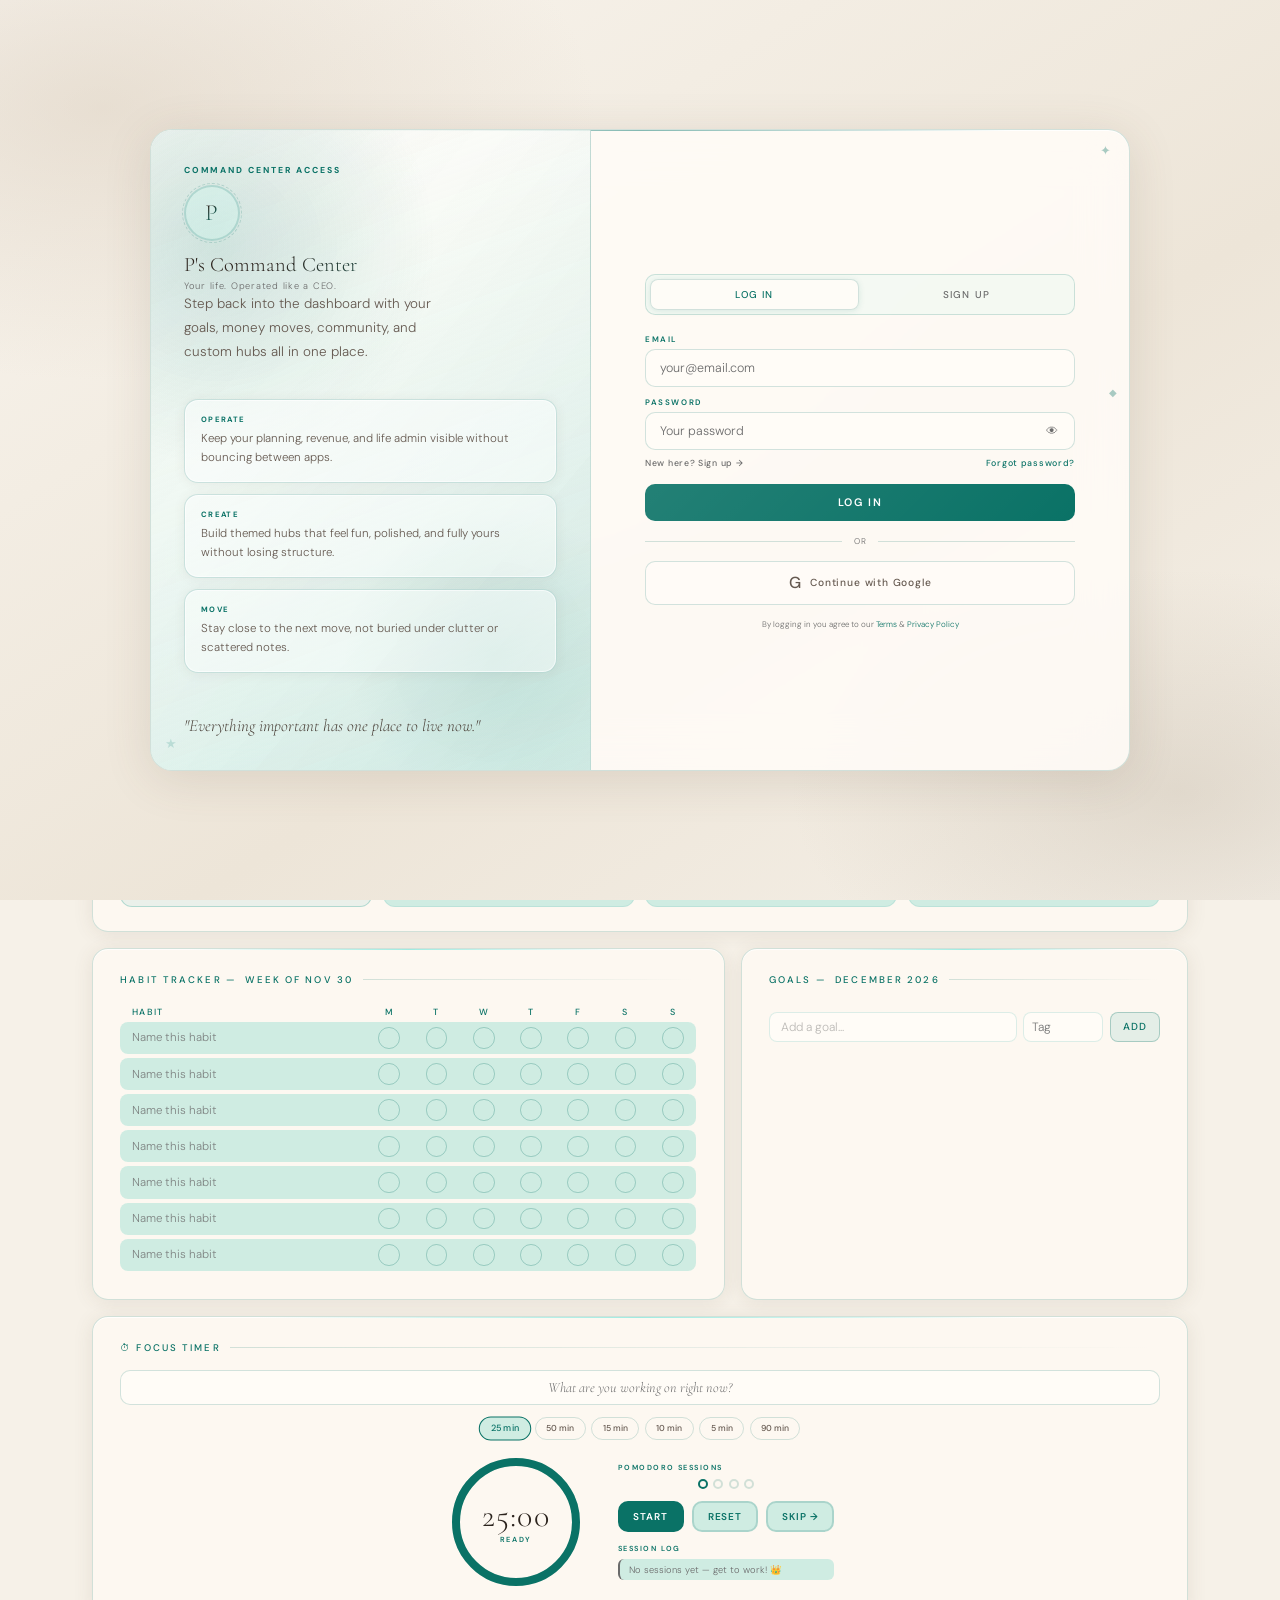
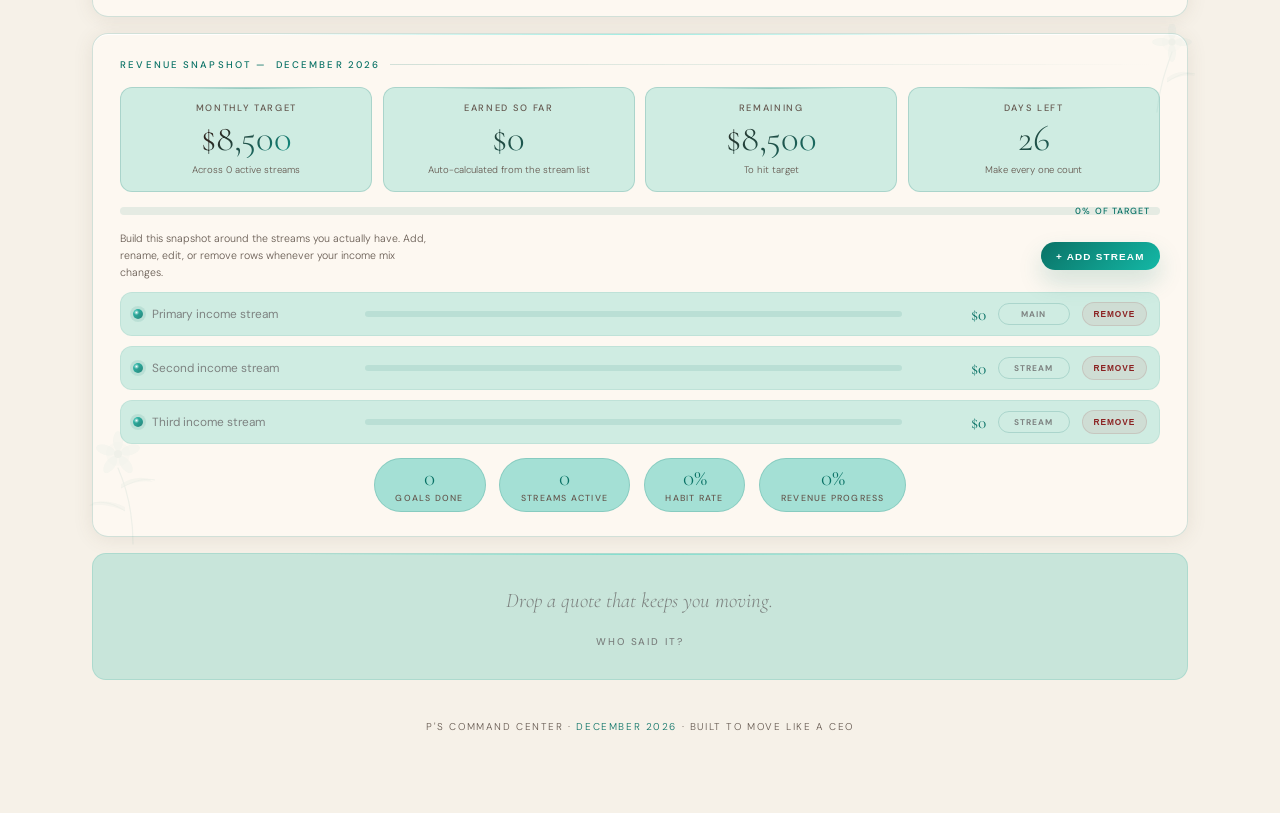
==== index.html @ 84379e9f "Lazy-load hub pages and heavy assets" ====
<!DOCTYPE html>
<html lang="en">
<head>
<meta charset="UTF-8">
<meta name="viewport" content="width=device-width, initial-scale=1.0">
<title>P's Command Center</title>

<link href="https://fonts.googleapis.com/css2?family=Cormorant+Garamond:ital,wght@0,300;0,400;0,500;1,300;1,400&family=DM+Sans:wght@300;400;500&display=swap" rel="stylesheet">
<style>
/* ── LIGHT MODE (default) ── */
:root {
  --teal:        #0A7266;
  --teal-mid:    #0D9488;
  --teal-light:  #14B8A6;
  --teal-border: rgba(10,114,102,0.18);
  --teal-rgb:    10,114,102;
  --bg:          #F7F3EE;
  --nav-bg:      rgba(247,243,238,0.9);
  --surface:     rgba(252,249,245,0.84);
  --surface2:    rgba(255,253,250,0.92);
  --ink:         #2C2420;
  --ink-mid:     #3D3530;
  --charcoal:    #3C3C3C;
  --muted:       #6B6B6B;
  --input-bg:    rgba(255,253,250,0.6);
  --pill-bg:     rgba(204,251,241,0.38);
  --tint:        rgba(204,251,241,0.20);
  --tint-hover:  rgba(204,251,241,0.45);
  --shadow:      0 2px 20px rgba(100,80,60,0.10), 0 1px 0 rgba(255,255,255,0.85) inset;
  --shadow-lg:   0 8px 40px rgba(100,80,60,0.15), 0 1px 0 rgba(255,255,255,0.9) inset;
  --shadow-sm:   0 1px 12px rgba(100,80,60,0.08), 0 0 0 1px rgba(255,255,255,0.6) inset;
  --orb-1:       rgba(13,148,136,0.08);
  --orb-2:       rgba(45,212,191,0.07);
  --orb-3:       rgba(204,251,241,0.18);
  --bbl-border:  rgba(13,148,136,0.11);
  --bbl-bg:      rgba(204,251,241,0.14);
  --overlay-bg:  rgba(237,229,216,0.78);
  --modal-bg:    rgba(255,253,250,0.97);
  --marble-grad: linear-gradient(148deg,#F9F5EF 0%,#F3EDE3 30%,#EDE5D8 60%,#F5F0E8 100%);
  --marble-1:    rgba(210,195,175,0.42);
  --marble-2:    rgba(190,178,160,0.35);
  --marble-3:    rgba(240,235,225,0.48);
  --vein-a:      0.26;
  --vein-b:      0.16;
  --vein-c:      0.10;
  --vein-col-a:  rgba(160,140,118,0.6);
  --vein-col-b:  rgba(130,115,95,0.7);
  --vein-col-t:  rgba(13,148,136,0.8);
  --vein-col-t2: rgba(45,212,191,0.6);
}

/* ── DARK MODE ── */
[data-theme="dark"] {
  --bg:          #000000;
  --nav-bg:      rgba(0,0,0,0.94);
  --surface:     rgba(255,255,255,0.045);
  --surface2:    rgba(255,255,255,0.075);
  --ink:         rgba(255,255,255,0.92);
  --ink-mid:     rgba(255,255,255,0.74);
  --charcoal:    rgba(255,255,255,0.64);
  --muted:       rgba(255,255,255,0.40);
  --input-bg:    rgba(255,255,255,0.06);
  --pill-bg:     rgba(var(--teal-rgb),0.14);
  --tint:        rgba(var(--teal-rgb),0.10);
  --tint-hover:  rgba(var(--teal-rgb),0.18);
  --teal-border: rgba(var(--teal-rgb),0.28);
  --marble-grad: linear-gradient(148deg,#000000 0%,#040404 35%,#090909 65%,#000000 100%);
  --page-texture: linear-gradient(rgba(0,0,0,0.95), rgba(0,0,0,0.95));
  --shadow:      0 4px 28px rgba(0,0,0,0.62), 0 1px 0 rgba(255,255,255,0.03) inset;
  --shadow-lg:   0 12px 50px rgba(0,0,0,0.74), 0 1px 0 rgba(255,255,255,0.04) inset;
  --shadow-sm:   0 2px 16px rgba(0,0,0,0.46), 0 0 0 1px rgba(255,255,255,0.03) inset;
  --overlay-bg:  rgba(0,0,0,0.86);
  --modal-bg:    rgba(10,10,10,0.98);
  --orb-1:       rgba(var(--teal-rgb),0.18);
  --orb-2:       rgba(45,212,191,0.13);
  --orb-3:       rgba(13,148,136,0.08);
  --bbl-border:  rgba(45,212,191,0.12);
  --bbl-bg:      rgba(45,212,191,0.04);
  --marble-1:    var(--tint);
  --marble-2:    rgba(6,50,45,0.22);
  --marble-3:    rgba(20,184,166,0.05);
  --vein-a:      0.14;
  --vein-b:      0.09;
  --vein-c:      0.12;
  --vein-col-a:  rgba(45,212,191,0.5);
  --vein-col-b:  rgba(20,184,166,0.4);
  --vein-col-t:  rgba(45,212,191,0.6);
  --vein-col-t2: rgba(13,148,136,0.4);
}
*,*::before,*::after{margin:0;padding:0;box-sizing:border-box;}
html,body{transition:background .4s ease,color .35s ease;}
body{font-family:'DM Sans',sans-serif;font-weight:300;background:var(--bg);color:var(--ink);min-height:100vh;overflow-x:hidden;-webkit-font-smoothing:antialiased;}

/* ═══ MARBLE BACKGROUND ═══ */
/* Static background layer only */
.marble-bg {
  position: fixed;
  inset: 0;
  z-index: 0;
  pointer-events: none;
  overflow: hidden;
}

.marble-bg::before {
  content: '';
  position: absolute;
  inset: 0;
  background: var(--page-texture, var(--marble-grad));
  background-size: cover;
  background-position: center;
  background-repeat: no-repeat;
  transition: background .4s ease;
}

.marble-bg svg,
.m-orb,
.mo1,
.mo2,
.mo3,
.bbl,
.anime-char,
.speed-lines,
[class*="anime"],
[class*="speed-line"] {
  display: none !important;
}


/* ═══ NAV ═══ */
.nav{
  position:fixed;top:0;left:0;right:0;z-index:100;
  background:var(--nav-bg);backdrop-filter:blur(20px);
  border-bottom:1px solid var(--tint);
  display:flex;flex-direction:column;
  padding:0;min-height:52px;
}
/* Top row: brand + controls */
.nav-top-row{
  display:flex;align-items:center;justify-content:space-between;
  padding:0 1.5rem;height:52px;width:100%;flex-shrink:0;
  position:relative;z-index:150;
}
/* Tab row scrollable */
.nav-tabs{
  display:flex;gap:.15rem;
  overflow-x:auto;-webkit-overflow-scrolling:touch;
  scrollbar-width:none;scroll-behavior:smooth;
  padding:0 1rem .5rem;
  width:100%;justify-content:flex-start !important;
  position:static !important;left:auto !important;
  transform:none !important;
}
.nav-tabs::-webkit-scrollbar{display:none;}
.nav-brand{font-family:'Cormorant Garamond',serif;font-size:1.25rem;font-weight:300;letter-spacing:.06em;background:linear-gradient(135deg,var(--ink) 30%,var(--teal-mid));-webkit-background-clip:text;-webkit-text-fill-color:transparent;background-clip:text;}
.nav-tab{background:transparent;border:none;font-family:'DM Sans',sans-serif;font-size:.58rem;font-weight:500;letter-spacing:.12em;text-transform:uppercase;color:var(--muted);padding:.42rem .8rem;border-radius:6px;cursor:pointer;transition:all .2s;border-bottom:2px solid transparent;white-space:nowrap;flex-shrink:0;}
.nav-tab:hover{color:var(--ink);background:rgba(13,148,136,0.06);}
.nav-tab.on{color:var(--teal);background:rgba(13,148,136,0.08);border-bottom-color:var(--teal);}
.nav-right{display:flex;align-items:center;gap:1rem;margin-left:auto;position:relative;z-index:101;}
.nav-date{font-size:.62rem;font-weight:400;letter-spacing:.15em;text-transform:uppercase;color:var(--teal);}
.nav-month-ctrl{display:flex;align-items:center;gap:.4rem;}
.nav-month-btn{background:var(--tint-hover);border:1px solid rgba(13,148,136,0.2);border-radius:4px;width:1.6rem;height:1.6rem;display:flex;align-items:center;justify-content:center;cursor:pointer;color:var(--teal);font-size:.75rem;font-family:'DM Sans',sans-serif;transition:all .18s;}
.nav-month-btn:hover{background:rgba(13,148,136,0.14);}
.nav-month-label{font-size:.7rem;font-weight:500;letter-spacing:.15em;text-transform:uppercase;color:var(--charcoal);min-width:100px;text-align:center;}

/* ═══ PAGES ═══ */
.page{display:none;position:relative;z-index:10;max-width:1160px;margin:0 auto;padding:7.65rem 2rem 5rem;}
.page.active{display:block;animation:fadeIn .35s ease both;}
.page-shell-loading{min-height:48vh;display:none;}
.page-shell-loading.active{display:block;}
.page-shell-card{
  max-width:620px;
  margin:5.4rem auto 0;
  padding:2rem 2.1rem;
  border-radius:28px;
  border:1px solid rgba(var(--teal-rgb),0.14);
  background:
    linear-gradient(145deg, rgba(255,255,255,0.82), rgba(255,255,255,0.6)),
    radial-gradient(circle at top right, rgba(var(--teal-rgb),0.12), transparent 48%);
  box-shadow:0 30px 70px rgba(44,36,32,0.12), inset 0 1px 0 rgba(255,255,255,0.75);
  backdrop-filter:blur(16px);
  text-align:left;
}
.page-shell-kicker{
  font-size:.62rem;
  letter-spacing:.24em;
  text-transform:uppercase;
  color:var(--teal);
  font-weight:600;
  margin-bottom:.75rem;
}
.page-shell-title{
  font-family:var(--font-display, 'Cormorant Garamond', serif);
  font-size:2.05rem;
  line-height:1.05;
  color:var(--ink);
  margin-bottom:.55rem;
}
.page-shell-copy{
  font-size:.85rem;
  line-height:1.7;
  color:var(--charcoal);
  max-width:48ch;
}
[data-theme="dark"] .page-shell-card{
  background:
    linear-gradient(145deg, rgba(28,28,30,0.86), rgba(22,22,24,0.72)),
    radial-gradient(circle at top right, rgba(var(--teal-rgb),0.16), transparent 48%);
  border-color:rgba(var(--teal-rgb),0.22);
  box-shadow:0 28px 60px rgba(0,0,0,0.34), inset 0 1px 0 rgba(255,255,255,0.04);
}
@keyframes fadeIn{from{opacity:0;transform:translateY(8px);}to{opacity:1;transform:translateY(0);}}

/* ═══ GLASS ═══ */
.g{background:var(--surface);backdrop-filter:blur(16px) saturate(110%);-webkit-backdrop-filter:blur(16px) saturate(110%);border:1px solid var(--teal-border);border-radius:16px;box-shadow:var(--shadow);position:relative;overflow:hidden;transition:transform .28s cubic-bezier(.22,.68,0,1.1),box-shadow .28s,border-color .28s;}
.g:hover{transform:translateY(-3px);box-shadow:var(--shadow-lg);border-color:color-mix(in srgb, var(--teal) 28%, transparent);}
.g::after{content:'';position:absolute;top:0;left:15%;right:15%;height:1px;background:linear-gradient(90deg,transparent,rgba(45,212,191,0.45),transparent);pointer-events:none;}

/* ═══ PAGE HEADER ═══ */
.pg-header{display:flex;align-items:flex-end;justify-content:space-between;margin-bottom:1.8rem;animation:up .7s cubic-bezier(.22,.68,0,1.1) both;overflow:visible;}
.pg-header .eyebrow{font-size:.65rem;font-weight:500;letter-spacing:.25em;text-transform:uppercase;color:var(--teal);margin-bottom:.4rem;}
.pg-header h1{font-family:'Cormorant Garamond',serif;font-size:clamp(2.7rem,6.8vw,4.85rem);font-weight:300;line-height:1.02;padding-top:.08em;letter-spacing:.05em;text-transform:uppercase;background:linear-gradient(135deg,var(--ink) 25%,var(--teal-mid) 75%,var(--teal));-webkit-background-clip:text;-webkit-text-fill-color:transparent;background-clip:text;}
.pg-header .sub{font-size:.58rem;font-weight:400;letter-spacing:.2em;text-transform:uppercase;color:var(--teal);}
.pg-header .mantra{font-family:'Cormorant Garamond',serif;font-size:.9rem;font-weight:300;font-style:italic;color:var(--muted);margin-top:.3rem;}

/* Affirmation */
.aff-bar{padding:.85rem 1.5rem;margin-bottom:1.4rem;border-radius:10px;border:1px solid rgba(13,148,136,0.14);background:var(--tint);display:flex;align-items:center;gap:.85rem;animation:up .7s cubic-bezier(.22,.68,0,1.1) .06s both;position:relative;}
.aff-bar::before{content:'';position:absolute;left:0;top:15%;bottom:15%;width:2px;background:linear-gradient(180deg,var(--teal-light),var(--teal));border-radius:2px;}
.aff-mark{font-size:.7rem;color:var(--teal);flex-shrink:0;}
.aff-text{font-family:'Cormorant Garamond',serif;font-size:1.05rem;font-weight:300;font-style:italic;color:var(--ink-mid);line-height:1.5;transition:opacity .45s;}

/* ═══ BENTO ═══ */
.bento{display:grid;grid-template-columns:repeat(12,1fr);gap:1rem;}
.c4{grid-column:span 4;}.c5{grid-column:span 5;}.c6{grid-column:span 6;}.c7{grid-column:span 7;}.c8{grid-column:span 8;}.c12{grid-column:span 12;}
.card{padding:1.5rem 1.7rem;}
.card:nth-child(1){animation:up .5s cubic-bezier(.22,.68,0,1.1) .10s both;}
.card:nth-child(2){animation:up .5s cubic-bezier(.22,.68,0,1.1) .16s both;}
.card:nth-child(3){animation:up .5s cubic-bezier(.22,.68,0,1.1) .22s both;}
.card:nth-child(4){animation:up .5s cubic-bezier(.22,.68,0,1.1) .28s both;}
.card:nth-child(5){animation:up .5s cubic-bezier(.22,.68,0,1.1) .34s both;}
.card:nth-child(6){animation:up .5s cubic-bezier(.22,.68,0,1.1) .40s both;}
.card:nth-child(7){animation:up .5s cubic-bezier(.22,.68,0,1.1) .46s both;}

.sec-label{font-size:.6rem;font-weight:500;letter-spacing:.22em;text-transform:uppercase;color:var(--teal);margin-bottom:1rem;display:flex;align-items:center;gap:.6rem;}
.sec-label::after{content:'';flex:1;height:1px;background:linear-gradient(90deg,var(--teal-border),transparent);}

/* Focus */
.focus-word{font-family:'Cormorant Garamond',serif;font-size:3rem;font-weight:300;line-height:1;background:linear-gradient(135deg,var(--ink) 20%,var(--teal-mid));-webkit-background-clip:text;-webkit-text-fill-color:transparent;background-clip:text;margin-bottom:.7rem;}
.focus-body{font-size:.88rem;font-weight:300;color:var(--charcoal);line-height:1.8;}

/* Month focus editable */
.focus-edit-wrap{margin-top:.85rem;}
.focus-edit-label{font-size:.44rem;font-weight:500;letter-spacing:.22em;text-transform:uppercase;color:var(--teal);margin-bottom:.4rem;}
.focus-edit-input{width:100%;background:var(--input-bg);border:1px solid rgba(13,148,136,0.14);border-radius:8px;color:var(--charcoal);font-family:'Cormorant Garamond',serif;font-size:1rem;font-weight:300;font-style:italic;padding:.65rem .9rem;resize:none;outline:none;height:3.2rem;transition:border-color .2s;}
.focus-edit-input:focus{border-color:rgba(13,148,136,0.38);}
.focus-edit-input::placeholder{color:rgba(28,25,23,0.28);}

/* Pillars */
.pillars{display:flex;flex-direction:column;gap:.5rem;}
.pillar{display:flex;align-items:center;gap:.75rem;padding:.52rem .8rem;border-radius:10px;background:var(--tint);border:1px solid rgba(13,148,136,0.1);cursor:pointer;transition:all .2s;}
.pillar:hover{background:var(--tint-hover);border-color:rgba(13,148,136,0.25);}
.p-name{font-size:.76rem;font-weight:400;color:var(--ink);flex:1;}
.p-status{font-size:.62rem;font-weight:300;color:var(--teal);margin-top:1px;}
.p-pips{display:flex;gap:3px;}
.pip{width:22px;height:2px;border-radius:2px;background:rgba(13,148,136,0.15);transition:background .3s;}
.pip.on{background:linear-gradient(90deg,var(--teal),var(--teal-light));}

/* Check-in */
.mood-row{display:grid;grid-template-columns:repeat(4,1fr);gap:.4rem;margin-bottom:.85rem;}
.mood-btn{background:var(--tint);border:1px solid var(--tint);border-radius:10px;padding:.55rem .2rem;font-family:'DM Sans',sans-serif;font-size:.62rem;font-weight:400;letter-spacing:.08em;text-transform:uppercase;color:var(--charcoal);cursor:pointer;display:flex;flex-direction:column;align-items:center;gap:.28rem;transition:all .2s;}
.mood-icon{font-size:1.15rem;}
.mood-btn:hover{background:var(--tint-hover);border-color:color-mix(in srgb, var(--teal) 28%, transparent);color:var(--ink);}
.mood-btn.on{background:rgba(13,148,136,0.1);border-color:rgba(13,148,136,0.42);color:var(--teal);}
.intention{width:100%;background:var(--input-bg);border:1px solid rgba(13,148,136,0.14);border-radius:10px;color:var(--ink);font-family:'Cormorant Garamond',serif;font-size:1rem;font-weight:300;font-style:italic;padding:.68rem 1rem;resize:none;outline:none;height:3.6rem;transition:border-color .2s;}
.intention::placeholder{color:rgba(60,60,60,0.3);}
.intention:focus{border-color:rgba(13,148,136,0.38);}

/* Weeks */
.weeks{display:grid;grid-template-columns:repeat(4,1fr);gap:.65rem;}
.wk{padding:.85rem .9rem;border-radius:12px;background:var(--tint);border:1px solid rgba(13,148,136,0.1);cursor:pointer;transition:all .2s;position:relative;overflow:hidden;}
.wk::before{content:'';position:absolute;top:0;left:0;right:0;height:1px;background:transparent;transition:background .25s;}
.wk:hover{background:var(--tint-hover);border-color:rgba(13,148,136,0.22);}
.wk:hover::before,.wk.now::before{background:linear-gradient(90deg,transparent,var(--teal-light),transparent);}
.wk.now{background:rgba(13,148,136,0.08);border-color:rgba(13,148,136,0.26);}
.wk-n{font-size:.58rem;font-weight:500;letter-spacing:.18em;text-transform:uppercase;color:var(--teal);margin-bottom:.22rem;}
.wk-d{font-size:.62rem;font-weight:300;color:var(--charcoal);margin-bottom:.5rem;}
.wk-t{font-size:.82rem;font-weight:300;color:var(--ink-mid);line-height:1.5;}

/* Habit tracker */
.tracker-wrap{overflow-x:auto;}
.tracker{width:100%;border-collapse:separate;border-spacing:0 .28rem;}
.tracker thead th{font-size:.56rem;font-weight:500;letter-spacing:.14em;text-transform:uppercase;color:var(--teal);padding:0 .22rem;text-align:center;}
.tracker thead th:first-child{text-align:left;padding-left:.75rem;min-width:135px;}
.tracker tbody tr{background:var(--tint);transition:background .2s;}
.tracker tbody tr:hover{background:var(--tint-hover);}
.tracker tbody td{padding:.33rem .2rem;vertical-align:middle;}
.tracker tbody td:first-child{font-size:.72rem;font-weight:300;color:var(--charcoal);padding-left:.75rem;border-radius:8px 0 0 8px;white-space:nowrap;}
.tracker tbody td:last-child{border-radius:0 8px 8px 0;}
.chk{width:1.35rem;height:1.35rem;border-radius:50%;border:1px solid color-mix(in srgb, var(--teal) 28%, transparent);background:transparent;cursor:pointer;display:flex;align-items:center;justify-content:center;margin:0 auto;font-size:.52rem;color:var(--teal);transition:all .18s cubic-bezier(.34,1.56,.64,1);}
.chk:hover{border-color:var(--teal);background:rgba(13,148,136,0.1);transform:scale(1.12);}
.chk.on{background:linear-gradient(135deg,var(--teal),var(--teal-light));border-color:transparent;color:#fff;box-shadow:0 0 8px rgba(13,148,136,0.22);transform:scale(1.08);}

/* Goals */
.goals{display:flex;flex-direction:column;gap:.42rem;}
.goal{display:flex;align-items:center;gap:.68rem;padding:.58rem .82rem;border-radius:10px;background:var(--tint);border:1px solid rgba(13,148,136,0.08);cursor:pointer;transition:all .2s;}
.goal:hover{background:var(--tint-hover);border-color:rgba(13,148,136,0.22);}
.goal.done{opacity:.42;}
.g-circle{width:1.15rem;height:1.15rem;border-radius:50%;border:1px solid rgba(13,148,136,0.4);flex-shrink:0;display:flex;align-items:center;justify-content:center;font-size:.5rem;color:var(--teal);transition:all .2s;}
.goal.done .g-circle{background:linear-gradient(135deg,var(--teal),var(--teal-light));border-color:transparent;color:#fff;}
.g-text{font-size:.78rem;font-weight:300;color:var(--charcoal);flex:1;}
.goal.done .g-text{text-decoration:line-through;color:var(--muted);}
.g-tag{font-size:.52rem;font-weight:500;letter-spacing:.1em;text-transform:uppercase;color:var(--teal);border:1px solid rgba(13,148,136,0.25);padding:.18rem .55rem;border-radius:4px;white-space:nowrap;}
/* Add goal */
.goal-add-row{display:flex;gap:.4rem;margin-top:.6rem;}
.goal-add-input{flex:1;background:var(--input-bg);border:1px solid rgba(13,148,136,0.14);border-radius:8px;color:var(--charcoal);font-family:'DM Sans',sans-serif;font-size:.75rem;font-weight:300;padding:.4rem .7rem;outline:none;transition:border-color .2s;}
.goal-add-input:focus{border-color:rgba(13,148,136,0.38);}
.goal-add-input::placeholder{color:rgba(60,60,60,0.35);}
.goal-add-tag{width:80px;background:var(--input-bg);border:1px solid rgba(13,148,136,0.14);border-radius:8px;color:var(--charcoal);font-family:'DM Sans',sans-serif;font-size:.75rem;font-weight:300;padding:.4rem .5rem;outline:none;transition:border-color .2s;}
.goal-add-tag:focus{border-color:rgba(13,148,136,0.38);}
.goal-add-btn{background:rgba(13,148,136,0.1);border:1px solid color-mix(in srgb, var(--teal) 28%, transparent);border-radius:8px;padding:.45rem .75rem;font-family:'DM Sans',sans-serif;font-size:.64rem;font-weight:500;letter-spacing:.1em;text-transform:uppercase;color:var(--teal);cursor:pointer;transition:all .18s;white-space:nowrap;}
.goal-add-btn:hover{background:var(--teal-border);}

/* Revenue */
.rev-row{display:grid;grid-template-columns:repeat(3,1fr);gap:.65rem;margin-bottom:.85rem;}
.rev-cell{background:var(--tint);border:1px solid var(--tint);border-radius:12px;padding:.95rem;text-align:center;position:relative;overflow:hidden;transition:all .2s;}
.rev-cell::before{content:'';position:absolute;top:0;left:20%;right:20%;height:1px;background:linear-gradient(90deg,transparent,color-mix(in srgb, var(--teal) 28%, transparent),transparent);}
.rev-cell:hover{background:var(--tint-hover);border-color:rgba(13,148,136,0.25);}
.rev-label{font-size:.58rem;font-weight:500;letter-spacing:.18em;text-transform:uppercase;color:var(--charcoal);margin-bottom:.45rem;}
.rev-num{font-family:'Cormorant Garamond',serif;font-size:2.3rem;font-weight:300;background:linear-gradient(135deg,var(--ink) 20%,var(--teal-mid));-webkit-background-clip:text;-webkit-text-fill-color:transparent;background-clip:text;display:block;line-height:1;margin-bottom:.22rem;}
.rev-sub{font-size:.6rem;font-weight:300;color:var(--charcoal);line-height:1.6;}
.stats-row{display:flex;justify-content:center;gap:.85rem;}
.stat-pill{background:var(--pill-bg);border:1px solid var(--teal-border);border-radius:50px;padding:.48rem 1.3rem;text-align:center;}
.s-n{font-family:'Cormorant Garamond',serif;font-size:1.45rem;font-weight:300;color:var(--teal);display:block;line-height:1;}
.s-l{font-size:.55rem;font-weight:500;letter-spacing:.14em;text-transform:uppercase;color:var(--charcoal);margin-top:.12rem;}

/* ═══ LIFE BOARD ═══ */
.board-head{grid-column:span 12;display:flex;align-items:center;gap:1.2rem;margin:1.8rem 0 .75rem;}
.board-head h2{font-family:'Cormorant Garamond',serif;font-size:1.65rem;font-weight:300;background:linear-gradient(135deg,var(--ink) 30%,var(--teal-mid));-webkit-background-clip:text;-webkit-text-fill-color:transparent;background-clip:text;white-space:nowrap;}
.board-head .bline{flex:1;height:1px;background:linear-gradient(90deg,var(--teal-border),transparent);}
.board-head .bsub{font-size:.6rem;font-weight:400;letter-spacing:.2em;text-transform:uppercase;color:var(--teal);white-space:nowrap;}
.filters{grid-column:span 12;display:flex;gap:.38rem;flex-wrap:wrap;margin-bottom:.5rem;}
.f-btn{background:transparent;border:1px solid rgba(13,148,136,0.16);border-radius:4px;padding:.38rem .95rem;font-family:'DM Sans',sans-serif;font-size:.62rem;font-weight:400;letter-spacing:.12em;text-transform:uppercase;color:var(--charcoal);cursor:pointer;transition:all .18s;}
.f-btn:hover{border-color:rgba(13,148,136,0.38);color:var(--ink);background:var(--tint);}
.f-btn.on{border-color:rgba(13,148,136,0.48);color:var(--teal);background:var(--tint-hover);}
.board{grid-column:span 12;display:grid;grid-template-columns:repeat(3,1fr);gap:.85rem;}
.listing{background:var(--surface2);backdrop-filter:blur(16px) saturate(110%);-webkit-backdrop-filter:blur(16px) saturate(110%);border:1px solid rgba(13,148,136,0.14);border-radius:14px;padding:1.35rem 1.45rem 1.15rem;box-shadow:var(--shadow-sm);cursor:pointer;transition:transform .28s cubic-bezier(.22,.68,0,1.1),box-shadow .28s,border-color .28s;position:relative;overflow:hidden;animation:up .5s cubic-bezier(.22,.68,0,1.1) both;}
.listing::after{content:'';position:absolute;top:0;left:12%;right:12%;height:1px;background:linear-gradient(90deg,transparent,rgba(45,212,191,0.42),transparent);}
.listing:hover{transform:translateY(-4px);box-shadow:var(--shadow-lg);border-color:color-mix(in srgb, var(--teal) 28%, transparent);}
.listing.dim{opacity:.22;pointer-events:none;}
.l-status{display:inline-flex;align-items:center;gap:.32rem;font-size:.42rem;font-weight:500;letter-spacing:.18em;text-transform:uppercase;padding:.22rem .65rem;border-radius:4px;margin-bottom:.85rem;}
.s-dot{width:4px;height:4px;border-radius:50%;flex-shrink:0;animation:pulse 2.2s ease infinite;}
.s-open{background:rgba(13,148,136,0.08);color:var(--teal);border:1px solid rgba(13,148,136,0.25);}
.s-open .s-dot{background:var(--teal);}
.s-build{background:rgba(161,121,0,0.07);color:#8A6800;border:1px solid rgba(161,121,0,0.2);}
.s-build .s-dot{background:#B38A00;}
.s-active{background:rgba(22,163,74,0.07);color:#15622D;border:1px solid rgba(22,163,74,0.2);}
.s-active .s-dot{background:#22C55E;}
.s-paused{background:rgba(60,60,60,0.04);color:var(--charcoal);border:1px solid rgba(60,60,60,0.12);}
.s-paused .s-dot{background:var(--charcoal);animation:none;}
@keyframes pulse{0%,100%{opacity:1;}50%{opacity:.3;}}
.l-cat{font-size:.56rem;font-weight:400;letter-spacing:.2em;text-transform:uppercase;color:var(--charcoal);margin-bottom:.25rem;}
.l-title{font-family:'Cormorant Garamond',serif;font-size:1.45rem;font-weight:400;color:var(--ink);line-height:1.1;margin-bottom:.16rem;}
.l-sub{font-size:.72rem;font-weight:300;color:var(--teal);margin-bottom:.82rem;}
.l-rule{height:1px;background:linear-gradient(90deg,rgba(13,148,136,0.16),transparent);margin-bottom:.82rem;}
.l-perks{display:flex;flex-direction:column;gap:.35rem;margin-bottom:.82rem;}
.perk{display:flex;align-items:flex-start;gap:.42rem;font-size:.72rem;font-weight:300;color:var(--charcoal);line-height:1.5;}
.perk-line{width:7px;height:1px;background:var(--teal);flex-shrink:0;margin-top:.55rem;}
.l-tags{display:flex;flex-wrap:wrap;gap:.28rem;margin-bottom:.82rem;}
.ltag{font-size:.52rem;font-weight:400;letter-spacing:.08em;text-transform:uppercase;border:1px solid rgba(13,148,136,0.2);color:var(--teal);padding:.16rem .5rem;border-radius:3px;}
.l-foot{display:flex;align-items:center;justify-content:space-between;}
.l-posted{font-size:.56rem;font-weight:300;color:var(--charcoal);}
.l-cta{font-size:.58rem;font-weight:500;letter-spacing:.12em;text-transform:uppercase;color:var(--teal);border:1px solid color-mix(in srgb, var(--teal) 28%, transparent);border-radius:4px;padding:.3rem .75rem;cursor:pointer;background:var(--tint);font-family:'DM Sans',sans-serif;transition:all .18s;}
.l-cta:hover{background:var(--tint);border-color:rgba(13,148,136,0.48);}

/* ═══ NOTES ═══ */
.quick-row{display:grid;grid-template-columns:repeat(3,1fr);gap:.75rem;margin-bottom:1.2rem;}
.quick-card{background:var(--surface2);border:1px solid rgba(13,148,136,0.13);border-radius:12px;padding:1.1rem 1.2rem;box-shadow:var(--shadow-sm);position:relative;overflow:hidden;}
.quick-card::after{content:'';position:absolute;top:0;left:15%;right:15%;height:1px;background:linear-gradient(90deg,transparent,rgba(45,212,191,0.38),transparent);}
.quick-label{font-size:.58rem;font-weight:500;letter-spacing:.18em;text-transform:uppercase;color:var(--teal);margin-bottom:.7rem;}
.quick-input{width:100%;background:transparent;border:none;outline:none;resize:none;font-family:'Cormorant Garamond',serif;font-size:1rem;font-weight:300;font-style:italic;color:var(--ink-mid);line-height:1.7;min-height:80px;}
.quick-input::placeholder{color:rgba(60,60,60,0.3);}
.notes-layout{display:grid;grid-template-columns:240px 1fr;gap:1.2rem;min-height:calc(100vh - 300px);}
.notes-sidebar{background:var(--surface);border:1px solid rgba(13,148,136,0.14);border-radius:16px;box-shadow:var(--shadow);padding:1rem .75rem;overflow:hidden;position:relative;}
.notes-sidebar::after{content:'';position:absolute;top:0;left:15%;right:15%;height:1px;background:linear-gradient(90deg,transparent,rgba(45,212,191,0.4),transparent);}
.notes-sidebar-label{font-size:.6rem;font-weight:500;letter-spacing:.2em;text-transform:uppercase;color:var(--teal);padding:0 .25rem .6rem;}
.notes-scroll{overflow-y:auto;max-height:calc(100vh - 340px);display:flex;flex-direction:column;gap:.45rem;margin-bottom:.75rem;}
.note-item{padding:.72rem .9rem;border-radius:10px;background:var(--tint);border:1px solid rgba(13,148,136,0.1);cursor:pointer;transition:all .2s;}
.note-item:hover{background:var(--tint-hover);border-color:rgba(13,148,136,0.25);}
.note-item.active{background:rgba(13,148,136,0.10);border-color:rgba(13,148,136,0.32);}
.note-item-title{font-size:.78rem;font-weight:500;color:var(--ink);margin-bottom:.18rem;}
.note-item-preview{font-size:.67rem;font-weight:300;color:var(--charcoal);line-height:1.4;overflow:hidden;display:-webkit-box;-webkit-line-clamp:2;-webkit-box-orient:vertical;}
.note-item-date{font-size:.55rem;font-weight:400;letter-spacing:.08em;color:var(--teal);margin-top:.3rem;text-transform:uppercase;}
.note-new-btn{padding:.68rem 1rem;border-radius:10px;background:rgba(13,148,136,0.09);border:1px dashed rgba(13,148,136,0.3);cursor:pointer;text-align:center;font-size:.66rem;font-weight:500;letter-spacing:.14em;text-transform:uppercase;color:var(--teal);font-family:'DM Sans',sans-serif;transition:all .2s;width:100%;}
.note-new-btn:hover{background:rgba(13,148,136,0.14);border-color:rgba(13,148,136,0.5);}
.note-editor-card{background:var(--surface2);border:1px solid rgba(13,148,136,0.15);border-radius:16px;box-shadow:var(--shadow);padding:1.8rem 2rem;display:flex;flex-direction:column;gap:1rem;position:relative;}
.note-editor-card::after{content:'';position:absolute;top:0;left:15%;right:15%;height:1px;background:linear-gradient(90deg,transparent,rgba(45,212,191,0.4),transparent);}
.note-title-input{background:transparent;border:none;outline:none;font-family:'Cormorant Garamond',serif;font-size:1.6rem;font-weight:300;color:var(--ink);width:100%;letter-spacing:.01em;}
.note-title-input::placeholder{color:rgba(60,60,60,0.28);}
.note-divider{height:1px;background:linear-gradient(90deg,var(--teal-border),transparent);}
.note-body-input{background:transparent;border:none;outline:none;resize:none;font-family:'Cormorant Garamond',serif;font-size:1.1rem;font-weight:300;font-style:italic;color:var(--charcoal);line-height:1.85;width:100%;min-height:300px;flex:1;}
.note-body-input::placeholder{color:rgba(60,60,60,0.25);}
.note-toolbar{display:flex;align-items:center;justify-content:space-between;padding-top:.3rem;}
.note-tags-input{background:transparent;border:none;outline:none;font-family:'DM Sans',sans-serif;font-size:.65rem;font-weight:400;letter-spacing:.12em;text-transform:uppercase;color:var(--teal);width:200px;}
.note-tags-input::placeholder{color:rgba(13,148,136,0.4);}
.note-actions{display:flex;gap:.4rem;}
.note-save-btn{font-size:.65rem;font-weight:600;letter-spacing:.14em;text-transform:uppercase;color:var(--teal);border:1px solid rgba(13,148,136,0.3);border-radius:6px;padding:.35rem .9rem;cursor:pointer;background:var(--tint-hover);font-family:'DM Sans',sans-serif;transition:all .2s;}
.note-save-btn:hover{background:var(--tint);border-color:rgba(13,148,136,0.5);}
.note-delete-btn{font-size:.62rem;font-weight:500;letter-spacing:.14em;text-transform:uppercase;color:var(--charcoal);border:1px solid rgba(60,60,60,0.2);border-radius:6px;padding:.35rem .9rem;cursor:pointer;background:rgba(60,60,60,0.04);font-family:'DM Sans',sans-serif;transition:all .2s;}
.note-delete-btn:hover{background:rgba(200,60,60,0.08);border-color:rgba(200,60,60,0.3);color:#8B2020;}

/* ═══ VISION ═══ */
.vision-intro{margin-bottom:1.2rem;font-family:'Cormorant Garamond',serif;font-size:.95rem;font-weight:300;font-style:italic;color:var(--charcoal);line-height:1.7;}
.vision-grid{display:grid;grid-template-columns:repeat(3,1fr);gap:1rem;}
.vision-card{background:var(--surface2);border:1px solid rgba(13,148,136,0.14);border-radius:14px;box-shadow:var(--shadow-sm);overflow:hidden;transition:transform .28s cubic-bezier(.22,.68,0,1.1),box-shadow .28s;}
.vision-card:hover{transform:translateY(-4px);box-shadow:var(--shadow-lg);}
.vision-color-bar{height:4px;}
.vc-teal{background:linear-gradient(90deg,var(--teal),var(--teal-light));}
.vc-amber{background:linear-gradient(90deg,#B08800,#DFB000);}
.vc-rose{background:linear-gradient(90deg,#9F3366,#D4609A);}
.vc-slate{background:linear-gradient(90deg,#3D5A6E,#6B93AE);}
.vc-sage{background:linear-gradient(90deg,#4A7C59,#7EBF8E);}
.vc-warm{background:linear-gradient(90deg,#8B5E3C,#C4956A);}
.vision-body{padding:1.2rem 1.3rem;}
.vision-category{font-size:.58rem;font-weight:500;letter-spacing:.18em;text-transform:uppercase;color:var(--charcoal);margin-bottom:.3rem;}
.vision-title{font-family:'Cormorant Garamond',serif;font-size:1.3rem;font-weight:400;color:var(--ink);margin-bottom:.5rem;line-height:1.2;}
.vision-desc{font-size:.76rem;font-weight:300;color:var(--charcoal);line-height:1.65;margin-bottom:.85rem;}
.vision-items{display:flex;flex-direction:column;gap:.28rem;margin-bottom:.85rem;}
.vi{display:flex;align-items:center;gap:.4rem;font-size:.72rem;font-weight:300;color:var(--ink-mid);}
.vi::before{content:'';width:5px;height:5px;border-radius:50%;background:var(--teal);flex-shrink:0;}
.vp-label{display:flex;justify-content:space-between;margin-bottom:.3rem;}
.vp-name{font-size:.42rem;font-weight:400;letter-spacing:.12em;text-transform:uppercase;color:var(--charcoal);}
.vp-pct{font-size:.42rem;font-weight:500;color:var(--teal);}
.vp-bar{height:3px;background:var(--tint);border-radius:3px;overflow:hidden;}
.vp-fill{height:100%;background:linear-gradient(90deg,var(--teal),var(--teal-light));border-radius:3px;transition:width 1s ease;}
.vision-board-shell{
  position:relative;
  margin:1.35rem 0 1.6rem;
  padding:1.1rem 1.15rem 1.2rem;
  background:var(--surface);
  border:1px solid var(--teal-border);
  border-radius:22px;
  box-shadow:var(--shadow);
  overflow:hidden;
}
.vision-board-shell::after{
  content:'';
  position:absolute;
  top:0;left:14%;right:14%;
  height:1px;
  background:linear-gradient(90deg,transparent,rgba(45,212,191,0.45),transparent);
}
.vision-board-top{
  display:flex;
  justify-content:space-between;
  gap:1rem;
  align-items:flex-start;
  margin-bottom:.7rem;
}
.vision-board-kicker{
  font-size:.56rem;
  font-weight:600;
  letter-spacing:.2em;
  text-transform:uppercase;
  color:var(--teal);
  margin-bottom:.3rem;
}
.vision-board-title{
  font-family:'Cormorant Garamond',serif;
  font-size:1.85rem;
  font-weight:400;
  line-height:1;
  color:var(--ink);
  margin-bottom:.2rem;
}
.vision-board-copy{
  font-size:.74rem;
  line-height:1.65;
  color:var(--charcoal);
  max-width:62ch;
}
.vision-board-actions{
  display:flex;
  flex-wrap:wrap;
  gap:.45rem;
  justify-content:flex-end;
}
.vision-board-btn{
  background:var(--tint);
  border:1px solid var(--teal-border);
  border-radius:999px;
  color:var(--teal);
  cursor:pointer;
  font-family:'DM Sans',sans-serif;
  font-size:.58rem;
  font-weight:600;
  letter-spacing:.14em;
  text-transform:uppercase;
  padding:.58rem .9rem;
  transition:all .18s;
}
.vision-board-btn:hover{
  background:var(--tint-hover);
  border-color:rgba(var(--teal-rgb),0.35);
  transform:translateY(-1px);
}
.vision-board-btn.primary{
  background:linear-gradient(135deg,var(--teal),var(--teal-light));
  color:#fff;
  border-color:transparent;
}
.vision-board-btn.danger{
  color:#8B2020;
  border-color:rgba(139,32,32,0.18);
  background:rgba(200,60,60,0.06);
}
.vision-board-hidden-input{
  position:absolute;
  width:1px;
  height:1px;
  opacity:0;
  pointer-events:none;
  left:-9999px;
  top:auto;
}
.vision-board-helper{
  display:flex;
  justify-content:space-between;
  gap:1rem;
  flex-wrap:wrap;
  font-size:.64rem;
  color:var(--muted);
  margin-bottom:.8rem;
}
.vision-board-helper strong{
  color:var(--charcoal);
  font-weight:600;
}
.vision-board-workspace{
  display:grid;
  grid-template-columns:220px minmax(0,1fr);
  gap:1rem;
  align-items:start;
}
.vision-board-library{
  min-height:540px;
  padding:.9rem;
  border-radius:24px;
  border:1px solid var(--teal-border);
  background:linear-gradient(180deg, rgba(255,255,255,0.66), rgba(255,255,255,0.34));
  display:flex;
  flex-direction:column;
  gap:.75rem;
}
[data-theme="dark"] .vision-board-library{
  background:linear-gradient(180deg, rgba(255,255,255,0.05), rgba(255,255,255,0.02));
}
.vision-board-library-head{
  padding:.2rem .2rem .1rem;
}
.vision-board-library-kicker{
  font-size:.5rem;
  font-weight:700;
  letter-spacing:.18em;
  text-transform:uppercase;
  color:var(--teal);
  margin-bottom:.3rem;
}
.vision-board-library-copy{
  font-size:.66rem;
  line-height:1.6;
  color:var(--charcoal);
}
.vision-board-library-grid{
  display:grid;
  gap:.6rem;
}
.vision-board-library-section{
  display:grid;
  gap:.45rem;
}
.vision-board-library-label{
  font-size:.5rem;
  font-weight:700;
  letter-spacing:.18em;
  text-transform:uppercase;
  color:var(--teal);
  opacity:.9;
  padding:.1rem .2rem;
}
.vision-board-asset-grid-2{
  display:grid;
  grid-template-columns:repeat(2,minmax(0,1fr));
  gap:.55rem;
}
.vision-board-stock-grid{
  display:grid;
  grid-template-columns:1fr;
  gap:.6rem;
}
.vision-board-asset{
  width:100%;
  text-align:left;
  border:none;
  background:var(--surface2);
  border:1px solid var(--teal-border);
  border-radius:18px;
  padding:.75rem;
  cursor:pointer;
  display:grid;
  grid-template-columns:50px minmax(0,1fr);
  gap:.7rem;
  align-items:center;
  transition:transform .18s ease, border-color .18s ease, background .18s ease;
}
.vision-board-asset:hover{
  transform:translateY(-2px);
  background:var(--tint-hover);
  border-color:rgba(var(--teal-rgb),0.35);
}
.vision-board-asset-preview{
  height:50px;
  border-radius:14px;
  display:flex;
  align-items:center;
  justify-content:center;
  font-family:'Cormorant Garamond',serif;
  font-size:1.1rem;
  color:var(--ink);
  border:1px solid rgba(var(--teal-rgb),0.12);
  background:linear-gradient(135deg, rgba(var(--teal-rgb),0.12), rgba(255,255,255,0.88));
  overflow:hidden;
}
.vision-board-asset.note .vision-board-asset-preview{
  background:linear-gradient(180deg, rgba(255,249,212,0.98), rgba(255,244,184,0.9));
}
.vision-board-asset.quote .vision-board-asset-preview{
  font-size:1.45rem;
  font-style:italic;
}
.vision-board-asset.mantra .vision-board-asset-preview{
  background:linear-gradient(145deg, rgba(var(--teal-rgb),0.18), rgba(255,255,255,0.92));
}
.vision-board-asset.goal .vision-board-asset-preview{
  background:linear-gradient(180deg, rgba(255,255,255,0.96), rgba(250,240,255,0.92));
  font-family:'DM Sans',sans-serif;
  font-size:.95rem;
  font-weight:700;
}
.vision-board-asset.sticker .vision-board-asset-preview{
  border-radius:999px;
  font-family:'DM Sans',sans-serif;
  font-size:.74rem;
  font-weight:700;
  letter-spacing:.08em;
  text-transform:uppercase;
}
.vision-board-asset.crown .vision-board-asset-preview{
  background:linear-gradient(135deg, rgba(245,158,11,0.18), rgba(255,247,214,0.96));
  font-size:1.55rem;
}
.vision-board-asset.spark .vision-board-asset-preview{
  background:linear-gradient(135deg, rgba(var(--teal-rgb),0.22), rgba(255,255,255,0.92));
  font-size:1.45rem;
}
.vision-board-asset.clipart{
  grid-template-columns:1fr;
  padding:.62rem;
  text-align:center;
  gap:.45rem;
}
.vision-board-asset.photo{
  grid-template-columns:1fr;
  padding:.58rem;
  gap:.5rem;
}
.vision-board-asset.photo .vision-board-asset-preview{
  height:108px;
  border-radius:18px;
  padding:0;
  background:rgba(255,255,255,0.68);
  box-shadow:
    inset 0 1px 0 rgba(255,255,255,0.72),
    0 8px 18px rgba(44,36,32,0.05);
}
.vision-board-asset-thumb{
  width:100%;
  height:100%;
  display:block;
  object-fit:cover;
  border-radius:inherit;
}
.vision-board-asset-meta{
  display:flex;
  align-items:center;
  justify-content:space-between;
  gap:.5rem;
}
.vision-board-asset-kind{
  font-size:.52rem;
  font-weight:700;
  letter-spacing:.16em;
  text-transform:uppercase;
  color:var(--teal);
}
.vision-board-asset-source{
  font-size:.5rem;
  font-weight:600;
  letter-spacing:.12em;
  text-transform:uppercase;
  color:var(--muted);
}
.vision-board-asset.clipart .vision-board-asset-preview{
  height:86px;
  border-radius:22px;
  background:
    radial-gradient(circle at 16% 18%, rgba(var(--teal-rgb),0.18), transparent 34%),
    radial-gradient(circle at 84% 18%, rgba(255,255,255,0.9), transparent 22%),
    linear-gradient(160deg, rgba(255,255,255,0.98), rgba(var(--teal-rgb),0.05));
  box-shadow:
    inset 0 1px 0 rgba(255,255,255,0.82),
    0 10px 18px rgba(44,36,32,0.05);
}
.vision-board-asset.clipart .vision-board-asset-label{
  margin-bottom:0;
  text-align:center;
  font-size:.64rem;
}
.vision-board-clipart{
  width:100%;
  height:100%;
  display:flex;
  align-items:center;
  justify-content:center;
  color:var(--teal);
}
.vision-board-clipart svg{
  width:100%;
  height:100%;
  display:block;
}
.vision-board-clipart.ribbon{color:#d36c98;}
.vision-board-clipart.bow{color:#d36c98;}
.vision-board-clipart.butterfly{color:#7d73e6;}
.vision-board-clipart.blossom{color:#ef8eb1;}
.vision-board-clipart.crescent{color:#6f7be7;}
.vision-board-clipart.cloud{color:#7eb9da;}
.vision-board-clipart.heart{color:#ec6b88;}
.vision-board-clipart.gem{color:#5d9bd6;}
.vision-board-clipart.starburst{color:#f0a54a;}
.vision-board-clipart.crown{color:#d99a25;}
.vision-board-clipart.spark{color:var(--teal);}
.vision-board-asset-label{
  display:block;
  font-size:.72rem;
  font-weight:700;
  letter-spacing:.06em;
  color:var(--ink);
  margin-bottom:.18rem;
}
.vision-board-asset-copy{
  display:block;
  font-size:.62rem;
  line-height:1.55;
  color:var(--muted);
}
.vision-board-stage{
  min-width:0;
}
.vision-board-art-wrap{
  padding:.35rem .7rem .8rem;
}
.vision-board-art-frame{
  min-height:96px;
  border-radius:20px;
  display:flex;
  align-items:center;
  justify-content:center;
  background:
    radial-gradient(circle at 22% 20%, rgba(var(--teal-rgb),0.16), transparent 34%),
    linear-gradient(165deg, rgba(255,255,255,0.88), rgba(255,255,255,0.42));
}
[data-theme="dark"] .vision-board-art-frame{
  background:
    radial-gradient(circle at 22% 20%, rgba(var(--teal-rgb),0.24), transparent 34%),
    linear-gradient(165deg, rgba(255,255,255,0.08), rgba(255,255,255,0.02));
}
.vision-board-art-frame .vision-board-clipart{
  width:84%;
  height:84%;
}
.vision-board-canvas{
  position:relative;
  min-height:540px;
  border-radius:26px;
  overflow:hidden;
  border:1px dashed rgba(var(--teal-rgb),0.24);
  background:
    radial-gradient(circle at 18% 22%, rgba(var(--teal-rgb),0.12), transparent 23%),
    radial-gradient(circle at 82% 18%, rgba(var(--teal-rgb),0.09), transparent 20%),
    radial-gradient(circle at 72% 72%, rgba(var(--teal-rgb),0.10), transparent 18%),
    linear-gradient(180deg, rgba(255,255,255,0.28), rgba(255,255,255,0.04)),
    repeating-linear-gradient(90deg, rgba(var(--teal-rgb),0.035) 0 1px, transparent 1px 74px),
    repeating-linear-gradient(0deg, rgba(var(--teal-rgb),0.03) 0 1px, transparent 1px 74px);
}
[data-theme="dark"] .vision-board-canvas{
  background:
    radial-gradient(circle at 18% 22%, rgba(var(--teal-rgb),0.18), transparent 23%),
    radial-gradient(circle at 82% 18%, rgba(var(--teal-rgb),0.13), transparent 20%),
    radial-gradient(circle at 72% 72%, rgba(var(--teal-rgb),0.14), transparent 18%),
    linear-gradient(180deg, rgba(255,255,255,0.04), rgba(255,255,255,0.01)),
    repeating-linear-gradient(90deg, rgba(var(--teal-rgb),0.06) 0 1px, transparent 1px 74px),
    repeating-linear-gradient(0deg, rgba(var(--teal-rgb),0.05) 0 1px, transparent 1px 74px);
}
.vision-board-empty{
  position:absolute;
  inset:0;
  display:flex;
  flex-direction:column;
  align-items:center;
  justify-content:center;
  gap:.45rem;
  text-align:center;
  color:var(--charcoal);
  pointer-events:none;
}
.vision-board-empty-mark{
  width:4rem;
  height:4rem;
  border-radius:50%;
  display:flex;
  align-items:center;
  justify-content:center;
  font-size:1.5rem;
  color:var(--teal);
  border:1px solid rgba(var(--teal-rgb),0.18);
  background:rgba(var(--teal-rgb),0.08);
}
.vision-board-empty-title{
  font-family:'Cormorant Garamond',serif;
  font-size:1.35rem;
  color:var(--ink);
}
.vision-board-empty-copy{
  font-size:.74rem;
  color:var(--muted);
  max-width:38ch;
  line-height:1.65;
}
.vision-board-item{
  position:absolute;
  top:0;left:0;
  border-radius:22px;
  box-shadow:0 16px 32px rgba(20,18,16,0.12);
  border:1px solid rgba(var(--teal-rgb),0.12);
  backdrop-filter:blur(10px);
  user-select:none;
  touch-action:none;
  cursor:grab;
  overflow:hidden;
}
.vision-board-item.dragging{
  cursor:grabbing;
  box-shadow:0 20px 44px rgba(20,18,16,0.18);
}
.vision-board-item.note{
  width:250px;
  background:linear-gradient(180deg, rgba(255,249,212,0.96), rgba(255,244,184,0.92));
}
.vision-board-item.quote{
  width:290px;
  background:linear-gradient(160deg, rgba(255,255,255,0.92), rgba(232,248,245,0.86));
}
.vision-board-item.sticker{
  width:172px;
  border-radius:999px;
  background:linear-gradient(135deg, rgba(var(--teal-rgb),0.16), rgba(var(--teal-rgb),0.08));
}
.vision-board-item.mantra{
  width:300px;
  background:linear-gradient(145deg, rgba(var(--teal-rgb),0.18), rgba(255,255,255,0.92));
}
.vision-board-item.goal{
  width:250px;
  background:linear-gradient(180deg, rgba(255,255,255,0.96), rgba(250,240,255,0.92));
}
.vision-board-item.ribbon,
.vision-board-item.crown,
.vision-board-item.spark{
  width:152px;
  border-radius:28px;
}
.vision-board-item.blossom,
.vision-board-item.crescent,
.vision-board-item.cloud,
.vision-board-item.bow,
.vision-board-item.butterfly,
.vision-board-item.heart,
.vision-board-item.gem,
.vision-board-item.starburst{
  width:176px;
  border-radius:28px;
  background:linear-gradient(165deg, rgba(255,255,255,0.88), rgba(255,255,255,0.48));
}
.vision-board-item.crown{
  background:linear-gradient(135deg, rgba(245,158,11,0.18), rgba(255,247,214,0.96));
}
.vision-board-item.spark{
  background:linear-gradient(135deg, rgba(var(--teal-rgb),0.22), rgba(255,255,255,0.92));
}
.vision-board-item.image{
  width:230px;
  background:rgba(255,255,255,0.92);
}
[data-theme="dark"] .vision-board-item.image{
  background:rgba(15,15,15,0.92);
}
[data-theme="dark"] .vision-board-item.crown,
[data-theme="dark"] .vision-board-item.spark,
[data-theme="dark"] .vision-board-item.ribbon,
[data-theme="dark"] .vision-board-item.bow,
[data-theme="dark"] .vision-board-item.butterfly,
[data-theme="dark"] .vision-board-item.blossom,
[data-theme="dark"] .vision-board-item.crescent,
[data-theme="dark"] .vision-board-item.cloud,
[data-theme="dark"] .vision-board-item.heart,
[data-theme="dark"] .vision-board-item.gem,
[data-theme="dark"] .vision-board-item.starburst{
  background:linear-gradient(165deg, rgba(255,255,255,0.08), rgba(255,255,255,0.02));
}
.vision-board-item-bar{
  display:flex;
  align-items:center;
  justify-content:space-between;
  gap:.5rem;
  padding:.55rem .7rem .35rem;
}
.vision-board-grip{
  font-size:.48rem;
  font-weight:700;
  letter-spacing:.16em;
  text-transform:uppercase;
  color:var(--teal);
}
.vision-board-delete{
  width:1.6rem;
  height:1.6rem;
  border-radius:50%;
  border:1px solid rgba(var(--teal-rgb),0.16);
  background:rgba(255,255,255,0.56);
  color:var(--charcoal);
  cursor:pointer;
  font-size:.78rem;
  line-height:1;
}
[data-theme="dark"] .vision-board-delete{
  background:rgba(0,0,0,0.35);
  color:var(--ink);
}
.vision-board-textarea,
.vision-board-input{
  width:calc(100% - 1.2rem);
  margin:0 .6rem .7rem;
  border:none;
  background:transparent;
  color:var(--ink);
  outline:none;
  resize:none;
}
.vision-board-textarea{
  min-height:120px;
  font-family:'Cormorant Garamond',serif;
  font-size:1rem;
  line-height:1.65;
}
.vision-board-item.quote .vision-board-textarea{
  min-height:134px;
  font-style:italic;
}
.vision-board-item.mantra .vision-board-textarea{
  min-height:140px;
  text-align:center;
  font-style:italic;
  font-size:1.08rem;
}
.vision-board-item.goal .vision-board-textarea{
  min-height:112px;
  font-family:'DM Sans',sans-serif;
  font-size:.9rem;
  font-weight:500;
  line-height:1.7;
}
.vision-board-item.sticker .vision-board-input{
  margin:0 .85rem .85rem;
  text-align:center;
  font-family:'DM Sans',sans-serif;
  font-size:.84rem;
  font-weight:700;
  letter-spacing:.08em;
  text-transform:uppercase;
}
.vision-board-item.crown .vision-board-input,
.vision-board-item.spark .vision-board-input{
  margin:0 .85rem .95rem;
  text-align:center;
  font-family:'DM Sans',sans-serif;
  font-size:1.4rem;
  font-weight:700;
  letter-spacing:.04em;
}
.vision-board-item.ribbon .vision-board-art-frame{box-shadow:inset 0 0 0 1px rgba(211,108,152,0.12);}
.vision-board-item.bow .vision-board-art-frame{box-shadow:inset 0 0 0 1px rgba(211,108,152,0.12);}
.vision-board-item.butterfly .vision-board-art-frame{box-shadow:inset 0 0 0 1px rgba(125,115,230,0.14);}
.vision-board-item.blossom .vision-board-art-frame{box-shadow:inset 0 0 0 1px rgba(239,142,177,0.12);}
.vision-board-item.crescent .vision-board-art-frame{box-shadow:inset 0 0 0 1px rgba(111,123,231,0.14);}
.vision-board-item.cloud .vision-board-art-frame{box-shadow:inset 0 0 0 1px rgba(126,185,218,0.14);}
.vision-board-item.heart .vision-board-art-frame{box-shadow:inset 0 0 0 1px rgba(236,107,136,0.12);}
.vision-board-item.gem .vision-board-art-frame{box-shadow:inset 0 0 0 1px rgba(93,155,214,0.14);}
.vision-board-item.starburst .vision-board-art-frame{box-shadow:inset 0 0 0 1px rgba(240,165,74,0.14);}
.vision-board-image-wrap{
  padding:0 .55rem .6rem;
}
.vision-board-image-wrap img{
  width:100%;
  display:block;
  border-radius:18px;
  object-fit:cover;
}
.vision-board-image-note{
  margin:.45rem .2rem 0;
  font-size:.5rem;
  font-weight:700;
  letter-spacing:.12em;
  text-transform:uppercase;
  color:var(--muted);
  text-align:center;
}
.vision-board-credit{
  font-size:.46rem;
  font-weight:700;
  letter-spacing:.16em;
  text-transform:uppercase;
  color:var(--muted);
}

/* ═══ CALENDAR ═══ */
.cal-layout{display:grid;grid-template-columns:1fr 340px;gap:1.2rem;}
.cal-grid-wrap{background:var(--surface2);border:1px solid rgba(13,148,136,0.14);border-radius:16px;padding:1.5rem;box-shadow:var(--shadow);position:relative;overflow:hidden;}
.cal-grid-wrap::after{content:'';position:absolute;top:0;left:15%;right:15%;height:1px;background:linear-gradient(90deg,transparent,rgba(45,212,191,0.4),transparent);}
.cal-month-nav{display:flex;align-items:center;justify-content:space-between;margin-bottom:1.2rem;}
.cal-month-title{font-family:'Cormorant Garamond',serif;font-size:1.4rem;font-weight:300;color:var(--ink);}
.cal-nav-btn{background:rgba(204,251,241,0.3);border:1px solid var(--teal-border);border-radius:6px;width:1.8rem;height:1.8rem;display:flex;align-items:center;justify-content:center;cursor:pointer;color:var(--teal);font-size:.8rem;transition:all .18s;font-family:'DM Sans',sans-serif;}
.cal-nav-btn:hover{background:var(--tint);border-color:rgba(13,148,136,0.38);}
.cal-days-header{display:grid;grid-template-columns:repeat(7,1fr);gap:.3rem;margin-bottom:.4rem;}
.cal-day-name{text-align:center;font-size:.6rem;font-weight:500;letter-spacing:.14em;text-transform:uppercase;color:var(--charcoal);padding:.3rem 0;}
.cal-days{display:grid;grid-template-columns:repeat(7,1fr);gap:.3rem;}
.cal-day{aspect-ratio:1;display:flex;flex-direction:column;align-items:center;justify-content:center;border-radius:8px;font-size:.78rem;font-weight:300;color:var(--charcoal);cursor:pointer;transition:all .18s;position:relative;border:1px solid transparent;}
.cal-day:hover{background:rgba(204,251,241,0.45);border-color:rgba(13,148,136,0.2);}
.cal-day.today{background:rgba(13,148,136,0.1);border-color:rgba(13,148,136,0.35);color:var(--teal);font-weight:500;}
.cal-day.has-event::after{content:'';position:absolute;bottom:3px;left:50%;transform:translateX(-50%);width:4px;height:4px;border-radius:50%;background:var(--teal);}
.cal-day.other-month{color:rgba(60,60,60,0.3);}
.cal-sidebar-col{display:flex;flex-direction:column;gap:.75rem;}
.events-card{background:var(--surface2);border:1px solid rgba(13,148,136,0.14);border-radius:14px;padding:1.3rem 1.4rem;box-shadow:var(--shadow-sm);position:relative;overflow:hidden;}
.events-card::after{content:'';position:absolute;top:0;left:15%;right:15%;height:1px;background:linear-gradient(90deg,transparent,rgba(45,212,191,0.38),transparent);}
.event-list{display:flex;flex-direction:column;gap:.5rem;margin-top:.75rem;max-height:320px;overflow-y:auto;}
/* Event item with edit/delete */
.event-item{display:flex;gap:.65rem;align-items:flex-start;padding:.6rem .75rem;border-radius:10px;background:var(--tint);border:1px solid rgba(13,148,136,0.1);position:relative;}
.event-item:hover .event-actions{opacity:1;}
.event-date-block{text-align:center;flex-shrink:0;width:2.2rem;}
.event-month{font-size:.36rem;font-weight:500;letter-spacing:.14em;text-transform:uppercase;color:var(--teal);}
.event-day{font-family:'Cormorant Garamond',serif;font-size:1.2rem;font-weight:300;color:var(--ink);line-height:1;}
.event-info{flex:1;min-width:0;}
.event-title-text{font-size:.76rem;font-weight:400;color:var(--ink);margin-bottom:.14rem;}
.event-tag-badge{font-size:.52rem;font-weight:500;letter-spacing:.1em;text-transform:uppercase;color:var(--teal);border:1px solid rgba(13,148,136,0.22);padding:.14rem .5rem;border-radius:3px;display:inline-block;}
.event-actions{display:flex;gap:.28rem;opacity:0;transition:opacity .2s;flex-shrink:0;margin-top:.15rem;}
.event-act-btn{background:transparent;border:1px solid rgba(13,148,136,0.2);border-radius:4px;padding:.22rem .55rem;font-family:'DM Sans',sans-serif;font-size:.52rem;font-weight:500;letter-spacing:.1em;text-transform:uppercase;color:var(--teal);cursor:pointer;transition:all .18s;white-space:nowrap;}
.event-act-btn:hover{background:rgba(13,148,136,0.1);}
.event-act-btn.del{color:#8B2020;border-color:rgba(139,32,32,0.2);}
.event-act-btn.del:hover{background:rgba(200,60,60,0.08);}
/* Edit inline form */
.event-edit-form{display:none;flex-direction:column;gap:.4rem;padding:.6rem .75rem;border-radius:10px;background:var(--tint);border:1px solid rgba(13,148,136,0.2);}
.event-edit-form.open{display:flex;}
/* Add event form */
.add-event-card{background:var(--surface2);border:1px solid rgba(13,148,136,0.14);border-radius:14px;padding:1.2rem 1.4rem;box-shadow:var(--shadow-sm);position:relative;overflow:hidden;}
.add-event-card::after{content:'';position:absolute;top:0;left:15%;right:15%;height:1px;background:linear-gradient(90deg,transparent,rgba(45,212,191,0.38),transparent);}
.add-event-form{display:flex;flex-direction:column;gap:.55rem;margin-top:.75rem;}
.add-input{background:var(--input-bg);border:1px solid rgba(13,148,136,0.16);border-radius:8px;color:var(--charcoal);font-family:'DM Sans',sans-serif;font-size:.78rem;font-weight:300;padding:.55rem .8rem;outline:none;transition:border-color .2s;width:100%;}
.add-input:focus{border-color:rgba(13,148,136,0.38);}
.add-input::placeholder{color:rgba(60,60,60,0.35);}
.add-row{display:grid;grid-template-columns:1fr 1fr;gap:.5rem;}
.add-btn{background:rgba(13,148,136,0.1);border:1px solid rgba(13,148,136,0.32);border-radius:8px;padding:.55rem;font-family:'DM Sans',sans-serif;font-size:.65rem;font-weight:500;letter-spacing:.14em;text-transform:uppercase;color:var(--teal);cursor:pointer;transition:all .2s;width:100%;}
.add-btn:hover{background:var(--teal-border);border-color:rgba(13,148,136,0.5);}

/* ═══ QUOTE ═══ */
.quote-card{grid-column:span 12;padding:1.8rem 2.5rem;text-align:center;border-radius:14px;background:var(--tint);border:1px solid rgba(13,148,136,0.14);position:relative;overflow:hidden;}
.quote-card::after{content:'';position:absolute;top:0;left:18%;right:18%;height:1px;background:linear-gradient(90deg,transparent,rgba(45,212,191,0.45),transparent);}
.q-body{font-family:'Cormorant Garamond',serif;font-size:clamp(1.05rem,2vw,1.3rem);font-weight:300;font-style:italic;color:var(--charcoal);line-height:1.75;max-width:640px;margin:0 auto .6rem;}
.q-attr{font-size:.62rem;font-weight:500;letter-spacing:.2em;text-transform:uppercase;color:var(--teal);}

/* ═══ MODAL ═══ */
.overlay{position:fixed;inset:0;background:var(--overlay-bg);backdrop-filter:blur(16px);z-index:300;display:flex;align-items:center;justify-content:center;padding:1.5rem;opacity:0;pointer-events:none;transition:opacity .28s;}
.overlay.open{opacity:1;pointer-events:all;}
.modal{background:var(--modal-bg);border:1px solid rgba(13,148,136,0.2);border-radius:18px;padding:2.2rem 2.4rem;max-width:560px;width:100%;box-shadow:0 24px 64px rgba(100,80,60,0.16);transform:translateY(18px);transition:transform .32s cubic-bezier(.22,.68,0,1.1);position:relative;max-height:88vh;overflow-y:auto;}
.overlay.open .modal{transform:translateY(0);}
.modal::before{content:'';position:absolute;top:0;left:14%;right:14%;height:1px;background:linear-gradient(90deg,transparent,rgba(45,212,191,0.5),transparent);}
.m-close{position:absolute;top:1.1rem;right:1.3rem;background:rgba(204,251,241,0.4);border:1px solid var(--teal-border);border-radius:50%;width:1.85rem;height:1.85rem;font-size:.72rem;color:var(--charcoal);cursor:pointer;display:flex;align-items:center;justify-content:center;transition:all .18s;font-family:'DM Sans',sans-serif;}
.m-close:hover{background:var(--tint);color:var(--teal);}
.m-eyebrow{font-size:.6rem;font-weight:500;letter-spacing:.2em;text-transform:uppercase;color:var(--teal);margin-bottom:.45rem;}
.m-title{font-family:'Cormorant Garamond',serif;font-size:1.95rem;font-weight:300;color:var(--ink);margin-bottom:.2rem;line-height:1.1;}
.m-sub{font-size:.78rem;font-weight:300;color:var(--teal);margin-bottom:1.15rem;}
.m-sec{margin-bottom:.95rem;}
.m-sec-label{font-size:.58rem;font-weight:500;letter-spacing:.18em;text-transform:uppercase;color:var(--charcoal);margin-bottom:.44rem;}
.m-body{font-size:.86rem;font-weight:300;color:var(--charcoal);line-height:1.78;}
.m-list{display:flex;flex-direction:column;gap:.35rem;}
.m-list li{display:flex;align-items:flex-start;gap:.48rem;font-size:.82rem;font-weight:300;color:var(--charcoal);line-height:1.55;list-style:none;}
.m-list li::before{content:'—';color:var(--teal);flex-shrink:0;font-size:.62rem;}
.m-aff{margin-top:1.1rem;padding:.85rem 1rem;background:var(--tint);border:1px solid rgba(13,148,136,0.16);border-radius:10px;font-family:'Cormorant Garamond',serif;font-size:1.05rem;font-weight:300;font-style:italic;color:var(--charcoal);line-height:1.65;text-align:center;}

/* ═══ FOOTER ═══ */
.footer{text-align:center;margin-top:2.5rem;font-size:.62rem;font-weight:300;letter-spacing:.16em;text-transform:uppercase;color:var(--charcoal);}
.footer span{color:var(--teal);}

@keyframes up{from{opacity:0;transform:translateY(16px);}to{opacity:1;transform:translateY(0);}}

/* ═══ RESPONSIVE ═══ */
@media(max-width:960px){
  .board{grid-template-columns:repeat(2,1fr);}
  .c4,.c5,.c7,.c8{grid-column:span 12;}.c6{grid-column:span 12;}
  .weeks{grid-template-columns:repeat(2,1fr);}.rev-row{grid-template-columns:1fr;}
  .notes-layout{grid-template-columns:1fr;}
  .cal-layout{grid-template-columns:1fr;}
  .vision-grid{grid-template-columns:repeat(2,1fr);}
  .vision-board-top{flex-direction:column;}
  .vision-board-actions{justify-content:flex-start;}
  .vision-board-workspace{grid-template-columns:1fr;}
  .vision-board-library{min-height:auto;}
  .vision-board-canvas{min-height:470px;}
  .stream-row{grid-template-columns:minmax(0,1fr) auto auto auto;}
  .stream-bar-wrap{grid-column:1 / -1;}
  .quick-row{grid-template-columns:1fr;}
}
@media(max-width:580px){
  .board{grid-template-columns:1fr;}.weeks{grid-template-columns:1fr;}
  .vision-grid{grid-template-columns:1fr;}
  .vision-board-title{font-size:1.45rem;}
  .vision-board-asset{grid-template-columns:42px minmax(0,1fr);padding:.65rem;}
  .vision-board-asset-preview{height:42px;}
  .vision-board-asset.photo{grid-template-columns:1fr;padding:.55rem;}
  .vision-board-asset.photo .vision-board-asset-preview{height:92px;}
  .vision-board-asset.clipart{grid-template-columns:1fr;padding:.55rem;}
  .vision-board-asset.clipart .vision-board-asset-preview{height:70px;}
  .vision-board-canvas{min-height:410px;}
  .vision-board-item{max-width:calc(100% - 24px);}
  .stream-tools{align-items:flex-start;}
  .stream-action-btn{width:100%;justify-content:center;}
  .stream-row{grid-template-columns:1fr auto;gap:.6rem;}
  .stream-name{grid-column:1 / -1;}
  .stream-bar-wrap{grid-column:1 / -1;}
  .stream-tag{justify-self:start;}
  .pg-header{flex-direction:column;gap:.65rem;}
  .mood-row{grid-template-columns:repeat(2,1fr);}
  .nav-tabs .nav-tab:nth-child(n+5){display:none;}
}

/* ═══ THEME TOGGLE ═══ */
.theme-toggle{
  display:flex;align-items:center;gap:.5rem;cursor:pointer;
  background:var(--tint);border:1px solid var(--teal-border);
  border-radius:50px;padding:.3rem .7rem .3rem .5rem;
  transition:all .2s;user-select:none;
}
.theme-toggle:hover{background:var(--tint-hover);border-color:rgba(13,148,136,0.35);}
.toggle-track{
  width:2.2rem;height:1.1rem;border-radius:50px;
  background:var(--teal-border);border:1px solid rgba(13,148,136,0.3);
  position:relative;transition:background .3s;flex-shrink:0;
}
[data-theme="dark"] .toggle-track{background:rgba(45,212,191,0.25);border-color:rgba(45,212,191,0.4);}
.toggle-thumb{
  position:absolute;top:50%;left:2px;
  transform:translateY(-50%);
  width:.8rem;height:.8rem;border-radius:50%;
  background:var(--teal);transition:left .25s cubic-bezier(.34,1.56,.64,1),background .3s;
  box-shadow:0 1px 4px rgba(0,0,0,0.2);
}
[data-theme="dark"] .toggle-thumb{left:calc(100% - .85rem);}
.toggle-label{font-size:.6rem;font-weight:500;letter-spacing:.12em;text-transform:uppercase;color:var(--teal);white-space:nowrap;}


/* ── LISTING NOTE PREVIEW ── */
.l-note-preview{
  font-size:.52rem;font-weight:300;font-style:italic;
  color:var(--teal);line-height:1.45;
  padding:.4rem .6rem;margin-bottom:.6rem;
  border-left:2px solid rgba(13,148,136,0.3);
  background:var(--tint);border-radius:0 6px 6px 0;
}
/* ── MODAL NOTES TEXTAREA ── */
.m-notes-input{
  width:100%;background:var(--input-bg);
  border:1px solid var(--teal-border);border-radius:10px;
  color:var(--ink);font-family:'Cormorant Garamond',serif;
  font-size:.88rem;font-weight:300;font-style:italic;
  padding:.75rem 1rem;resize:vertical;outline:none;
  min-height:100px;line-height:1.7;
  transition:border-color .2s;
}
.m-notes-input:focus{border-color:rgba(13,148,136,0.42);}
.m-notes-input::placeholder{color:var(--muted);}


/* ═══ BOTANICAL ILLUSTRATIONS ═══ */
.botanical {
  position: fixed;
  pointer-events: none;
  z-index: 1;
  opacity: 0;
  animation: botanicalFade 1.8s ease forwards;
}
@keyframes botanicalFade {
  from { opacity: 0; transform: var(--bt-from, scale(0.92) rotate(-3deg)); }
  to   { opacity: var(--bt-op, 0.18); transform: var(--bt-to, scale(1) rotate(0deg)); }
}
.botanical svg { display: block; }

/* Individual placements */
.bt-1 { bottom: 12%; left: -40px;  width: 220px; --bt-op: 0.15; animation-delay: 0.3s; --bt-from: scale(0.9) rotate(-6deg); --bt-to: scale(1) rotate(-4deg); }
.bt-2 { top: 8%;    right: -30px;  width: 180px; --bt-op: 0.13; animation-delay: 0.6s; --bt-from: scale(0.9) rotate(8deg);  --bt-to: scale(1) rotate(6deg); }
.bt-3 { top: 42%;  left: -20px;   width: 140px; --bt-op: 0.11; animation-delay: 1.0s; --bt-from: scale(0.88) rotate(-4deg); --bt-to: scale(1) rotate(-2deg); }
.bt-4 { bottom: 2%; right: -20px; width: 200px; --bt-op: 0.14; animation-delay: 0.8s; --bt-from: scale(0.9) rotate(5deg);  --bt-to: scale(1) rotate(3deg); }
.bt-5 { top: 2%;   left: 42%;     width: 100px; --bt-op: 0.09; animation-delay: 1.2s; --bt-from: scale(0.9) rotate(-2deg); --bt-to: scale(1) rotate(0deg); }

/* Inline botanical accents inside cards */
.card-botanical {
  position: absolute;
  pointer-events: none;
  opacity: 0.08;
  right: -8px; bottom: -8px;
  width: 90px;
}
[data-theme="dark"] .botanical { --bt-op: 0.10 !important; }
[data-theme="dark"] .card-botanical { opacity: 0.06; }


/* ═══ REVENUE SNAPSHOT EXPANDED ═══ */
.rev-top-row{display:grid;grid-template-columns:repeat(4,1fr);gap:.65rem;margin-bottom:.9rem;}
.rev-big-cell{background:var(--tint);border:1px solid var(--teal-border);border-radius:12px;padding:.9rem 1rem;text-align:center;position:relative;overflow:hidden;transition:all .2s;}
.rev-big-cell::before{content:'';position:absolute;top:0;left:20%;right:20%;height:1px;background:linear-gradient(90deg,transparent,color-mix(in srgb, var(--teal) 28%, transparent),transparent);}
.rev-big-cell:hover{background:var(--tint-hover);border-color:rgba(10,114,102,0.32);}
.rev-editable{outline:none;cursor:text;}
.rev-editable:focus{border-bottom:1px dashed var(--teal);}
.rev-progress-wrap{margin-bottom:1rem;}
.rev-progress-track{background:rgba(10,114,102,0.1);border-radius:50px;height:8px;position:relative;overflow:hidden;}
.rev-progress-fill{height:100%;background:linear-gradient(90deg,var(--teal),var(--teal-light));border-radius:50px;transition:width .8s cubic-bezier(.22,.68,0,1.1);}
.rev-progress-label{position:absolute;right:.6rem;top:50%;transform:translateY(-50%);font-size:.56rem;font-weight:500;letter-spacing:.12em;text-transform:uppercase;color:var(--teal);}
.stream-tools{display:flex;align-items:center;justify-content:space-between;gap:.8rem;flex-wrap:wrap;margin:.85rem 0 .65rem;}
.stream-tools-copy{font-size:.66rem;line-height:1.6;color:var(--charcoal);max-width:44ch;}
.stream-action-btn,
.stream-remove-btn{
  border:none;
  cursor:pointer;
  transition:transform .18s ease,background .18s ease,border-color .18s ease,opacity .18s ease;
}
.stream-action-btn{
  display:inline-flex;
  align-items:center;
  gap:.42rem;
  padding:.55rem .95rem;
  border-radius:999px;
  background:linear-gradient(135deg,var(--teal),var(--teal-light));
  color:#fff;
  font-size:.62rem;
  font-weight:700;
  letter-spacing:.12em;
  text-transform:uppercase;
  box-shadow:0 12px 24px rgba(var(--teal-rgb),0.18);
}
.stream-action-btn:hover,
.stream-remove-btn:hover{transform:translateY(-1px);}
.stream-breakdown{display:flex;flex-direction:column;gap:.58rem;}
.stream-row{
  display:grid;
  grid-template-columns:minmax(0,220px) minmax(120px,1fr) auto auto auto;
  align-items:center;
  gap:.75rem;
  padding:.58rem .72rem;
  border-radius:12px;
  background:var(--tint);
  border:1px solid rgba(10,114,102,0.08);
  transition:background .2s,border-color .2s,box-shadow .2s;
}
.stream-row:hover{background:var(--tint-hover);border-color:rgba(var(--teal-rgb),0.2);box-shadow:0 10px 24px rgba(var(--teal-rgb),0.08);}
.stream-dot{
  width:10px;
  height:10px;
  border-radius:50%;
  flex-shrink:0;
  background:radial-gradient(circle at 35% 35%, rgba(255,255,255,0.95), rgba(255,255,255,0.12) 28%), linear-gradient(135deg,var(--teal-light),var(--teal));
  box-shadow:0 0 0 3px rgba(var(--teal-rgb),0.1);
}
.stream-name{
  min-width:0;
  font-size:.74rem;
  font-weight:400;
  color:var(--charcoal);
  display:flex;
  align-items:center;
  gap:.55rem;
}
.stream-name .hub-inline-edit{
  min-width:0;
  width:100%;
}
.stream-name-text{
  display:inline-block;
  min-width:0;
  width:100%;
}
.stream-bar-wrap{height:6px;background:rgba(10,114,102,0.1);border-radius:50px;overflow:hidden;}
.stream-bar-fill{height:100%;background:linear-gradient(90deg,var(--teal),var(--teal-light));border-radius:50px;transition:width .8s ease;}
.stream-amount{
  font-family:'Cormorant Garamond',serif;
  font-size:1.08rem;
  font-weight:400;
  color:var(--teal);
  min-width:72px;
  text-align:right;
  cursor:text;
}
.stream-amount:focus{outline:none;border-bottom:1px dashed var(--teal);}
.stream-tag{
  display:inline-block;
  min-width:5.4rem;
  font-size:.52rem;
  font-weight:700;
  letter-spacing:.14em;
  text-transform:uppercase;
  color:var(--teal);
  border:1px solid var(--teal-border);
  padding:.28rem .62rem;
  border-radius:999px;
  white-space:nowrap;
  text-align:center;
}
.stream-remove-btn{
  padding:.38rem .68rem;
  border-radius:999px;
  font-size:.52rem;
  font-weight:700;
  letter-spacing:.12em;
  text-transform:uppercase;
  color:#8B2020;
  background:rgba(200,60,60,0.08);
  border:1px solid rgba(139,32,32,0.12);
}
.stream-remove-btn:disabled{
  opacity:.42;
  cursor:not-allowed;
  transform:none;
}
.rev-botanical-left,.rev-botanical-right{position:absolute;pointer-events:none;opacity:.06;z-index:0;}
.rev-botanical-left{bottom:-10px;left:-10px;width:100px;}
.rev-botanical-right{top:-10px;right:-10px;width:80px;}

/* ═══ STREAMS HUB ═══ */
.streams-hub{display:grid;grid-template-columns:repeat(3,1fr);gap:1.1rem;}
.stream-hub-card{padding:0;overflow:hidden;position:relative;}
.stream-hub-card:hover{transform:translateY(-4px);}
.shc-bloom{position:absolute;width:120px;height:120px;border-radius:50%;pointer-events:none;opacity:.06;filter:blur(30px);}
.shc-bloom-1{top:-30px;right:-30px;background:var(--teal);}
.shc-bloom-2{bottom:-20px;left:-20px;background:var(--teal-light);}
.shc-bloom-3{top:40%;right:-25px;background:var(--teal-mid);}
.shc-header{display:flex;align-items:flex-start;gap:.85rem;padding:1.4rem 1.5rem 1rem;border-bottom:1px solid var(--teal-border);position:relative;z-index:1;}
.shc-icon{font-size:1.4rem;width:2.4rem;height:2.4rem;border-radius:50%;background:var(--tint);border:1px solid var(--teal-border);display:flex;align-items:center;justify-content:center;flex-shrink:0;font-style:normal;}
.shc-cat{font-size:.58rem;font-weight:500;letter-spacing:.16em;text-transform:uppercase;color:var(--teal);margin-bottom:.22rem;}
.shc-title{font-family:'Cormorant Garamond',serif;font-size:1.4rem;font-weight:400;color:var(--ink);line-height:1.1;margin-bottom:.18rem;}
.shc-sub{font-size:.7rem;font-weight:300;color:var(--charcoal);}
.shc-header .shc-status{margin-left:auto;flex-shrink:0;}
.shc-body{padding:1rem 1.5rem 1.4rem;position:relative;z-index:1;}
.shc-metrics{display:grid;grid-template-columns:repeat(3,1fr);gap:.5rem;margin-bottom:.9rem;}
.shc-metric{background:var(--tint);border:1px solid var(--teal-border);border-radius:10px;padding:.65rem .7rem;text-align:center;}
.shc-m-label{font-size:.55rem;font-weight:500;letter-spacing:.14em;text-transform:uppercase;color:var(--charcoal);margin-bottom:.32rem;}
.shc-m-val{font-family:'Cormorant Garamond',serif;font-size:1.25rem;font-weight:300;color:var(--teal);cursor:text;}
.shc-m-val:focus{outline:none;border-bottom:1px dashed var(--teal);}
.shc-divider{height:1px;background:linear-gradient(90deg,var(--teal-border),transparent);margin-bottom:.8rem;}
.shc-focus-label{font-size:.58rem;font-weight:500;letter-spacing:.16em;text-transform:uppercase;color:var(--teal);margin-bottom:.42rem;}
.shc-notes{width:100%;background:var(--input-bg);border:1px solid var(--teal-border);border-radius:10px;color:var(--charcoal);font-family:'Cormorant Garamond',serif;font-size:1rem;font-weight:300;font-style:italic;padding:.65rem .85rem;resize:none;outline:none;min-height:64px;line-height:1.65;transition:border-color .2s;margin-bottom:.7rem;}
.shc-notes:focus{border-color:rgba(10,114,102,0.42);}
.shc-notes::placeholder,.shc-next::placeholder{color:rgba(60,60,60,0.28);}
.shc-tags{display:flex;flex-wrap:wrap;gap:.28rem;margin-bottom:.75rem;}
.shc-tag{font-size:.52rem;font-weight:500;letter-spacing:.08em;text-transform:uppercase;border:1px solid var(--teal-border);color:var(--teal);padding:.18rem .55rem;border-radius:3px;}
.shc-actions{background:var(--tint);border:1px solid var(--teal-border);border-radius:10px;padding:.7rem .85rem;}
.shc-action-label{font-size:.56rem;font-weight:600;letter-spacing:.14em;text-transform:uppercase;color:var(--teal);margin-bottom:.38rem;}
.shc-next{width:100%;background:transparent;border:none;outline:none;resize:none;font-family:'Cormorant Garamond',serif;font-size:1rem;font-weight:300;font-style:italic;color:var(--ink-mid);line-height:1.65;min-height:44px;}

/* Card botanical accents */
.stream-hub-card::before{content:'';position:absolute;top:0;left:12%;right:12%;height:1px;background:linear-gradient(90deg,transparent,rgba(10,114,102,0.4),transparent);z-index:2;}

@media(max-width:960px){
  .streams-hub{grid-template-columns:repeat(2,1fr);}
  .rev-top-row{grid-template-columns:repeat(2,1fr);}
}
@media(max-width:580px){
  .streams-hub{grid-template-columns:1fr;}
  .rev-top-row{grid-template-columns:1fr 1fr;}
}


/* ── Extra botanicals ── */
.bt-6{top:55%;right:-20px;width:160px;--bt-op:0.12;animation-delay:1.9s;--bt-from:scale(0.9) rotate(4deg);--bt-to:scale(1) rotate(2deg);}
.bt-7{bottom:18%;left:-30px;width:145px;--bt-op:0.11;animation-delay:2.2s;--bt-from:scale(0.88) rotate(-5deg);--bt-to:scale(1) rotate(-3deg);}
.bt-8{top:68%;right:-15px;width:100px;--bt-op:0.09;animation-delay:2.5s;--bt-from:scale(0.9) rotate(7deg);--bt-to:scale(1) rotate(5deg);}
.bt-9{top:15%;left:22%;width:75px;--bt-op:0.07;animation-delay:2.8s;--bt-from:scale(0.9) rotate(-3deg);--bt-to:scale(1) rotate(-1deg);}
.bt-10{bottom:40%;right:8%;width:90px;--bt-op:0.08;animation-delay:3.1s;--bt-from:scale(0.88) rotate(3deg);--bt-to:scale(1) rotate(1deg);}
.bt-11{top:82%;left:55%;width:120px;--bt-op:0.10;animation-delay:3.4s;--bt-from:scale(0.9) rotate(-4deg);--bt-to:scale(1) rotate(-2deg);}
.bt-12{top:35%;right:22%;width:65px;--bt-op:0.07;animation-delay:3.7s;--bt-from:scale(0.9) rotate(2deg);--bt-to:scale(1) rotate(0deg);}


/* ═══ PARALEGAL PAGE ═══ */

/* Overview stats row */
.para-overview-grid{display:grid;grid-template-columns:repeat(6,1fr);gap:.75rem;}
.para-stat{background:var(--tint);border:1px solid var(--teal-border);border-radius:12px;padding:1rem .75rem;text-align:center;transition:all .2s;}
.para-stat:hover{background:var(--tint-hover);transform:translateY(-2px);}
.para-stat-num{font-family:'Cormorant Garamond',serif;font-size:1.6rem;font-weight:300;color:var(--teal);line-height:1;margin-bottom:.3rem;}
.para-stat-label{font-size:.56rem;font-weight:500;letter-spacing:.14em;text-transform:uppercase;color:var(--charcoal);}

/* Payment items */
.para-items{display:flex;flex-direction:column;gap:.7rem;margin-bottom:.5rem;}
.para-item{display:flex;align-items:flex-start;gap:.75rem;padding:.7rem .85rem;border-radius:10px;background:var(--tint);border:1px solid rgba(10,114,102,0.1);transition:all .2s;}
.para-item:hover{background:var(--tint-hover);border-color:rgba(10,114,102,0.22);}
.para-item-icon{font-size:1.1rem;flex-shrink:0;margin-top:.05rem;}
.para-item-title{font-size:.72rem;font-weight:500;color:var(--ink);margin-bottom:.18rem;}
.para-item-body{font-size:.66rem;font-weight:300;color:var(--charcoal);line-height:1.55;}

/* Payment tracker */
.para-pay-tracker{border-top:1px solid var(--teal-border);padding-top:.75rem;}
.para-pay-row{display:flex;align-items:center;justify-content:space-between;padding:.5rem .65rem;border-radius:8px;background:var(--tint);border:1px solid rgba(10,114,102,0.08);margin-bottom:.4rem;}
.para-pay-label{font-size:.66rem;font-weight:300;color:var(--charcoal);}
.para-pay-status{
  font-size:.5rem;font-weight:600;letter-spacing:.14em;text-transform:uppercase;
  padding:.22rem .7rem;border-radius:4px;cursor:pointer;transition:all .2s;
  background:rgba(10,114,102,0.08);border:1px solid rgba(10,114,102,0.2);color:var(--teal);
}
.para-pay-status[data-current="Saving"]{background:rgba(161,121,0,0.08);border-color:rgba(161,121,0,0.25);color:#8A6800;}
.para-pay-status[data-current="Paid"]{background:rgba(22,163,74,0.08);border-color:rgba(22,163,74,0.25);color:#15622D;}

/* Pre-work checklist */
.para-checklist{display:flex;flex-direction:column;gap:.5rem;}
.para-check-item{display:flex;align-items:flex-start;gap:.75rem;padding:.65rem .85rem;border-radius:10px;background:var(--tint);border:1px solid rgba(10,114,102,0.08);cursor:pointer;transition:all .2s;}
.para-check-item:hover{background:var(--tint-hover);border-color:rgba(10,114,102,0.2);}
.para-check-item.checked{opacity:.5;background:rgba(22,163,74,0.06);border-color:rgba(22,163,74,0.2);}
.para-check-circle{width:1.3rem;height:1.3rem;border-radius:50%;border:1.5px solid rgba(10,114,102,0.4);flex-shrink:0;margin-top:.1rem;display:flex;align-items:center;justify-content:center;font-size:.6rem;color:#fff;transition:all .2s;}
.para-check-item.checked .para-check-circle{background:linear-gradient(135deg,var(--teal),var(--teal-light));border-color:transparent;box-shadow:0 0 8px rgba(10,114,102,0.2);}
.para-check-circle::after{content:'';display:none;}
.para-check-item.checked .para-check-circle::after{content:'✓';display:block;}
.para-check-title{font-size:.72rem;font-weight:500;color:var(--ink);margin-bottom:.15rem;}
.para-check-sub{font-size:.62rem;font-weight:300;color:var(--charcoal);line-height:1.5;}
.para-check-item.checked .para-check-title{text-decoration:line-through;color:var(--muted);}

/* Books grid */
.para-books-grid{display:grid;grid-template-columns:repeat(3,1fr);gap:.85rem;}
.para-book-card{background:var(--tint);border:1px solid rgba(10,114,102,0.12);border-radius:14px;padding:1.1rem 1.2rem;transition:all .25s cubic-bezier(.22,.68,0,1.1);cursor:pointer;position:relative;overflow:hidden;}
.para-book-card::before{content:'';position:absolute;top:0;left:12%;right:12%;height:1px;background:linear-gradient(90deg,transparent,rgba(10,114,102,0.3),transparent);}
.para-book-card:hover{transform:translateY(-3px);background:var(--tint-hover);border-color:rgba(10,114,102,0.25);box-shadow:var(--shadow-lg);}
.para-book-tag{font-size:.48rem;font-weight:600;letter-spacing:.16em;text-transform:uppercase;color:var(--teal);margin-bottom:.4rem;}
.para-book-title{font-family:'Cormorant Garamond',serif;font-size:1.1rem;font-weight:400;color:var(--ink);line-height:1.2;margin-bottom:.2rem;}
.para-book-author{font-size:.6rem;font-weight:300;font-style:italic;color:var(--teal);margin-bottom:.6rem;}
.para-book-why{font-size:.64rem;font-weight:300;color:var(--charcoal);line-height:1.6;margin-bottom:.75rem;}
.para-book-status{
  display:inline-block;font-size:.48rem;font-weight:600;letter-spacing:.14em;text-transform:uppercase;
  padding:.22rem .7rem;border-radius:4px;cursor:pointer;transition:all .2s;
  background:rgba(10,114,102,0.08);border:1px solid rgba(10,114,102,0.2);color:var(--teal);
}
.para-book-status[data-current="In Progress"]{background:rgba(161,121,0,0.08);border-color:rgba(161,121,0,0.25);color:#8A6800;}
.para-book-status[data-current="Complete"]{background:rgba(22,163,74,0.08);border-color:rgba(22,163,74,0.25);color:#15622D;}
.para-book-notes-card{cursor:default;}
.para-book-notes-card:hover{transform:none;}
.para-notes-area{width:100%;background:var(--input-bg);border:1px solid var(--teal-border);border-radius:8px;color:var(--charcoal);font-family:'Cormorant Garamond',serif;font-size:.85rem;font-weight:300;font-style:italic;padding:.65rem .85rem;resize:none;outline:none;min-height:130px;line-height:1.65;transition:border-color .2s;}
.para-notes-area:focus,.para-study-note:focus{border-color:rgba(10,114,102,0.42);}
.para-notes-area::placeholder,.para-study-note::placeholder{color:var(--muted);}

/* Study notes layout */
.para-notes-layout{display:grid;grid-template-columns:200px 1fr;gap:1rem;}
.para-note-tabs{display:flex;flex-direction:column;gap:.4rem;margin-bottom:.75rem;}
.para-tab{background:transparent;border:1px solid rgba(10,114,102,0.14);border-radius:8px;padding:.5rem .9rem;font-family:'DM Sans',sans-serif;font-size:.6rem;font-weight:500;letter-spacing:.1em;text-transform:uppercase;color:var(--charcoal);cursor:pointer;text-align:left;transition:all .18s;}
.para-tab:hover{background:var(--tint);border-color:rgba(10,114,102,0.28);color:var(--ink);}
.para-tab.on{background:rgba(10,114,102,0.1);border-color:rgba(10,114,102,0.4);color:var(--teal);}
.para-tab-hint{font-size:.58rem;font-weight:300;font-style:italic;color:var(--muted);line-height:1.5;padding:0 .25rem;}
.para-notes-editor{position:relative;}
.para-study-note{width:100%;background:var(--input-bg);border:1px solid var(--teal-border);border-radius:12px;color:var(--charcoal);font-family:'Cormorant Garamond',serif;font-size:.95rem;font-weight:300;font-style:italic;padding:.85rem 1rem;resize:none;outline:none;min-height:220px;line-height:1.75;transition:border-color .2s;display:block;}
.para-study-note.hidden{display:none;}

@media(max-width:960px){
  .para-overview-grid{grid-template-columns:repeat(3,1fr);}
  .para-books-grid{grid-template-columns:repeat(2,1fr);}
  .para-notes-layout{grid-template-columns:1fr;}
  .para-note-tabs{flex-direction:row;flex-wrap:wrap;}
}
@media(max-width:580px){
  .para-overview-grid{grid-template-columns:repeat(2,1fr);}
  .para-books-grid{grid-template-columns:1fr;}
}


/* ═══ HOME HUB ═══ */
.home-finance-grid{display:grid;grid-template-columns:1fr 1fr 280px;gap:1.2rem;margin-bottom:1rem;}

.home-fin-col{display:flex;flex-direction:column;gap:.4rem;}
.home-fin-col-label{font-size:.56rem;font-weight:600;letter-spacing:.2em;text-transform:uppercase;color:var(--teal);margin-bottom:.3rem;padding-bottom:.4rem;border-bottom:1px solid var(--teal-border);}
.home-fin-row{display:flex;align-items:center;gap:.5rem;padding:.42rem .6rem;border-radius:8px;background:var(--tint);border:1px solid rgba(10,114,102,0.08);transition:background .2s;}
.home-fin-row:hover{background:var(--tint-hover);}
.home-fin-name{font-size:.66rem;font-weight:300;color:var(--charcoal);flex:1;}
.home-fin-amount{font-family:'Cormorant Garamond',serif;font-size:1rem;font-weight:300;color:var(--teal);min-width:60px;text-align:right;cursor:text;}
.home-fin-amount:focus{outline:none;border-bottom:1px dashed var(--teal);}
.home-fin-hint{font-size:.5rem;color:var(--muted);font-style:italic;}
.home-fin-total-row{display:flex;align-items:center;justify-content:space-between;padding:.55rem .6rem;border-radius:8px;background:rgba(10,114,102,0.08);border:1px solid rgba(10,114,102,0.2);margin-top:.2rem;}
.home-fin-total-label{font-size:.58rem;font-weight:600;letter-spacing:.1em;text-transform:uppercase;color:var(--teal);}
.home-fin-total{font-family:'Cormorant Garamond',serif;font-size:1.3rem;font-weight:300;color:var(--teal);}

.home-fin-col-summary{background:var(--tint);border:1px solid var(--teal-border);border-radius:14px;padding:1.1rem;justify-content:flex-start;}
.home-leftover-big{font-family:'Cormorant Garamond',serif;font-size:2.8rem;font-weight:300;color:var(--teal);line-height:1;margin-bottom:.2rem;}
.home-leftover-label{font-size:.56rem;font-weight:400;letter-spacing:.14em;text-transform:uppercase;color:var(--charcoal);margin-bottom:.6rem;}
.home-leftover-bar-wrap{height:5px;background:rgba(10,114,102,0.1);border-radius:50px;overflow:hidden;margin-bottom:.4rem;}
.home-leftover-bar{height:100%;background:linear-gradient(90deg,var(--teal),var(--teal-light));border-radius:50px;transition:width .6s ease;}
.home-leftover-sub{font-size:.56rem;color:var(--muted);font-style:italic;}
.home-fin-divider{height:1px;background:linear-gradient(90deg,var(--teal-border),transparent);}
.home-budget-goal{display:flex;align-items:center;justify-content:space-between;padding:.38rem 0;}
.home-budget-goal-label{font-size:.62rem;font-weight:300;color:var(--charcoal);}
.home-budget-goal-val{font-family:'Cormorant Garamond',serif;font-size:1rem;color:var(--teal);cursor:text;}
.home-budget-goal-val:focus{outline:none;border-bottom:1px dashed var(--teal);}

.home-budget-note-wrap{margin-top:.75rem;}
.home-budget-note{width:100%;background:var(--input-bg);border:1px solid var(--teal-border);border-radius:10px;color:var(--charcoal);font-family:'Cormorant Garamond',serif;font-size:.9rem;font-weight:300;font-style:italic;padding:.7rem 1rem;resize:none;outline:none;min-height:56px;line-height:1.65;transition:border-color .2s;}
.home-budget-note:focus,.home-medical-notes:focus{border-color:rgba(10,114,102,0.42);}
.home-budget-note::placeholder,.home-medical-notes::placeholder{color:var(--muted);}

/* Timeline */
.home-timeline{display:flex;flex-direction:column;gap:0;position:relative;padding-left:.5rem;}
.home-timeline::before{content:'';position:absolute;left:10px;top:8px;bottom:8px;width:1px;background:linear-gradient(180deg,var(--teal),transparent);}
.home-tl-item{display:flex;align-items:flex-start;gap:.85rem;padding:.55rem .5rem;cursor:pointer;border-radius:8px;transition:background .2s;position:relative;}
.home-tl-item:hover{background:var(--tint);}
.home-tl-item.done{opacity:.45;}
.home-tl-dot{width:12px;height:12px;border-radius:50%;border:2px solid var(--teal);background:var(--bg);flex-shrink:0;margin-top:.2rem;transition:all .2s;position:relative;z-index:1;}
.home-tl-item.done .home-tl-dot{background:var(--teal);border-color:var(--teal);}
.home-tl-title{font-size:.7rem;font-weight:400;color:var(--ink);margin-bottom:.12rem;}
.home-tl-sub{font-size:.6rem;font-weight:300;color:var(--charcoal);line-height:1.4;}
.home-tl-item.done .home-tl-title{text-decoration:line-through;color:var(--muted);}
.home-tl-progress{font-size:.58rem;font-weight:500;letter-spacing:.12em;text-transform:uppercase;color:var(--teal);margin-top:.75rem;padding-top:.6rem;border-top:1px solid var(--teal-border);}

/* Household section */
.home-section-label{font-size:.56rem;font-weight:600;letter-spacing:.18em;text-transform:uppercase;color:var(--teal);margin-bottom:.6rem;}
.home-info-grid{display:grid;grid-template-columns:repeat(2,1fr);gap:.5rem;margin-bottom:.5rem;}
.home-info-cell{background:var(--tint);border:1px solid rgba(10,114,102,0.1);border-radius:10px;padding:.7rem .85rem;transition:background .2s;}
.home-info-cell:hover{background:var(--tint-hover);}
.home-info-label{font-size:.5rem;font-weight:500;letter-spacing:.16em;text-transform:uppercase;color:var(--teal);margin-bottom:.3rem;}
.home-info-val{font-size:.72rem;font-weight:300;color:var(--charcoal);cursor:text;outline:none;}
.home-info-val:focus{border-bottom:1px dashed var(--teal);}

.home-medical-notes{width:100%;background:var(--input-bg);border:1px solid var(--teal-border);border-radius:10px;color:var(--charcoal);font-family:'Cormorant Garamond',serif;font-size:.88rem;font-weight:300;font-style:italic;padding:.7rem 1rem;resize:none;outline:none;min-height:90px;line-height:1.65;transition:border-color .2s;display:block;}

/* Household to-do */
.home-todo-list{display:flex;flex-direction:column;gap:.38rem;margin-bottom:.6rem;max-height:200px;overflow-y:auto;}
.home-todo-item{display:flex;align-items:center;gap:.6rem;padding:.45rem .7rem;border-radius:8px;background:var(--tint);border:1px solid rgba(10,114,102,0.08);cursor:pointer;transition:all .2s;}
.home-todo-item:hover{background:var(--tint-hover);}
.home-todo-item.done{opacity:.4;}
.home-todo-dot{width:1.1rem;height:1.1rem;border-radius:50%;border:1.5px solid rgba(10,114,102,0.4);flex-shrink:0;display:flex;align-items:center;justify-content:center;font-size:.5rem;transition:all .2s;}
.home-todo-item.done .home-todo-dot{background:linear-gradient(135deg,var(--teal),var(--teal-light));border-color:transparent;color:#fff;}
.home-todo-text{font-size:.66rem;font-weight:300;color:var(--charcoal);flex:1;}
.home-todo-item.done .home-todo-text{text-decoration:line-through;color:var(--muted);}
.home-todo-del{background:none;border:none;color:var(--muted);cursor:pointer;font-size:.75rem;padding:0 .2rem;transition:color .2s;}
.home-todo-del:hover{color:#8B2020;}

.home-todo-add-row{display:flex;gap:.4rem;}
.home-todo-input{flex:1;background:var(--input-bg);border:1px solid var(--teal-border);border-radius:8px;color:var(--charcoal);font-family:'DM Sans',sans-serif;font-size:.68rem;font-weight:300;padding:.45rem .75rem;outline:none;transition:border-color .2s;}
.home-todo-input:focus{border-color:rgba(10,114,102,0.42);}
.home-todo-input::placeholder{color:var(--muted);}
.home-todo-btn{background:rgba(10,114,102,0.1);border:1px solid rgba(10,114,102,0.28);border-radius:8px;padding:.45rem .9rem;font-family:'DM Sans',sans-serif;font-size:.58rem;font-weight:500;letter-spacing:.1em;text-transform:uppercase;color:var(--teal);cursor:pointer;transition:all .2s;white-space:nowrap;}
.home-todo-btn:hover{background:rgba(10,114,102,0.18);}

@media(max-width:960px){
  .home-finance-grid{grid-template-columns:1fr 1fr;}
  .home-fin-col-summary{grid-column:span 2;}
}
@media(max-width:580px){
  .home-finance-grid{grid-template-columns:1fr;}
  .home-fin-col-summary{grid-column:span 1;}
  .home-info-grid{grid-template-columns:1fr;}
}


/* ═══ APARTMENT SCENARIO PLANNER ═══ */
.apt-intro{font-size:.74rem;font-weight:300;color:var(--charcoal);line-height:1.65;font-style:italic;margin-bottom:1.2rem;padding:.65rem 1rem;background:var(--tint);border-radius:10px;border-left:3px solid var(--teal);}

.apt-scenario-grid{display:grid;grid-template-columns:repeat(3,1fr);gap:1rem;margin-bottom:1.2rem;}
.apt-scenario{background:var(--tint);border:1px solid rgba(10,114,102,0.14);border-radius:14px;padding:1rem 1.1rem;position:relative;overflow:hidden;transition:border-color .2s,box-shadow .2s;}
.apt-scenario:hover{border-color:rgba(10,114,102,0.28);box-shadow:var(--shadow-sm);}
.apt-scenario::before{content:'';position:absolute;top:0;left:12%;right:12%;height:1px;background:linear-gradient(90deg,transparent,rgba(10,114,102,0.3),transparent);}

.apt-s-header{display:flex;align-items:center;gap:.6rem;margin-bottom:.75rem;}
.apt-s-label{font-size:.48rem;font-weight:600;letter-spacing:.18em;text-transform:uppercase;color:var(--teal);background:rgba(10,114,102,0.1);border:1px solid rgba(10,114,102,0.2);padding:.2rem .6rem;border-radius:4px;white-space:nowrap;}
.apt-s-name{font-family:'Cormorant Garamond',serif;font-size:.95rem;font-weight:400;color:var(--ink);cursor:text;flex:1;}
.apt-s-name:focus{outline:none;border-bottom:1px dashed var(--teal);}

.apt-s-row{display:flex;align-items:center;justify-content:space-between;padding:.28rem 0;border-bottom:1px solid rgba(10,114,102,0.06);}
.apt-s-row:last-child{border-bottom:none;}
.apt-s-key{font-size:.62rem;font-weight:300;color:var(--charcoal);}
.apt-s-val{font-family:'Cormorant Garamond',serif;font-size:.95rem;font-weight:300;color:var(--charcoal);cursor:text;text-align:right;}
.apt-s-val:focus{outline:none;border-bottom:1px dashed var(--teal);}
.apt-s-divider{height:1px;background:linear-gradient(90deg,var(--teal-border),transparent);margin:.5rem 0;}
.apt-s-total-row .apt-s-key,.apt-s-left-row .apt-s-key{font-weight:500;color:var(--ink);}
.apt-s-total{font-family:'Cormorant Garamond',serif;font-size:1.1rem;font-weight:300;color:var(--teal);}
.apt-s-left{font-family:'Cormorant Garamond',serif;font-size:1rem;font-weight:300;color:var(--teal);}
.apt-s-left.negative{color:#8B2020;}

.apt-s-verdict{font-size:.56rem;font-weight:600;letter-spacing:.12em;text-transform:uppercase;padding:.3rem .7rem;border-radius:6px;text-align:center;margin:.6rem 0 .5rem;background:rgba(10,114,102,0.1);border:1px solid rgba(10,114,102,0.2);color:var(--teal);}
.apt-s-verdict.warn{background:rgba(161,121,0,0.08);border-color:rgba(161,121,0,0.2);color:#8A6800;}
.apt-s-verdict.danger{background:rgba(139,32,32,0.07);border-color:rgba(139,32,32,0.18);color:#8B2020;}

.apt-s-notes{width:100%;background:var(--input-bg);border:1px solid var(--teal-border);border-radius:8px;color:var(--charcoal);font-family:'Cormorant Garamond',serif;font-size:.78rem;font-weight:300;font-style:italic;padding:.5rem .75rem;resize:none;outline:none;min-height:52px;line-height:1.6;transition:border-color .2s;}
.apt-s-notes:focus{border-color:rgba(10,114,102,0.38);}
.apt-s-notes::placeholder{color:var(--muted);}

.apt-rule-wrap{background:rgba(10,114,102,0.05);border:1px solid rgba(10,114,102,0.16);border-radius:12px;padding:.9rem 1.1rem;margin-bottom:1rem;}
.apt-rule-label{font-size:.56rem;font-weight:600;letter-spacing:.16em;text-transform:uppercase;color:var(--teal);margin-bottom:.4rem;}
.apt-rule-body{font-size:.7rem;font-weight:300;color:var(--charcoal);line-height:1.7;}
.apt-rule-body strong{font-weight:600;color:var(--ink);}

/* Apartment search tracker */
.apt-search-list{display:flex;flex-direction:column;gap:.4rem;margin-bottom:.75rem;max-height:250px;overflow-y:auto;}
.apt-search-item{display:grid;grid-template-columns:1fr 90px 60px 95px auto;gap:.5rem;align-items:center;padding:.45rem .75rem;border-radius:8px;background:var(--tint);border:1px solid rgba(10,114,102,0.08);transition:background .2s;}
.apt-search-item:hover{background:var(--tint-hover);}
.apt-search-name{font-size:.68rem;font-weight:400;color:var(--ink);}
.apt-search-rent{font-family:'Cormorant Garamond',serif;font-size:.9rem;color:var(--teal);}
.apt-search-beds{font-size:.62rem;color:var(--charcoal);}
.apt-search-status{font-size:.46rem;font-weight:600;letter-spacing:.12em;text-transform:uppercase;padding:.18rem .55rem;border-radius:4px;border:1px solid rgba(10,114,102,0.2);color:var(--teal);background:rgba(10,114,102,0.08);white-space:nowrap;}
.apt-search-status.top{background:rgba(22,163,74,0.1);border-color:rgba(22,163,74,0.25);color:#15622D;}
.apt-search-status.applied{background:rgba(161,121,0,0.08);border-color:rgba(161,121,0,0.2);color:#8A6800;}
.apt-search-status.rejected{background:rgba(139,32,32,0.07);border-color:rgba(139,32,32,0.18);color:#8B2020;text-decoration:line-through;}
.apt-search-del{background:none;border:none;color:var(--muted);cursor:pointer;font-size:.75rem;padding:0 .2rem;transition:color .2s;}
.apt-search-del:hover{color:#8B2020;}

.apt-search-add-row{display:flex;gap:.4rem;flex-wrap:wrap;}
.apt-add-input{flex:1;background:var(--input-bg);border:1px solid var(--teal-border);border-radius:8px;color:var(--charcoal);font-family:'DM Sans',sans-serif;font-size:.66rem;font-weight:300;padding:.42rem .7rem;outline:none;transition:border-color .2s;}
.apt-add-input:focus{border-color:rgba(10,114,102,0.42);}
.apt-add-input::placeholder{color:var(--muted);}
.apt-status-sel{cursor:pointer;appearance:none;-webkit-appearance:none;}

@media(max-width:780px){
  .apt-scenario-grid{grid-template-columns:1fr;}
  .apt-search-item{grid-template-columns:1fr 80px auto;}
}


/* ═══ DRAG & DROP TABS ═══ */
.nav-tab { user-select: none; cursor: grab; }
.nav-tab:active { cursor: grabbing; }
.nav-tab.tab-dragging { opacity: 0.4; transform: scale(0.94); }
.nav-tab.tab-drag-over {
  background: rgba(10,114,102,0.14) !important;
  border-bottom: 2px solid var(--teal-light) !important;
  transform: translateY(-2px);
}


/* Static background only */
.marble-bg {
  position: fixed;
  inset: 0;
  z-index: 0;
  pointer-events: none;
  overflow: hidden;
}

.marble-bg::before {
  content: '';
  position: absolute;
  inset: 0;
  background: var(--page-texture, var(--marble-grad));
  background-size: cover;
  background-position: center;
  background-repeat: no-repeat;
  transition: background .35s ease;
}
/* ── FOCUS WORD anime underline ── */
.focus-word {
  position: relative;
  display: inline-block;
}
.focus-word::after {
  content: '';
  position: absolute;
  bottom: -4px; left: 0; right: 0;
  height: 4px;
  background: linear-gradient(90deg, var(--teal), var(--teal-light), var(--teal));
  border-radius: 2px;
  transform: scaleX(0);
  transform-origin: left;
  transition: transform .4s cubic-bezier(.34,1.56,.64,1);
}
#page-dashboard .focus-word:hover::after { transform: scaleX(1); }

/* ── Affirmation bar anime bounce ── */
.aff-bar:hover {
  animation: bounceIn .4s ease;
}

/* ── Stat pills anime pop ── */
.stat-pill:hover {
  animation: exclaim .3s ease;
  border-color: var(--teal) !important;
}

/* ── Page header anime title ── */
.pg-header h1 {
  position: relative;
  display: inline-block;
}

/* ══════════════════════════════
   FOCUS TIMER — anime styled
══════════════════════════════ */
.timer-card {
  position: relative;
  overflow: visible !important;
}
.timer-wrapper {
  display: flex;
  flex-direction: column;
  align-items: center;
  gap: .75rem;
}

/* Big timer ring */
.timer-ring-wrap {
  position: relative;
  width: 140px;
  height: 140px;
  flex-shrink: 0;
}
.timer-ring-svg {
  width: 140px;
  height: 140px;
  transform: rotate(-90deg);
}
.timer-ring-bg {
  fill: none;
  stroke: rgba(10,114,102,0.12);
  stroke-width: 8;
}
.timer-ring-progress {
  fill: none;
  stroke: var(--teal);
  stroke-width: 8;
  stroke-linecap: round;
  stroke-dasharray: 376;
  stroke-dashoffset: 0;
  transition: stroke-dashoffset .5s linear, stroke .3s;
}
.timer-ring-progress.urgent { stroke: #C0392B; }

/* Time display inside ring */
.timer-display {
  position: absolute;
  inset: 0;
  display: flex;
  flex-direction: column;
  align-items: center;
  justify-content: center;
}
.timer-time {
  font-family: 'Cormorant Garamond', serif;
  font-size: 2rem;
  font-weight: 300;
  color: var(--ink);
  line-height: 1;
  letter-spacing: .04em;
}
.timer-time.urgent { color: #C0392B; animation: timerWobble .4s ease infinite; }
.timer-phase {
  font-size: .46rem;
  font-weight: 600;
  letter-spacing: .22em;
  text-transform: uppercase;
  color: var(--teal);
  margin-top: .2rem;
}

/* Anime manga panel border on timer when running */
.timer-ring-wrap.running::before {
  content: '';
  position: absolute;
  inset: -6px;
  border: 3px solid var(--teal);
  border-radius: 50%;
  animation: timerWobble .6s ease-in-out infinite;
  opacity: .3;
}
.timer-ring-wrap.running::after {
  content: '';
  position: absolute;
  inset: -12px;
  border: 2px dashed rgba(10,114,102,0.2);
  border-radius: 50%;
  animation: timerWobble .9s ease-in-out infinite reverse;
}

/* Controls */
.timer-controls { display: flex; gap: .5rem; align-items: center; }
.timer-btn {
  background: var(--tint);
  border: 2px solid var(--teal-border);
  border-radius: 10px;
  padding: .45rem .85rem;
  font-family: 'DM Sans', sans-serif;
  font-size: .62rem;
  font-weight: 600;
  letter-spacing: .1em;
  text-transform: uppercase;
  color: var(--teal);
  cursor: pointer;
  transition: all .2s cubic-bezier(.34,1.56,.64,1);
}
.timer-btn:hover { transform: scale(1.06); background: var(--tint-hover); border-color: var(--teal); }
.timer-btn.primary {
  background: var(--teal);
  color: #fff;
  border-color: var(--teal);
}
.timer-btn.primary:hover { background: var(--teal-mid); transform: scale(1.06); }

/* Preset buttons */
.timer-presets {
  display: flex;
  gap: .35rem;
  flex-wrap: wrap;
  justify-content: center;
}
.timer-preset {
  background: transparent;
  border: 1.5px solid var(--teal-border);
  border-radius: 50px;
  padding: .28rem .65rem;
  font-family: 'DM Sans', sans-serif;
  font-size: .54rem;
  font-weight: 500;
  color: var(--charcoal);
  cursor: pointer;
  transition: all .18s;
}
.timer-preset:hover, .timer-preset.active {
  background: var(--tint);
  border-color: var(--teal);
  color: var(--teal);
  transform: scale(1.05);
}

/* Task label input */
.timer-task-input {
  width: 100%;
  background: var(--input-bg);
  border: 1.5px solid var(--teal-border);
  border-radius: 10px;
  color: var(--charcoal);
  font-family: 'Cormorant Garamond', serif;
  font-size: .88rem;
  font-weight: 300;
  font-style: italic;
  padding: .5rem .85rem;
  outline: none;
  transition: border-color .2s;
  text-align: center;
}
.timer-task-input:focus { border-color: var(--teal); }
.timer-task-input::placeholder { color: var(--muted); }

/* Session log */
.timer-log {
  width: 100%;
  max-height: 100px;
  overflow-y: auto;
  display: flex;
  flex-direction: column;
  gap: .25rem;
}
.timer-log-item {
  display: flex;
  align-items: center;
  gap: .5rem;
  font-size: .58rem;
  font-weight: 300;
  color: var(--charcoal);
  padding: .28rem .6rem;
  background: var(--tint);
  border-radius: 6px;
  border-left: 2px solid var(--teal);
}
.timer-log-dot { color: var(--teal); font-size: .6rem; }

/* Anime manga panels on section cards */
.manga-panel-accent {
  position: absolute;
  pointer-events: none;
  z-index: 0;
}

/* ── Pomodoro session indicator ── */
.pomodoro-dots {
  display: flex;
  gap: .35rem;
  justify-content: center;
}
.pom-dot {
  width: 10px; height: 10px;
  border-radius: 50%;
  border: 2px solid var(--teal-border);
  background: transparent;
  transition: all .3s cubic-bezier(.34,1.56,.64,1);
}
.pom-dot.done {
  background: var(--teal);
  border-color: var(--teal);
  transform: scale(1.15);
}
.pom-dot.current {
  border-color: var(--teal);
  animation: timerWobble .5s ease-in-out infinite;
}


/* ═══ MOBILE NAV ═══ */
@media(max-width:640px){
  .nav-top-row{ padding:0 1rem; height:48px; }
  .nav-brand{ font-size:.95rem; }
  .nav-tabs{ padding:0 .5rem .5rem; gap:.1rem; }
  .nav-tab{ font-size:.52rem; padding:.38rem .6rem; letter-spacing:.08em; }
  .nav-right{ gap:.5rem; }
  .toggle-label{ display:none; }
  .nav-month-label{ display:none; }
  .nav-month-btn{ width:1.4rem; height:1.4rem; }
  .page{ padding:7.05rem 1rem 4rem; }
  /* Bento full width on mobile */
  .c4,.c5,.c6,.c7,.c8{ grid-column:span 12; }
  .weeks{ grid-template-columns:repeat(2,1fr); }
  .rev-top-row{ grid-template-columns:repeat(2,1fr); }
  .apt-scenario-grid{ grid-template-columns:1fr; }
  .streams-hub{ grid-template-columns:1fr; }
  .para-books-grid{ grid-template-columns:1fr; }
  .vision-grid{ grid-template-columns:1fr; }
  .home-finance-grid{ grid-template-columns:1fr; }
  .cal-layout{ grid-template-columns:1fr; }
  .notes-layout{ grid-template-columns:1fr; }
  .board{ grid-template-columns:1fr; }
  .timer-wrapper > div{ flex-direction:column; align-items:center; }
  .pg-header{ flex-direction:column; gap:.5rem; align-items:flex-start; }
  .pg-header h1{ font-size:clamp(2.2rem,9vw,3.6rem); }
}

@media(max-width:380px){
  .nav-tab{ font-size:.48rem; padding:.32rem .5rem; }
  .nav-brand{ font-size:.82rem; }
}


/* ═══ TAB SCROLL HINT ═══ */
.nav-tabs-wrap {
  position: relative;
  width: 100%;
  overflow: hidden;
}
/* Fade gradient on right to hint scrollability */
.nav-tabs-wrap::after {
  content: '';
  position: absolute;
  top: 0; right: 0; bottom: 0;
  width: 40px;
  background: linear-gradient(to left, var(--nav-bg), transparent);
  pointer-events: none;
  z-index: 10;
}
/* Fade on left when scrolled */
.nav-tabs-wrap::before {
  content: '';
  position: absolute;
  top: 0; left: 0; bottom: 0;
  width: 24px;
  background: linear-gradient(to right, var(--nav-bg), transparent);
  pointer-events: none;
  z-index: 10;
  opacity: 0;
  transition: opacity .3s;
}
.nav-tabs-wrap.scrolled::before { opacity: 1; }

/* Swipe hint pill — shows once then fades */
.tab-swipe-hint {
  position: absolute;
  right: 44px;
  top: 50%;
  transform: translateY(-50%);
  background: var(--teal);
  color: #fff;
  font-family: 'DM Sans', sans-serif;
  font-size: .45rem;
  font-weight: 600;
  letter-spacing: .12em;
  text-transform: uppercase;
  padding: .22rem .55rem;
  border-radius: 50px;
  pointer-events: none;
  z-index: 20;
  white-space: nowrap;
  animation: hintPulse 2s ease-in-out 1s 2 forwards;
  opacity: 0;
}
@keyframes hintPulse {
  0%   { opacity: 0; transform: translateY(-50%) translateX(6px); }
  20%  { opacity: 1; transform: translateY(-50%) translateX(0); }
  80%  { opacity: 1; }
  100% { opacity: 0; }
}
/* Hide hint on desktop */
@media(min-width:641px){ .tab-swipe-hint{ display:none; } }
@media(min-width:641px){ .nav-tabs-wrap::after{ display:none; } }


/* ═══ MOBILE HAMBURGER MENU ═══ */
.nav-hamburger {
  display: none;
  flex-direction: column;
  gap: 4px;
  cursor: pointer;
  padding: .4rem;
  border-radius: 6px;
  border: 1px solid var(--teal-border);
  background: var(--tint);
  transition: all .2s;
  flex-shrink: 0;
}
.nav-hamburger:hover { background: var(--tint-hover); }
.nav-hamburger span {
  display: block;
  width: 18px;
  height: 2px;
  background: var(--teal);
  border-radius: 2px;
  transition: all .3s cubic-bezier(.34,1.56,.64,1);
}
.nav-hamburger.open span:nth-child(1) { transform: translateY(6px) rotate(45deg); }
.nav-hamburger.open span:nth-child(2) { opacity: 0; transform: scaleX(0); }
.nav-hamburger.open span:nth-child(3) { transform: translateY(-6px) rotate(-45deg); }

/* Mobile drawer */
.mobile-nav-drawer {
  display: none;
  position: fixed;
  top: 52px;
  left: 0; right: 0;
  background: var(--nav-bg);
  backdrop-filter: blur(24px);
  -webkit-backdrop-filter: blur(24px);
  border-bottom: 1px solid var(--teal-border);
  z-index: 99;
  flex-direction: column;
  padding: .5rem .75rem .75rem;
  gap: .3rem;
  box-shadow: 0 8px 32px rgba(0,0,0,0.12);
  animation: drawerSlide .25s cubic-bezier(.22,.68,0,1.1) both;
}
@keyframes drawerSlide {
  from { opacity:0; transform:translateY(-12px); }
  to   { opacity:1; transform:translateY(0); }
}
.mobile-nav-drawer.open { display: flex; }

/* Mobile drawer tab buttons */
.mobile-nav-btn {
  background: transparent;
  border: none;
  border-radius: 8px;
  padding: .7rem 1rem;
  font-family: 'DM Sans', sans-serif;
  font-size: .72rem;
  font-weight: 500;
  letter-spacing: .1em;
  text-transform: uppercase;
  color: var(--charcoal);
  cursor: pointer;
  text-align: left;
  transition: all .18s;
  display: flex;
  align-items: center;
  gap: .65rem;
  border: 1px solid transparent;
}
.mobile-nav-btn:hover {
  background: var(--tint);
  border-color: var(--teal-border);
  color: var(--teal);
}
.mobile-nav-btn.active {
  background: rgba(10,114,102,0.1);
  border-color: rgba(10,114,102,0.3);
  color: var(--teal);
  font-weight: 600;
}
.mobile-nav-btn .mnb-icon { font-size: .85rem; width: 1.2rem; text-align:center; }
.mobile-nav-divider {
  height: 1px;
  background: var(--teal-border);
  margin: .2rem 0;
}

/* Overlay to close drawer when tapping outside */
.mobile-nav-overlay {
  display: none;
  position: fixed;
  inset: 0;
  top: 52px;
  z-index: 98;
  background: transparent;
}
.mobile-nav-overlay.open { display: block; }

/* Show hamburger, hide desktop tabs on mobile */
@media(max-width:768px) {
  .nav-hamburger { display: flex !important; }
  .nav-tabs-wrap { display: none !important; }
  .nav-tabs { display: none !important; }
  .nav-top-row { padding: 0 1rem; }
  .nav-brand { font-size: .95rem; }
  .page { padding-top: 5rem; }
}
@media(min-width:769px) {
  .nav-hamburger { display: none !important; }
  .mobile-nav-drawer { display: none !important; }
}


/* ═══════════════════════════════════
   AUTH SCREEN — Login & Signup
═══════════════════════════════════ */
#auth-screen {
  position: fixed;
  inset: 0;
  z-index: 9999;
  display: flex;
  align-items: center;
  justify-content: center;
  min-height: 100vh;
  padding: 1.15rem;
  /* Marble background same as app */
  background:
    radial-gradient(ellipse 70% 55% at 8% 12%,  var(--marble-1) 0%,transparent 55%),
    radial-gradient(ellipse 55% 45% at 92% 88%, var(--marble-2) 0%,transparent 55%),
    radial-gradient(ellipse 40% 40% at 50% 45%, var(--marble-3) 0%,transparent 60%),
    var(--marble-grad);
}

/* Auth card */
.auth-card {
  background: var(--surface2);
  backdrop-filter: blur(24px) saturate(120%);
  -webkit-backdrop-filter: blur(24px) saturate(120%);
  border: 1px solid var(--teal-border);
  border-radius: 22px;
  box-shadow: 0 8px 48px rgba(100,80,60,0.14), 0 1px 0 rgba(255,255,255,0.9) inset;
  padding: 0;
  width: 100%;
  max-width: 980px;
  max-height: calc(100vh - 2.3rem);
  position: relative;
  overflow: hidden auto;
  animation: authCardIn .6s cubic-bezier(.22,.68,0,1.1) both;
}
.js-status-badge {
  display: none !important;
  margin: 0 0 .9rem;
  padding: .55rem .8rem;
  border-radius: 10px;
  background: rgba(22,163,74,0.10);
  border: 1px solid rgba(22,163,74,0.24);
  color: #15622D;
  font-family: 'DM Sans', sans-serif;
  font-size: .6rem;
  font-weight: 600;
  letter-spacing: .1em;
  text-transform: uppercase;
  text-align: center;
}
html[data-js-alive="1"] .js-status-badge {
  display: none !important;
}
.main-script-badge {
  display: none !important;
  margin: 0 0 .9rem;
  padding: .55rem .8rem;
  border-radius: 10px;
  font-family: 'DM Sans', sans-serif;
  font-size: .6rem;
  font-weight: 600;
  letter-spacing: .1em;
  text-transform: uppercase;
  text-align: center;
}
html[data-theme-fn="function"] .main-script-badge.ok {
  display: none !important;
  background: rgba(22,163,74,0.10);
  border: 1px solid rgba(22,163,74,0.24);
  color: #15622D;
}
html[data-theme-fn="undefined"] .main-script-badge.fail {
  display: none !important;
  background: rgba(192,57,43,0.10);
  border: 1px solid rgba(192,57,43,0.24);
  color: #8B2020;
}
@keyframes authCardIn {
  from { opacity:0; transform: translateY(24px) scale(0.97); }
  to   { opacity:1; transform: translateY(0) scale(1); }
}
.auth-card::before {
  content: '';
  position: absolute;
  top: 0; left: 12%; right: 12%;
  height: 1px;
  background: linear-gradient(90deg, transparent, color-mix(in srgb, var(--teal) 50%, transparent), transparent);
}

.auth-layout {
  display: grid;
  grid-template-columns: minmax(300px, .9fr) minmax(420px, 1.1fr);
  min-height: min(640px, calc(100vh - 2.3rem));
}

.auth-side {
  position: relative;
  display: flex;
  flex-direction: column;
  justify-content: space-between;
  gap: 1.35rem;
  padding: 2.15rem 2.05rem 1.9rem;
  border-right: 1px solid var(--teal-border);
  background:
    radial-gradient(circle at 15% 18%, rgba(var(--teal-rgb),0.16), transparent 34%),
    linear-gradient(160deg, color-mix(in srgb, var(--surface2) 92%, #fff), color-mix(in srgb, var(--tint) 70%, #fff));
  overflow: hidden;
}
.auth-side::before {
  content: '';
  position: absolute;
  inset: 0;
  background:
    linear-gradient(130deg, rgba(var(--teal-rgb),0.04) 0%, transparent 35%, rgba(var(--teal-rgb),0.07) 100%),
    radial-gradient(circle at 78% 82%, rgba(var(--teal-rgb),0.10), transparent 24%);
  pointer-events: none;
}
.auth-side > * {
  position: relative;
  z-index: 1;
}

.auth-main {
  display: flex;
  align-items: center;
  justify-content: center;
  padding: 2rem 2rem 1.7rem;
}

.auth-main-inner {
  width: 100%;
  max-width: 430px;
}

/* Logo / brand */
.auth-brand {
  text-align: left;
  margin-bottom: 0;
}
.auth-logo-ring {
  width: 56px; height: 56px;
  border-radius: 50%;
  border: 2px solid var(--teal-border);
  background: rgba(204,251,241,0.3);
  display: flex;
  align-items: center;
  justify-content: center;
  margin: 0 0 .8rem;
  position: relative;
}
.auth-logo-ring::after {
  content: '';
  position: absolute;
  inset: -4px;
  border-radius: 50%;
  border: 1px dashed rgba(10,114,102,0.2);
  animation: authRingSpin 12s linear infinite;
}
@keyframes authRingSpin {
  from { transform: rotate(0deg); }
  to   { transform: rotate(360deg); }
}
.auth-logo-inner {
  font-family: 'Cormorant Garamond', serif;
  font-size: 1.45rem;
  font-weight: 300;
  background: linear-gradient(135deg, var(--ink) 20%, var(--teal-mid));
  -webkit-background-clip: text;
  -webkit-text-fill-color: transparent;
  background-clip: text;
  line-height: 1;
}
.auth-title {
  font-family: 'Cormorant Garamond', serif;
  font-size: 1.28rem;
  font-weight: 300;
  background: linear-gradient(135deg, var(--ink) 25%, var(--teal-mid));
  -webkit-background-clip: text;
  -webkit-text-fill-color: transparent;
  background-clip: text;
  margin-bottom: .22rem;
  line-height: 1.1;
}
.auth-sub {
  font-size: .58rem;
  font-weight: 300;
  color: var(--muted);
  letter-spacing: .08em;
}

.auth-side-kicker {
  font-size: .54rem;
  font-weight: 700;
  letter-spacing: .22em;
  text-transform: uppercase;
  color: var(--teal);
  margin-bottom: .55rem;
}

.auth-side-copy {
  font-size: .84rem;
  line-height: 1.8;
  color: var(--charcoal);
  max-width: 28ch;
}

.auth-side-grid {
  display: grid;
  gap: .7rem;
}

.auth-side-point {
  background: rgba(255,255,255,0.46);
  border: 1px solid var(--teal-border);
  border-radius: 14px;
  padding: .9rem 1rem;
  box-shadow: var(--shadow-sm);
}

.auth-side-point-label {
  font-size: .48rem;
  font-weight: 700;
  letter-spacing: .18em;
  text-transform: uppercase;
  color: var(--teal);
  margin-bottom: .32rem;
}

.auth-side-point-copy {
  font-size: .72rem;
  line-height: 1.65;
  color: var(--charcoal);
}

.auth-side-quote {
  padding-top: .4rem;
  font-family: 'Cormorant Garamond', serif;
  font-size: 1.06rem;
  font-style: italic;
  line-height: 1.55;
  color: var(--ink-mid);
}

/* Tab switch: Login / Sign Up */
.auth-tabs {
  display: flex;
  background: rgba(204,251,241,0.2);
  border: 1px solid var(--teal-border);
  border-radius: 10px;
  padding: .25rem;
  margin-bottom: 1.15rem;
  gap: .25rem;
}
.auth-tab {
  flex: 1;
  background: transparent;
  border: none;
  border-radius: 8px;
  padding: .5rem;
  font-family: 'DM Sans', sans-serif;
  font-size: .62rem;
  font-weight: 500;
  letter-spacing: .12em;
  text-transform: uppercase;
  color: var(--muted);
  cursor: pointer;
  transition: all .22s;
}
.auth-tab.on {
  background: var(--surface2);
  color: var(--teal);
  box-shadow: 0 1px 6px rgba(10,114,102,0.12);
  border: 1px solid var(--teal-border);
}

/* Form fields */
.auth-form {
  display: flex;
  flex-direction: column;
  gap: .65rem;
}
.auth-field-wrap { position: relative; }
.auth-field-label {
  font-size: .5rem;
  font-weight: 600;
  letter-spacing: .2em;
  text-transform: uppercase;
  color: var(--teal);
  margin-bottom: .32rem;
  display: block;
}
.auth-input {
  width: 100%;
  background: var(--input-bg);
  border: 1.5px solid var(--teal-border);
  border-radius: 10px;
  color: var(--ink);
  font-family: 'DM Sans', sans-serif;
  font-size: .78rem;
  font-weight: 300;
  padding: .62rem .9rem;
  outline: none;
  transition: border-color .2s, box-shadow .2s;
  -webkit-appearance: none;
}
.auth-input::placeholder { color: var(--muted); }
.auth-input:focus {
  border-color: color-mix(in srgb, var(--teal) 50%, transparent);
  box-shadow: 0 0 0 3px rgba(10,114,102,0.08);
}
.auth-input.error { border-color: #C0392B; }

/* Name row (signup only) */
.auth-name-row {
  display: grid;
  grid-template-columns: 1fr 1fr;
  gap: .6rem;
}

/* Password toggle */
.auth-pw-wrap { position: relative; }
.auth-pw-toggle {
  position: absolute;
  right: .85rem;
  top: 50%;
  transform: translateY(-50%);
  background: none;
  border: none;
  cursor: pointer;
  font-size: .75rem;
  color: var(--muted);
  padding: .2rem;
  transition: color .2s;
}
.auth-pw-toggle:hover { color: var(--teal); }

/* Error message */
.auth-error {
  font-size: .6rem;
  color: #C0392B;
  font-weight: 400;
  display: none;
  padding: .45rem .75rem;
  background: rgba(192,57,43,0.07);
  border: 1px solid rgba(192,57,43,0.2);
  border-radius: 8px;
  text-align: center;
}
.auth-error.show { display: block; }

/* Submit button */
.auth-submit {
  width: 100%;
  background: var(--teal);
  border: none;
  border-radius: 10px;
  padding: .74rem;
  font-family: 'DM Sans', sans-serif;
  font-size: .68rem;
  font-weight: 600;
  letter-spacing: .14em;
  text-transform: uppercase;
  color: #fff;
  cursor: pointer;
  transition: all .22s cubic-bezier(.34,1.56,.64,1);
  margin-top: .25rem;
  position: relative;
  overflow: hidden;
}
.auth-submit::after {
  content: '';
  position: absolute;
  inset: 0;
  background: linear-gradient(135deg, rgba(255,255,255,0.1), transparent);
}
.auth-submit:hover {
  background: var(--teal-mid);
  transform: translateY(-2px);
  box-shadow: 0 6px 20px rgba(10,114,102,0.28);
}
.auth-submit:active { transform: translateY(0); }
.auth-submit:disabled {
  opacity: .6;
  cursor: not-allowed;
  transform: none;
}
.auth-submit.loading::before {
  content: '';
  display: inline-block;
  width: .9rem; height: .9rem;
  border: 2px solid rgba(255,255,255,0.4);
  border-top-color: #fff;
  border-radius: 50%;
  animation: authSpin .7s linear infinite;
  margin-right: .5rem;
  vertical-align: middle;
}
@keyframes authSpin { to { transform: rotate(360deg); } }

/* Divider */
.auth-divider {
  display: flex;
  align-items: center;
  gap: .75rem;
  margin: .25rem 0;
}
.auth-divider-line { flex: 1; height: 1px; background: var(--teal-border); }
.auth-divider-text { font-size: .52rem; color: var(--muted); letter-spacing: .1em; text-transform: uppercase; }

/* Google button */
.auth-google {
  width: 100%;
  background: var(--surface2);
  border: 1.5px solid var(--teal-border);
  border-radius: 10px;
  padding: .65rem;
  font-family: 'DM Sans', sans-serif;
  font-size: .64rem;
  font-weight: 500;
  letter-spacing: .08em;
  color: var(--charcoal);
  cursor: pointer;
  display: flex;
  align-items: center;
  justify-content: center;
  gap: .55rem;
  transition: all .2s;
}
.auth-google:hover {
  background: var(--tint);
  border-color: rgba(10,114,102,0.35);
  transform: translateY(-1px);
}
.auth-google-icon { font-size: 1rem; }

/* Forgot password */
.auth-forgot {
  text-align: right;
  margin-top: -.2rem;
}
.auth-forgot-link {
  font-size: .55rem;
  color: var(--teal);
  cursor: pointer;
  text-decoration: none;
  letter-spacing: .08em;
  font-weight: 500;
  border: none;
  background: none;
  font-family: 'DM Sans', sans-serif;
  padding: 0;
}
.auth-forgot-link:hover { text-decoration: underline; }

/* Terms */
.auth-terms {
  font-size: .5rem;
  color: var(--muted);
  text-align: center;
  line-height: 1.5;
  margin-top: .35rem;
}
.auth-terms a { color: var(--teal); text-decoration: none; }
.auth-terms a:hover { text-decoration: underline; }

/* Welcome back toast */
.auth-toast {
  position: fixed;
  bottom: 2rem;
  left: 50%;
  transform: translateX(-50%) translateY(80px);
  background: var(--teal);
  color: #fff;
  font-family: 'DM Sans', sans-serif;
  font-size: .65rem;
  font-weight: 500;
  letter-spacing: .1em;
  padding: .65rem 1.4rem;
  border-radius: 50px;
  box-shadow: 0 8px 24px rgba(10,114,102,0.3);
  z-index: 10000;
  transition: transform .4s cubic-bezier(.34,1.56,.64,1), opacity .4s;
  opacity: 0;
  white-space: nowrap;
}
.auth-toast.show {
  transform: translateX(-50%) translateY(0);
  opacity: 1;
}

/* Anime sparkles on auth card */
.auth-sparkle {
  position: absolute;
  pointer-events: none;
  animation: twinkle ease-in-out infinite;
  font-size: .8rem;
  color: var(--teal);
  opacity: .35;
}

/* Password strength bar */
.pw-strength-wrap { margin-top: .35rem; }
.pw-strength-bar {
  height: 3px;
  background: rgba(10,114,102,0.1);
  border-radius: 3px;
  overflow: hidden;
  margin-bottom: .2rem;
}
.pw-strength-fill {
  height: 100%;
  border-radius: 3px;
  width: 0%;
  transition: width .3s, background .3s;
}
.pw-strength-label {
  font-size: .48rem;
  font-weight: 500;
  letter-spacing: .12em;
  text-transform: uppercase;
  color: var(--muted);
}

/* Mobile auth adjustments */
@media(max-width:860px) {
  #auth-screen { align-items: flex-start; padding: .9rem; }
  .auth-card { max-height: calc(100vh - 1.8rem); }
  .auth-layout { grid-template-columns: 1fr; min-height: auto; }
  .auth-side {
    border-right: none;
    border-bottom: 1px solid var(--teal-border);
    padding: 1.5rem 1.35rem 1.3rem;
  }
  .auth-main { padding: 1.35rem 1.25rem 1.2rem; }
  .auth-brand { text-align: center; }
  .auth-logo-ring { margin: 0 auto .7rem; }
  .auth-side-copy { max-width: none; text-align: center; }
  .auth-side-quote { text-align: center; font-size: .98rem; }
}

@media(max-width:480px) {
  .auth-card { border-radius: 18px; }
  .auth-main { padding: 1.2rem 1.05rem 1.05rem; }
  .auth-name-row { grid-template-columns: 1fr; }
  .auth-title { font-size: 1.25rem; }
  .auth-side { padding: 1.3rem 1rem 1.1rem; }
  .auth-side-grid { gap: .55rem; }
  .auth-side-point { padding: .75rem .82rem; }
}

@media(max-height:860px) {
  #auth-screen { align-items: flex-start; padding: .75rem; }
  .auth-card {
    margin: 0 auto;
    max-height: calc(100vh - 1.5rem);
    border-radius: 18px;
  }
  .auth-layout { min-height: auto; }
  .auth-side { padding: 1.4rem 1.35rem 1.15rem; }
  .auth-main { padding: 1.35rem 1.35rem 1.15rem; }
  .auth-logo-ring { width: 48px; height: 48px; margin-bottom: .55rem; }
  .auth-logo-inner { font-size: 1.25rem; }
  .auth-title { font-size: 1.12rem; }
  .auth-sub { font-size: .54rem; }
  .auth-tabs { margin-bottom: .9rem; }
  .auth-form { gap: .55rem; }
  .auth-input { padding: .56rem .82rem; }
  .auth-submit, .auth-google { padding: .6rem; }
}


/* ═══════════════════════════════════════
   THEME EDITOR PANEL
═══════════════════════════════════════ */

/* Settings button in nav */
.nav-settings-btn {
  background: var(--tint);
  border: 1px solid var(--teal-border);
  border-radius: 8px;
  width: 2rem; height: 2rem;
  display: flex; align-items: center; justify-content: center;
  cursor: pointer;
  font-size: .85rem;
  transition: all .2s;
  flex-shrink: 0;
  position: relative;
  z-index: 160;
  pointer-events: auto;
}
.nav-settings-btn:hover {
  background: var(--tint-hover);
  border-color: var(--teal);
  transform: rotate(45deg);
}

/* Overlay */
.theme-overlay {
  display: none;
  position: fixed;
  inset: 0;
  background: rgba(0,0,0,0.25);
  backdrop-filter: blur(3px);
  z-index: 19998;
  animation: fadeIn .2s ease;
  pointer-events: none;
}
.theme-overlay.open { display: block; pointer-events: auto; }
@keyframes fadeIn { from{opacity:0} to{opacity:1} }

/* Panel */
.theme-panel {
  position: fixed;
  top: 0; right: -420px;
  width: 380px;
  max-width: 95vw;
  height: 100vh;
  background: var(--surface2);
  border-left: 1px solid var(--teal-border);
  box-shadow: -8px 0 40px rgba(0,0,0,0.12);
  z-index: 19999;
  display: flex;
  flex-direction: column;
  transition: right .35s cubic-bezier(.22,.68,0,1.1);
  overflow: hidden;
  visibility: hidden;
  pointer-events: none;
}
.theme-panel.open { right: 0; visibility: visible; pointer-events: auto; }

/* Panel header */
.theme-panel-head {
  padding: 1.4rem 1.5rem 1rem;
  border-bottom: 1px solid var(--teal-border);
  display: flex;
  align-items: center;
  justify-content: space-between;
  flex-shrink: 0;
}
.theme-panel-title {
  font-family: 'Cormorant Garamond', serif;
  font-size: 1.2rem;
  font-weight: 300;
  color: var(--ink);
}
.theme-panel-sub {
  font-size: .55rem;
  font-weight: 300;
  color: var(--muted);
  letter-spacing: .08em;
  margin-top: .18rem;
}
.theme-close-btn {
  background: var(--tint);
  border: 1px solid var(--teal-border);
  border-radius: 8px;
  width: 2rem; height: 2rem;
  display: flex; align-items: center; justify-content: center;
  cursor: pointer;
  font-size: .85rem;
  color: var(--charcoal);
  transition: all .2s;
  flex-shrink: 0;
}
.theme-close-btn:hover { background: var(--tint-hover); color: var(--ink); }

/* Panel body */
.theme-panel-body {
  flex: 1;
  overflow-y: auto;
  padding: 1.2rem 1.5rem;
  display: flex;
  flex-direction: column;
  gap: 1.4rem;
}
.theme-panel-body::-webkit-scrollbar { width: 4px; }
.theme-panel-body::-webkit-scrollbar-track { background: transparent; }
.theme-panel-body::-webkit-scrollbar-thumb { background: var(--teal-border); border-radius: 2px; }

/* Section label */
.theme-section-label {
  font-size: .52rem;
  font-weight: 700;
  letter-spacing: .22em;
  text-transform: uppercase;
  color: var(--teal);
  margin-bottom: .65rem;
  display: flex;
  align-items: center;
  gap: .4rem;
}
.theme-section-label::after {
  content: '';
  flex: 1;
  height: 1px;
  background: var(--teal-border);
}

/* Dashboard name input */
.theme-name-input {
  width: 100%;
  background: var(--input-bg);
  border: 1.5px solid var(--teal-border);
  border-radius: 10px;
  color: var(--ink);
  font-family: 'Cormorant Garamond', serif;
  font-size: 1rem;
  font-weight: 300;
  padding: .65rem 1rem;
  outline: none;
  transition: border-color .2s;
}
.theme-name-input:focus {
  border-color: var(--teal);
  box-shadow: 0 0 0 3px color-mix(in srgb, var(--teal) 18%, transparent);
}
.theme-name-input::placeholder { color: var(--muted); }

/* Color swatches */
.theme-color-grid {
  display: grid;
  grid-template-columns: repeat(6, 1fr);
  gap: .5rem;
}
.theme-swatch {
  width: 100%;
  aspect-ratio: 1;
  border-radius: 50%;
  border: 2.5px solid transparent;
  cursor: pointer;
  transition: all .2s cubic-bezier(.34,1.56,.64,1);
  position: relative;
}
.theme-swatch:hover { transform: scale(1.15); }
.theme-swatch.active {
  border-color: var(--ink);
  transform: scale(1.12);
  box-shadow: 0 0 0 3px rgba(0,0,0,0.08);
}
.theme-swatch.active::after {
  content: '✓';
  position: absolute;
  inset: 0;
  display: flex;
  align-items: center;
  justify-content: center;
  font-size: .65rem;
  color: #fff;
  text-shadow: 0 1px 3px rgba(0,0,0,0.4);
  font-weight: 700;
}

/* Custom color picker */
.theme-custom-color {
  display: flex;
  align-items: center;
  gap: .65rem;
  padding: .6rem .85rem;
  background: var(--tint);
  border: 1px solid var(--teal-border);
  border-radius: 10px;
  margin-top: .5rem;
}
.theme-color-picker {
  width: 2rem; height: 2rem;
  border-radius: 50%;
  border: 2px solid var(--teal-border);
  cursor: pointer;
  padding: 0;
  background: none;
  overflow: hidden;
}
.theme-color-picker::-webkit-color-swatch-wrapper { padding: 0; }
.theme-color-picker::-webkit-color-swatch { border: none; border-radius: 50%; }
.theme-custom-label {
  font-size: .6rem;
  font-weight: 400;
  color: var(--charcoal);
  letter-spacing: .06em;
}
.theme-custom-hex {
  flex: 1;
  background: var(--input-bg);
  border: 1px solid var(--teal-border);
  border-radius: 6px;
  color: var(--charcoal);
  font-family: 'DM Sans', sans-serif;
  font-size: .62rem;
  padding: .3rem .5rem;
  outline: none;
  font-family: monospace;
  text-transform: uppercase;
}

/* Background style cards */
.theme-bg-grid {
  display: grid;
  grid-template-columns: repeat(2, 1fr);
  gap: .6rem;
}
.theme-bg-card {
  border-radius: 12px;
  border: 2px solid var(--teal-border);
  padding: .75rem .85rem;
  cursor: pointer;
  transition: all .2s;
  position: relative;
  overflow: hidden;
}
.theme-bg-card:hover { border-color: rgba(10,114,102,0.4); transform: translateY(-2px); }
.theme-bg-card.active {
  border-color: var(--teal);
  box-shadow: 0 0 0 2px rgba(10,114,102,0.15);
}
.theme-bg-card.active::after {
  content: '✓';
  position: absolute;
  top: .4rem; right: .55rem;
  font-size: .6rem;
  color: var(--teal);
  font-weight: 700;
}
.theme-bg-preview {
  width: 100%;
  height: 32px;
  border-radius: 6px;
  margin-bottom: .45rem;
}
.theme-bg-name {
  font-size: .58rem;
  font-weight: 500;
  color: var(--ink);
  letter-spacing: .06em;
}
.theme-bg-desc {
  font-size: .5rem;
  color: var(--muted);
  margin-top: .1rem;
}

/* Font pairing options */
.theme-font-list {
  display: flex;
  flex-direction: column;
  gap: .45rem;
}
.theme-font-option {
  display: flex;
  align-items: center;
  justify-content: space-between;
  padding: .65rem .85rem;
  border-radius: 10px;
  border: 1.5px solid var(--teal-border);
  cursor: pointer;
  transition: all .2s;
  background: var(--tint);
}
.theme-font-option:hover { border-color: rgba(10,114,102,0.4); background: var(--tint-hover); }
.theme-font-option.active { border-color: var(--teal); background: rgba(10,114,102,0.07); }
.theme-font-sample {
  font-size: 1rem;
  color: var(--ink);
  line-height: 1;
}
.theme-font-label {
  font-size: .52rem;
  font-weight: 500;
  letter-spacing: .1em;
  text-transform: uppercase;
  color: var(--charcoal);
}
.theme-font-pair {
  font-size: .48rem;
  color: var(--muted);
  margin-top: .08rem;
}
.theme-font-check {
  width: 1.1rem; height: 1.1rem;
  border-radius: 50%;
  border: 1.5px solid var(--teal-border);
  display: flex; align-items: center; justify-content: center;
  font-size: .55rem;
  color: #fff;
  flex-shrink: 0;
  transition: all .2s;
}
.theme-font-option.active .theme-font-check {
  background: var(--teal);
  border-color: var(--teal);
}
.theme-font-option.active .theme-font-check::after { content: '✓'; }

/* Panel footer */
.theme-panel-foot {
  padding: 1rem 1.5rem;
  border-top: 1px solid var(--teal-border);
  display: flex;
  gap: .6rem;
  flex-shrink: 0;
}
.theme-save-btn {
  flex: 1;
  background: var(--teal);
  border: none;
  border-radius: 10px;
  padding: .72rem;
  font-family: 'DM Sans', sans-serif;
  font-size: .62rem;
  font-weight: 600;
  letter-spacing: .14em;
  text-transform: uppercase;
  color: #fff;
  cursor: pointer;
  transition: all .2s;
}
.theme-save-btn:hover { background: var(--teal-mid); transform: translateY(-1px); }
.theme-reset-btn {
  background: var(--tint);
  border: 1px solid var(--teal-border);
  border-radius: 10px;
  padding: .72rem 1rem;
  font-family: 'DM Sans', sans-serif;
  font-size: .62rem;
  font-weight: 500;
  letter-spacing: .1em;
  text-transform: uppercase;
  color: var(--charcoal);
  cursor: pointer;
  transition: all .2s;
}
.theme-reset-btn:hover { background: var(--tint-hover); color: var(--ink); }

@media(max-width:480px) {
  .theme-panel { width: 100vw; }
}


/* ── NAV LOGOUT + SETTINGS SPACING ── */
.nav-logout-btn {
  background: var(--tint);
  border: 1px solid var(--teal-border);
  border-radius: 8px;
  width: 2rem; height: 2rem;
  display: flex; align-items: center; justify-content: center;
  cursor: pointer;
  font-size: .85rem;
  color: var(--charcoal);
  transition: all .2s;
  flex-shrink: 0;
  font-family: 'DM Sans', sans-serif;
}
.nav-logout-btn:hover {
  background: rgba(192,57,43,0.08);
  border-color: rgba(192,57,43,0.3);
  color: #C0392B;
}
.nav-right {
  display: flex;
  align-items: center;
  gap: .55rem;
  margin-left: auto;
  justify-content: flex-end;
}
/* Make sure settings btn has proper spacing from toggle */
.nav-settings-btn {
  margin-left: .1rem;
}


.nav-tab-add{
  border:1px dashed var(--teal-border);
  background:var(--tint);
  color:var(--teal);
}
.nav-tab-add:hover{
  background:var(--tint-hover);
  border-color:var(--teal);
}
.custom-hub-wrap{
  display:grid;
  gap:1rem;
}
.custom-hub-editor,
.custom-hub-preview{
  background:var(--surface2);
  border:1px solid var(--teal-border);
  border-radius:16px;
  box-shadow:var(--shadow-sm);
  padding:1.25rem;
}
.custom-hub-input,
.custom-hub-textarea{
  width:100%;
  background:var(--input-bg);
  border:1px solid var(--teal-border);
  border-radius:10px;
  color:var(--ink);
  font-family:'DM Sans',sans-serif;
  padding:.8rem .9rem;
  outline:none;
}
.custom-hub-textarea{
  min-height:220px;
  resize:vertical;
}
.custom-hub-actions{
  display:flex;
  gap:.65rem;
  flex-wrap:wrap;
  margin-top:.9rem;
}
.custom-hub-btn{
  background:var(--tint);
  border:1px solid var(--teal-border);
  color:var(--teal);
  border-radius:10px;
  padding:.65rem .95rem;
  cursor:pointer;
  font:inherit;
}
.custom-hub-btn:hover{
  background:var(--tint-hover);
}
.custom-hub-render{
  color:var(--ink-mid);
  line-height:1.75;
  white-space:pre-wrap;
}
.custom-hub-overlay{
  display:none;
  position:fixed;
  inset:0;
  z-index:720;
  align-items:center;
  justify-content:center;
  padding:1.5rem;
  background:rgba(10,16,24,0.34);
  backdrop-filter:blur(8px);
}
.custom-hub-overlay.open{display:flex;}
.custom-hub-modal{
  width:min(760px,calc(100vw - 2rem));
  max-height:min(88vh,920px);
  overflow:auto;
  background:var(--modal-bg);
  border:1px solid var(--teal-border);
  border-radius:22px;
  box-shadow:var(--shadow-lg);
  padding:1.4rem 1.4rem 1.2rem;
  position:relative;
}
.custom-hub-modal::before{
  content:'';
  position:absolute;
  top:0;
  left:12%;
  right:12%;
  height:1px;
  background:linear-gradient(90deg,transparent,rgba(10,114,102,0.45),transparent);
}
.custom-hub-modal-head{
  display:flex;
  align-items:flex-start;
  justify-content:space-between;
  gap:1rem;
  margin-bottom:1rem;
}
.custom-hub-modal-title{
  font-family:'Cormorant Garamond',serif;
  font-size:2rem;
  font-weight:300;
  color:var(--ink);
  line-height:1;
  margin-bottom:.2rem;
}
.custom-hub-modal-sub{
  font-size:.72rem;
  color:var(--charcoal);
  line-height:1.6;
}
.custom-hub-template-grid{
  display:grid;
  grid-template-columns:repeat(3,minmax(0,1fr));
  gap:.75rem;
  margin-top:.75rem;
}
.custom-hub-template-card{
  background:var(--surface2);
  border:1px solid var(--teal-border);
  border-radius:16px;
  padding:1rem;
  text-align:left;
  cursor:pointer;
  color:var(--ink);
  font:inherit;
  transition:transform .18s ease, background .18s ease, border-color .18s ease, box-shadow .18s ease;
}
.custom-hub-template-card:hover{
  transform:translateY(-2px);
  background:var(--tint);
  border-color:rgba(10,114,102,0.36);
}
.custom-hub-template-card.active{
  background:rgba(10,114,102,0.08);
  border-color:var(--teal);
  box-shadow:0 0 0 1px rgba(10,114,102,0.14) inset;
}
.custom-hub-template-name{
  font-size:.82rem;
  font-weight:600;
  color:var(--ink);
  margin-bottom:.22rem;
}
.custom-hub-template-desc{
  font-size:.66rem;
  color:var(--charcoal);
  line-height:1.55;
}
.custom-hub-template-preview{
  margin-top:.9rem;
  background:var(--surface2);
  border:1px solid var(--teal-border);
  border-radius:14px;
  padding:1rem 1.05rem;
  color:var(--ink-mid);
  white-space:pre-wrap;
  line-height:1.7;
  font-size:.73rem;
  min-height:136px;
}
.custom-hub-btn-primary{
  background:linear-gradient(135deg,var(--teal),var(--teal-light));
  color:#fff;
  border-color:transparent;
}
.custom-hub-btn-primary:hover{
  background:linear-gradient(135deg,var(--teal-mid),var(--teal-light));
}
.custom-hub-template-preview{
  white-space:normal;
}
.hub-preview-shell{
  display:grid;
  gap:.75rem;
}
.hub-preview-hero{
  background:linear-gradient(135deg,color-mix(in srgb,var(--teal) 18%, #fff),color-mix(in srgb,var(--teal-light) 22%, #fff));
  border:1px solid var(--teal-border);
  border-radius:16px;
  padding:1rem;
}
.hub-preview-kicker{
  font-size:.48rem;
  font-weight:700;
  letter-spacing:.18em;
  text-transform:uppercase;
  color:var(--teal);
  margin-bottom:.25rem;
}
.hub-preview-title{
  font-family:'Cormorant Garamond',serif;
  font-size:1.35rem;
  color:var(--ink);
  line-height:1.05;
  margin-bottom:.25rem;
}
.hub-preview-copy{
  font-size:.64rem;
  color:var(--charcoal);
  line-height:1.55;
}
.hub-preview-grid{
  display:grid;
  grid-template-columns:repeat(12,minmax(0,1fr));
  gap:.65rem;
}
.hub-preview-card{
  grid-column:span 4;
  background:var(--tint);
  border:1px solid var(--teal-border);
  border-radius:14px;
  padding:.8rem;
}
.hub-preview-card.wide{
  grid-column:span 6;
}
.hub-preview-label{
  font-size:.46rem;
  font-weight:700;
  letter-spacing:.16em;
  text-transform:uppercase;
  color:var(--teal);
  margin-bottom:.35rem;
}
.hub-preview-lines{
  display:grid;
  gap:.28rem;
}
.hub-preview-line{
  height:7px;
  border-radius:999px;
  background:rgba(var(--teal-rgb),0.12);
}
.hub-preview-line.short{width:58%;}
.hub-preview-line.mid{width:76%;}
.hub-preview-line.long{width:100%;}
.custom-hub-template-shell{
  display:grid;
  gap:1rem;
}
.custom-hub-hero{
  background:linear-gradient(135deg,color-mix(in srgb,var(--teal) 18%, #fff),color-mix(in srgb,var(--teal-light) 24%, #fff));
  border:1px solid var(--teal-border);
  border-radius:22px;
  padding:1.35rem 1.45rem;
  box-shadow:var(--shadow-sm);
  display:grid;
  grid-template-columns:minmax(0,1fr) auto;
  gap:1rem;
  align-items:end;
}
.custom-hub-hero.kpi{
  background:linear-gradient(135deg,color-mix(in srgb,var(--teal) 18%, #fff),color-mix(in srgb,var(--teal-mid) 22%, #fff));
}
.custom-hub-kicker{
  font-size:.52rem;
  font-weight:700;
  letter-spacing:.2em;
  text-transform:uppercase;
  color:var(--teal);
  margin-bottom:.3rem;
}
.custom-hub-hero-title{
  font-family:'Cormorant Garamond',serif;
  font-size:2.3rem;
  line-height:.95;
  color:var(--ink);
  margin-bottom:.3rem;
}
.custom-hub-hero-copy{
  font-size:.72rem;
  color:var(--charcoal);
  line-height:1.65;
  max-width:52ch;
}
.custom-hub-chip-row{
  display:flex;
  flex-wrap:wrap;
  gap:.45rem;
  justify-content:flex-end;
  align-items:flex-start;
}
.custom-hub-chip{
  background:rgba(255,255,255,0.62);
  border:1px solid rgba(var(--teal-rgb),0.18);
  border-radius:999px;
  padding:.35rem .75rem;
  font-size:.52rem;
  font-weight:700;
  letter-spacing:.14em;
  text-transform:uppercase;
  color:var(--teal);
  white-space:nowrap;
}
.custom-hub-rich-grid{
  display:grid;
  grid-template-columns:repeat(12,minmax(0,1fr));
  gap:1rem;
}
.custom-hub-rich-card{
  background:var(--surface2);
  border:1px solid var(--teal-border);
  border-radius:18px;
  box-shadow:var(--shadow-sm);
  padding:1.1rem 1.15rem;
  display:flex;
  flex-direction:column;
  gap:.6rem;
  min-height:100%;
}
.custom-hub-span-12{grid-column:span 12;}
.custom-hub-span-8{grid-column:span 8;}
.custom-hub-span-7{grid-column:span 7;}
.custom-hub-span-6{grid-column:span 6;}
.custom-hub-span-5{grid-column:span 5;}
.custom-hub-span-4{grid-column:span 4;}
.custom-hub-card-label{
  font-size:.5rem;
  font-weight:700;
  letter-spacing:.18em;
  text-transform:uppercase;
  color:var(--teal);
}
.custom-hub-card-copy{
  font-size:.66rem;
  color:var(--muted);
  line-height:1.6;
}
.custom-hub-field-input,
.custom-hub-field-area{
  width:100%;
  background:var(--input-bg);
  border:1px solid var(--teal-border);
  border-radius:14px;
  color:var(--ink);
  font-family:'DM Sans',sans-serif;
  padding:.85rem .95rem;
  outline:none;
  transition:border-color .18s ease, box-shadow .18s ease;
}
.custom-hub-field-input:focus,
.custom-hub-field-area:focus{
  border-color:rgba(var(--teal-rgb),0.38);
  box-shadow:0 0 0 3px rgba(var(--teal-rgb),0.08);
}
.custom-hub-field-input{
  font-size:.9rem;
  font-weight:600;
}
.custom-hub-field-area{
  min-height:132px;
  resize:vertical;
  font-size:.84rem;
  line-height:1.7;
}
.custom-hub-field-area.compact{
  min-height:96px;
}
.custom-hub-micro-grid{
  display:grid;
  grid-template-columns:repeat(3,minmax(0,1fr));
  gap:.75rem;
}
.custom-hub-micro{
  background:var(--tint);
  border:1px solid var(--teal-border);
  border-radius:16px;
  padding:.95rem;
}
.custom-hub-micro-label{
  font-size:.48rem;
  font-weight:700;
  letter-spacing:.18em;
  text-transform:uppercase;
  color:var(--teal);
  margin-bottom:.35rem;
}
.custom-hub-micro-value{
  font-family:'Cormorant Garamond',serif;
  font-size:1.45rem;
  color:var(--ink);
  line-height:1;
}
.custom-hub-micro-sub{
  font-size:.62rem;
  color:var(--muted);
  margin-top:.28rem;
}
.custom-hub-progress-wrap{
  background:var(--surface2);
  border:1px solid var(--teal-border);
  border-radius:18px;
  padding:1rem 1.15rem;
  box-shadow:var(--shadow-sm);
}
.custom-hub-progress-meta{
  display:flex;
  justify-content:space-between;
  gap:.75rem;
  margin-bottom:.55rem;
  font-size:.62rem;
  color:var(--charcoal);
}
.custom-hub-progress-track{
  height:8px;
  border-radius:999px;
  background:rgba(var(--teal-rgb),0.12);
  overflow:hidden;
}
.custom-hub-progress-fill{
  height:100%;
  width:0%;
  border-radius:999px;
  background:linear-gradient(90deg,var(--teal),var(--teal-light));
  transition:width .25s ease;
}
.custom-hub-progress-caption{
  margin-top:.5rem;
  font-size:.62rem;
  color:var(--muted);
}
.custom-hub-footer-actions{
  display:flex;
  justify-content:flex-end;
  gap:.65rem;
}

@media(max-width:760px){
  .custom-hub-template-grid{grid-template-columns:1fr;}
  .custom-hub-modal{padding:1.1rem 1rem;}
  .hub-preview-card,
  .hub-preview-card.wide,
  .custom-hub-span-12,
  .custom-hub-span-8,
  .custom-hub-span-7,
  .custom-hub-span-6,
  .custom-hub-span-5,
  .custom-hub-span-4{
    grid-column:span 12;
  }
  .custom-hub-hero{
    grid-template-columns:1fr;
  }
  .custom-hub-chip-row{
    justify-content:flex-start;
  }
  .custom-hub-micro-grid{
    grid-template-columns:1fr;
  }
}

/* ═══════════════════════════════════════
   COMMUNITY HUB
═══════════════════════════════════════ */
.community-layout{display:grid;grid-template-columns:240px 1fr 220px;gap:1.1rem;align-items:start;}
.comm-sidebar{display:flex;flex-direction:column;gap:.8rem;position:sticky;top:5rem;}
.comm-profile-card{background:var(--surface2);border:1px solid var(--teal-border);border-radius:16px;padding:1.2rem;text-align:center;position:relative;overflow:hidden;}
.comm-profile-card::before{content:'';position:absolute;top:0;left:10%;right:10%;height:1px;background:linear-gradient(90deg,transparent,rgba(10,114,102,0.4),transparent);}
.comm-avatar{width:52px;height:52px;border-radius:50%;background:linear-gradient(135deg,var(--teal),var(--teal-light));display:flex;align-items:center;justify-content:center;font-family:'Cormorant Garamond',serif;font-size:1.3rem;font-weight:300;color:#fff;margin:0 auto .6rem;border:2px solid rgba(255,255,255,0.2);cursor:pointer;transition:transform .2s;}
.comm-avatar:hover{transform:scale(1.05);}
.comm-profile-name{font-family:'DM Sans',sans-serif;font-size:1rem;font-weight:600;color:var(--ink);margin-bottom:.12rem;}
.comm-profile-handle{font-size:.65rem;color:var(--teal);letter-spacing:.1em;margin-bottom:.7rem;}
.comm-stats{display:grid;grid-template-columns:repeat(3,1fr);gap:.35rem;border-top:1px solid var(--teal-border);padding-top:.65rem;}
.comm-stat{text-align:center;}
.comm-stat-n{font-family:'Cormorant Garamond',serif;font-size:1.2rem;font-weight:300;color:var(--teal);line-height:1;}
.comm-stat-l{font-size:.4rem;font-weight:500;letter-spacing:.14em;text-transform:uppercase;color:var(--muted);margin-top:.1rem;}
.comm-nav{background:var(--surface2);border:1px solid var(--teal-border);border-radius:14px;overflow:hidden;}
.comm-nav-item{display:flex;align-items:center;gap:.6rem;padding:.7rem .95rem;font-size:.75rem;font-weight:600;letter-spacing:.04em;color:var(--charcoal);cursor:pointer;transition:all .18s;border-bottom:1px solid var(--teal-border);}
.comm-nav-item:last-child{border-bottom:none;}
.comm-nav-item:hover{background:var(--tint);color:var(--ink);}
.comm-nav-item.active{background:rgba(10,114,102,0.08);color:var(--teal);font-weight:600;}
.comm-nav-icon{font-size:.85rem;width:1.1rem;text-align:center;}

/* Feed */
.comm-main{display:flex;flex-direction:column;gap:.9rem;}
.comm-composer{background:var(--surface2);border:1px solid var(--teal-border);border-radius:16px;padding:1rem 1.1rem;position:relative;overflow:hidden;}
.comm-composer::before{content:'';position:absolute;top:0;left:10%;right:10%;height:1px;background:linear-gradient(90deg,transparent,rgba(10,114,102,0.4),transparent);}
.comm-composer-top{display:flex;align-items:flex-start;gap:.7rem;margin-bottom:.7rem;}
.comm-composer-avatar{width:34px;height:34px;border-radius:50%;background:linear-gradient(135deg,var(--teal),var(--teal-light));display:flex;align-items:center;justify-content:center;font-family:'Cormorant Garamond',serif;font-size:.85rem;color:#fff;flex-shrink:0;}
.comm-composer-input{flex:1;background:var(--input-bg);border:1.5px solid var(--teal-border);border-radius:12px;color:var(--ink);font-family:'DM Sans',sans-serif;font-size:.9rem;font-weight:400;font-style:normal;padding:.6rem .9rem;resize:none;outline:none;min-height:68px;line-height:1.65;transition:border-color .2s;width:100%;}
.comm-composer-input:focus{border-color:rgba(10,114,102,0.5);}
.comm-composer-input::placeholder{color:var(--muted);}
.comm-post-types{display:flex;gap:.35rem;flex-wrap:wrap;margin-bottom:.7rem;}
.comm-type-btn{background:transparent;border:1.5px solid var(--teal-border);border-radius:50px;padding:.22rem .65rem;font-family:'DM Sans',sans-serif;font-size:.62rem;font-weight:500;letter-spacing:.08em;text-transform:uppercase;color:var(--charcoal);cursor:pointer;transition:all .18s;}
.comm-type-btn:hover,.comm-type-btn.selected{background:var(--tint);border-color:var(--teal);color:var(--teal);}
.comm-composer-footer{display:flex;align-items:center;justify-content:space-between;}
.comm-char-count{font-size:.62rem;color:var(--muted);}
.comm-post-btn{background:var(--teal);border:none;border-radius:10px;padding:.48rem 1rem;font-family:'DM Sans',sans-serif;font-size:.68rem;font-weight:600;letter-spacing:.12em;text-transform:uppercase;color:#fff;cursor:pointer;transition:all .2s cubic-bezier(.34,1.56,.64,1);}
.comm-post-btn:hover{background:var(--teal-mid);transform:translateY(-1px);}

.comm-feed-tabs{display:flex;gap:.28rem;background:var(--surface2);border:1px solid var(--teal-border);border-radius:12px;padding:.28rem;}
.comm-feed-tab{flex:1;background:transparent;border:none;border-radius:8px;padding:.44rem;font-family:'DM Sans',sans-serif;font-size:.65rem;font-weight:500;letter-spacing:.06em;text-transform:uppercase;color:var(--muted);cursor:pointer;transition:all .2s;}
.comm-feed-tab.active{background:var(--teal);color:#fff;box-shadow:0 2px 8px rgba(10,114,102,0.25);}

/* Posts */
.comm-post{background:var(--surface2);border:1px solid var(--teal-border);border-radius:16px;padding:1rem 1.1rem;transition:all .2s;animation:postSlideIn .35s cubic-bezier(.22,.68,0,1.1) both;}
@keyframes postSlideIn{from{opacity:0;transform:translateY(14px);}to{opacity:1;transform:translateY(0);}}
.comm-post:hover{border-color:rgba(10,114,102,0.3);box-shadow:var(--shadow-sm);}
.comm-post-header{display:flex;align-items:center;gap:.6rem;margin-bottom:.7rem;}
.comm-post-avatar{width:34px;height:34px;border-radius:50%;display:flex;align-items:center;justify-content:center;font-family:'Cormorant Garamond',serif;font-size:.85rem;color:#fff;flex-shrink:0;}
.comm-post-meta{flex:1;}
.comm-post-name{font-size:.82rem;font-weight:700;color:var(--ink);margin-bottom:.06rem;}
.comm-post-time{font-size:.62rem;font-weight:400;color:var(--muted);letter-spacing:.04em;}
.comm-post-badge{font-size:.55rem;font-weight:600;letter-spacing:.1em;text-transform:uppercase;padding:.18rem .5rem;border-radius:50px;border:1px solid;}
.badge-win{color:#15622D;border-color:rgba(22,163,74,0.3);background:rgba(22,163,74,0.08);}
.badge-goal{color:var(--teal);border-color:var(--teal-border);background:var(--tint);}
.badge-update{color:#8A6800;border-color:rgba(161,121,0,0.3);background:rgba(161,121,0,0.08);}
.badge-support{color:#BE185D;border-color:rgba(190,24,93,0.25);background:rgba(190,24,93,0.06);}
.badge-question{color:#7C3AED;border-color:rgba(124,58,237,0.25);background:rgba(124,58,237,0.06);}
.comm-post-body{font-family:'DM Sans',sans-serif;font-size:.95rem;font-weight:400;color:var(--ink);line-height:1.72;margin-bottom:.8rem;}
.comm-post-actions{display:flex;align-items:center;gap:.45rem;border-top:1px solid var(--teal-border);padding-top:.6rem;}
.comm-action-btn{background:transparent;border:none;border-radius:8px;padding:.32rem .6rem;font-family:'DM Sans',sans-serif;font-size:.65rem;font-weight:500;color:var(--muted);cursor:pointer;display:flex;align-items:center;gap:.28rem;transition:all .18s;}
.comm-action-btn:hover{background:var(--tint);color:var(--teal);}
.comm-action-btn.liked{color:#BE185D;}
.comm-action-icon{font-size:.7rem;}

/* Right sidebar */
.comm-right{display:flex;flex-direction:column;gap:.8rem;position:sticky;top:5rem;}
.comm-challenge-card{background:linear-gradient(135deg,var(--teal),var(--teal-mid));border-radius:16px;padding:1.1rem;color:#fff;position:relative;overflow:hidden;}
.comm-challenge-card::before{content:'✦';position:absolute;top:.7rem;right:.9rem;font-size:1.4rem;opacity:.2;}
.comm-challenge-label{font-size:.44rem;font-weight:700;letter-spacing:.2em;text-transform:uppercase;opacity:.8;margin-bottom:.35rem;}
.comm-challenge-title{font-family:'DM Sans',sans-serif;font-size:1.05rem;font-weight:600;margin-bottom:.45rem;line-height:1.2;}
.comm-challenge-desc{font-size:.6rem;font-weight:400;opacity:.95;line-height:1.55;margin-bottom:.8rem;}
.comm-challenge-progress{background:rgba(255,255,255,0.2);border-radius:50px;height:5px;margin-bottom:.32rem;overflow:hidden;}
.comm-challenge-fill{height:100%;background:#fff;border-radius:50px;width:34%;transition:width .6s ease;}
.comm-challenge-meta{font-size:.46rem;opacity:.75;display:flex;justify-content:space-between;}
.comm-join-btn{width:100%;background:rgba(255,255,255,0.2);border:1px solid rgba(255,255,255,0.4);border-radius:10px;padding:.5rem;font-family:'DM Sans',sans-serif;font-size:.68rem;font-weight:600;letter-spacing:.1em;text-transform:uppercase;color:#fff;cursor:pointer;margin-top:.7rem;transition:all .2s;}
.comm-join-btn:hover{background:rgba(255,255,255,0.32);}
.comm-pods-card,.comm-online-card{background:var(--surface2);border:1px solid var(--teal-border);border-radius:16px;padding:.95rem 1rem;}
.comm-pods-label,.comm-online-label{font-size:.48rem;font-weight:700;letter-spacing:.18em;text-transform:uppercase;color:var(--teal);margin-bottom:.7rem;display:flex;align-items:center;gap:.4rem;}
.comm-pod{display:flex;align-items:center;gap:.55rem;padding:.5rem .6rem;border-radius:10px;border:1px solid var(--teal-border);margin-bottom:.38rem;cursor:pointer;transition:all .18s;background:var(--tint);}
.comm-pod:hover{background:var(--tint-hover);border-color:rgba(10,114,102,0.3);}
.comm-pod-emoji{font-size:.9rem;}
.comm-pod-name{font-size:.78rem;font-weight:600;color:var(--ink);flex:1;}
.comm-pod-count{font-size:.5rem;color:var(--muted);}
.comm-pod-join{background:rgba(10,114,102,0.1);border:1px solid var(--teal-border);border-radius:6px;padding:.18rem .48rem;font-size:.42rem;font-weight:600;letter-spacing:.1em;text-transform:uppercase;color:var(--teal);cursor:pointer;transition:all .18s;white-space:nowrap;}
.comm-pod-join:hover{background:var(--teal);color:#fff;}
.online-dot{width:6px;height:6px;border-radius:50%;background:#22C55E;animation:pulse 2s ease infinite;flex-shrink:0;}
@keyframes pulse{0%,100%{transform:scale(1);opacity:1;}50%{transform:scale(1.4);opacity:.7;}}
.comm-member{display:flex;align-items:center;gap:.5rem;padding:.35rem 0;cursor:pointer;transition:opacity .18s;}
.comm-member:hover{opacity:.75;}
.comm-member-av{width:26px;height:26px;border-radius:50%;display:flex;align-items:center;justify-content:center;font-size:.62rem;color:#fff;font-family:'Cormorant Garamond',serif;flex-shrink:0;}
.comm-member-name{font-size:.75rem;font-weight:500;color:var(--ink);flex:1;}
.comm-member-status{font-size:.48rem;color:var(--muted);}

/* DM Panel */
.comm-dm-panel{position:fixed;bottom:1.5rem;right:1.5rem;width:300px;background:var(--surface2);border:1px solid var(--teal-border);border-radius:16px;box-shadow:var(--shadow-lg);z-index:500;display:none;flex-direction:column;overflow:hidden;}
.comm-dm-panel.open{display:flex;}
.comm-dm-head{display:flex;align-items:center;gap:.55rem;padding:.7rem .9rem;border-bottom:1px solid var(--teal-border);background:var(--tint);}
.comm-dm-name{font-size:.68rem;font-weight:500;color:var(--ink);flex:1;}
.comm-dm-close{background:none;border:none;cursor:pointer;font-size:.75rem;color:var(--muted);transition:color .18s;}
.comm-dm-close:hover{color:var(--ink);}
.comm-dm-messages{flex:1;height:200px;overflow-y:auto;padding:.7rem .9rem;display:flex;flex-direction:column;gap:.45rem;}
.comm-dm-msg{max-width:82%;padding:.45rem .7rem;border-radius:12px;font-family:'DM Sans',sans-serif;font-size:.85rem;font-weight:400;line-height:1.5;}
.comm-dm-msg.mine{align-self:flex-end;background:var(--teal);color:#fff;border-bottom-right-radius:4px;}
.comm-dm-msg.theirs{align-self:flex-start;background:var(--tint);color:var(--charcoal);border-bottom-left-radius:4px;}
.comm-dm-input-row{display:flex;gap:.38rem;padding:.6rem .8rem;border-top:1px solid var(--teal-border);}
.comm-dm-input{flex:1;background:var(--input-bg);border:1px solid var(--teal-border);border-radius:10px;color:var(--ink);font-family:'Cormorant Garamond',serif;font-size:.85rem;font-weight:300;padding:.42rem .7rem;outline:none;}
.comm-dm-send{background:var(--teal);border:none;border-radius:10px;padding:.42rem .65rem;color:#fff;cursor:pointer;font-size:.72rem;transition:all .18s;}
.comm-dm-send:hover{background:var(--teal-mid);}

/* Responsive */
@media(max-width:960px){.community-layout{grid-template-columns:1fr;}.comm-sidebar,.comm-right{position:static;}}


/* ── Community create buttons ── */
.comm-create-btn {
  width: 100%;
  background: var(--teal);
  border: none;
  border-radius: 10px;
  padding: .6rem .9rem;
  font-family: 'DM Sans', sans-serif;
  font-size: .6rem;
  font-weight: 600;
  letter-spacing: .1em;
  text-transform: uppercase;
  color: #fff;
  cursor: pointer;
  transition: all .2s cubic-bezier(.34,1.56,.64,1);
  margin-top: .35rem;
}
.comm-create-btn:hover { background: var(--teal-mid); transform: translateY(-1px); }
.comm-create-btn-secondary {
  background: transparent;
  border: 1.5px solid var(--teal-border);
  color: var(--teal);
}
.comm-create-btn-secondary:hover { background: var(--tint); border-color: var(--teal); }

/* ── Modal for create pod / challenge ── */
.comm-modal-overlay {
  display: none;
  position: fixed;
  inset: 0;
  background: rgba(0,0,0,0.3);
  backdrop-filter: blur(4px);
  z-index: 600;
  align-items: center;
  justify-content: center;
}
.comm-modal-overlay.open { display: flex; }
.comm-modal {
  background: var(--surface2);
  border: 1px solid var(--teal-border);
  border-radius: 20px;
  padding: 1.8rem 1.8rem 1.4rem;
  width: 100%;
  max-width: 400px;
  margin: 1rem;
  position: relative;
  animation: authCardIn .3s cubic-bezier(.22,.68,0,1.1) both;
}
.comm-modal-title {
  font-family: 'DM Sans', sans-serif;
  font-size: .95rem;
  font-weight: 700;
  color: var(--ink);
  margin-bottom: 1rem;
}
.comm-modal-field {
  margin-bottom: .75rem;
}
.comm-modal-label {
  font-size: .5rem;
  font-weight: 700;
  letter-spacing: .18em;
  text-transform: uppercase;
  color: var(--teal);
  margin-bottom: .3rem;
  display: block;
}
.comm-modal-input {
  width: 100%;
  background: var(--input-bg);
  border: 1.5px solid var(--teal-border);
  border-radius: 10px;
  color: var(--ink);
  font-family: 'DM Sans', sans-serif;
  font-size: .78rem;
  font-weight: 400;
  padding: .6rem .9rem;
  outline: none;
  transition: border-color .2s;
}
.comm-modal-input:focus { border-color: rgba(10,114,102,0.5); }
.comm-modal-input::placeholder { color: var(--muted); }
.comm-modal-footer {
  display: flex;
  gap: .5rem;
  margin-top: 1rem;
}
.comm-modal-submit {
  flex: 1;
  background: var(--teal);
  border: none;
  border-radius: 10px;
  padding: .65rem;
  font-family: 'DM Sans', sans-serif;
  font-size: .62rem;
  font-weight: 700;
  letter-spacing: .1em;
  text-transform: uppercase;
  color: #fff;
  cursor: pointer;
  transition: all .2s;
}
.comm-modal-submit:hover { background: var(--teal-mid); }
.comm-modal-cancel {
  background: var(--tint);
  border: 1px solid var(--teal-border);
  border-radius: 10px;
  padding: .65rem 1rem;
  font-family: 'DM Sans', sans-serif;
  font-size: .62rem;
  font-weight: 600;
  color: var(--charcoal);
  cursor: pointer;
  transition: all .2s;
}
.comm-modal-cancel:hover { background: var(--tint-hover); }
.comm-modal-close {
  position: absolute;
  top: 1rem; right: 1rem;
  background: none; border: none;
  font-size: .85rem; color: var(--muted);
  cursor: pointer;
}
/* Community view panels */
.comm-view-panel {
  background: var(--surface2);
  border: 1px solid var(--teal-border);
  border-radius: 16px;
  padding: 1.4rem;
}
.comm-view-title {
  font-family: 'DM Sans', sans-serif;
  font-size: .95rem;
  font-weight: 700;
  color: var(--ink);
  margin-bottom: .3rem;
}
.comm-view-sub {
  font-size: .65rem;
  color: var(--muted);
  margin-bottom: 1.1rem;
  font-weight: 400;
}
.comm-empty-state {
  text-align: center;
  padding: 2rem 1rem;
  color: var(--muted);
  font-size: .72rem;
  font-weight: 400;
  line-height: 1.7;
}
.comm-empty-icon { font-size: 2rem; margin-bottom: .5rem; }
.comm-pod-card {
  background: var(--tint);
  border: 1px solid var(--teal-border);
  border-radius: 12px;
  padding: .9rem 1rem;
  margin-bottom: .5rem;
  display: flex;
  align-items: center;
  gap: .75rem;
  transition: all .2s;
}
.comm-pod-card:hover { background: var(--tint-hover); border-color: rgba(10,114,102,.3); }
.comm-challenge-item {
  background: var(--tint);
  border: 1px solid var(--teal-border);
  border-radius: 12px;
  padding: .9rem 1rem;
  margin-bottom: .5rem;
}
.comm-challenge-item-title { font-size:.72rem; font-weight:600; color:var(--ink); margin-bottom:.25rem; }
.comm-challenge-item-desc { font-size:.62rem; color:var(--charcoal); font-weight:400; line-height:1.5; margin-bottom:.5rem; }
.comm-challenge-bar { height:4px; background:rgba(10,114,102,.1); border-radius:50px; overflow:hidden; }
.comm-challenge-bar-fill { height:100%; background:linear-gradient(90deg,var(--teal),var(--teal-light)); border-radius:50px; }


.comm-back-btn{display:block;margin-top:.75rem;background:var(--tint);border:1px solid var(--teal-border);border-radius:10px;padding:.5rem 1rem;font-family:'DM Sans',sans-serif;font-size:.58rem;font-weight:600;letter-spacing:.1em;text-transform:uppercase;color:var(--teal);cursor:pointer;transition:all .18s;}
.comm-back-btn:hover{background:var(--tint-hover);}


/* ── Edit profile btn ── */
.comm-edit-profile-btn {
  background: var(--tint);
  border: 1px solid var(--teal-border);
  border-radius: 8px;
  padding: .38rem .85rem;
  font-family: 'DM Sans', sans-serif;
  font-size: .62rem;
  font-weight: 600;
  color: var(--teal);
  cursor: pointer;
  transition: all .18s;
  margin-top: .5rem;
  letter-spacing: .04em;
}
.comm-edit-profile-btn:hover { background: var(--tint-hover); border-color: var(--teal); }

/* ── Profile edit modal ── */
#edit-profile-overlay .comm-modal-avatar-row {
  display: flex;
  align-items: center;
  gap: 1rem;
  margin-bottom: 1rem;
  padding-bottom: 1rem;
  border-bottom: 1px solid var(--teal-border);
}
.comm-modal-avatar-preview {
  width: 52px; height: 52px;
  border-radius: 50%;
  background: linear-gradient(135deg, var(--teal), var(--teal-light));
  display: flex; align-items: center; justify-content: center;
  font-family: 'Cormorant Garamond', serif;
  font-size: 1.3rem; color: #fff;
  flex-shrink: 0;
}


.edit-color-swatch {
  width: 24px; height: 24px;
  border-radius: 50%;
  cursor: pointer;
  border: 2px solid transparent;
  transition: all .18s;
}
.edit-color-swatch.active,
.edit-color-swatch:hover { border-color: var(--ink); transform: scale(1.15); }

</style>
</head>
<body>
<script>document.documentElement.setAttribute('data-js-alive','1');</script>

<!-- ════════════════════════════════
     AUTH SCREEN
════════════════════════════════ -->
<div id="auth-screen">
  <div class="auth-card">
    <div class="js-status-badge">JavaScript Running</div>
    <div class="main-script-badge ok">Main App Script Loaded</div>
    <div class="main-script-badge fail">Main App Script Failed</div>

    <!-- Anime sparkles -->
    <span class="auth-sparkle" style="top:12px;right:18px;animation-duration:2.1s;">✦</span>
    <span class="auth-sparkle" style="bottom:18px;left:14px;animation-duration:1.8s;animation-delay:.5s;">★</span>
    <span class="auth-sparkle" style="top:40%;right:12px;font-size:.6rem;animation-duration:2.4s;animation-delay:1s;">◆</span>

    <div class="auth-layout">
      <div class="auth-side">
        <div>
          <div class="auth-side-kicker">Command Center Access</div>
          <div class="auth-brand">
            <div class="auth-logo-ring">
              <span class="auth-logo-inner">P</span>
            </div>
            <div class="auth-title">P's Command Center</div>
            <div class="auth-sub">Your life. Operated like a CEO.</div>
          </div>
          <div class="auth-side-copy">Step back into the dashboard with your goals, money moves, community, and custom hubs all in one place.</div>
        </div>

        <div class="auth-side-grid">
          <div class="auth-side-point">
            <div class="auth-side-point-label">Operate</div>
            <div class="auth-side-point-copy">Keep your planning, revenue, and life admin visible without bouncing between apps.</div>
          </div>
          <div class="auth-side-point">
            <div class="auth-side-point-label">Create</div>
            <div class="auth-side-point-copy">Build themed hubs that feel fun, polished, and fully yours without losing structure.</div>
          </div>
          <div class="auth-side-point">
            <div class="auth-side-point-label">Move</div>
            <div class="auth-side-point-copy">Stay close to the next move, not buried under clutter or scattered notes.</div>
          </div>
        </div>

        <div class="auth-side-quote">"Everything important has one place to live now."</div>
      </div>
      <div class="auth-main">
        <div class="auth-main-inner">

    <!-- Login / Signup tabs -->
    <div class="auth-tabs">
      <button class="auth-tab on" id="tab-login" type="button" onclick="switchAuthTab('login')">Log In</button>
      <button class="auth-tab" id="tab-signup" type="button" onclick="switchAuthTab('signup')">Sign Up</button>
    </div>

    <!-- Error message -->
    <div class="auth-error" id="auth-error"></div>

    <!-- ── LOGIN FORM ── -->
    <div id="form-login">
      <div class="auth-form">
        <div>
          <label class="auth-field-label">Email</label>
          <input class="auth-input" id="login-email" type="email" placeholder="your@email.com" autocomplete="email" />
        </div>
        <div>
          <label class="auth-field-label">Password</label>
          <div class="auth-pw-wrap">
            <input class="auth-input" id="login-password" type="password" placeholder="Your password" autocomplete="current-password" />
            <button class="auth-pw-toggle" onclick="togglePw('login-password',this)" tabindex="-1">👁</button>
          </div>
        </div>
        <div class="auth-forgot" style="display:flex;justify-content:space-between;align-items:center;">
          <button class="auth-forgot-link" onclick="switchAuthTab('signup')" style="color:var(--muted);">New here? Sign up →</button>
          <button class="auth-forgot-link" type="button" onclick="showForgot()">Forgot password?</button>
        </div>
        <button class="auth-submit" id="login-btn" type="button" onclick="handleLogin()">Log In</button>
        <div class="auth-divider">
          <div class="auth-divider-line"></div>
          <span class="auth-divider-text">or</span>
          <div class="auth-divider-line"></div>
        </div>
        <button class="auth-google" onclick="handleGoogle()">
          <span class="auth-google-icon">G</span>
          Continue with Google
        </button>
      </div>
      <div class="auth-terms" style="margin-top:.85rem;">
        By logging in you agree to our <a href="#">Terms</a> &amp; <a href="#">Privacy Policy</a>
      </div>
    </div>

    <!-- ── SIGNUP FORM ── -->
    <div id="form-signup" style="display:none;">
      <div class="auth-form">
        <div class="auth-name-row">
          <div>
            <label class="auth-field-label">First Name</label>
            <input class="auth-input" id="signup-first" type="text" placeholder="Precious" autocomplete="given-name" />
          </div>
          <div>
            <label class="auth-field-label">Last Name</label>
            <input class="auth-input" id="signup-last" type="text" placeholder="—" autocomplete="family-name" />
          </div>
        </div>
        <div>
          <label class="auth-field-label">Email</label>
          <input class="auth-input" id="signup-email" type="email" placeholder="your@email.com" autocomplete="email" />
        </div>
        <div>
          <label class="auth-field-label">Password</label>
          <div class="auth-pw-wrap">
            <input class="auth-input" id="signup-password" type="password" placeholder="Min. 8 characters" autocomplete="new-password" oninput="checkPwStrength(this.value)" />
            <button class="auth-pw-toggle" onclick="togglePw('signup-password',this)" tabindex="-1">👁</button>
          </div>
          <div class="pw-strength-wrap" id="pw-strength-wrap" style="display:none;">
            <div class="pw-strength-bar"><div class="pw-strength-fill" id="pw-strength-fill"></div></div>
            <span class="pw-strength-label" id="pw-strength-label"></span>
          </div>
        </div>
        <div>
          <label class="auth-field-label">Confirm Password</label>
          <input class="auth-input" id="signup-confirm" type="password" placeholder="Repeat password" autocomplete="new-password" />
        </div>
        <button class="auth-submit" id="signup-btn" type="button" onclick="handleSignup()">Create Account</button>
        <div class="auth-divider">
          <div class="auth-divider-line"></div>
          <span class="auth-divider-text">or</span>
          <div class="auth-divider-line"></div>
        </div>
        <button class="auth-google" onclick="handleGoogle()">
          <span class="auth-google-icon">G</span>
          Sign up with Google
        </button>
      </div>
      <div class="auth-terms" style="margin-top:.85rem;">
        By signing up you agree to our <a href="#">Terms</a> &amp; <a href="#">Privacy Policy</a>
      </div>
    </div>

    <!-- ── FORGOT PASSWORD FORM ── -->
    <div id="form-forgot" style="display:none;">
      <div class="auth-form">
        <div style="text-align:center;margin-bottom:.5rem;">
          <div style="font-family:'Cormorant Garamond',serif;font-size:1rem;color:var(--ink);margin-bottom:.3rem;">Reset your password</div>
          <div style="font-size:.62rem;color:var(--muted);line-height:1.5;">Enter your email and we'll send you a reset link.</div>
        </div>
        <div>
          <label class="auth-field-label">Email</label>
          <input class="auth-input" id="forgot-email" type="email" placeholder="your@email.com" />
        </div>
        <button class="auth-submit" id="forgot-btn" type="button" onclick="handleForgot()">Send Reset Link</button>
        <div id="forgot-status" style="display:none;font-size:.58rem;color:var(--teal);line-height:1.55;text-align:center;margin-top:.55rem;"></div>
        <button class="auth-tab" style="margin-top:.3rem;width:100%;padding:.5rem;" onclick="switchAuthTab('login')">← Back to Login</button>
      </div>
    </div>

    <div id="form-reset" style="display:none;">
      <div class="auth-form">
        <div style="text-align:center;margin-bottom:.5rem;">
          <div style="font-family:'Cormorant Garamond',serif;font-size:1rem;color:var(--ink);margin-bottom:.3rem;">Choose a new password</div>
          <div id="reset-email-hint" style="font-size:.62rem;color:var(--muted);line-height:1.5;">Your recovery link is active. Set a new password to finish.</div>
        </div>
        <div>
          <label class="auth-field-label">New Password</label>
          <div class="auth-pw-wrap">
            <input class="auth-input" id="reset-password" type="password" placeholder="Min. 8 characters" autocomplete="new-password" oninput="checkPwStrength(this.value)" />
            <button class="auth-pw-toggle" onclick="togglePw('reset-password',this)" tabindex="-1">ðŸ‘</button>
          </div>
        </div>
        <div>
          <label class="auth-field-label">Confirm New Password</label>
          <div class="auth-pw-wrap">
            <input class="auth-input" id="reset-confirm" type="password" placeholder="Repeat new password" autocomplete="new-password" />
            <button class="auth-pw-toggle" onclick="togglePw('reset-confirm',this)" tabindex="-1">ðŸ‘</button>
          </div>
        </div>
        <button class="auth-submit" id="reset-btn" type="button" onclick="handlePasswordReset()">Update Password</button>
        <div id="reset-status" style="display:none;font-size:.58rem;color:var(--teal);line-height:1.55;text-align:center;margin-top:.55rem;"></div>
        <button class="auth-tab" style="margin-top:.3rem;width:100%;padding:.5rem;" onclick="switchAuthTab('login')">â† Back to Login</button>
      </div>
    </div>

        </div>
      </div>
    </div>
  </div>
</div>

<!-- Welcome toast -->
<div class="auth-toast" id="auth-toast"></div>


<!-- MARBLE BACKGROUND -->
<div class="marble-bg">
  <svg viewBox="0 0 1440 900" preserveAspectRatio="xMidYMid slice" xmlns="http://www.w3.org/2000/svg">
    <defs>
      <filter id="b1"><feGaussianBlur stdDeviation="2.5"/></filter>
      <filter id="b2"><feGaussianBlur stdDeviation="1.5"/></filter>
    </defs>
    <g opacity="0.26" filter="url(#b1)">
      <path d="M-20,180 Q200,140 380,200 Q560,260 720,180 Q880,100 1100,220 Q1280,320 1460,200" stroke="rgba(160,140,118,0.6)" stroke-width="2" fill="none"/>
      <path d="M100,380 Q320,320 500,400 Q680,480 860,360 Q1040,240 1260,380 Q1380,450 1460,380" stroke="rgba(150,132,110,0.5)" stroke-width="1.5" fill="none"/>
      <path d="M-20,560 Q180,500 360,580 Q540,660 760,520 Q940,400 1160,560 Q1320,660 1460,560" stroke="rgba(145,128,108,0.45)" stroke-width="2" fill="none"/>
      <path d="M200,720 Q420,660 600,740 Q780,820 1000,700 Q1180,600 1380,720" stroke="rgba(155,136,114,0.4)" stroke-width="1.5" fill="none"/>
    </g>
    <g opacity="0.16" filter="url(#b2)">
      <path d="M50,90 Q250,60 440,120 Q580,160 740,90 Q900,20 1100,110 Q1280,180 1460,100" stroke="rgba(130,115,95,0.7)" stroke-width="1" fill="none"/>
      <path d="M-20,280 Q140,240 280,300 Q460,370 640,260 Q820,160 1020,300 Q1200,420 1460,280" stroke="rgba(130,115,95,0.55)" stroke-width="0.8" fill="none"/>
      <path d="M300,460 Q500,400 680,480 Q860,560 1040,420 Q1200,320 1380,460" stroke="rgba(125,110,90,0.5)" stroke-width="1" fill="none"/>
      <path d="M80,640 Q260,580 440,650 Q620,720 820,600 Q1000,490 1200,640 Q1360,740 1460,640" stroke="rgba(130,115,95,0.45)" stroke-width="0.8" fill="none"/>
    </g>
    <g opacity="0.10" filter="url(#b1)">
      <path d="M-20,420 Q300,360 560,440 Q820,520 1080,400 Q1280,320 1460,420" stroke="rgba(13,148,136,0.8)" stroke-width="1.5" fill="none"/>
      <path d="M100,650 Q380,580 620,670 Q860,760 1100,620 Q1300,520 1460,650" stroke="rgba(45,212,191,0.6)" stroke-width="1" fill="none"/>
    </g>
  </svg>
  <div class="m-orb mo1"></div>
  <div class="m-orb mo2"></div>
  <div class="m-orb mo3"></div>
  <div class="bbl"></div><div class="bbl"></div><div class="bbl"></div>
  <div class="bbl"></div><div class="bbl"></div><div class="bbl"></div>
  <div class="bbl"></div><div class="bbl"></div>
</div>

<!-- NAV -->
<nav class="nav">
  <div class="nav-top-row">
    <div class="nav-brand" id="nav-brand">P's Command Center</div>

    <div class="nav-right">
      <div class="theme-toggle" onclick="toggleTheme()" title="Toggle light / dark mode">
        <div class="toggle-track"><div class="toggle-thumb"></div></div>
        <span class="toggle-label" id="theme-label">Light</span>
      </div>

      <div class="nav-month-ctrl">
        <button class="nav-month-btn" onclick="globalMonthShift(-1)">‹</button>
        <div class="nav-month-label" id="nav-month-label">—</div>
        <button class="nav-month-btn" onclick="globalMonthShift(1)">›</button>
      </div>

      <div class="nav-date" id="nav-date">—</div>

      <button class="nav-settings-btn" id="nav-settings-btn" onclick="openThemePanel()" title="Customize theme" type="button">⚙</button>

      <button class="nav-logout-btn" id="nav-logout-btn" onclick="logout()" title="Log out" style="display:none;">↩</button>

      <button class="nav-hamburger" id="nav-hamburger" onclick="toggleMobileNav()" aria-label="Menu">
        <span></span><span></span><span></span>
      </button>
    </div>
  </div>

  <div class="nav-tabs-wrap" id="nav-tabs-wrap">
    <div class="tab-swipe-hint">swipe ›</div>
    <div class="nav-tabs" id="nav-tabs">
      <button class="nav-tab on" draggable="true" data-page="dashboard">Dashboard</button>
      <button class="nav-tab" draggable="true" data-page="life-board">Life Board</button>
      <button class="nav-tab" draggable="true" data-page="notes">Notes</button>
      <button class="nav-tab" draggable="true" data-page="vision">Vision</button>
      <button class="nav-tab" draggable="true" data-page="calendar">Schedule</button>
      <button class="nav-tab" draggable="true" data-page="streams">Streams</button>
      <button class="nav-tab" draggable="true" data-page="paralegal">Paralegal</button>
      <button class="nav-tab" draggable="true" data-page="home">Home</button>
      <button class="nav-tab" draggable="true" data-page="community">Community</button>
      <button class="nav-tab nav-tab-add" type="button" onclick="addHub()">+ Hub</button>
    </div>
  </div>
</nav>

<!-- ════════ DASHBOARD ════════ -->
<div class="page active" id="page-dashboard">
  <div class="pg-header">
    <div style="position:relative;">
      <div class="eyebrow">P's Command Center · CEO Mode</div>
      <h1 id="dash-month-title">—</h1>
    </div>
    <div style="text-align:right;padding-bottom:.35rem;">
      <div class="mantra">"She didn't wait for permission."</div>
    </div>
  </div>

  <div class="aff-bar">
    <span class="aff-mark" style="display:flex;align-items:center;gap:4px;">
    <svg width="14" height="14" viewBox="0 0 14 14" fill="none" xmlns="http://www.w3.org/2000/svg" style="flex-shrink:0;opacity:0.7;">
      <ellipse cx="7" cy="2.5" rx="2.2" ry="4" fill="#14B8A6" opacity="0.8" transform="rotate(0 7 7)"/>
      <ellipse cx="7" cy="2.5" rx="2.2" ry="4" fill="#14B8A6" opacity="0.8" transform="rotate(60 7 7)"/>
      <ellipse cx="7" cy="2.5" rx="2.2" ry="4" fill="#14B8A6" opacity="0.8" transform="rotate(120 7 7)"/>
      <ellipse cx="7" cy="2.5" rx="2.2" ry="4" fill="#14B8A6" opacity="0.8" transform="rotate(180 7 7)"/>
      <ellipse cx="7" cy="2.5" rx="2.2" ry="4" fill="#14B8A6" opacity="0.8" transform="rotate(240 7 7)"/>
      <ellipse cx="7" cy="2.5" rx="2.2" ry="4" fill="#14B8A6" opacity="0.8" transform="rotate(300 7 7)"/>
      <circle cx="7" cy="7" r="2" fill="#0A7266"/>
    </svg>
  </span>
    <div class="aff-text" id="aff-text">I am the CEO of my life, my business, and my becoming.</div>
  </div>

  <div class="bento">
    <!-- FOCUS -->
    <div class="card g c4" style="overflow:hidden;">
      <div class="sec-label">Monthly Focus</div>
      <div class="focus-word" id="focus-word">Expansion</div>
      <div class="focus-edit-wrap">
        <div class="focus-edit-label">This Month's Intention</div>
        <textarea class="focus-edit-input" id="focus-intention" placeholder="What does this month mean to you...">Every room you walk into — you belong there. Every deal is already yours. April is the season you stop shrinking and start arriving.</textarea>
      </div>
    </div>

    <!-- PILLARS -->
    <div class="card g c4">
      <div class="sec-label">Life Pillars</div>
      <div class="pillars">
        <div class="pillar" onclick="cyclePillar(this)"><div style="flex:1"><div class="p-name">Mental Health</div><div class="p-status" data-states='["Needs Attention","Maintaining","Thriving","Locked In"]'>Thriving</div></div><div class="p-pips"><div class="pip on"></div><div class="pip on"></div><div class="pip on"></div><div class="pip"></div></div></div>
        <div class="pillar" onclick="cyclePillar(this)"><div style="flex:1"><div class="p-name">Physical</div><div class="p-status" data-states='["Needs Attention","Maintaining","Thriving","Locked In"]'>Maintaining</div></div><div class="p-pips"><div class="pip on"></div><div class="pip on"></div><div class="pip"></div><div class="pip"></div></div></div>
        <div class="pillar" onclick="cyclePillar(this)"><div style="flex:1"><div class="p-name">Career / Voya</div><div class="p-status" data-states='["Needs Attention","Maintaining","Thriving","Locked In"]'>Locked In</div></div><div class="p-pips"><div class="pip on"></div><div class="pip on"></div><div class="pip on"></div><div class="pip on"></div></div></div>
        <div class="pillar" onclick="cyclePillar(this)"><div style="flex:1"><div class="p-name">Business / Brand</div><div class="p-status" data-states='["Needs Attention","Maintaining","Thriving","Locked In"]'>Thriving</div></div><div class="p-pips"><div class="pip on"></div><div class="pip on"></div><div class="pip on"></div><div class="pip"></div></div></div>
        <div class="pillar" onclick="cyclePillar(this)"><div style="flex:1"><div class="p-name">Spiritual / Self</div><div class="p-status" data-states='["Needs Attention","Maintaining","Thriving","Locked In"]'>Maintaining</div></div><div class="p-pips"><div class="pip on"></div><div class="pip on"></div><div class="pip"></div><div class="pip"></div></div></div>
      </div>
    </div>

    <!-- CHECK-IN -->
    <div class="card g c4" style="overflow:hidden;">
      <div class="sec-label">Today's Check-In</div>
      <div class="mood-row">
        <button class="mood-btn" onclick="selectMood(this)"><span class="mood-icon">😴</span>Low</button>
        <button class="mood-btn" onclick="selectMood(this)"><span class="mood-icon">😐</span>Neutral</button>
        <button class="mood-btn" onclick="selectMood(this)"><span class="mood-icon">😊</span>Good</button>
        <button class="mood-btn on" onclick="selectMood(this)"><span class="mood-icon">🔥</span>Locked In</button>
      </div>
      <textarea class="intention" placeholder="Today I intend to..."></textarea>
    </div>

    <!-- WEEKS -->
    <div class="card g c12" style="overflow:hidden;">
      <div class="sec-label">Weekly Themes — <span id="week-month-label">This Month</span></div>
      <div class="weeks" id="weeks-grid"></div>
    </div>

    <!-- HABITS -->
    <div class="card g c7" style="overflow:hidden;">
      <div class="sec-label">Habit Tracker — <span id="habit-week-label">This Week</span></div>
      <div class="tracker-wrap"><table class="tracker"><thead><tr><th>Habit</th><th>M</th><th>T</th><th>W</th><th>T</th><th>F</th><th>S</th><th>S</th></tr></thead><tbody id="tracker-body"></tbody></table></div>
    </div>

    <!-- GOALS -->
    <div class="card g c5" style="overflow:hidden;">
      <div class="sec-label">Goals — <span id="goal-month-label">This Month</span></div>
      <div class="goals" id="goals-list"></div>
      <div class="goal-add-row">
        <input class="goal-add-input" id="goal-input" placeholder="Add a goal..." />
        <input class="goal-add-tag" id="goal-tag-input" placeholder="Tag" />
        <button class="goal-add-btn" onclick="addGoal()">Add</button>
      </div>
    </div>

    <!-- REVENUE -->

    <!-- ══ FOCUS TIMER ══ -->
    <div class="card g c12 timer-card" id="timer-section">
      <!-- anime corner pop -->
      <div class="card-anime-pop">✦ focus mode</div>
      <div class="sec-label">⏱ Focus Timer</div>
      <div class="timer-wrapper">

        <!-- Task input -->
        <input class="timer-task-input" id="timer-task" placeholder="What are you working on right now?" maxlength="60" />

        <!-- Presets -->
        <div class="timer-presets" id="timer-presets">
          <button class="timer-preset active" data-mins="25" onclick="setTimerPreset(25,this)">25 min</button>
          <button class="timer-preset" data-mins="50" onclick="setTimerPreset(50,this)">50 min</button>
          <button class="timer-preset" data-mins="15" onclick="setTimerPreset(15,this)">15 min</button>
          <button class="timer-preset" data-mins="10" onclick="setTimerPreset(10,this)">10 min</button>
          <button class="timer-preset" data-mins="5"  onclick="setTimerPreset(5,this)">5 min</button>
          <button class="timer-preset" data-mins="90" onclick="setTimerPreset(90,this)">90 min</button>
        </div>

        <!-- Ring + controls row -->
        <div style="display:flex;align-items:center;gap:2rem;flex-wrap:wrap;justify-content:center;">

          <!-- Ring -->
          <div class="timer-ring-wrap" id="timer-ring-wrap">
            <svg class="timer-ring-svg" viewBox="0 0 140 140">
              <circle class="timer-ring-bg" cx="70" cy="70" r="60"/>
              <circle class="timer-ring-progress" id="timer-ring" cx="70" cy="70" r="60"/>
            </svg>
            <div class="timer-display">
              <div class="timer-time" id="timer-display">25:00</div>
              <div class="timer-phase" id="timer-phase">Ready</div>
            </div>
          </div>

          <!-- Right side: controls + pom dots + log -->
          <div style="display:flex;flex-direction:column;gap:.75rem;min-width:200px;">
            <!-- Pomodoro session dots -->
            <div>
              <div style="font-size:.46rem;font-weight:600;letter-spacing:.2em;text-transform:uppercase;color:var(--teal);margin-bottom:.4rem;">Pomodoro Sessions</div>
              <div class="pomodoro-dots" id="pom-dots">
                <div class="pom-dot current" data-idx="0"></div>
                <div class="pom-dot" data-idx="1"></div>
                <div class="pom-dot" data-idx="2"></div>
                <div class="pom-dot" data-idx="3"></div>
              </div>
            </div>

            <!-- Buttons -->
            <div class="timer-controls">
              <button class="timer-btn primary" id="timer-start-btn" onclick="timerToggle()">Start</button>
              <button class="timer-btn" onclick="timerReset()">Reset</button>
              <button class="timer-btn" onclick="timerSkip()">Skip →</button>
            </div>

            <!-- Session log -->
            <div>
              <div style="font-size:.46rem;font-weight:600;letter-spacing:.2em;text-transform:uppercase;color:var(--teal);margin-bottom:.4rem;">Session Log</div>
              <div class="timer-log" id="timer-log">
                <div class="timer-log-item" style="color:var(--muted);border-left-color:var(--muted);">No sessions yet — get to work! 👑</div>
              </div>
            </div>
          </div>
        </div>
      </div>
    </div>
    <div class="card g c12" id="rev-card" style="overflow:visible;">
      <!-- botanical accents -->
      <svg class="rev-botanical-left" style="width:100px;" viewBox="0 0 100 120" fill="none" xmlns="http://www.w3.org/2000/svg">
        <path d="M50,118 C50,90 45,65 35,42" stroke="#0A7266" stroke-width="1.2" stroke-linecap="round"/>
        <path d="M42,85 C30,77 20,75 10,77" stroke="#0A7266" stroke-width="0.8"/>
        <path d="M42,85 C28,79 16,78 6,80 C12,74 28,74 42,81 Z" fill="#0A7266" opacity="0.5"/>
        <path d="M38,62 C52,54 62,52 72,54" stroke="#0A7266" stroke-width="0.8"/>
        <path d="M38,62 C50,56 60,54 70,56 C64,50 50,50 38,58 Z" fill="#0A7266" opacity="0.48"/>
        <circle cx="35" cy="28" r="12" fill="#0D9488" opacity="0.22"/>
        <ellipse cx="35" cy="15" rx="5" ry="10" fill="#0D9488" opacity="0.5" transform="rotate(0 35 28)"/>
        <ellipse cx="35" cy="15" rx="5" ry="10" fill="#0D9488" opacity="0.5" transform="rotate(72 35 28)"/>
        <ellipse cx="35" cy="15" rx="5" ry="10" fill="#0D9488" opacity="0.5" transform="rotate(144 35 28)"/>
        <ellipse cx="35" cy="15" rx="5" ry="10" fill="#0D9488" opacity="0.5" transform="rotate(216 35 28)"/>
        <ellipse cx="35" cy="15" rx="5" ry="10" fill="#0D9488" opacity="0.5" transform="rotate(288 35 28)"/>
        <circle cx="35" cy="28" r="4" fill="#0A7266" opacity="0.9"/>
      </svg>
      <svg class="rev-botanical-right" style="width:80px;" viewBox="0 0 80 90" fill="none" xmlns="http://www.w3.org/2000/svg">
        <path d="M40,88 C42,65 48,48 55,28" stroke="#0A7266" stroke-width="1.2" stroke-linecap="round"/>
        <path d="M50,58 C62,50 70,48 78,50" stroke="#0A7266" stroke-width="0.8"/>
        <path d="M50,58 C60,52 70,50 78,52 C72,46 60,46 50,54 Z" fill="#0A7266" opacity="0.5"/>
        <circle cx="55" cy="18" r="10" fill="#0D9488" opacity="0.2"/>
        <ellipse cx="55" cy="7" rx="4" ry="9" fill="#0D9488" opacity="0.5" transform="rotate(0 55 18)"/>
        <ellipse cx="55" cy="7" rx="4" ry="9" fill="#0D9488" opacity="0.5" transform="rotate(90 55 18)"/>
        <ellipse cx="55" cy="7" rx="4" ry="9" fill="#0D9488" opacity="0.5" transform="rotate(180 55 18)"/>
        <ellipse cx="55" cy="7" rx="4" ry="9" fill="#0D9488" opacity="0.5" transform="rotate(270 55 18)"/>
        <circle cx="55" cy="18" r="3.5" fill="#0A7266" opacity="0.9"/>
      </svg>
      <div class="sec-label">Revenue Snapshot — <span id="rev-month-label">This Month</span></div>

      <!-- TOP ROW: big numbers -->
      <div class="rev-top-row">
        <div class="rev-big-cell">
          <div class="rev-label">Monthly Target</div>
          <span class="rev-num rev-editable" contenteditable="true" title="Click to edit">$8,500</span>
          <div class="rev-sub" id="rev-target-sub">Across your active streams</div>
        </div>
        <div class="rev-big-cell">
          <div class="rev-label">Earned So Far</div>
          <span class="rev-num" id="rev-earned">$0</span>
          <div class="rev-sub">Auto-calculated from the stream list</div>
        </div>
        <div class="rev-big-cell">
          <div class="rev-label">Remaining</div>
          <span class="rev-num" id="rev-remaining">$8,500</span>
          <div class="rev-sub">To hit target</div>
        </div>
        <div class="rev-big-cell">
          <div class="rev-label">Days Left</div>
          <span class="rev-num" id="days-left">—</span>
          <div class="rev-sub">Make every one count</div>
        </div>
      </div>

      <!-- PROGRESS BAR -->
      <div class="rev-progress-wrap">
        <div class="rev-progress-track">
          <div class="rev-progress-fill" id="rev-progress-fill" style="width:0%"></div>
          <div class="rev-progress-label" id="rev-progress-label">0% of target</div>
        </div>
      </div>

      <!-- STREAM BREAKDOWN -->
      <div class="stream-tools">
        <div class="stream-tools-copy">Build this snapshot around the streams you actually have. Add, rename, edit, or remove rows whenever your income mix changes.</div>
        <button class="stream-action-btn" type="button" onclick="addRevenueStreamRow()">+ Add Stream</button>
      </div>
      <div class="stream-breakdown" id="stream-breakdown"></div>

      <div class="stats-row" style="margin-top:.85rem;">
        <div class="stat-pill"><span class="s-n" id="goals-done">0</span><div class="s-l">Goals Done</div></div>
        <div class="stat-pill"><span class="s-n" id="streams-active-pill">0</span><div class="s-l">Streams Active</div></div>
        <div class="stat-pill"><span class="s-n" id="habit-pct">0%</span><div class="s-l">Habit Rate</div></div>
        <div class="stat-pill"><span class="s-n" id="rev-pct-pill">0%</span><div class="s-l">Revenue Progress</div></div>
      </div>
    </div>

    <div class="quote-card" style="position:relative;overflow:hidden;">
      <div class="q-body">"The woman who does not require validation from anyone is the most feared individual on the planet."</div>
      <div class="q-attr">Mohadesa Najumi</div>
    </div>
  </div>
  <div class="footer">P's Command Center · <span id="footer-month">—</span> · Built to move like a CEO</div>
</div>

<!-- ════════ LIFE BOARD ════════ -->
<div class="page page-shell-loading" id="page-life-board" data-page-lazy="true" data-page-loaded="false" aria-busy="true">
  <div class="page-shell-card">
    <div class="page-shell-kicker">Loading Hub</div>
    <div class="page-shell-title">Life Board</div>
    <div class="page-shell-copy">Loading the opportunity tracker and role board...</div>
  </div>
</div>

<!-- ════════ NOTES ════════ -->
<div class="page page-shell-loading" id="page-notes" data-page-lazy="true" data-page-loaded="false" aria-busy="true">
  <div class="page-shell-card">
    <div class="page-shell-kicker">Loading Hub</div>
    <div class="page-shell-title">Notes</div>
    <div class="page-shell-copy">Loading your writing space...</div>
  </div>
</div>

<!-- ════════ VISION ════════ -->
<div class="page page-shell-loading" id="page-vision" data-page-lazy="true" data-page-loaded="false" aria-busy="true">
  <div class="page-shell-card">
    <div class="page-shell-kicker">Loading Hub</div>
    <div class="page-shell-title">Vision Studio</div>
    <div class="page-shell-copy">Preparing the creative studio and board tools...</div>
  </div>
</div>

<!-- ════════ SCHEDULE ════════ -->
<div class="page page-shell-loading" id="page-calendar" data-page-lazy="true" data-page-loaded="false" aria-busy="true">
  <div class="page-shell-card">
    <div class="page-shell-kicker">Loading Hub</div>
    <div class="page-shell-title">Schedule</div>
    <div class="page-shell-copy">Loading your calendar and event planner...</div>
  </div>
</div>

<!-- COMMUNITY HUB -->
<div class="page page-shell-loading" id="page-community" data-page-lazy="true" data-page-loaded="false" aria-busy="true">
  <div class="page-shell-card">
    <div class="page-shell-kicker">Loading Hub</div>
    <div class="page-shell-title">Community</div>
    <div class="page-shell-copy">Connecting the inner circle and live spaces...</div>
  </div>
</div>

<div class="comm-dm-panel" id="comm-dm-panel">
  <div class="comm-dm-head">
    <div id="dm-avatar" style="width:28px;height:28px;border-radius:50%;background:linear-gradient(135deg,var(--teal),var(--teal-light));display:flex;align-items:center;justify-content:center;font-family:'Cormorant Garamond',serif;font-size:.65rem;color:#fff;flex-shrink:0;">P</div>
    <span class="comm-dm-name" id="dm-name">Conversation</span>
    <button class="comm-dm-close" onclick="closeDM()">✕</button>
  </div>
  <div class="comm-dm-messages" id="dm-messages">
    <div class="comm-dm-msg theirs">Your live messages will appear here once you open a conversation.</div>
  </div>
  <div class="comm-dm-input-row">
    <input class="comm-dm-input" id="dm-input" placeholder="Send a message..." />
    <button class="comm-dm-send" onclick="sendDM()">→</button>
  </div>
</div>

<!-- MODAL -->
<div class="overlay" id="overlay" onclick="closeModal(event)">
  <div class="modal">
    <button class="m-close" onclick="closeModalDirect()">✕</button>
    <div class="m-eyebrow" id="m-eyebrow"></div>
    <div class="m-title" id="m-title"></div>
    <div class="m-sub" id="m-sub"></div>
    <div class="m-sec"><div class="m-sec-label">The Role</div><div class="m-body" id="m-body"></div></div>
    <div class="m-sec"><div class="m-sec-label">What This Requires of You</div><ul class="m-list" id="m-req"></ul></div>
    <div class="m-sec"><div class="m-sec-label">What You Get in Return</div><ul class="m-list" id="m-ret"></ul></div>
    <div class="m-aff" id="m-aff"></div>
    <div class="m-sec" style="margin-top:1.2rem;">
      <div class="m-sec-label" style="display:flex;align-items:center;justify-content:space-between;">
        <span>My Notes for This Role</span>
      </div>
      <textarea
        class="m-notes-input"
        id="m-notes"
        placeholder="Write your notes, follow-ups, and reminders here..."
      ></textarea>
    </div>
  </div>
</div>
<!-- MARBLE BACKGROUND -->
<div class="marble-bg">
  <svg viewBox="0 0 1440 900" preserveAspectRatio="xMidYMid slice" xmlns="http://www.w3.org/2000/svg">
    <defs>
      <filter id="b1"><feGaussianBlur stdDeviation="2.5"/></filter>
      <filter id="b2"><feGaussianBlur stdDeviation="1.5"/></filter>
    </defs>
    <g opacity="0.26" filter="url(#b1)">
      <path d="M-20,180 Q200,140 380,200 Q560,260 720,180 Q880,100 1100,220 Q1280,320 1460,200" stroke="rgba(160,140,118,0.6)" stroke-width="2" fill="none"/>
      <path d="M100,380 Q320,320 500,400 Q680,480 860,360 Q1040,240 1260,380 Q1380,450 1460,380" stroke="rgba(150,132,110,0.5)" stroke-width="1.5" fill="none"/>
      <path d="M-20,560 Q180,500 360,580 Q540,660 760,520 Q940,400 1160,560 Q1320,660 1460,560" stroke="rgba(145,128,108,0.45)" stroke-width="2" fill="none"/>
      <path d="M200,720 Q420,660 600,740 Q780,820 1000,700 Q1180,600 1380,720" stroke="rgba(155,136,114,0.4)" stroke-width="1.5" fill="none"/>
    </g>
    <g opacity="0.16" filter="url(#b2)">
      <path d="M50,90 Q250,60 440,120 Q580,160 740,90 Q900,20 1100,110 Q1280,180 1460,100" stroke="rgba(130,115,95,0.7)" stroke-width="1" fill="none"/>
      <path d="M-20,280 Q140,240 280,300 Q460,370 640,260 Q820,160 1020,300 Q1200,420 1460,280" stroke="rgba(130,115,95,0.55)" stroke-width="0.8" fill="none"/>
      <path d="M300,460 Q500,400 680,480 Q860,560 1040,420 Q1200,320 1380,460" stroke="rgba(125,110,90,0.5)" stroke-width="1" fill="none"/>
      <path d="M80,640 Q260,580 440,650 Q620,720 820,600 Q1000,490 1200,640 Q1360,740 1460,640" stroke="rgba(130,115,95,0.45)" stroke-width="0.8" fill="none"/>
    </g>
    <g opacity="0.10" filter="url(#b1)">
      <path d="M-20,420 Q300,360 560,440 Q820,520 1080,400 Q1280,320 1460,420" stroke="rgba(13,148,136,0.8)" stroke-width="1.5" fill="none"/>
      <path d="M100,650 Q380,580 620,670 Q860,760 1100,620 Q1300,520 1460,650" stroke="rgba(45,212,191,0.6)" stroke-width="1" fill="none"/>
    </g>
  </svg>
  <div class="m-orb mo1"></div>
  <div class="m-orb mo2"></div>
  <div class="m-orb mo3"></div>
  <div class="bbl"></div><div class="bbl"></div><div class="bbl"></div>
  <div class="bbl"></div><div class="bbl"></div><div class="bbl"></div>
  <div class="bbl"></div><div class="bbl"></div>
</div>

<!-- NAV -->
<!-- ════════ STREAMS PAGE ════════ -->
<div class="page page-shell-loading" id="page-streams" data-page-lazy="true" data-page-loaded="false" aria-busy="true">
  <div class="page-shell-card">
    <div class="page-shell-kicker">Loading Hub</div>
    <div class="page-shell-title">Streams</div>
    <div class="page-shell-copy">Loading your revenue and income lanes...</div>
  </div>
</div>


<!-- ════════ PARALEGAL PAGE ════════ -->
<div class="page page-shell-loading" id="page-paralegal" data-page-lazy="true" data-page-loaded="false" aria-busy="true">
  <div class="page-shell-card">
    <div class="page-shell-kicker">Loading Hub</div>
    <div class="page-shell-title">Paralegal</div>
    <div class="page-shell-copy">Loading the legal lane workspace...</div>
  </div>
</div>


<!-- ════════ HOME HUB ════════ -->
<div class="page page-shell-loading" id="page-home" data-page-lazy="true" data-page-loaded="false" aria-busy="true">
  <div class="page-shell-card">
    <div class="page-shell-kicker">Loading Hub</div>
    <div class="page-shell-title">Home</div>
    <div class="page-shell-copy">Loading the home planning command center...</div>
  </div>
</div>

<!-- ═══ BOTANICAL ILLUSTRATIONS ═══ -->


<!-- ════ ANIME SPEED LINES ════ -->
<div class="speed-line"></div>
<div class="speed-line"></div>
<div class="speed-line"></div>

<!-- ════ ANIME SPARKLES ════ -->
<div class="anime-sparkle" style="top:6%;left:3%;font-size:1.1rem;animation-duration:2.1s;animation-delay:0s;">✦</div>
<div class="anime-sparkle" style="top:12%;right:5%;font-size:.8rem;animation-duration:1.8s;animation-delay:.4s;">★</div>
<div class="anime-sparkle" style="top:35%;left:1.5%;font-size:1rem;animation-duration:2.4s;animation-delay:.9s;">✦</div>
<div class="anime-sparkle" style="top:58%;right:2%;font-size:.7rem;animation-duration:1.6s;animation-delay:1.3s;">◆</div>
<div class="anime-sparkle" style="top:72%;left:2%;font-size:1.2rem;animation-duration:2.8s;animation-delay:.3s;">✦</div>
<div class="anime-sparkle" style="top:88%;right:3.5%;font-size:.9rem;animation-duration:2s;animation-delay:.7s;">★</div>
<div class="anime-sparkle" style="top:45%;right:1%;font-size:.65rem;animation-duration:1.9s;animation-delay:1.6s;">✦</div>
<div class="anime-sparkle" style="top:22%;left:2%;font-size:.75rem;animation-duration:2.3s;animation-delay:2.1s;">◆</div>

<!-- ════ ANIME SVG CHARACTERS ════ -->

<!-- Top left: cute chibi star girl sitting on cloud -->
<div class="anime-char" style="bottom:8%;left:-2px;width:110px;--ar:-4deg;animation-duration:3.5s;animation-delay:0s;">
<svg viewBox="0 0 110 140" xmlns="http://www.w3.org/2000/svg">
  <!-- cloud she's sitting on -->
  <ellipse cx="55" cy="128" rx="42" ry="12" fill="#E8F8F5" stroke="#0A7266" stroke-width="2.5"/>
  <ellipse cx="38" cy="120" rx="18" ry="12" fill="#E8F8F5" stroke="#0A7266" stroke-width="2.5"/>
  <ellipse cx="55" cy="116" rx="22" ry="14" fill="#E8F8F5" stroke="#0A7266" stroke-width="2.5"/>
  <ellipse cx="72" cy="120" rx="16" ry="11" fill="#E8F8F5" stroke="#0A7266" stroke-width="2.5"/>
  <!-- body -->
  <rect x="38" y="82" width="34" height="30" rx="8" fill="#CCFBF1" stroke="#0A7266" stroke-width="2.5"/>
  <!-- arms -->
  <line x1="38" y1="90" x2="24" y2="100" stroke="#0A7266" stroke-width="3" stroke-linecap="round"/>
  <line x1="72" y1="90" x2="86" y2="100" stroke="#0A7266" stroke-width="3" stroke-linecap="round"/>
  <!-- hands -->
  <circle cx="22" cy="102" r="5" fill="#CCFBF1" stroke="#0A7266" stroke-width="2"/>
  <circle cx="88" cy="102" r="5" fill="#CCFBF1" stroke="#0A7266" stroke-width="2"/>
  <!-- head -->
  <circle cx="55" cy="62" r="22" fill="#CCFBF1" stroke="#0A7266" stroke-width="2.5"/>
  <!-- hair -->
  <ellipse cx="55" cy="42" rx="22" ry="12" fill="#0A7266"/>
  <ellipse cx="34" cy="58" rx="8" ry="14" fill="#0A7266"/>
  <ellipse cx="76" cy="58" rx="8" ry="14" fill="#0A7266"/>
  <!-- hair buns -->
  <circle cx="34" cy="45" r="8" fill="#0A7266" stroke="#0A7266" stroke-width="1"/>
  <circle cx="76" cy="45" r="8" fill="#0A7266" stroke="#0A7266" stroke-width="1"/>
  <!-- eyes -->
  <ellipse cx="47" cy="64" rx="4" ry="5" fill="#0A7266"/>
  <ellipse cx="63" cy="64" rx="4" ry="5" fill="#0A7266"/>
  <circle cx="48.5" cy="62.5" r="1.5" fill="white"/>
  <circle cx="64.5" cy="62.5" r="1.5" fill="white"/>
  <!-- smile -->
  <path d="M48,72 Q55,78 62,72" stroke="#0A7266" stroke-width="2" fill="none" stroke-linecap="round"/>
  <!-- rosy cheeks -->
  <ellipse cx="42" cy="70" rx="5" ry="3" fill="#14B8A6" opacity=".35"/>
  <ellipse cx="68" cy="70" rx="5" ry="3" fill="#14B8A6" opacity=".35"/>
  <!-- star in hand -->
  <text x="14" y="98" font-size="12" fill="#0A7266">★</text>
</svg>
</div>

<!-- Top right: chibi boss girl with briefcase -->
<div class="anime-char" style="top:8%;right:-2px;width:90px;--ar:3deg;animation-duration:3.1s;animation-delay:.6s;">
<svg viewBox="0 0 90 130" xmlns="http://www.w3.org/2000/svg">
  <!-- body -->
  <rect x="28" y="68" width="34" height="35" rx="8" fill="#CCFBF1" stroke="#0A7266" stroke-width="2.5"/>
  <!-- collar/blazer -->
  <path d="M28,72 L45,85 L62,72" stroke="#0A7266" stroke-width="2" fill="none"/>
  <!-- tie -->
  <polygon points="45,75 42,90 45,92 48,90" fill="#0A7266"/>
  <!-- arms -->
  <line x1="28" y1="78" x2="14" y2="90" stroke="#0A7266" stroke-width="3" stroke-linecap="round"/>
  <line x1="62" y1="78" x2="76" y2="90" stroke="#0A7266" stroke-width="3" stroke-linecap="round"/>
  <!-- briefcase -->
  <rect x="8" y="88" width="16" height="12" rx="3" fill="#0A7266" stroke="#0A7266" stroke-width="1.5"/>
  <rect x="11" y="85" width="10" height="5" rx="2" fill="none" stroke="#0A7266" stroke-width="1.5"/>
  <line x1="16" y1="88" x2="16" y2="100" stroke="#CCFBF1" stroke-width="1"/>
  <!-- hands -->
  <circle cx="76" cy="93" r="5" fill="#CCFBF1" stroke="#0A7266" stroke-width="2"/>
  <!-- head -->
  <circle cx="45" cy="48" r="20" fill="#CCFBF1" stroke="#0A7266" stroke-width="2.5"/>
  <!-- hair -->
  <ellipse cx="45" cy="30" rx="20" ry="10" fill="#0A7266"/>
  <path d="M25,48 Q22,35 25,28 Q35,22 45,30 Q55,22 65,28 Q68,35 65,48" fill="#0A7266"/>
  <!-- ponytail -->
  <path d="M63,36 Q80,30 78,50 Q76,60 68,58" fill="#0A7266" stroke="#0A7266" stroke-width="1"/>
  <!-- eyes -->
  <ellipse cx="38" cy="50" rx="3.5" ry="4" fill="#0A7266"/>
  <ellipse cx="52" cy="50" rx="3.5" ry="4" fill="#0A7266"/>
  <circle cx="39" cy="49" r="1.2" fill="white"/>
  <circle cx="53" cy="49" r="1.2" fill="white"/>
  <!-- determined expression -->
  <path d="M40,57 Q45,61 50,57" stroke="#0A7266" stroke-width="1.8" fill="none" stroke-linecap="round"/>
  <ellipse cx="34" cy="55" rx="4" ry="2.5" fill="#14B8A6" opacity=".35"/>
  <ellipse cx="56" cy="55" rx="4" ry="2.5" fill="#14B8A6" opacity=".35"/>
  <!-- crown -->
  <path d="M32,34 L37,26 L45,32 L53,26 L58,34" fill="#0A7266" stroke="#0A7266" stroke-width="1.5" stroke-linejoin="round"/>
  <circle cx="37" cy="26" r="2" fill="#14B8A6"/>
  <circle cx="45" cy="32" r="2" fill="#14B8A6"/>
  <circle cx="53" cy="26" r="2" fill="#14B8A6"/>
</svg>
</div>

<!-- Mid right: floating star burst with "P" -->
<div class="anime-char" style="top:40%;right:-8px;width:65px;--ar:8deg;animation-duration:2.6s;animation-delay:1.2s;">
<svg viewBox="0 0 65 65" xmlns="http://www.w3.org/2000/svg">
  <!-- 8-point star burst -->
  <polygon points="32,2 36,24 55,10 41,28 63,32 41,36 55,54 36,40 32,62 28,40 9,54 23,36 1,32 23,28 9,10 28,24" fill="#CCFBF1" stroke="#0A7266" stroke-width="2.5" stroke-linejoin="round"/>
  <text x="50%" y="56%" text-anchor="middle" dominant-baseline="middle" font-family="Cormorant Garamond,serif" font-size="18" font-weight="400" fill="#0A7266">P</text>
</svg>
</div>

<!-- Bottom right: small chibi cat with teal bow -->
<div class="anime-char" style="bottom:18%;right:-4px;width:70px;--ar:5deg;animation-duration:2.9s;animation-delay:.4s;">
<svg viewBox="0 0 70 80" xmlns="http://www.w3.org/2000/svg">
  <!-- body -->
  <ellipse cx="35" cy="58" rx="22" ry="18" fill="#CCFBF1" stroke="#0A7266" stroke-width="2.5"/>
  <!-- tail -->
  <path d="M56,65 Q72,58 68,44 Q64,38 58,42" fill="none" stroke="#0A7266" stroke-width="3" stroke-linecap="round"/>
  <!-- head -->
  <circle cx="35" cy="33" r="20" fill="#CCFBF1" stroke="#0A7266" stroke-width="2.5"/>
  <!-- ears -->
  <polygon points="18,20 14,6 26,16" fill="#CCFBF1" stroke="#0A7266" stroke-width="2.5"/>
  <polygon points="52,20 56,6 44,16" fill="#CCFBF1" stroke="#0A7266" stroke-width="2.5"/>
  <!-- inner ear -->
  <polygon points="20,19 17,10 25,17" fill="#14B8A6" opacity=".5"/>
  <polygon points="50,19 53,10 45,17" fill="#14B8A6" opacity=".5"/>
  <!-- eyes (closed happy) -->
  <path d="M26,33 Q29,30 32,33" stroke="#0A7266" stroke-width="2" fill="none" stroke-linecap="round"/>
  <path d="M38,33 Q41,30 44,33" stroke="#0A7266" stroke-width="2" fill="none" stroke-linecap="round"/>
  <!-- nose -->
  <ellipse cx="35" cy="38" rx="3" ry="2" fill="#14B8A6"/>
  <!-- whiskers -->
  <line x1="14" y1="36" x2="28" y2="38" stroke="#0A7266" stroke-width="1.2" stroke-linecap="round"/>
  <line x1="14" y1="40" x2="28" y2="40" stroke="#0A7266" stroke-width="1.2" stroke-linecap="round"/>
  <line x1="42" y1="38" x2="56" y2="36" stroke="#0A7266" stroke-width="1.2" stroke-linecap="round"/>
  <line x1="42" y1="40" x2="56" y2="40" stroke="#0A7266" stroke-width="1.2" stroke-linecap="round"/>
  <!-- teal bow -->
  <polygon points="35,46 26,41 30,46 26,51" fill="#0A7266"/>
  <polygon points="35,46 44,41 40,46 44,51" fill="#0A7266"/>
  <circle cx="35" cy="46" r="4" fill="#14B8A6" stroke="#0A7266" stroke-width="1.5"/>
  <!-- rosy cheeks -->
  <ellipse cx="24" cy="40" rx="5" ry="3" fill="#14B8A6" opacity=".3"/>
  <ellipse cx="46" cy="40" rx="5" ry="3" fill="#14B8A6" opacity=".3"/>
</svg>
</div>

<!-- Mid left: manga exclamation panel -->
<div class="anime-char" style="top:55%;left:-4px;width:55px;--ar:-6deg;animation-duration:2.2s;animation-delay:1.8s;">
<svg viewBox="0 0 55 70" xmlns="http://www.w3.org/2000/svg">
  <!-- manga panel -->
  <rect x="3" y="3" width="49" height="64" rx="6" fill="#E8F8F5" stroke="#0A7266" stroke-width="3"/>
  <!-- exclamation -->
  <rect x="22" y="12" width="11" height="32" rx="5" fill="#0A7266"/>
  <circle cx="27.5" cy="54" r="7" fill="#0A7266"/>
  <!-- speed lines behind -->
  <line x1="3" y1="20" x2="15" y2="20" stroke="#14B8A6" stroke-width="1.5" opacity=".5"/>
  <line x1="3" y1="25" x2="12" y2="25" stroke="#14B8A6" stroke-width="1" opacity=".4"/>
  <line x1="40" y1="20" x2="52" y2="20" stroke="#14B8A6" stroke-width="1.5" opacity=".5"/>
  <line x1="43" y1="25" x2="52" y2="25" stroke="#14B8A6" stroke-width="1" opacity=".4"/>
</svg>
</div>


<!-- ═══ MOBILE NAV DRAWER ═══ -->
<div class="mobile-nav-overlay" id="mobile-nav-overlay" onclick="closeMobileNav()"></div>
<div class="mobile-nav-drawer" id="mobile-nav-drawer">
  <button class="mobile-nav-btn active" data-page="dashboard" onclick="mobileNavGo('dashboard',this)">
    <span class="mnb-icon">📊</span> Dashboard
  </button>
  <button class="mobile-nav-btn" data-page="life-board" onclick="mobileNavGo('life-board',this)">
    <span class="mnb-icon">💼</span> Life Board
  </button>
  <button class="mobile-nav-btn" data-page="notes" onclick="mobileNavGo('notes',this)">
    <span class="mnb-icon">📝</span> Notes
  </button>
  <button class="mobile-nav-btn" data-page="vision" onclick="mobileNavGo('vision',this)">
    <span class="mnb-icon">✦</span> Vision
  </button>
  <div class="mobile-nav-divider"></div>
  <button class="mobile-nav-btn" data-page="calendar" onclick="mobileNavGo('calendar',this)">
    <span class="mnb-icon">📅</span> Schedule
  </button>
  <button class="mobile-nav-btn" data-page="streams" onclick="mobileNavGo('streams',this)">
    <span class="mnb-icon">💰</span> Streams
  </button>
  <button class="mobile-nav-btn" data-page="paralegal" onclick="mobileNavGo('paralegal',this)">
    <span class="mnb-icon">⚖️</span> Paralegal
  </button>
  <button class="mobile-nav-btn" data-page="home" onclick="mobileNavGo('home',this)">
    <span class="mnb-icon">🏠</span> Home
  </button>
  <div class="mobile-nav-divider"></div>
  <button class="mobile-nav-btn" onclick="openThemePanel();closeMobileNav()" style="color:var(--teal);" type="button">
    <span class="mnb-icon">⚙</span> Customize Theme
  </button>
  <button class="mobile-nav-btn" data-page="community" onclick="mobileNavGo('community',this)">
    <span class="mnb-icon">🌸</span> Community
  </button>
  <button class="mobile-nav-btn" type="button" onclick="addHub(); closeMobileNav()">
    <span class="mnb-icon">＋</span> New Hub
  </button>
  <button class="mobile-nav-btn" id="mobile-logout-btn" onclick="logout()" style="display:none;color:#C0392B;">
    <span class="mnb-icon">↩</span> Log Out
  </button>
</div>


<!-- ════════════════════════════════
     THEME EDITOR PANEL
════════════════════════════════ -->
<div class="theme-overlay" id="theme-overlay" onclick="closeThemePanel()"></div>

<div class="theme-panel" id="theme-panel">

  <!-- Header -->
  <div class="theme-panel-head">
    <div>
      <div class="theme-panel-title">✦ Customize</div>
      <div class="theme-panel-sub">Make it yours — changes apply instantly</div>
    </div>
    <button class="theme-close-btn" onclick="closeThemePanel()" type="button">✕</button>
  </div>

  <!-- Body -->
  <div class="theme-panel-body">

    <!-- Dashboard Name -->
    <div>
      <div class="theme-section-label">Dashboard Name</div>
      <input class="theme-name-input" id="theme-name-input"
        placeholder="P's Command Center"
        value="P's Command Center"
        oninput="previewName(this.value)" />
    </div>

    <!-- Accent Color -->
    <div>
      <div class="theme-section-label">Accent Color</div>
      <div class="theme-color-grid" id="theme-color-grid">
        <div class="theme-swatch active" data-teal="#0A7266" data-mid="#0D9488" data-light="#14B8A6"
          style="background:#0A7266;" onclick="applyColor(this)" title="Teal (Default)"></div>
        <div class="theme-swatch" data-teal="#7C3AED" data-mid="#8B5CF6" data-light="#A78BFA"
          style="background:#7C3AED;" onclick="applyColor(this)" title="Violet"></div>
        <div class="theme-swatch" data-teal="#B45309" data-mid="#D97706" data-light="#F59E0B"
          style="background:#B45309;" onclick="applyColor(this)" title="Amber"></div>
        <div class="theme-swatch" data-teal="#BE185D" data-mid="#DB2777" data-light="#F472B6"
          style="background:#BE185D;" onclick="applyColor(this)" title="Rose"></div>
        <div class="theme-swatch" data-teal="#1D4ED8" data-mid="#2563EB" data-light="#60A5FA"
          style="background:#1D4ED8;" onclick="applyColor(this)" title="Sapphire"></div>
        <div class="theme-swatch" data-teal="#065F46" data-mid="#047857" data-light="#34D399"
          style="background:#065F46;" onclick="applyColor(this)" title="Emerald"></div>
        <div class="theme-swatch" data-teal="#9F1239" data-mid="#BE123C" data-light="#FB7185"
          style="background:#9F1239;" onclick="applyColor(this)" title="Crimson"></div>
        <div class="theme-swatch" data-teal="#1E3A5F" data-mid="#1E40AF" data-light="#93C5FD"
          style="background:#1E3A5F;" onclick="applyColor(this)" title="Navy"></div>
        <div class="theme-swatch" data-teal="#4A044E" data-mid="#7E22CE" data-light="#C084FC"
          style="background:#4A044E;" onclick="applyColor(this)" title="Plum"></div>
        <div class="theme-swatch" data-teal="#713F12" data-mid="#92400E" data-light="#D97706"
          style="background:#713F12;" onclick="applyColor(this)" title="Bronze"></div>
        <div class="theme-swatch" data-teal="#134E4A" data-mid="#0F766E" data-light="#5EEAD4"
          style="background:#134E4A;" onclick="applyColor(this)" title="Deep Teal"></div>
        <div class="theme-swatch" data-teal="#3F3F46" data-mid="#52525B" data-light="#A1A1AA"
          style="background:#3F3F46;" onclick="applyColor(this)" title="Slate"></div>
      </div>

      <!-- Custom color picker -->
      <div class="theme-custom-color">
        <input class="theme-color-picker" type="color" id="theme-custom-picker"
          value="#0A7266" oninput="applyCustomColor(this.value)" />
        <div>
          <div class="theme-custom-label">Custom Color</div>
        </div>
        <input class="theme-custom-hex" id="theme-custom-hex"
          value="#0A7266" maxlength="7"
          oninput="applyHexInput(this.value)"
          placeholder="#000000" />
      </div>
    </div>

    <!-- Background Style -->
    <div>
      <div class="theme-section-label">Background Style</div>
      <div class="theme-bg-grid">
        <div class="theme-bg-card active" data-bg="marble" onclick="applyBackground(this)">
          <div class="theme-bg-preview" style="background:linear-gradient(135deg,#F7F3EE,#E8F8F5,#F0EDE8);"></div>
          <div class="theme-bg-name">Marble</div>
          <div class="theme-bg-desc">Warm beige · Default</div>
        </div>
        <div class="theme-bg-card" data-bg="dark" onclick="applyBackground(this)">
          <div class="theme-bg-preview" style="background:linear-gradient(135deg,#000000,#101010,#000000);"></div>
          <div class="theme-bg-name">Midnight</div>
          <div class="theme-bg-desc">True black, high contrast</div>
        </div>
        <div class="theme-bg-card" data-bg="sage" onclick="applyBackground(this)">
          <div class="theme-bg-preview" style="background:linear-gradient(135deg,#F0F4F0,#E8F0E8,#EDF2ED);"></div>
          <div class="theme-bg-name">Sage</div>
          <div class="theme-bg-desc">Soft green, calm</div>
        </div>
        <div class="theme-bg-card" data-bg="blush" onclick="applyBackground(this)">
          <div class="theme-bg-preview" style="background:linear-gradient(135deg,#FDF4F4,#FDE8E8,#FAF0F0);"></div>
          <div class="theme-bg-name">Blush</div>
          <div class="theme-bg-desc">Warm rose, soft</div>
        </div>
        <div class="theme-bg-card" data-bg="linen" onclick="applyBackground(this)">
          <div class="theme-bg-preview" style="background:linear-gradient(135deg,#FAF7F2,#F5EFE6,#FAF7F2);"></div>
          <div class="theme-bg-name">Linen</div>
          <div class="theme-bg-desc">Warm cream, minimal</div>
        </div>
        <div class="theme-bg-card" data-bg="slate" onclick="applyBackground(this)">
          <div class="theme-bg-preview" style="background:linear-gradient(135deg,#1E2028,#252836,#1E2028);"></div>
          <div class="theme-bg-name">Slate</div>
          <div class="theme-bg-desc">Cool dark, focused</div>
        </div>
      </div>
    </div>

    <!-- Font Pairing -->
    <div>
      <div class="theme-section-label">Font Style</div>
      <div class="theme-font-list">
        <div class="theme-font-option active" data-font="elegant" onclick="applyFont(this)">
          <div>
            <div class="theme-font-sample" style="font-family:'Cormorant Garamond',serif;">Aa</div>
          </div>
          <div style="flex:1;padding-left:.6rem;">
            <div class="theme-font-label">Elegant</div>
            <div class="theme-font-pair">Cormorant Garamond + DM Sans</div>
          </div>
          <div class="theme-font-check"></div>
        </div>
        <div class="theme-font-option" data-font="modern" onclick="applyFont(this)">
          <div>
            <div class="theme-font-sample" style="font-family:'Inter',sans-serif;font-weight:300;">Aa</div>
          </div>
          <div style="flex:1;padding-left:.6rem;">
            <div class="theme-font-label">Modern</div>
            <div class="theme-font-pair">Inter + Inter</div>
          </div>
          <div class="theme-font-check"></div>
        </div>
        <div class="theme-font-option" data-font="classic" onclick="applyFont(this)">
          <div>
            <div class="theme-font-sample" style="font-family:'Playfair Display',serif;">Aa</div>
          </div>
          <div style="flex:1;padding-left:.6rem;">
            <div class="theme-font-label">Classic</div>
            <div class="theme-font-pair">Playfair Display + Lato</div>
          </div>
          <div class="theme-font-check"></div>
        </div>
        <div class="theme-font-option" data-font="minimal" onclick="applyFont(this)">
          <div>
            <div class="theme-font-sample" style="font-family:'Georgia',serif;font-style:italic;">Aa</div>
          </div>
          <div style="flex:1;padding-left:.6rem;">
            <div class="theme-font-label">Minimal</div>
            <div class="theme-font-pair">Georgia + System UI</div>
          </div>
          <div class="theme-font-check"></div>
        </div>
      </div>
    </div>

  </div><!-- /body -->

  <!-- Footer -->
  <div class="theme-panel-foot">
    <button class="theme-reset-btn" onclick="resetTheme()">Reset</button>
    <button class="theme-save-btn" onclick="saveTheme()">Save Theme ✦</button>
  </div>

</div>







<div class="custom-hub-overlay" id="custom-hub-overlay" onclick="closeHubCreator(event)">
  <div class="custom-hub-modal">
    <div class="custom-hub-modal-head">
      <div>
        <div class="theme-section-label">Custom Hub</div>
        <div class="custom-hub-modal-title">Create a New Hub</div>
        <div class="custom-hub-modal-sub">Start blank or pick a structure that already knows what it needs to hold.</div>
      </div>
      <button class="theme-close-btn" type="button" onclick="closeHubCreator()">✕</button>
    </div>

    <div class="theme-section-label">Hub Name</div>
    <input
      class="custom-hub-input"
      id="custom-hub-name"
      type="text"
      placeholder="Name your new hub..."
      oninput="updateHubTemplatePreview()"
    />

    <div class="theme-section-label" style="margin-top:1rem;">Choose a Template</div>
    <div class="custom-hub-template-grid">
      <button class="custom-hub-template-card active" type="button" data-template="blank" onclick="selectHubTemplate(this)">
        <div class="custom-hub-template-name">Blank</div>
        <div class="custom-hub-template-desc">A clean page for anything. Use this when you want total freedom.</div>
      </button>
      <button class="custom-hub-template-card" type="button" data-template="planner" onclick="selectHubTemplate(this)">
        <div class="custom-hub-template-name">Planner</div>
        <div class="custom-hub-template-desc">Built for goals, milestones, weekly priorities, and action steps.</div>
      </button>
      <button class="custom-hub-template-card" type="button" data-template="tracker" onclick="selectHubTemplate(this)">
        <div class="custom-hub-template-name">Tracker</div>
        <div class="custom-hub-template-desc">Great for recurring check-ins, progress snapshots, wins, and patterns.</div>
      </button>
    </div>

    <div class="theme-section-label" style="margin-top:1rem;">Template Preview</div>
    <div class="custom-hub-template-preview" id="custom-hub-template-preview"></div>

    <div class="custom-hub-actions" style="justify-content:flex-end;margin-top:1rem;">
      <button class="custom-hub-btn" type="button" onclick="closeHubCreator()">Cancel</button>
      <button class="custom-hub-btn custom-hub-btn-primary" type="button" onclick="submitHubCreate()">Create Hub</button>
    </div>
  </div>
</div>

<!-- ══ EDIT PROFILE MODAL ══ -->
<div class="comm-modal-overlay" id="edit-profile-overlay">
  <div class="comm-modal" style="max-width:440px;">
    <button class="comm-modal-close" onclick="closeEditProfile()">✕</button>
    <div class="comm-modal-title">✎ Edit Your Profile</div>
    <div id="edit-profile-avatar-row" class="comm-modal-avatar-row">
      <div class="comm-modal-avatar-preview" id="edit-avatar-preview">P</div>
      <div>
        <div style="font-size:.62rem;font-weight:600;color:var(--ink);margin-bottom:.2rem;">Profile Photo</div>
        <div style="font-size:.58rem;color:var(--muted);">Your initial is used as your avatar.</div>
      </div>
    </div>
    <div class="comm-modal-field">
      <label class="comm-modal-label">Display Name</label>
      <input class="comm-modal-input" id="edit-display-name" placeholder="Your name..." maxlength="40" />
    </div>
    <div class="comm-modal-field">
      <label class="comm-modal-label">Handle</label>
      <input class="comm-modal-input" id="edit-handle" placeholder="@yourhandle" maxlength="30" />
    </div>
    <div class="comm-modal-field">
      <label class="comm-modal-label">Bio</label>
      <input class="comm-modal-input" id="edit-bio" placeholder="CEO. Builder. On my way. ✦" maxlength="80" />
    </div>
    <div class="comm-modal-field">
      <label class="comm-modal-label">Accent Color</label>
      <div style="display:flex;gap:.4rem;flex-wrap:wrap;margin-top:.2rem;" id="edit-color-swatches">
        <div class="edit-color-swatch active" data-color="#0A7266" style="background:#0A7266;" onclick="selectProfileColor(this)"></div>
        <div class="edit-color-swatch" data-color="#7C3AED" style="background:#7C3AED;" onclick="selectProfileColor(this)"></div>
        <div class="edit-color-swatch" data-color="#BE185D" style="background:#BE185D;" onclick="selectProfileColor(this)"></div>
        <div class="edit-color-swatch" data-color="#B45309" style="background:#B45309;" onclick="selectProfileColor(this)"></div>
        <div class="edit-color-swatch" data-color="#065F46" style="background:#065F46;" onclick="selectProfileColor(this)"></div>
        <div class="edit-color-swatch" data-color="#1D4ED8" style="background:#1D4ED8;" onclick="selectProfileColor(this)"></div>
      </div>
    </div>
    <div class="comm-modal-footer">
      <button class="comm-modal-cancel" onclick="closeEditProfile()">Cancel</button>
      <button class="comm-modal-submit" onclick="submitEditProfile()">Save Profile ✦</button>
    </div>
  </div>
</div>

<!-- ══ CREATE POD MODAL ══ -->
<div class="comm-modal-overlay" id="create-pod-overlay">
  <div class="comm-modal">
    <button class="comm-modal-close" onclick="closeCreatePod()">✕</button>
    <div class="comm-modal-title">🤝 Create an Accountability Pod</div>
    <div class="comm-modal-field">
      <label class="comm-modal-label">Pod Name</label>
      <input class="comm-modal-input" id="pod-name-input" placeholder="e.g. CEO Squad, Side Hustle Stack..." maxlength="40" />
    </div>
    <div class="comm-modal-field">
      <label class="comm-modal-label">Emoji</label>
      <input class="comm-modal-input" id="pod-emoji-input" placeholder="👑" maxlength="4" style="width:80px;" />
    </div>
    <div class="comm-modal-field">
      <label class="comm-modal-label">Description</label>
      <input class="comm-modal-input" id="pod-desc-input" placeholder="What's this pod about?" maxlength="80" />
    </div>
    <div class="comm-modal-footer">
      <button class="comm-modal-cancel" onclick="closeCreatePod()">Cancel</button>
      <button class="comm-modal-submit" onclick="submitCreatePod()">Create Pod ✦</button>
    </div>
  </div>
</div>

<!-- ══ CREATE CHALLENGE MODAL ══ -->
<div class="comm-modal-overlay" id="create-challenge-overlay">
  <div class="comm-modal">
    <button class="comm-modal-close" onclick="closeCreateChallenge()">✕</button>
    <div class="comm-modal-title">⚡ Create a Challenge</div>
    <div class="comm-modal-field">
      <label class="comm-modal-label">Challenge Name</label>
      <input class="comm-modal-input" id="challenge-name-input" placeholder="e.g. 30-Day Income Sprint..." maxlength="50" />
    </div>
    <div class="comm-modal-field">
      <label class="comm-modal-label">Description</label>
      <input class="comm-modal-input" id="challenge-desc-input" placeholder="What's the goal?" maxlength="120" />
    </div>
    <div class="comm-modal-field">
      <label class="comm-modal-label">Duration (days)</label>
      <input class="comm-modal-input" id="challenge-days-input" type="number" placeholder="30" min="1" max="365" style="width:100px;" />
    </div>
    <div class="comm-modal-footer">
      <button class="comm-modal-cancel" onclick="closeCreateChallenge()">Cancel</button>
      <button class="comm-modal-submit" onclick="submitCreateChallenge()">Launch Challenge 🔥</button>
    </div>
</div>
</div>

<script>
window.__PCC_CONFIG__ = Object.assign({
  SUPABASE_URL: 'https://ausgchpdxghtmrdzymmy.supabase.co',
  API_KEY: 'eyJhbGciOiJIUzI1NiIsInR5cCI6IkpXVCJ9.eyJpc3MiOiJzdXBhYmFzZSIsInJlZiI6ImF1c2djaHBkeGdodG1yZHp5bW15Iiwicm9sZSI6ImFub24iLCJpYXQiOjE3NzU1OTUwMDIsImV4cCI6MjA5MTE3MTAwMn0.8zXw7A4Xf4v7gi1UAhWaW1VvPpYJ3mJa3MTgVWAa3sw',
  ADMIN_EMAIL: 'precious.hearns@yahoo.com'
}, window.__PCC_CONFIG__ || {});
</script>

<script>
const PCC_RUNTIME_ENV = (typeof process !== 'undefined' && process && process.env) ? process.env : {};
const PCC_RUNTIME_CONFIG = (typeof window !== 'undefined' && window.__PCC_CONFIG__) ? window.__PCC_CONFIG__ : {};
const SUPABASE_URL = PCC_RUNTIME_ENV.SUPABASE_URL
  || PCC_RUNTIME_CONFIG.SUPABASE_URL
  || '';
const SUPABASE_KEY = PCC_RUNTIME_ENV.API_KEY
  || PCC_RUNTIME_ENV.SUPABASE_ANON_KEY
  || PCC_RUNTIME_CONFIG.API_KEY
  || PCC_RUNTIME_CONFIG.SUPABASE_ANON_KEY
  || '';

function getSupabaseConfigError() {
  if (SUPABASE_URL && SUPABASE_KEY) return null;
  return {
    message: 'Missing Supabase configuration. Set process.env.SUPABASE_URL and process.env.API_KEY, or define window.__PCC_CONFIG__ before the app script loads.'
  };
}

async function readSupabaseResponse(response) {
  let raw = '';
  try { raw = await response.text(); } catch (e) {}
  if (!raw) return { raw: '', data: null };
  try {
    return { raw, data: JSON.parse(raw) };
  } catch (e) {
    return { raw, data: null };
  }
}

function getSupabaseErrorMessage(payload, fallback) {
  if (payload && typeof payload === 'object') {
    return payload.msg
      || payload.message
      || payload.error_description
      || payload.error
      || payload.hint
      || payload.details
      || fallback;
  }
  if (typeof payload === 'string' && payload.trim()) return payload.trim();
  return fallback;
}

function persistSupabaseSession(sessionLike) {
  const session = sessionLike?.session || sessionLike || {};
  const accessToken = session?.access_token || '';
  if (!accessToken) return false;
  const refreshToken = session?.refresh_token || '';
  const user = sessionLike?.user || session?.user || null;
  try {
    localStorage.setItem('pcc-sb-token', JSON.stringify({
      access_token: accessToken,
      refresh_token: refreshToken,
      user
    }));
  } catch (e) {}
  return true;
}

// ── Supabase REST client (no CDN required) ──
const _supabase = {
  auth: {
    async signUp({ email, password, options }) {
      const configError = getSupabaseConfigError();
      if (configError) return { data:null, error:configError };
      try {
        const r = await fetch(SUPABASE_URL+'/auth/v1/signup', {
          method:'POST', headers:{'Content-Type':'application/json','apikey':SUPABASE_KEY},
          body: JSON.stringify({ email, password, data: options?.data||{} })
        });
        const payload = await readSupabaseResponse(r);
        const d = payload.data || {};
        if (!r.ok) {
          return { data:null, error:{message:getSupabaseErrorMessage(d || payload.raw, 'Signup failed')} };
        }
        persistSupabaseSession(d);
        return {
          data:{
            user:d.user || d,
            session:d.session || (d.access_token ? d : null)
          },
          error:null
        };
      } catch (e) {
        return { data:null, error:{message:e.message || 'Signup failed'} };
      }
    },
    async signInWithPassword({ email, password }) {
      const configError = getSupabaseConfigError();
      if (configError) return { data:null, error:configError };
      try {
        const r = await fetch(SUPABASE_URL+'/auth/v1/token?grant_type=password', {
          method:'POST', headers:{'Content-Type':'application/json','apikey':SUPABASE_KEY},
          body: JSON.stringify({ email, password })
        });
        const payload = await readSupabaseResponse(r);
        const d = payload.data || {};
        if (!r.ok || d.error) {
          return { data:null, error:{message:getSupabaseErrorMessage(d || payload.raw, 'Invalid credentials')} };
        }
        if (!persistSupabaseSession(d)) {
          return { data:null, error:{message:'Login succeeded but no session was returned. Please try again.'} };
        }
        return { data:{user:d.user, session:d}, error:null };
      } catch (e) {
        return { data:null, error:{message:e.message || 'Login failed'} };
      }
    },
    async getSession() {
      try {
        const s = JSON.parse(localStorage.getItem('pcc-sb-token'));
        if (s?.access_token) return { data:{session:{user:s.user,access_token:s.access_token}}, error:null };
      } catch(e){}
      return { data:{session:null}, error:null };
    },
    async getUser(accessToken) {
      try {
        const configError = getSupabaseConfigError();
        if (configError) return { data:{ user:null }, error:configError };
        const token = accessToken || JSON.parse(localStorage.getItem('pcc-sb-token') || 'null')?.access_token;
        if (!token) return { data:{ user:null }, error:{ message:'Missing access token' } };
        const r = await fetch(SUPABASE_URL + '/auth/v1/user', {
          headers: {
            'apikey': SUPABASE_KEY,
            'Authorization': 'Bearer ' + token
          }
        });
        const d = await r.json();
        if (!r.ok) {
          return { data:{ user:null }, error:{ message:d.msg || d.message || d.error_description || 'Could not load user' } };
        }
        return { data:{ user:d }, error:null };
      } catch (e) {
        return { data:{ user:null }, error:{ message:e.message || 'Could not load user' } };
      }
    },
    async signOut() {
      try {
        const configError = getSupabaseConfigError();
        if (configError) {
          try { localStorage.removeItem('pcc-sb-token'); } catch(e){}
          return;
        }
        const s = JSON.parse(localStorage.getItem('pcc-sb-token'));
        if (s?.access_token) await fetch(SUPABASE_URL+'/auth/v1/logout',{method:'POST',headers:{'apikey':SUPABASE_KEY,'Authorization':'Bearer '+s.access_token}});
      } catch(e){}
      try { localStorage.removeItem('pcc-sb-token'); } catch(e){}
    },
    async updateUser(attributes = {}) {
      try {
        const configError = getSupabaseConfigError();
        if (configError) return { data:null, error:configError };
        const stored = JSON.parse(localStorage.getItem('pcc-sb-token') || 'null');
        const token = stored?.access_token;
        if (!token) return { data:null, error:{ message:'Missing recovery session' } };
        const r = await fetch(SUPABASE_URL + '/auth/v1/user', {
          method:'PUT',
          headers:{
            'Content-Type':'application/json',
            'apikey': SUPABASE_KEY,
            'Authorization':'Bearer ' + token
          },
          body: JSON.stringify(attributes)
        });
        const d = await r.json();
        if (!r.ok) {
          return { data:null, error:{ message:d.msg || d.message || d.error_description || 'Could not update password' } };
        }
        try {
          localStorage.setItem('pcc-sb-token', JSON.stringify({ ...stored, user:d.user || d }));
        } catch (e) {}
        return { data:d, error:null };
      } catch (e) {
        return { data:null, error:{ message:e.message || 'Could not update password' } };
      }
    },
    async verifyOtp(params = {}) {
      try {
        const configError = getSupabaseConfigError();
        if (configError) return { data:null, error:configError };
        const payload = { type: params.type || 'recovery' };
        if (params.token_hash) payload.token_hash = params.token_hash;
        if (params.token) payload.token = params.token;
        if (params.email) payload.email = params.email;
        if (params.phone) payload.phone = params.phone;
        const r = await fetch(SUPABASE_URL + '/auth/v1/verify', {
          method:'POST',
          headers:{'Content-Type':'application/json','apikey':SUPABASE_KEY},
          body:JSON.stringify(payload)
        });
        let raw = '';
        try { raw = await r.text(); } catch(e) {}
        let d = {};
        if (raw) {
          try { d = JSON.parse(raw); } catch(e) { d = { raw }; }
        }
        if (!r.ok) {
          const fallback = d.raw || raw || ('Could not verify recovery link (HTTP ' + r.status + ')');
          return { data:null, error:{ message:d.msg || d.message || d.error_description || fallback } };
        }
        const session = d.session || d;
        const user = d.user || session?.user || null;
        const accessToken = d.access_token || session?.access_token || '';
        const refreshToken = d.refresh_token || session?.refresh_token || '';
        if (accessToken) {
          try {
            localStorage.setItem('pcc-sb-token', JSON.stringify({
              access_token: accessToken,
              refresh_token: refreshToken,
              user
            }));
          } catch (e) {}
        }
        return { data:{ session, user }, error:null };
      } catch (e) {
        return { data:null, error:{ message:e.message || 'Could not verify recovery link' } };
      }
    },
    async resetPasswordForEmail(email, options = {}) {
      try {
        const configError = getSupabaseConfigError();
        if (configError) return { data:null, error:configError };
        const payload = { email };
        if (options?.redirectTo) payload.redirect_to = options.redirectTo;
        const r = await fetch(SUPABASE_URL+'/auth/v1/recover', {
          method:'POST',
          headers:{'Content-Type':'application/json','apikey':SUPABASE_KEY},
          body:JSON.stringify(payload)
        });
        let raw = '';
        try { raw = await r.text(); } catch(e) {}
        let d = {};
        if (raw) {
          try { d = JSON.parse(raw); } catch(e) { d = { raw }; }
        }
        if (!r.ok) {
          const fallback = d.raw || raw || ('Could not send reset email (HTTP ' + r.status + ')');
          return { data:null, error:{ message:d.msg || d.message || d.error_description || fallback } };
        }
        return { data:d, error:null };
      } catch (e) {
        return { data:null, error:{ message:e.message || 'Could not send reset email' } };
      }
    },
    signInWithOAuth({provider,options}) {
      const configError = getSupabaseConfigError();
      if (configError) return {error:configError};
      window.location.href=SUPABASE_URL+'/auth/v1/authorize?provider='+provider+'&redirect_to='+encodeURIComponent(options?.redirectTo||window.location.origin);
      return {error:null};
    },
    onAuthStateChange(cb) { return {data:{subscription:{unsubscribe:()=>{}}}}; }
  },
  from(table) {
    const _f=[];let _s='*';
    return {
      select(c){_s=c||'*';return this;},
      eq(c,v){_f.push({c,v});return this;},
      async upsert(row, options = {}) {
        try {
          const configError = getSupabaseConfigError();
          if (configError) return {error:configError};
          const s=JSON.parse(localStorage.getItem('pcc-sb-token'));
          if(!s?.access_token) return {error:{message:'Not authenticated'}};
          const query = options?.onConflict
            ? ('?on_conflict=' + encodeURIComponent(options.onConflict))
            : '';
          const prefer = options?.returning === 'representation'
            ? 'resolution=merge-duplicates,return=representation'
            : 'resolution=merge-duplicates,return=minimal';
          const r=await fetch(SUPABASE_URL+'/rest/v1/'+table+query,{method:'POST',headers:{'Content-Type':'application/json','apikey':SUPABASE_KEY,'Authorization':'Bearer '+s.access_token,'Prefer':prefer},body:JSON.stringify(row)});
          const payload = await readSupabaseResponse(r);
          if (!r.ok) {
            return {error:{message:getSupabaseErrorMessage(payload.data || payload.raw, 'Save failed')}};
          }
          return { data: payload.data, error:null };
        } catch(e){return {error:{message:e.message}};}
      },
      async single() {
        try {
          const configError = getSupabaseConfigError();
          if (configError) return {data:null,error:configError};
          const s=JSON.parse(localStorage.getItem('pcc-sb-token'));
          if(!s?.access_token) return {data:null,error:null};
          let url=SUPABASE_URL+'/rest/v1/'+table+'?select='+_s;
          _f.forEach(f=>{url+='&'+f.c+'=eq.'+encodeURIComponent(f.v);});
          url+='&limit=1';
          const r=await fetch(url,{headers:{'apikey':SUPABASE_KEY,'Authorization':'Bearer '+s.access_token}});
          const payload = await readSupabaseResponse(r);
          if (!r.ok) {
            return {data:null,error:{message:getSupabaseErrorMessage(payload.data || payload.raw, 'Could not load row')}};
          }
          const d=payload.data;
          return {data:Array.isArray(d)?d[0]:d,error:null};
        } catch(e){return {data:null,error:{message:e.message}};}
      }
    };
  }
};


/* ════════════════════════════════════
   THEME EDITOR
   ════════════════════════════════════ */
const THEME_KEY = 'pcc-user-theme';

// Default theme
const DEFAULT_THEME = {
  name: "P's Command Center",
  teal: "#0A7266",
  tealMid: "#0D9488",
  tealLight: "#14B8A6",
  tealBorder: "rgba(10,114,102,0.18)",
  bg: "marble",
  font: "elegant",
  mode: "light",
};

let currentTheme = { ...DEFAULT_THEME };

// ── Open / Close ──
function openThemePanel() {
  ensureThemeUiTopLevel();
  const panel = document.getElementById('theme-panel');
  const overlay = document.getElementById('theme-overlay');
  if (!panel || !overlay) return;

  overlay.style.display = 'block';
  overlay.style.pointerEvents = 'auto';
  panel.classList.add('open');
  overlay.classList.add('open');
  panel.style.right = '0';
  panel.style.visibility = 'visible';
  panel.style.pointerEvents = 'auto';
  try {
    const saved = loadThemeFromStorage();
    populatePanel(saved || DEFAULT_THEME);
  } catch(e) {
    console.warn('Theme panel populate error:', e);
  }
}

function closeThemePanel() {
  ensureThemeUiTopLevel();
  const panel = document.getElementById('theme-panel');
  const overlay = document.getElementById('theme-overlay');
  if (!panel || !overlay) return;

  panel.classList.remove('open');
  overlay.classList.remove('open');
  panel.style.right = '';
  panel.style.visibility = '';
  panel.style.pointerEvents = '';
  overlay.style.display = '';
  overlay.style.pointerEvents = '';
}

function ensureThemeUiTopLevel() {
  const body = document.body;
  if (!body) return;

  ['theme-overlay', 'theme-panel'].forEach((id) => {
    const el = document.getElementById(id);
    if (el && el.parentElement !== body) body.appendChild(el);
  });

}

function ensureLateHubPagesTopLevel() {
  const body = document.body;
  if (!body) return;

  ['page-streams', 'page-paralegal', 'page-home'].forEach((id) => {
    const el = document.getElementById(id);
    if (el && el.parentElement !== body) body.appendChild(el);
  });
}

function showDebugProbe(pageId) {
  const existing = document.getElementById('debug-probe');
  if (existing) existing.remove();
  const page = document.getElementById('page-' + pageId);
  const probe = document.createElement('div');
  probe.id = 'debug-probe';
  probe.style.position = 'fixed';
  probe.style.left = '12px';
  probe.style.bottom = '12px';
  probe.style.zIndex = '999999';
  probe.style.maxWidth = '360px';
  probe.style.padding = '10px 12px';
  probe.style.borderRadius = '12px';
  probe.style.background = 'rgba(12,18,24,0.92)';
  probe.style.color = '#fff';
  probe.style.font = '12px/1.45 monospace';
  probe.style.whiteSpace = 'pre-wrap';
  probe.style.boxShadow = '0 10px 30px rgba(0,0,0,0.25)';
  if (!page) {
    probe.textContent = 'debug: page not found for ' + pageId;
    document.body.appendChild(probe);
    return;
  }
  const text = (page.textContent || '').replace(/\s+/g, ' ').trim();
  const childSummary = Array.from(page.children).slice(0, 5).map((el) => el.className || el.tagName).join(' | ');
  probe.textContent =
    'page=' + pageId + '\n' +
    'children=' + page.children.length + '\n' +
    'htmlLength=' + page.innerHTML.length + '\n' +
    'rectHeight=' + Math.round(page.getBoundingClientRect().height) + '\n' +
    'childSummary=' + childSummary + '\n' +
    'text=' + (text ? text.slice(0, 160) : '[empty]');
  document.body.appendChild(probe);
}

if (window.location.pathname.toLowerCase().endsWith('/pcc-theme-debug.html')) {
  window.addEventListener('load', () => {
    setTimeout(() => {
      try {
        ensureThemeUiTopLevel();
        ensureLateHubPagesTopLevel();
        const debugRoutes = {
          '#community-debug': 'community',
          '#community-modal-debug': 'community',
          '#paralegal-debug': 'paralegal',
          '#home-debug': 'home',
          '#streams-debug': 'streams',
          '#hub-create-debug': 'dashboard',
        };
        const targetPage = debugRoutes[window.location.hash];
        if (targetPage) {
          const auth = document.getElementById('auth-screen');
          if (auth) auth.style.display = 'none';
          closeThemePanel();
          showPage(targetPage, document.querySelector(`.nav-tab[data-page="${targetPage}"]`));
          if (window.location.hash === '#community-debug') {
            setTimeout(() => switchCommView('pods'), 150);
          }
          if (window.location.hash === '#community-modal-debug') {
            setTimeout(() => openCreatePod(), 150);
          }
          if (window.location.hash === '#hub-create-debug') {
            setTimeout(() => openHubCreator(), 150);
          }
          if (window.location.hash === '#paralegal-debug' || window.location.hash === '#home-debug' || window.location.hash === '#streams-debug') {
            setTimeout(() => showDebugProbe(targetPage), 200);
          }
        } else {
          openThemePanel();
        }
      } catch (e) {}
    }, 250);
  });
}

// ── Apply color ──
function applyColor(swatch) {
  document.querySelectorAll('.theme-swatch').forEach(s => s.classList.remove('active'));
  swatch.classList.add('active');

  const t = swatch.dataset.teal;
  const m = swatch.dataset.mid;
  const l = swatch.dataset.light;

  setColorVars(t, m, l);
  currentTheme.teal = t;
  currentTheme.tealMid = m;
  currentTheme.tealLight = l;

  const picker = document.getElementById('theme-custom-picker');
  const hex = document.getElementById('theme-custom-hex');
  if (picker) picker.value = t;
  if (hex) hex.value = t.toUpperCase();
}

function applyCustomColor(hex) {
  document.querySelectorAll('.theme-swatch').forEach(s => s.classList.remove('active'));

  const hexInput = document.getElementById('theme-custom-hex');
  if (hexInput) hexInput.value = hex.toUpperCase();

  const mid = lightenHex(hex, 15);
  const light = lightenHex(hex, 35);

  setColorVars(hex, mid, light);
  currentTheme.teal = hex;
  currentTheme.tealMid = mid;
  currentTheme.tealLight = light;
}

function applyHexInput(val) {
  if (!/^#[0-9A-Fa-f]{6}$/.test(val)) return;

  const picker = document.getElementById('theme-custom-picker');
  if (picker) picker.value = val;

  applyCustomColor(val);
}

function setColorVars(teal, mid, light) {
  const r = document.documentElement;
  const mode = r.getAttribute('data-theme') || 'light';

  const borderAlpha = mode === 'dark' ? 0.28 : 0.18;
  const pillAlpha   = mode === 'dark' ? 0.16 : 0.38;
  const tintAlpha   = mode === 'dark' ? 0.10 : 0.20;
  const hoverAlpha  = mode === 'dark' ? 0.18 : 0.45;
  const orbAlpha    = mode === 'dark' ? 0.18 : 0.08;

  const safeTeal  = teal || currentTheme.teal || DEFAULT_THEME.teal;
  const safeMid   = mid || currentTheme.tealMid || DEFAULT_THEME.tealMid;
  const safeLight = light || currentTheme.tealLight || DEFAULT_THEME.tealLight;

  const red = parseInt(safeTeal.slice(1, 3), 16);
  const green = parseInt(safeTeal.slice(3, 5), 16);
  const blue = parseInt(safeTeal.slice(5, 7), 16);

  r.style.setProperty('--teal', safeTeal);
  r.style.setProperty('--teal-mid', safeMid);
  r.style.setProperty('--teal-light', safeLight);
  r.style.setProperty('--teal-rgb', `${red}, ${green}, ${blue}`);
  r.style.setProperty('--teal-border', hexToRgba(safeTeal, borderAlpha));
  r.style.setProperty('--pill-bg', hexToRgba(safeLight, pillAlpha));
  r.style.setProperty('--tint', hexToRgba(safeLight, tintAlpha));
  r.style.setProperty('--tint-hover', hexToRgba(safeLight, hoverAlpha));
  r.style.setProperty('--orb-1', hexToRgba(safeTeal, orbAlpha));
}

// ── Apply background ──
const BG_VARS = {
  'marble': {
    '--bg': '#F6F1E8',
    '--surface': 'rgba(255,250,244,0.78)',
    '--surface2': 'rgba(255,252,248,0.88)',
    '--input-bg': 'rgba(255,252,248,0.72)',
    '--ink': '#2C241E',
    '--ink-mid': '#4A4038',
    '--charcoal': '#655950',
    '--page-texture': 'linear-gradient(145deg, #f8f2e9 0%, #efe6d8 52%, #f9f4ec 100%)',
  },

  'dark': {
    '--bg': '#101010',
    '--surface': 'rgba(25,25,25,0.82)',
    '--surface2': 'rgba(36,36,36,0.92)',
    '--input-bg': 'rgba(45,45,45,0.78)',
    '--ink': '#F7F2EA',
    '--ink-mid': '#DDD2C6',
    '--charcoal': '#BDAF9D',
    '--page-texture': 'linear-gradient(145deg, #0b0b0b 0%, #121212 55%, #090909 100%)',
  },

  'sage': {
    '--bg': '#EEF4EE',
    '--surface': 'rgba(248,252,247,0.80)',
    '--surface2': 'rgba(252,255,251,0.90)',
    '--input-bg': 'rgba(250,255,249,0.76)',
    '--ink': '#243027',
    '--ink-mid': '#415046',
    '--charcoal': '#5E6C62',
    '--page-texture': 'linear-gradient(145deg, #eef4ee 0%, #e4efe5 52%, #f4f8f3 100%)',
  },

  'blush': {
    '--bg': '#F8ECEB',
    '--surface': 'rgba(255,247,246,0.82)',
    '--surface2': 'rgba(255,250,249,0.92)',
    '--input-bg': 'rgba(255,248,247,0.76)',
    '--ink': '#362625',
    '--ink-mid': '#54403F',
    '--charcoal': '#715C5B',
    '--page-texture': 'linear-gradient(145deg, #fbf1f0 0%, #f5e3e3 54%, #fcf4f3 100%)',
  },

  'linen': {
    '--bg': '#F4EFE7',
    '--surface': 'rgba(250,246,240,0.78)',
    '--surface2': 'rgba(255,252,247,0.88)',
    '--input-bg': 'rgba(255,252,247,0.72)',
    '--ink': '#2A241D',
    '--ink-mid': '#473E36',
    '--charcoal': '#60554D',
    '--page-texture': 'linear-gradient(145deg, #f8f3eb 0%, #efe7db 54%, #fbf7f1 100%)',
  },

  'slate': {
    '--bg': '#191B20',
    '--surface': 'rgba(33,36,42,0.80)',
    '--surface2': 'rgba(41,45,52,0.92)',
    '--input-bg': 'rgba(50,54,61,0.76)',
    '--ink': '#F0EDE6',
    '--ink-mid': '#D8D0C6',
    '--charcoal': '#B6ADA2',
    '--page-texture': 'linear-gradient(145deg, #17191d 0%, #232730 55%, #14161a 100%)',
  },
};

BG_VARS['linen-cream'] = BG_VARS.linen;
BG_VARS['stone-taupe'] = BG_VARS.sage;
BG_VARS['black-silk'] = BG_VARS.dark;
BG_VARS['parchment'] = BG_VARS.blush;
BG_VARS['walnut-fabric'] = BG_VARS.slate;

function applyBackground(card) {
  document.querySelectorAll('.theme-bg-card').forEach(c => c.classList.remove('active'));
  card.classList.add('active');

  const bg = card.dataset.bg;
  currentTheme.bg = bg;

  if (getActiveThemeMode() === 'dark') return;
  applyBackgroundByKey(bg);
}

// ── Apply font ──
const FONT_LINKS = {
  elegant: null,
  modern: 'https://fonts.googleapis.com/css2?family=Inter:wght@300;400;500&display=swap',
  classic: 'https://fonts.googleapis.com/css2?family=Playfair+Display:ital,wght@0,400;1,400&family=Lato:wght@300;400&display=swap',
  minimal: null,
};

const FONT_VARS = {
  elegant: { display: "'Cormorant Garamond', serif", ui: "'DM Sans', sans-serif" },
  modern:  { display: "'Inter', sans-serif", ui: "'Inter', sans-serif" },
  classic: { display: "'Playfair Display', serif", ui: "'Lato', sans-serif" },
  minimal: { display: "'Georgia', serif", ui: "system-ui, sans-serif" },
};

function normalizeTheme(theme) {
  const merged = { ...DEFAULT_THEME, ...(theme || {}) };
  if (!BG_VARS[merged.bg]) merged.bg = DEFAULT_THEME.bg;
  if (!FONT_VARS[merged.font]) merged.font = DEFAULT_THEME.font;
  if (merged.mode !== 'dark' && merged.mode !== 'light') {
    merged.mode = localStorage.getItem('cc-theme') || DEFAULT_THEME.mode;
  }
  return merged;
}

function getActiveThemeMode() {
  return document.documentElement.getAttribute('data-theme') || currentTheme.mode || DEFAULT_THEME.mode;
}

function getSavedThemeMode() {
  const savedTheme = loadThemeFromStorage();
  return savedTheme?.mode || localStorage.getItem('cc-theme') || DEFAULT_THEME.mode;
}

function applyBackgroundByKey(bgKey) {
  const vars = BG_VARS[bgKey];
  if (!vars) return;
  Object.entries(vars).forEach(([k, v]) => document.documentElement.style.setProperty(k, v));
}

function applyFontVars(fontKey) {
  const font = FONT_VARS[fontKey] ? fontKey : DEFAULT_THEME.font;
  const vars = FONT_VARS[font];
  if (!vars) return;
  const r = document.documentElement;
  r.style.setProperty('--font-display', vars.display);
  r.style.setProperty('--font-ui', vars.ui);
  if (FONT_LINKS[font] && !document.querySelector('link[href="' + FONT_LINKS[font] + '"]')) {
    const link = document.createElement('link');
    link.rel = 'stylesheet';
    link.href = FONT_LINKS[font];
    document.head.appendChild(link);
  }
  document.querySelectorAll('h1,h2,.nav-brand,.pg-header h1,.auth-title,.rev-num,.shc-title,.vision-title,.para-stat-num,.home-leftover-big').forEach(el => {
    el.style.fontFamily = vars.display;
  });
}

function saveThemeModePreference(mode) {
  try {
    const saved = loadThemeFromStorage() || DEFAULT_THEME;
    const merged = normalizeTheme({ ...saved, mode });
    localStorage.setItem(THEME_KEY, JSON.stringify(merged));
    localStorage.setItem('cc-theme', mode);
  } catch (e) {
    console.warn('Could not persist theme mode:', e);
  }
}

function applyFont(option) {
  document.querySelectorAll('.theme-font-option').forEach(o => o.classList.remove('active'));
  option.classList.add('active');
  const font = option.dataset.font;
  currentTheme.font = font;
  applyFontVars(font);
}

// ── Preview dashboard name ──
function previewName(val) {
  const name = val || "P's Command Center";
  document.querySelectorAll('.nav-brand').forEach(el => {
    if (el.childNodes.length > 0) {
      el.childNodes[0].textContent = name;
    } else {
      el.textContent = name;
    }
  });
  currentTheme.name = name;
}

// ── Save / Load / Reset ──
function saveTheme() {
  currentTheme = normalizeTheme({ ...currentTheme, mode: getActiveThemeMode() });
  try {
    localStorage.setItem(THEME_KEY, JSON.stringify(currentTheme));
    localStorage.setItem('cc-theme', currentTheme.mode);
  } catch (e) {
    console.warn('Could not save theme:', e);
  }

  const btn = document.querySelector('.theme-save-btn');
  if (btn) {
    const orig = btn.textContent;
    btn.textContent = '✓ Saved!';
    btn.style.background = '#15622D';

    setTimeout(() => {
      btn.textContent = orig;
      btn.style.background = '';
    }, 1800);
  }

  closeThemePanel();
}

function loadThemeFromStorage() {
  try {
    const raw = localStorage.getItem(THEME_KEY);
    return raw ? normalizeTheme(JSON.parse(raw)) : null;
  } catch (e) {
    return null;
  }
}

function populatePanel(theme) {
  const safeTheme = normalizeTheme(theme || DEFAULT_THEME);
  const nameInput = document.getElementById('theme-name-input');
  if (nameInput && safeTheme.name) nameInput.value = safeTheme.name;

  if (safeTheme.teal) {
    const picker = document.getElementById('theme-custom-picker');
    const hex = document.getElementById('theme-custom-hex');
    if (picker) picker.value = safeTheme.teal;
    if (hex) hex.value = safeTheme.teal.toUpperCase();
  }

  if (safeTheme.bg) {
    document.querySelectorAll('.theme-bg-card').forEach(c => {
      c.classList.toggle('active', c.dataset.bg === safeTheme.bg);
    });
  }

  if (safeTheme.font) {
    document.querySelectorAll('.theme-font-option').forEach(o => {
      o.classList.toggle('active', o.dataset.font === safeTheme.font);
    });
  }
}

function resetTheme() {
  try {
    localStorage.removeItem(THEME_KEY);
    localStorage.removeItem('cc-theme');
  } catch (e) {}
  location.reload();
}

// ── Apply saved theme on load ──
(function applyStoredTheme() {
  const saved = loadThemeFromStorage();
  currentTheme = normalizeTheme(saved || DEFAULT_THEME);

  setColorVars(
    currentTheme.teal,
    currentTheme.tealMid,
    currentTheme.tealLight
  );

  if (currentTheme.mode !== 'dark' && currentTheme.bg && BG_VARS[currentTheme.bg]) {
    applyBackgroundByKey(currentTheme.bg);
  }

  applyFontVars(currentTheme.font);

  if (currentTheme.name) {
    document.addEventListener('DOMContentLoaded', () => previewName(currentTheme.name));
    setTimeout(() => previewName(currentTheme.name), 300);
  }
})();

// ── Utility: hex color helpers ──
function hexToRgba(hex, alpha) {
  const r = parseInt(hex.slice(1, 3), 16);
  const g = parseInt(hex.slice(3, 5), 16);
  const b = parseInt(hex.slice(5, 7), 16);
  return `rgba(${r},${g},${b},${alpha})`;
}

function lightenHex(hex, pct) {
  let r = parseInt(hex.slice(1, 3), 16);
  let g = parseInt(hex.slice(3, 5), 16);
  let b = parseInt(hex.slice(5, 7), 16);

  r = Math.min(255, r + Math.round((255 - r) * (pct / 100)));
  g = Math.min(255, g + Math.round((255 - g) * (pct / 100)));
  b = Math.min(255, b + Math.round((255 - b) * (pct / 100)));

  return '#' + [r, g, b].map(v => v.toString(16).padStart(2, '0')).join('');
}


// ════════════════════════════════════════════════════════
// SUPABASE DATA SYNC LAYER
// Every section of the dashboard syncs to the cloud.
// Sections: goals, notes, habits, life-board, calendar,
//           home, streams, paralegal, theme, settings
// ════════════════════════════════════════════════════════

const DB_TABLE = 'user_data';
const LOCAL_DATA_OWNER_KEY = 'pcc-local-data-owner';

// ── Get current user ID from session ──
function getCurrentUserId() {
  try {
    const s = JSON.parse(localStorage.getItem('pcc-auth-session'));
    return s?.id || null;
  } catch(e) { return null; }
}

// ── Save a section to Supabase ──
async function syncToCloud(section, data) {
  const userId = getCurrentUserId();
  if (!userId) return; // not logged in, localStorage only

  try {
    await _supabase.from(DB_TABLE).upsert({
      user_id:    userId,
      section:    section,
      data:       data,
      updated_at: new Date().toISOString()
    }, { onConflict: 'user_id,section' });
  } catch(e) {
    console.warn('Sync error for section:', section, e);
  }
}

// ── Load a section from Supabase ──
async function loadFromCloud(section) {
  const userId = getCurrentUserId();
  if (!userId) return null;

  try {
    const { data, error } = await _supabase
      .from(DB_TABLE)
      .select('data')
      .eq('user_id', userId)
      .eq('section', section)
      .single();

    if (error || !data) return null;
    return data.data;
  } catch(e) {
    return null;
  }
}

// ── Load ALL sections at once on login ──
async function loadAllUserData() {
  const userId = getCurrentUserId();
  if (!userId) return;
  const configError = getSupabaseConfigError();
  if (configError) {
    console.warn(configError.message);
    return;
  }

  try {
    const localDataOwner = localStorage.getItem(LOCAL_DATA_OWNER_KEY);
    if (localDataOwner && localDataOwner !== userId) {
      clearAllLocalData({ includeTheme: true });
    }

    const session = JSON.parse(localStorage.getItem('pcc-sb-token') || 'null');
    if (!session?.access_token) return;

    const url = SUPABASE_URL + '/rest/v1/' + DB_TABLE
      + '?select=section,data'
      + '&user_id=eq.' + encodeURIComponent(userId);

    const r = await fetch(url, {
      headers: {
        'apikey': SUPABASE_KEY,
        'Authorization': 'Bearer ' + session.access_token
      }
    });

    let rows = [];
    let error = null;
    try { rows = await r.json(); } catch (e) { rows = []; }
    if (!r.ok) {
      error = { message: rows?.message || rows?.msg || 'Could not load user data' };
      rows = [];
    }

    syncCurrentUserRole(undefined, rows);
    applyRoleBasedNavigation();
    applyRoleBasedContent(rows);

    if (error || !rows || rows.length === 0) {
      // New user — clear any leftover data from previous user
      try { localStorage.setItem(LOCAL_DATA_OWNER_KEY, userId); } catch (e) {}
      return;
    }

    // Map sections to localStorage keys and populate
    const sectionMap = {
      'home':        'pcc-home-v2',
      'calendar':    'pcc-calendar-events',
      'vision-board':'pcc-vision-board',
      'listing-notes': 'pcc-listing-notes',
      'theme':       'pcc-user-theme',
      'tab-order':   'pcc-tab-order',
    };

    rows.forEach(row => {
      const lsKey = sectionMap[row.section];
      if (lsKey && row.data) {
        try {
          localStorage.setItem(lsKey, JSON.stringify(row.data));
        } catch(e) {}
      }

      // Handle special sections
      if (row.section === 'goals' && row.data) {
        // Goals are stored per month key
        Object.entries(row.data).forEach(([key, val]) => {
          try { localStorage.setItem(key, JSON.stringify(val)); } catch(e) {}
        });
      }
      if (row.section === 'notes' && row.data) {
        // Notes array — store in memory
        if (Array.isArray(row.data)) {
          notes = row.data;
          nextNoteId = notes.reduce((max,n) => Math.max(max, n.id||0), 0) + 1;
        }
      }
      if (row.section === 'todos' && row.data) {
        if (Array.isArray(row.data)) homeTodos = row.data;
      }
      if (row.section === 'apt-search' && row.data) {
        if (Array.isArray(row.data)) aptSearchList = row.data;
      }
      if (row.section === 'habits' && row.data) {
        try { localStorage.setItem('pcc-habits', JSON.stringify(row.data)); } catch(e) {}
      }
    });

    // Re-render everything with loaded data
    setTimeout(() => {
      loadHomeData();
      loadTabOrder();
      initTabDrag();
      if (isPageMarkupReady('notes')) {
        renderNotesList();
        if (notes.length > 0) loadNote(notes[0]);
      }
      if (isPageMarkupReady('life-board')) renderBoard();
      if (isPageMarkupReady('vision')) initVisionBoard();
      if (isPageMarkupReady('home')) {
        renderHomeTodos();
        renderAptSearch();
      }
      // Apply saved theme
      const savedTheme = rows.find(r => r.section === 'theme');
      if (savedTheme?.data) {
        currentTheme = normalizeTheme(savedTheme.data);
        applyFontVars(currentTheme.font);
        if (currentTheme.name) previewName(currentTheme.name);
        applyTheme(currentTheme.mode || getSavedThemeMode());
      }
    }, 300);
    try { localStorage.setItem(LOCAL_DATA_OWNER_KEY, userId); } catch (e) {}

  } catch(e) {
    console.warn('loadAllUserData error:', e);
  }
}

// ── Clear all local data (new user or logout) ──
function removeRenderedCustomHubs() {
  document.querySelectorAll('.nav-tab[data-page]').forEach(tab => {
    if ((tab.dataset.page || '').startsWith('hub-')) tab.remove();
  });
  document.querySelectorAll('.page[id^="page-hub-"]').forEach(page => page.remove());
}

function resetWorkspaceUi(options = {}) {
  const includeTheme = !!options.includeTheme;

  document.querySelectorAll('.page').forEach(page => {
    page.querySelectorAll('textarea').forEach(el => { el.value = ''; });
    page.querySelectorAll('input').forEach(el => {
      const type = String(el.type || 'text').toLowerCase();
      if (['button','submit','hidden','color','checkbox','radio','range'].includes(type)) return;
      el.value = '';
    });
    page.querySelectorAll('select').forEach(el => { el.selectedIndex = 0; });
    page.querySelectorAll('[contenteditable="true"]').forEach(el => { el.textContent = ''; });
  });

  removeRenderedCustomHubs();

  if (typeof goalsByMonth !== 'undefined') goalsByMonth = {};
  if (typeof notes !== 'undefined') notes = [];
  if (typeof activeNoteId !== 'undefined') activeNoteId = null;
  if (typeof nextNoteId !== 'undefined') nextNoteId = 1;
  if (typeof listingNotes !== 'undefined') listingNotes = {};
  if (typeof homeTodos !== 'undefined') homeTodos = [];
  if (typeof aptSearchList !== 'undefined') aptSearchList = [];
  if (typeof events !== 'undefined') events = [];
  if (typeof nextEvtId !== 'undefined') nextEvtId = 1;
  if (typeof commPosts !== 'undefined') commPosts = [];
  if (typeof userPods !== 'undefined') userPods = [];
  if (typeof userChallenges !== 'undefined') userChallenges = [];
  if (typeof commProfile !== 'undefined') commProfile = { name:'', handle:'', bio:'', color:'#0A7266', photoUrl:'' };

  if (typeof newNote === 'function' && isPageMarkupReady('notes')) newNote();
  if (typeof renderNotesList === 'function' && isPageMarkupReady('notes')) renderNotesList();
  if (typeof renderGoals === 'function') renderGoals();
  if (typeof updateGoalCount === 'function') updateGoalCount();
  if (typeof renderBoard === 'function' && isPageMarkupReady('life-board')) renderBoard(typeof boardFilter !== 'undefined' ? boardFilter : undefined);
  if (typeof renderHomeTodos === 'function' && isPageMarkupReady('home')) renderHomeTodos();
  if (typeof renderAptSearch === 'function' && isPageMarkupReady('home')) renderAptSearch();
  if (typeof updateHomeBudget === 'function' && isPageMarkupReady('home')) updateHomeBudget();
  if (typeof renderCal === 'function' && isPageMarkupReady('calendar')) renderCal();
  if (typeof updateCommProfile === 'function') updateCommProfile();
  if (typeof switchCommView === 'function') switchCommView('feed');
  else if (typeof renderFeed === 'function') renderFeed();

  if (includeTheme) {
    currentTheme = normalizeTheme(DEFAULT_THEME);
    try {
      localStorage.removeItem(THEME_KEY);
      localStorage.removeItem('cc-theme');
    } catch (e) {}
    applyFontVars(currentTheme.font);
    applyBackgroundByKey(currentTheme.bg);
    setColorVars(currentTheme.teal, currentTheme.tealMid, currentTheme.tealLight);
    previewName(currentTheme.name);
    applyTheme(currentTheme.mode || DEFAULT_THEME.mode);
  }
}

function clearAllLocalData(options = {}) {
  const includeTheme = !!options.includeTheme;
  const keys = [
    'pcc-home-v2', 'pcc-calendar-events', 'pcc-listing-notes',
    'pcc-tab-order', 'pcc-habits', 'pcc-community-posts',
    'pcc-challenge-joined', 'pcc-comm-pods', 'pcc-comm-challenges',
    'pcc-comm-profile', 'pcc-custom-hubs', 'pcc-comm-threads-v2',
    'pcc-vision-board',
    'pcc-comm-thread-drafts-v1'
  ];
  if (includeTheme) keys.push('pcc-user-theme', 'cc-theme');
  keys.forEach(k => { try { localStorage.removeItem(k); } catch(e) {} });
  for (let i = localStorage.length - 1; i >= 0; i--) {
    const key = localStorage.key(i);
    if (key && /^\d{4}-\d{2}$/.test(key)) {
      try { localStorage.removeItem(key); } catch (e) {}
    }
  }
  notes = [];
  homeTodos = [];
  aptSearchList = [];
  events = [];
  if (typeof visionBoardItems !== 'undefined') visionBoardItems = [];
  resetWorkspaceUi({ includeTheme });
}

// ══════════════════════════════════════════════
// PATCH EXISTING SAVE FUNCTIONS TO DUAL-WRITE
// ══════════════════════════════════════════════

// Patch: saveHomeData
const _origSaveHomeData = window.saveHomeData;
window.saveHomeData = function() {
  _origSaveHomeData && _origSaveHomeData();
  // Also sync todos and apt search
  try {
    const raw = localStorage.getItem('pcc-home-v2');
    if (raw) syncToCloud('home', JSON.parse(raw));
    syncToCloud('todos', homeTodos);
    syncToCloud('apt-search', aptSearchList);
  } catch(e) {}
};

// Patch: saveEvents
const _origSaveEvents = window.saveEvents;
window.saveEvents = function() {
  _origSaveEvents && _origSaveEvents();
  syncToCloud('calendar', events);
};

// Patch: saveListingNote
const _origSaveListingNote = window.saveListingNote;
window.saveListingNote = function(id, text) {
  _origSaveListingNote && _origSaveListingNote(id, text);
  syncToCloud('listing-notes', listingNotes);
};

// Patch: saveNote (notes tab)
const _origSaveNote = window.saveNote;
window.saveNote = function() {
  _origSaveNote && _origSaveNote();
  syncToCloud('notes', notes);
};

// Patch: deleteNote
const _origDeleteNote = window.deleteNote;
window.deleteNote = function() {
  _origDeleteNote && _origDeleteNote();
  syncToCloud('notes', notes);
};

// Patch: saveTheme
const _origSaveTheme = window.saveTheme;
window.saveTheme = function() {
  _origSaveTheme && _origSaveTheme();
  syncToCloud('theme', currentTheme);
};

// Patch: saveTabOrder
const _origSaveTabOrder = window.saveTabOrder;
window.saveTabOrder = function() {
  _origSaveTabOrder && _origSaveTabOrder();
  try {
    const order = JSON.parse(localStorage.getItem('pcc-tab-order'));
    if (order) syncToCloud('tab-order', order);
  } catch(e) {}
};

// Patch: goals — intercept goal saves
const _origRenderGoals = window.renderGoals;
window.renderGoals = function() {
  _origRenderGoals && _origRenderGoals();
  // Collect all goal data across months
  setTimeout(() => {
    const goalData = {};
    for (let i = 0; i < localStorage.length; i++) {
      const key = localStorage.key(i);
      if (key && key.match(/^\d{4}-\d{2}$/)) {
        try { goalData[key] = JSON.parse(localStorage.getItem(key)); } catch(e) {}
      }
    }
    if (Object.keys(goalData).length) syncToCloud('goals', goalData);
  }, 500);
};

// ══════════════════════════════════════
// HOOK INTO enterApp TO LOAD USER DATA
// ══════════════════════════════════════
const _origEnterApp = window.enterApp;
window.enterApp = function(firstName) {
  _origEnterApp && _origEnterApp(firstName);
  // Load this user's data after entering
  setTimeout(loadAllUserData, 600);
};

// Also load on auth state change (returning user)
const _origOnAuthChange = _supabase.auth.onAuthStateChange;
// Already set up above — loadAllUserData called when SIGNED_IN

// ════════════════════════════════════════════════════════════
// COMMUNITY HUB — Single authoritative JS block
// ════════════════════════════════════════════════════════════

// ── Storage keys ──
const COMM_KEY           = 'pcc-community-posts';
const COMM_CHALLENGE_KEY = 'pcc-challenge-joined';
const PODS_KEY           = 'pcc-comm-pods';
const CHALLENGES_KEY     = 'pcc-comm-challenges';
const COMM_PROFILE_KEY   = 'pcc-comm-profile';

// ── State ──
let commPosts       = [];
let commFilter      = 'all';
let selectedPostType = 'update';
let dmOpen          = false;
let userPods        = [];
let userChallenges  = [];
let commProfile     = { name:'', handle:'', bio:'', color:'#0A7266', photoUrl:'' };

// ── Helpers ──
function getCurrentUserName() {
  try {
    const s = JSON.parse(localStorage.getItem('pcc-auth-session'));
    return s?.firstName || 'You';
  } catch(e) { return 'You'; }
}

// ── Safe toast (self-contained, no Block 2 dependency) ──
function safeShowToast(msg) {
  // Try Block 2's showToast first
  if (typeof showToast === 'function') { showToast(msg); return; }
  // Fallback: build our own minimal toast
  let t = document.getElementById('_comm_toast');
  if (!t) {
    t = document.createElement('div');
    t.id = '_comm_toast';
    t.style.cssText = 'position:fixed;bottom:2rem;left:50%;transform:translateX(-50%) translateY(20px);background:var(--teal);color:#fff;padding:.65rem 1.4rem;border-radius:50px;font-family:"DM Sans",sans-serif;font-size:.75rem;font-weight:600;letter-spacing:.06em;z-index:9999;opacity:0;transition:all .3s ease;pointer-events:none;white-space:nowrap;';
    document.body.appendChild(t);
  }
  t.textContent = msg;
  t.style.opacity = '1';
  t.style.transform = 'translateX(-50%) translateY(0)';
  clearTimeout(t._timer);
  t._timer = setTimeout(() => {
    t.style.opacity = '0';
    t.style.transform = 'translateX(-50%) translateY(20px)';
  }, 2800);
}

// ══════════════════════════════════
// PROFILE
// ══════════════════════════════════
function loadCommProfile() {
  try {
    const s = JSON.parse(localStorage.getItem(COMM_PROFILE_KEY));
    if (s) commProfile = { ...commProfile, ...s };
  } catch(e) {}
}

function ensureCommunityUiTopLevel() {
  const body = document.body;
  if (!body) return;
  ['edit-profile-overlay', 'create-pod-overlay', 'create-challenge-overlay', 'comm-dm-panel'].forEach((id) => {
    const el = document.getElementById(id);
    if (el && el.parentElement !== body) body.appendChild(el);
  });
}

function saveCommProfile() {
  try { localStorage.setItem(COMM_PROFILE_KEY, JSON.stringify(commProfile)); } catch(e) {}
}

function updateCommProfile() {
  loadCommProfile();
  const name    = commProfile.name    || getCurrentUserName();
  const handle  = commProfile.handle  || ('@' + (name||'you').toLowerCase().replace(/\s+/g,''));
  const color   = commProfile.color   || '#0A7266';
  const initial = name.charAt(0).toUpperCase();
  const grad    = `linear-gradient(135deg,${color},${color}bb)`;

  const av = document.getElementById('comm-avatar');
  if (av) { av.textContent = initial; av.style.background = grad; }
  const cAv = document.getElementById('comm-composer-av');
  if (cAv) { cAv.textContent = initial; cAv.style.background = grad; }
  const pn = document.getElementById('comm-profile-name');
  if (pn) pn.textContent = name;
  const ph = document.getElementById('comm-profile-handle');
  if (ph) ph.textContent = handle;

  // Bio
  if (commProfile.bio) {
    let bioEl = document.getElementById('comm-profile-bio');
    if (!bioEl) {
      bioEl = document.createElement('div');
      bioEl.id = 'comm-profile-bio';
      bioEl.style.cssText = 'font-size:.65rem;color:var(--muted);margin:.35rem 0;line-height:1.5;font-weight:400;';
      const editBtn = document.querySelector('.comm-edit-profile-btn');
      if (editBtn && editBtn.parentNode) editBtn.parentNode.insertBefore(bioEl, editBtn);
    }
    bioEl.textContent = commProfile.bio;
  }

  // Update post count stat
  const cnt = document.getElementById('comm-posts-count');
  if (cnt) cnt.textContent = commPosts.filter(p => p.author === name).length;
}

// Edit Profile modal
function openEditProfile() {
  ensureCommunityUiTopLevel();
  loadCommProfile();
  const name = commProfile.name || getCurrentUserName();
  const el = (id) => document.getElementById(id);
  if (el('edit-display-name')) el('edit-display-name').value = name;
  if (el('edit-handle'))       el('edit-handle').value       = commProfile.handle || ('@'+name.toLowerCase().replace(/\s+/g,''));
  if (el('edit-bio'))          el('edit-bio').value          = commProfile.bio || '';
  document.querySelectorAll('.edit-color-swatch').forEach(s => {
    s.classList.toggle('active', s.dataset.color === commProfile.color);
  });
  const prev = el('edit-avatar-preview');
  if (prev) { prev.textContent = name.charAt(0).toUpperCase(); prev.style.background = `linear-gradient(135deg,${commProfile.color},${commProfile.color}bb)`; }
  const overlay = el('edit-profile-overlay');
  if (overlay) {
    overlay.classList.add('open');
    overlay.style.display = 'flex';
  }
}

function closeEditProfile() {
  ensureCommunityUiTopLevel();
  const overlay = document.getElementById('edit-profile-overlay');
  if (overlay) {
    overlay.classList.remove('open');
    overlay.style.display = '';
  }
}

function selectProfileColor(swatch) {
  document.querySelectorAll('.edit-color-swatch').forEach(s => s.classList.remove('active'));
  swatch.classList.add('active');
  commProfile.color = swatch.dataset.color;
  const prev = document.getElementById('edit-avatar-preview');
  if (prev) prev.style.background = `linear-gradient(135deg,${commProfile.color},${commProfile.color}bb)`;
}

function submitEditProfile() {
  const name   = document.getElementById('edit-display-name')?.value.trim();
  const handle = document.getElementById('edit-handle')?.value.trim();
  const bio    = document.getElementById('edit-bio')?.value.trim();
  if (!name) { safeShowToast('Please enter a display name.'); return; }
  commProfile = { name, handle: handle || ('@'+name.toLowerCase().replace(/\s+/g,'')), bio: bio||'', color: commProfile.color, photoUrl: commProfile.photoUrl || '' };
  saveCommProfile();
  closeEditProfile();
  updateCommProfile();
  safeShowToast('Profile updated! ✦');
}

// ══════════════════════════════════
// POSTS — Feed
// ══════════════════════════════════
function loadCommPosts() {
  try {
    const saved = JSON.parse(localStorage.getItem(COMM_KEY));
    commPosts = saved && Array.isArray(saved) ? saved : [];
  } catch(e) { commPosts = []; }
}

function saveCommPosts() {
  try { localStorage.setItem(COMM_KEY, JSON.stringify(commPosts)); } catch(e) {}
}

function renderFeed() {
  const feed = document.getElementById('comm-feed');
  if (!feed) return;

  const filtered = commFilter === 'all'
    ? commPosts
    : commPosts.filter(p => p.type === commFilter);

  if (!filtered.length) {
    feed.innerHTML = `<div style="text-align:center;padding:3rem 1rem;">
      <div style="font-size:2rem;margin-bottom:.75rem;">✦</div>
      <div style="font-size:.85rem;font-weight:600;color:var(--ink);margin-bottom:.35rem;">
        ${commFilter === 'all' ? 'Nothing posted yet.' : 'No ' + commFilter + 's posted yet.'}
      </div>
      <div style="font-size:.72rem;color:var(--muted);">Be the first to share something with the community. 👑</div>
    </div>`;
    return;
  }

  const BADGES = {
    win:      ['badge-win',      '🏆 Win'],
    goal:     ['badge-goal',     '🎯 Goal'],
    update:   ['badge-update',   '📢 Update'],
    support:  ['badge-support',  '🌸 Support'],
    question: ['badge-question', '💭 Question'],
  };

  feed.innerHTML = filtered.map((post, i) => {
    const [bc, bl] = BADGES[post.type] || BADGES.update;
    return `
    <div class="comm-post" style="animation-delay:${i*.06}s">
      <div class="comm-post-header">
        <div class="comm-post-avatar" style="background:${post.color || 'linear-gradient(135deg,var(--teal),var(--teal-light))'}">
          ${post.initials || '?'}
        </div>
        <div class="comm-post-meta">
          <div class="comm-post-name">${post.author}
            <span style="font-size:.58rem;color:var(--muted);font-weight:400;margin-left:.3rem;">${post.handle||''}</span>
          </div>
          <div class="comm-post-time">${post.time}</div>
        </div>
        <span class="comm-post-badge ${bc}">${bl}</span>
      </div>
      <div class="comm-post-body">${post.body}</div>
      <div class="comm-post-actions">
        <button class="comm-action-btn ${post.liked?'liked':''}" onclick="toggleLike('${post.id}',this)">
          <span class="comm-action-icon">${post.liked?'♥':'♡'}</span> ${post.likes}
        </button>
        <button class="comm-action-btn">
          <span class="comm-action-icon">💬</span> ${post.comments}
        </button>
        <button class="comm-action-btn" onclick="safeShowToast('Copied! Share the love 👑')">
          <span class="comm-action-icon">↗</span> Share
        </button>
      </div>
    </div>`;
  }).join('');
}

function toggleLike(id, btn) {
  const post = commPosts.find(p => p.id === id);
  if (!post) return;
  post.liked = !post.liked;
  post.likes += post.liked ? 1 : -1;
  saveCommPosts();
  renderFeed();
}

function filterFeed(type, btn) {
  commFilter = type;
  document.querySelectorAll('.comm-feed-tab').forEach(b => b.classList.remove('active'));
  if (btn) btn.classList.add('active');
  renderFeed();
}

function selectPostType(btn) {
  document.querySelectorAll('.comm-type-btn').forEach(b => b.classList.remove('selected'));
  btn.classList.add('selected');
  selectedPostType = btn.dataset.type;
}

function updateCharCount(ta) {
  const cnt = document.getElementById('comm-char-count');
  if (cnt) cnt.textContent = ta.value.length + ' / 500';
}

function submitPost() {
  const text = document.getElementById('comm-compose-text')?.value.trim();
  if (!text) return;
  loadCommProfile();
  const name   = commProfile.name || getCurrentUserName();
  const color  = commProfile.color || '#0A7266';
  const newPost = {
    id:       'post-' + Date.now(),
    author:   name,
    handle:   commProfile.handle || ('@'+name.toLowerCase().replace(/\s+/g,'')),
    initials: name.charAt(0).toUpperCase(),
    color:    `linear-gradient(135deg,${color},${color}bb)`,
    type:     selectedPostType,
    body:     text,
    time:     'just now',
    likes:    0,
    liked:    false,
    comments: 0,
  };
  commPosts.unshift(newPost);
  saveCommPosts();
  document.getElementById('comm-compose-text').value = '';
  const cnt = document.getElementById('comm-char-count');
  if (cnt) cnt.textContent = '0 / 500';
  renderFeed();
  updateCommProfile();
  safeShowToast('Posted! 👑');
}

// ══════════════════════════════════
// NAV VIEWS — router
// ══════════════════════════════════
function switchCommView(view, navItem) {
  // Update active nav
  document.querySelectorAll('.comm-nav-item').forEach(el => el.classList.remove('active'));
  if (navItem) navItem.classList.add('active');
  else {
    const idx = ['feed','pods','challenges','wins','messages'].indexOf(view);
    const items = document.querySelectorAll('.comm-nav-item');
    if (items[idx]) items[idx].classList.add('active');
  }

  const main = document.getElementById('comm-main');
  if (!main) return;
  main.dataset.view = view;

  // Show/hide feed elements
  const composer = document.querySelector('#page-community .comm-composer');
  const feedTabs = document.querySelector('#page-community .comm-feed-tabs');
  const feedDiv  = document.getElementById('comm-feed');
  const isFeed   = view === 'feed';

  if (composer) composer.style.display = isFeed ? '' : 'none';
  if (feedTabs) feedTabs.style.display = isFeed ? '' : 'none';
  if (feedDiv)  feedDiv.style.display  = isFeed ? '' : 'none';

  // Remove old view panel
  const old = document.getElementById('comm-view-panel-container');
  if (old) old.remove();

  if (isFeed) { renderFeed(); return; }

  // Create fresh panel container
  const vpCon = document.createElement('div');
  vpCon.id = 'comm-view-panel-container';
  main.appendChild(vpCon);

  if (view === 'pods')       renderPodsView(vpCon);
  if (view === 'challenges') renderChallengesView(vpCon);
  if (view === 'wins')       renderWinsView(vpCon);
  if (view === 'messages')   renderMessagesView(vpCon);
}

function commGoFeed() {
  const firstNav = document.querySelector('.comm-nav-item');
  if (firstNav) switchCommView('feed', firstNav);
}

// Back button HTML shared
const BACK_BTN = `<button onclick="commGoFeed()" class="comm-back-btn">← Back to Feed</button>`;

// ══════════════════════════════════
// PODS VIEW
// ══════════════════════════════════
function loadPodsAndChallenges() {
  try { userPods       = JSON.parse(localStorage.getItem(PODS_KEY)) || []; } catch(e) { userPods=[]; }
  try { userChallenges = JSON.parse(localStorage.getItem(CHALLENGES_KEY)) || []; } catch(e) { userChallenges=[]; }
}
function savePodsAndChallenges() {
  try { localStorage.setItem(PODS_KEY, JSON.stringify(userPods)); } catch(e) {}
  try { localStorage.setItem(CHALLENGES_KEY, JSON.stringify(userChallenges)); } catch(e) {}
}

function renderPodsView(container) {
  loadPodsAndChallenges();
  const items = userPods.length
    ? userPods.map(p => `
        <div class="comm-pod-card">
          <span style="font-size:1.4rem">${p.emoji}</span>
          <div style="flex:1">
            <div style="font-size:.78rem;font-weight:700;color:var(--ink)">${p.name}</div>
            <div style="font-size:.65rem;color:var(--muted);margin-top:.15rem">${p.desc||''} · ${p.members} member${p.members!==1?'s':''}</div>
          </div>
          <button class="comm-pod-join" onclick="openDM('${p.name}','${p.emoji}')">Open →</button>
        </div>`).join('')
    : `<div class="comm-empty-state">
        <div class="comm-empty-icon">🤝</div>
        <div style="font-size:.82rem;font-weight:600;color:var(--ink);margin-bottom:.3rem">No pods yet</div>
        <div>Use the "Create Pod" button on the left to start your first accountability group.</div>
       </div>`;

  container.innerHTML = `
    <div class="comm-view-panel">
      <div class="comm-view-title">🤝 Accountability Pods</div>
      <div class="comm-view-sub">Small groups. Real accountability. Ride or die energy.</div>
      ${items}
    </div>
    ${BACK_BTN}`;
}

// ══════════════════════════════════
// CHALLENGES VIEW
// ══════════════════════════════════
function renderChallengesView(container) {
  loadPodsAndChallenges();
  const items = userChallenges.length
    ? userChallenges.map(ch => {
        const elapsed = Math.floor((Date.now() - new Date(ch.startDate)) / 86400000) + 1;
        const days    = Math.min(ch.days, elapsed);
        const pct     = Math.round(days / ch.days * 100);
        return `
        <div class="comm-challenge-item">
          <div class="comm-challenge-item-title">${ch.name}
            <span style="font-size:.58rem;color:var(--muted);font-weight:400"> · Day ${days} of ${ch.days}</span>
          </div>
          <div class="comm-challenge-item-desc">${ch.desc||''}</div>
          <div class="comm-challenge-bar">
            <div class="comm-challenge-bar-fill" style="width:${pct}%"></div>
          </div>
          <div style="font-size:.58rem;color:var(--muted);margin-top:.3rem">${pct}% complete · ${ch.members} member${ch.members!==1?'s':''}</div>
        </div>`;
      }).join('')
    : `<div class="comm-empty-state">
        <div class="comm-empty-icon">⚡</div>
        <div style="font-size:.82rem;font-weight:600;color:var(--ink);margin-bottom:.3rem">No challenges yet</div>
        <div>Use the "Create Challenge" button to launch your first community challenge.</div>
       </div>`;

  container.innerHTML = `
    <div class="comm-view-panel">
      <div class="comm-view-title">⚡ Challenges</div>
      <div class="comm-view-sub">Set a goal. Track it daily. Win together.</div>
      ${items}
    </div>
    ${BACK_BTN}`;
}

// ══════════════════════════════════
// WIN WALL VIEW
// ══════════════════════════════════
function renderWinsView(container) {
  const wins = commPosts.filter(p => p.type === 'win');
  const items = wins.length
    ? wins.map((p, i) => `
        <div class="comm-post" style="animation-delay:${i*.06}s">
          <div class="comm-post-header">
            <div class="comm-post-avatar" style="background:${p.color||'linear-gradient(135deg,var(--teal),var(--teal-light))'}">
              ${p.initials||'?'}
            </div>
            <div class="comm-post-meta">
              <div class="comm-post-name">${p.author}</div>
              <div class="comm-post-time">${p.time}</div>
            </div>
            <span class="comm-post-badge badge-win">🏆 Win</span>
          </div>
          <div class="comm-post-body">${p.body}</div>
        </div>`).join('')
    : `<div class="comm-empty-state">
        <div class="comm-empty-icon">🏆</div>
        <div style="font-size:.82rem;font-weight:600;color:var(--ink);margin-bottom:.3rem">No wins posted yet</div>
        <div>Post a 🏆 Win in the feed and it'll show up here.</div>
       </div>`;

  container.innerHTML = `
    <div class="comm-view-panel">
      <div class="comm-view-title">🏆 Win Wall</div>
      <div class="comm-view-sub">Every win counts — big and small. Celebrate here.</div>
      ${items}
    </div>
    ${BACK_BTN}`;
}

// ══════════════════════════════════
// MESSAGES VIEW
// ══════════════════════════════════
function renderMessagesView(container) {
  container.innerHTML = `
    <div class="comm-view-panel">
      <div class="comm-view-title">💬 Messages</div>
      <div class="comm-view-sub">Click any member in the Online Now panel to open a DM.</div>
      <div class="comm-empty-state">
        <div class="comm-empty-icon">💬</div>
        <div style="font-size:.82rem;font-weight:600;color:var(--ink);margin-bottom:.3rem">Your DMs will live here</div>
        <div>Click someone from the Online Now panel on the right to start a conversation.</div>
      </div>
    </div>
    ${BACK_BTN}`;
}

// ══════════════════════════════════
// CREATE POD MODAL
// ══════════════════════════════════
function openCreatePod() {
  ensureCommunityUiTopLevel();
  ['pod-name-input','pod-emoji-input','pod-desc-input'].forEach(id => {
    const el = document.getElementById(id); if(el) el.value='';
  });
  const overlay = document.getElementById('create-pod-overlay');
  if (overlay) {
    overlay.classList.add('open');
    overlay.style.display = 'flex';
  }
  document.getElementById('pod-name-input')?.focus();
}

function closeCreatePod() {
  ensureCommunityUiTopLevel();
  const overlay = document.getElementById('create-pod-overlay');
  if (overlay) {
    overlay.classList.remove('open');
    overlay.style.display = '';
  }
}

function submitCreatePod() {
  const name  = document.getElementById('pod-name-input')?.value.trim();
  const emoji = document.getElementById('pod-emoji-input')?.value.trim() || '🤝';
  const desc  = document.getElementById('pod-desc-input')?.value.trim() || '';
  if (!name) { safeShowToast('Give your pod a name first!'); return; }
  loadPodsAndChallenges();
  userPods.push({ id:'pod-'+Date.now(), name, emoji, desc, members:1, createdAt:new Date().toISOString() });
  savePodsAndChallenges();
  closeCreatePod();
  safeShowToast(`Pod "${name}" created! 🤝`);
  switchCommView('pods');
}

// ══════════════════════════════════
// CREATE CHALLENGE MODAL
// ══════════════════════════════════
function openCreateChallenge() {
  ensureCommunityUiTopLevel();
  ['challenge-name-input','challenge-desc-input','challenge-days-input'].forEach(id => {
    const el = document.getElementById(id); if(el) el.value='';
  });
  const overlay = document.getElementById('create-challenge-overlay');
  if (overlay) {
    overlay.classList.add('open');
    overlay.style.display = 'flex';
  }
  document.getElementById('challenge-name-input')?.focus();
}

function closeCreateChallenge() {
  ensureCommunityUiTopLevel();
  const overlay = document.getElementById('create-challenge-overlay');
  if (overlay) {
    overlay.classList.remove('open');
    overlay.style.display = '';
  }
}

function submitCreateChallenge() {
  const name = document.getElementById('challenge-name-input')?.value.trim();
  const desc = document.getElementById('challenge-desc-input')?.value.trim() || '';
  const days = parseInt(document.getElementById('challenge-days-input')?.value) || 30;
  if (!name) { safeShowToast('Give your challenge a name first!'); return; }
  loadPodsAndChallenges();
  userChallenges.push({ id:'ch-'+Date.now(), name, desc, days, members:1, joined:true, startDate:new Date().toISOString() });
  savePodsAndChallenges();
  closeCreateChallenge();
  safeShowToast(`Challenge "${name}" launched! 🔥`);
  switchCommView('challenges');
}

// ══════════════════════════════════
// DM PANEL
// ══════════════════════════════════
function openDM(name, emoji) {
  ensureCommunityUiTopLevel();
  const panel = document.getElementById('comm-dm-panel');
  const nameEl = document.getElementById('dm-name');
  const av     = document.getElementById('dm-avatar');
  if (!panel) return;
  if (nameEl) nameEl.textContent = (emoji||'') + ' ' + name;
  if (av)     av.textContent     = name.charAt(0).toUpperCase();
  panel.classList.add('open');
  dmOpen = true;
  document.getElementById('dm-input')?.focus();
}

function closeDM() {
  ensureCommunityUiTopLevel();
  document.getElementById('comm-dm-panel')?.classList.remove('open');
  dmOpen = false;
}

function sendDM() {
  const inp  = document.getElementById('dm-input');
  const msgs = document.getElementById('dm-messages');
  if (!inp||!msgs||!inp.value.trim()) return;
  const div = document.createElement('div');
  div.className = 'comm-dm-msg mine';
  div.textContent = inp.value.trim();
  msgs.appendChild(div);
  msgs.scrollTop = msgs.scrollHeight;
  inp.value = '';
}

// ══════════════════════════════════
// 30-DAY CHALLENGE (right sidebar)
// ══════════════════════════════════
function joinChallenge() {
  const btn       = document.getElementById('challenge-join-btn');
  const membersEl = document.getElementById('challenge-members');
  if (!btn || !btn.textContent.includes('Join')) return;
  btn.textContent    = '✓ Joined!';
  btn.style.background = 'rgba(255,255,255,0.35)';
  if (membersEl) {
    const cur = parseInt(membersEl.textContent) || 1;
    membersEl.textContent = (cur + 1) + ' members joined';
  }
  try { localStorage.setItem(COMM_CHALLENGE_KEY, JSON.stringify({joined:true,day:1,startDate:new Date().toISOString()})); } catch(e) {}
  safeShowToast("You're in! Day 1 starts now 🔥");
}

function loadChallengeState() {
  try {
    const s = JSON.parse(localStorage.getItem(COMM_CHALLENGE_KEY));
    if (!s?.joined) return;
    const days = Math.min(30, Math.floor((Date.now()-new Date(s.startDate))/86400000)+1);
    const fill  = document.getElementById('challenge-fill');
    const dayEl = document.getElementById('challenge-day');
    const btn   = document.getElementById('challenge-join-btn');
    if (fill)  fill.style.width       = (days/30*100) + '%';
    if (dayEl) dayEl.textContent      = 'Day ' + days + ' of 30';
    if (btn)   { btn.textContent      = '✓ You\'re In!'; btn.style.background = 'rgba(255,255,255,0.35)'; }
  } catch(e) {}
}

function joinPod(name) { safeShowToast('Joined ' + name + '! 🤝'); }

// ══════════════════════════════════
// KEYBOARD / CLICK HANDLERS
// ══════════════════════════════════
document.addEventListener('keydown', e => {
  if (e.key === 'Escape') { closeCreatePod(); closeCreateChallenge(); closeEditProfile(); closeDM(); }
  if (e.key === 'Enter' && !e.shiftKey && dmOpen && document.activeElement?.id === 'dm-input') {
    e.preventDefault(); sendDM();
  }
});

document.addEventListener('click', e => {
  if (e.target.id === 'create-pod-overlay')       closeCreatePod();
  if (e.target.id === 'create-challenge-overlay') closeCreateChallenge();
  if (e.target.id === 'edit-profile-overlay')     closeEditProfile();
});

// ══════════════════════════════════
// INIT — called by showPage('community')
// ══════════════════════════════════
function initCommunity() {
  ensureCommunityUiTopLevel();
  loadCommPosts();
  loadPodsAndChallenges();
  loadCommProfile();
  updateCommProfile();
  loadChallengeState();
  commFilter = 'all';

  // Reset feed tab state
  document.querySelectorAll('.comm-feed-tab').forEach((b,i) => b.classList.toggle('active',i===0));
  // Reset nav state
  document.querySelectorAll('.comm-nav-item').forEach((el,i) => el.classList.toggle('active',i===0));
  // Show feed elements
  const feedTabsRow = document.querySelector('.comm-feed-tabs');
  const composerEl  = document.querySelector('.comm-composer');
  const feedEl      = document.getElementById('comm-feed');
  if (feedTabsRow) feedTabsRow.style.display = 'flex';
  if (composerEl)  composerEl.style.display  = 'block';
  if (feedEl)      feedEl.style.display      = 'block';
  // Remove any leftover view panel
  document.getElementById('comm-view-panel-container')?.remove();
  // Render feed
  renderFeed();
}

// ── Main App JS ──
// ══════════════════════════════════════
// GLOBAL MONTH/YEAR STATE — evergreen
// ══════════════════════════════════════
const today = new Date();
let curYear  = today.getFullYear();
let curMonth = today.getMonth(); // 0-indexed

const MONTHS = ['January','February','March','April','May','June','July','August','September','October','November','December'];

function monthLabel(m, y) { return MONTHS[m] + ' ' + y; }

function normalizePageHeaderTitles(scope) {
  const root = scope && typeof scope.querySelectorAll === 'function' ? scope : document;
  root.querySelectorAll('.pg-header h1').forEach((title) => {
    const current = (title.dataset.rawTitle || title.textContent || '').trim();
    if (!title.dataset.rawTitle && current) title.dataset.rawTitle = current;
    const source = title.id === 'dash-month-title'
      ? (MONTHS[curMonth] || current)
      : (title.dataset.rawTitle || current);
    if (!source) return;
    title.textContent = source.toUpperCase();
  });
}

function updateAllMonthLabels() {
  const ml = monthLabel(curMonth, curYear);
  const shortMl = MONTHS[curMonth];
  // Nav
  const nml = document.getElementById('nav-month-label'); if(nml) nml.textContent = shortMl + ' ' + curYear;
  // Dashboard
  const dmt = document.getElementById('dash-month-title'); if(dmt) dmt.textContent = shortMl.toUpperCase();
  const fml = document.getElementById('footer-month'); if(fml) fml.textContent = ml;
  const wml = document.getElementById('week-month-label'); if(wml) wml.textContent = ml;
  const gml = document.getElementById('goal-month-label'); if(gml) gml.textContent = ml;
  const rml = document.getElementById('rev-month-label'); if(rml) rml.textContent = ml;
  // Life board
  const lbml = document.getElementById('lb-month-label'); if(lbml) lbml.textContent = ml;
  // Calendar
  const ct = document.getElementById('cal-title'); if(ct) ct.textContent = ml;
  const cpt = document.getElementById('cal-page-title'); if(cpt) cpt.textContent = shortMl.toUpperCase();
  // Days remaining
  const dl = document.getElementById('days-left');
  if(dl) {
    const end = new Date(curYear, curMonth+1, 0, 23, 59, 59);
    const now = new Date();
    const diff = (end.getFullYear() === now.getFullYear() && end.getMonth() === now.getMonth())
      ? Math.max(0, Math.ceil((end - now) / 86400000))
      : new Date(curYear, curMonth+1, 0).getDate();
    dl.textContent = diff;
  }
  // Weekly themes
  buildWeeks();
  // Habit week label
  const hwl = document.getElementById('habit-week-label'); if(hwl) hwl.textContent = 'Week of ' + getWeekStart();
  // Calendar grid + events
  renderCal();
  normalizePageHeaderTitles();
}

function globalMonthShift(dir) {
  curMonth += dir;
  if (curMonth > 11) { curMonth = 0; curYear++; }
  if (curMonth < 0)  { curMonth = 11; curYear--; }
  updateAllMonthLabels();
}

function getWeekStart() {
  const d = new Date();
  const monday = new Date(d); monday.setDate(d.getDate() - ((d.getDay()+6)%7));
  return monday.toLocaleDateString('en-US',{month:'short',day:'numeric'});
}

const MEMBER_VISIBLE_PAGES = ['dashboard', 'calendar', 'vision', 'community'];
const ADMIN_ONLY_PAGES = ['life-board', 'notes', 'streams', 'paralegal', 'home'];
const LEGACY_ADMIN_HINT_SECTIONS = ['home', 'listing-notes', 'notes', 'todos', 'apt-search'];
let currentUserIsAdmin = false;

function parseConfigList(value) {
  if (Array.isArray(value)) return value.map(v => String(v || '').trim().toLowerCase()).filter(Boolean);
  return String(value || '')
    .split(/[,\n;]/)
    .map(v => v.trim().toLowerCase())
    .filter(Boolean);
}

function getConfiguredAdminEmails() {
  const envEmails = parseConfigList(PCC_RUNTIME_ENV.ADMIN_EMAILS || PCC_RUNTIME_ENV.ADMIN_EMAIL);
  const configEmails = parseConfigList(PCC_RUNTIME_CONFIG.ADMIN_EMAILS || PCC_RUNTIME_CONFIG.ADMIN_EMAIL);
  return Array.from(new Set([...envEmails, ...configEmails]));
}

function getStoredSupabaseUser() {
  try {
    return JSON.parse(localStorage.getItem('pcc-sb-token') || 'null')?.user || null;
  } catch (e) {
    return null;
  }
}

function normalizeUserEmail(user) {
  const email = user?.email || getSession()?.email || '';
  return String(email || '').trim().toLowerCase();
}

function hasExplicitAdminRole(user) {
  const sourceUser = user || getStoredSupabaseUser() || {};
  const roles = [
    sourceUser?.role,
    sourceUser?.app_metadata?.role,
    sourceUser?.user_metadata?.role
  ]
    .map(v => String(v || '').trim().toLowerCase())
    .filter(Boolean);

  if (roles.includes('admin')) return true;
  if (sourceUser?.is_admin === true) return true;
  if (sourceUser?.app_metadata?.is_admin === true) return true;
  if (sourceUser?.user_metadata?.is_admin === true) return true;

  const email = normalizeUserEmail(sourceUser);
  if (email && getConfiguredAdminEmails().includes(email)) return true;
  return false;
}

function inferAdminFromRows(rows) {
  return false;
}

function syncCurrentUserRole(user, rows) {
  currentUserIsAdmin = hasExplicitAdminRole(user);
  document.documentElement.setAttribute('data-user-role', currentUserIsAdmin ? 'admin' : 'member');
  return currentUserIsAdmin;
}

function canAccessPage(pageId) {
  const id = String(pageId || '').trim();
  if (!id) return false;
  if (id.startsWith('hub-')) return true;
  if (MEMBER_VISIBLE_PAGES.includes(id)) return true;
  return currentUserIsAdmin;
}

function applyRoleBasedNavigation() {
  document.querySelectorAll('.nav-tabs .nav-tab[data-page]').forEach(tab => {
    const allowed = canAccessPage(tab.dataset.page);
    tab.style.display = allowed ? '' : 'none';
    tab.setAttribute('aria-hidden', allowed ? 'false' : 'true');
  });

  const addBtn = document.querySelector('.nav-tabs .nav-tab-add');
  if (addBtn) {
    addBtn.style.display = '';
    addBtn.setAttribute('aria-hidden', 'false');
  }

  document.querySelectorAll('.mobile-nav-btn[data-page]').forEach(btn => {
    const allowed = canAccessPage(btn.dataset.page);
    btn.style.display = allowed ? '' : 'none';
    btn.setAttribute('aria-hidden', allowed ? 'false' : 'true');
  });

  const activePageEl = document.querySelector('.page.active');
  const activePageId = activePageEl ? activePageEl.id.replace(/^page-/, '') : '';
  if (activePageId && !canAccessPage(activePageId)) {
    const dashboardTab = document.querySelector('.nav-tab[data-page="dashboard"]');
    showPage('dashboard', dashboardTab);
  }
}

function emitPageChange(pageId, page, trigger) {
  try {
    const detail = { pageId, page: page || null, trigger: trigger || null };
    const evt = new CustomEvent('pcc:pagechange', { detail });
    window.dispatchEvent(evt);
  } catch (e) {}
}

function isPageMarkupReady(pageId) {
  const page = document.getElementById('page-' + pageId);
  return !page || page.dataset.pageLazy !== 'true' || page.dataset.pageLoaded === 'true';
}

function runPageActivation(pageId, page) {
  normalizePageHeaderTitles(page || document);
  if (pageId === 'life-board') renderBoard();
  if (pageId === 'notes') {
    renderNotesList();
    const note = notes.find(x => x.id === activeNoteId) || notes[0];
    if (note) loadNote(note);
  }
  if (pageId === 'vision') {
    animateVision();
    setTimeout(initVisionBoard, 50);
  }
  if (pageId === 'calendar') renderCal();
  if (pageId === 'community') setTimeout(initCommunity, 50);
  if (pageId === 'home') {
    loadHomeData();
    renderHomeTodos();
    renderAptSearch();
    updateHomeBudget();
    updateTLProgress();
  }
}

// NAV
function showPage(id, btn) {
  const targetId = canAccessPage(id) ? id : 'dashboard';
  const targetBtn = canAccessPage(id)
    ? btn
    : (document.querySelector('.nav-tab[data-page="dashboard"]') || btn);
  ensureLateHubPagesTopLevel();
  const page = document.getElementById('page-' + targetId);

  if (
    page &&
    page.dataset.pageLazy === 'true' &&
    page.dataset.pageLoaded !== 'true' &&
    typeof window.ensurePageReady === 'function'
  ) {
    document.querySelectorAll('.page').forEach(p => p.classList.remove('active'));
    document.querySelectorAll('.nav-tab').forEach(b => b.classList.remove('on'));
    page.classList.add('active');
    if (targetBtn) targetBtn.classList.add('on');

    window.ensurePageReady(targetId)
      .then(() => {
        const resolvedBtn = document.querySelector(`.nav-tab[data-page="${targetId}"]`) || targetBtn;
        showPage(targetId, resolvedBtn);
      })
      .catch((error) => {
        const kicker = page.querySelector('.page-shell-kicker');
        const copy = page.querySelector('.page-shell-copy');
        if (kicker) kicker.textContent = 'Load Error';
        if (copy) copy.textContent = error?.message || 'Could not load this page right now.';
        if (typeof safeShowToast === 'function') {
          safeShowToast(error?.message || 'Could not load this page right now.');
        }
      });
    return targetId;
  }

  document.querySelectorAll('.page').forEach(p => p.classList.remove('active'));
  document.querySelectorAll('.nav-tab').forEach(b => b.classList.remove('on'));
  if (page) page.classList.add('active');
  if (targetBtn)  targetBtn.classList.add('on');
  runPageActivation(targetId, page);
  emitPageChange(targetId, page, targetBtn);
  return targetId;
}

// Live date in nav
(function(){
  const nd = document.getElementById('nav-date');
  if(nd) nd.textContent = today.toLocaleDateString('en-US',{weekday:'short',month:'short',day:'numeric'}).toUpperCase();
})();

// AFFIRMATIONS
const AFFS=['I am the CEO of my life, my business, and my becoming.','Every decision I make today compounds into the empire I\'m building.','I don\'t hustle from lack — I execute from power.','My vision is valid. My timing is divine. My work is the proof.','I attract high-value opportunities because I operate at that level.','Rest is not a reward — it is part of the strategy.','I am not behind. I am exactly where my next chapter begins.','The version of me I\'m becoming is already proud of today\'s effort.','I close deals, protect my peace, and move with intention.','Gold Coast. Gold Standard. Everything I build is premium.'];
let ai=0;
let affirmationRotationEnabled = true;
function setAffirmationRotationEnabled(enabled){affirmationRotationEnabled=!!enabled;}
setInterval(()=>{if(!affirmationRotationEnabled)return;const el=document.getElementById('aff-text');if(!el)return;el.style.opacity='0';setTimeout(()=>{ai=(ai+1)%AFFS.length;el.textContent=AFFS[ai];el.style.opacity='1';},450);},8000);

// WEEKLY THEMES — dynamic per month
const MEMBER_AFFIRMATIONS = [
  'I am allowed to build this at my own pace and still take myself seriously.',
  'Small consistent action still counts as real momentum.',
  'My schedule can stay simple and still support a big life.',
  'I do not need perfect clarity to take the next honest step.',
  'My vision gets stronger every time I return to it.',
  'Community is part of the work, not a distraction from it.'
];

const MEMBER_DEFAULT_GOALS = [
  { text:'Set one clear goal for this month', tag:'Focus', done:false },
  { text:'Add one event to your schedule', tag:'Plan', done:false },
  { text:'Write down one vision milestone', tag:'Vision', done:false }
];

const MEMBER_VISION_CARDS = [
  { bar:'vc-teal', category:'Career', title:'A Clear Next Step', desc:'Use this space to define what you are moving toward right now, even if it is still taking shape.', items:['A target role or lane','One short-term win','A reason it matters'], pct:'15%', width:'15%' },
  { bar:'vc-amber', category:'Learning', title:'A Skill Worth Growing', desc:'Pick one capability to deepen this season and let this card hold the markers of progress.', items:['A class or course','Practice time each week','One measurable checkpoint'], pct:'20%', width:'20%' },
  { bar:'vc-rose', category:'Lifestyle', title:'A Life That Fits', desc:'Describe the rhythm, space, and feeling you want daily life to have as things come together.', items:['A calmer routine','A healthier boundary','A place that feels like home'], pct:'18%', width:'18%' },
  { bar:'vc-slate', category:'Money', title:'A Stronger Foundation', desc:'Keep the financial picture visible without making it scary. The point is clarity, not pressure.', items:['A savings target','One cleaner money habit','A monthly check-in'], pct:'12%', width:'12%' },
  { bar:'vc-sage', category:'Wellness', title:'More Energy, Less Noise', desc:'Your future is easier to reach when your mind and body are supported in the present.', items:['Better sleep rhythm','Regular movement','Protected quiet time'], pct:'24%', width:'24%' },
  { bar:'vc-warm', category:'Community', title:'People In Your Corner', desc:'Use this card to remember that support, friendship, and accountability all belong in the picture too.', items:['One person to check in with','One conversation to start','One community win to celebrate'], pct:'10%', width:'10%' }
];

let originalRoleContentSnapshot = null;

function captureOriginalRoleContentSnapshot() {
  if (originalRoleContentSnapshot) return originalRoleContentSnapshot;
  const visionGrid = document.querySelector('#page-vision .vision-grid');
  const focusWord = document.getElementById('focus-word');
  const focusIntention = document.getElementById('focus-intention');
  const affText = document.getElementById('aff-text');
  originalRoleContentSnapshot = {
    affs: AFFS.slice(),
    focusWord: focusWord ? focusWord.textContent : '',
    focusIntention: focusIntention ? focusIntention.value : '',
    affText: affText ? affText.textContent : '',
    visionHtml: visionGrid ? visionGrid.innerHTML : ''
  };
  return originalRoleContentSnapshot;
}

function renderVisionCards(cards) {
  const grid = document.querySelector('#page-vision .vision-grid');
  if (!grid) return;
  grid.innerHTML = (cards || []).map(card => `
    <div class="vision-card">
      <div class="vision-color-bar ${card.bar}"></div>
      <div class="vision-body">
        <div class="vision-category">${escapeHtml(card.category)}</div>
        <div class="vision-title">${escapeHtml(card.title)}</div>
        <div class="vision-desc">${escapeHtml(card.desc)}</div>
        <div class="vision-items">
          ${(card.items || []).map(item => `<div class="vi">${escapeHtml(item)}</div>`).join('')}
        </div>
        <div class="vision-progress">
          <div class="vp-label"><span class="vp-name">Progress</span><span class="vp-pct">${escapeHtml(card.pct)}</span></div>
          <div class="vp-bar"><div class="vp-fill" style="width:${escapeHtmlAttr(card.width)}"></div></div>
        </div>
      </div>
    </div>
  `).join('');
}

function hasSavedMemberSection(section, rows) {
  if (Array.isArray(rows) && rows.some(row => row && row.section === section)) return true;
  const keyMap = {
    calendar: 'pcc-calendar-events',
    community: 'pcc-community-posts',
    profile: 'pcc-comm-profile'
  };
  const key = keyMap[section];
  if (!key) return false;
  try { return !!localStorage.getItem(key); } catch (e) { return false; }
}

function applyMemberStarterContent(rows) {
  captureOriginalRoleContentSnapshot();

  const focusWord = document.getElementById('focus-word');
  if (focusWord) focusWord.textContent = 'Momentum';

  const focusIntention = document.getElementById('focus-intention');
  if (focusIntention) focusIntention.value = 'Use this space to define what matters most this month. Keep it clear, kind, and realistic.';

  AFFS.splice(0, AFFS.length, ...MEMBER_AFFIRMATIONS);
  ai = 0;
  const affText = document.getElementById('aff-text');
  if (affText) affText.textContent = AFFS[0];

  const goalsStoredLocally = (() => {
    try { return localStorage.getItem(monthKey()) !== null; } catch (e) { return false; }
  })();
  const goalsLoadedFromCloud = Array.isArray(rows) && rows.some(row => row && row.section === 'goals');
  if (!goalsStoredLocally && !goalsLoadedFromCloud) {
    goalsByMonth[monthKey()] = MEMBER_DEFAULT_GOALS.map(goal => ({ ...goal }));
    renderGoals();
  }

  if (!hasSavedMemberSection('calendar', rows)) {
    events = [];
    nextEvtId = 1;
    renderCal();
  }

  renderVisionCards(MEMBER_VISION_CARDS);
  if (typeof updateCommProfile === 'function') updateCommProfile();
}

function restoreAdminStarterContent() {
  const snapshot = captureOriginalRoleContentSnapshot();
  const focusWord = document.getElementById('focus-word');
  if (focusWord) focusWord.textContent = snapshot.focusWord;
  const focusIntention = document.getElementById('focus-intention');
  if (focusIntention) focusIntention.value = snapshot.focusIntention;
  AFFS.splice(0, AFFS.length, ...snapshot.affs);
  ai = 0;
  const affText = document.getElementById('aff-text');
  if (affText) affText.textContent = snapshot.affText || AFFS[0] || '';
  const visionGrid = document.querySelector('#page-vision .vision-grid');
  if (visionGrid) visionGrid.innerHTML = snapshot.visionHtml;
  if (typeof updateCommProfile === 'function') updateCommProfile();
}

function applyRoleBasedContent(rows) {
  captureOriginalRoleContentSnapshot();
  if (currentUserIsAdmin) restoreAdminStarterContent();
  else applyMemberStarterContent(rows);
}

function buildWeeks() {
  const grid = document.getElementById('weeks-grid'); if(!grid) return;
  grid.innerHTML = '';
  // Get the 4 Monday-anchored weeks of the current month
  const weeks = getMonthWeeks(curYear, curMonth);
  const todayStr = today.toISOString().slice(0,10);
  const themes = [
    'Set the tone. Audit everything. No passengers this month.',
    'Execute. One bold business move minimum. No hesitation.',
    'Rest is strategy. Recharge so the second half hits harder.',
    'Close the month like a CEO. Review, celebrate, plan ahead.',
  ];
  weeks.forEach((w, i) => {
    const isNow = w.start <= todayStr && todayStr <= w.end && curYear === today.getFullYear() && curMonth === today.getMonth();
    const div = document.createElement('div');
    div.className = 'wk' + (isNow ? ' now' : '');
    div.innerHTML = `<div class="wk-n">Week ${String(i+1).padStart(2,'0')}${isNow?' — Now':''}</div><div class="wk-d">${w.label}</div><div class="wk-t">${themes[i]||themes[3]}</div>`;
    grid.appendChild(div);
  });
}

function getMonthWeeks(y, m) {
  const firstDay = new Date(y, m, 1);
  const lastDay  = new Date(y, m+1, 0);
  const weeks = [];
  // Start from first day, group into ~7-day blocks
  let d = new Date(firstDay);
  for (let i = 0; i < 4; i++) {
    const start = new Date(d);
    const end = i === 3 ? new Date(lastDay) : new Date(d.getTime() + 6*86400000);
    if (end > lastDay) end.setTime(lastDay.getTime());
    const fmt = dt => dt.toLocaleDateString('en-US',{month:'short',day:'numeric'});
    weeks.push({
      start: start.toISOString().slice(0,10),
      end:   end.toISOString().slice(0,10),
      label: fmt(start) + ' – ' + fmt(end)
    });
    d.setDate(d.getDate() + 7);
    if (d > lastDay) break;
  }
  while (weeks.length < 4) weeks.push(weeks[weeks.length-1] || {start:'',end:'',label:'—'});
  return weeks;
}

// HABITS
const HABITS=['Morning routine','Move your body','Water intake','No scroll before 9am','Work on business','Journal / reflect','Sleep before midnight'];
const cs={};
(function(){
  const tb=document.getElementById('tracker-body');if(!tb)return;
  HABITS.forEach((h,hi)=>{
    const tr=document.createElement('tr');
    const td0=document.createElement('td');td0.textContent=h;tr.appendChild(td0);
    for(let d=0;d<7;d++){
      const k=`${hi}-${d}`,td=document.createElement('td');td.style.textAlign='center';
      const b=document.createElement('div');b.className='chk';
      b.onclick=()=>{cs[k]=!cs[k];b.classList.toggle('on',cs[k]);b.innerHTML=cs[k]?'✓':'';updatePct();};
      td.appendChild(b);tr.appendChild(td);
    }
    tb.appendChild(tr);
  });
})();
function updatePct(){
  const done=Object.values(cs).filter(Boolean).length;
  const el=document.getElementById('habit-pct');if(el)el.textContent=Math.round(done/(HABITS.length*7)*100)+'%';
}

// PILLARS
function cyclePillar(el){
  const s=el.querySelector('.p-status'),pips=el.querySelectorAll('.pip');
  const states=JSON.parse(s.dataset.states),cur=states.indexOf(s.textContent);
  const next=(cur+1)%states.length;s.textContent=states[next];
  pips.forEach((p,i)=>p.classList.toggle('on',i<=next));
}

// GOALS — dynamic per month
let goalsByMonth = {};
function monthKey() { return `${curYear}-${curMonth}`; }

function getGoals() { return goalsByMonth[monthKey()] || []; }
function setGoals(g) { goalsByMonth[monthKey()] = g; }

function renderGoals() {
  const list = document.getElementById('goals-list'); if(!list) return;
  list.innerHTML = '';
  getGoals().forEach((g, i) => {
    const div = document.createElement('div');
    div.className = 'goal' + (g.done ? ' done' : '');
    div.innerHTML = `<div class="g-circle">✓</div><div class="g-text">${g.text}</div><div class="g-tag">${g.tag}</div>`;
    div.onclick = () => { const gs = getGoals(); gs[i].done = !gs[i].done; setGoals(gs); renderGoals(); updateGoalCount(); };
    list.appendChild(div);
  });
  updateGoalCount();
}

function addGoal() {
  const ti = document.getElementById('goal-input'), tagi = document.getElementById('goal-tag-input');
  const text = ti?.value.trim(), tag = tagi?.value.trim() || 'Goal';
  if (!text) return;
  const gs = getGoals(); gs.push({text, tag, done: false}); setGoals(gs);
  ti.value = ''; tagi.value = '';
  renderGoals();
}

function updateGoalCount() {
  const done = getGoals().filter(g => g.done).length;
  const el = document.getElementById('goals-done'); if(el) el.textContent = done;
}

// Seed initial April goals
goalsByMonth['2026-3'] = [
  {text:'Post first Gold Coast Health content', tag:'TV Dev', done:false},
  {text:'Moonstone Looks website live', tag:'CD', done:true},
  {text:'Book 1 new travel client', tag:'Travel', done:false},
  {text:'Party In Ink: land a bulk order', tag:'Brand', done:false},
  {text:'Work out 3x / week, every week', tag:'Body', done:false},
  {text:'Save $500 toward personal fund', tag:'Finance', done:false},
];

function selectMood(btn){document.querySelectorAll('.mood-btn').forEach(b=>b.classList.remove('on'));btn.classList.add('on');}

// NOTES
let notes=[{id:1,title:'April Business Strategy',body:'Focus this month: lock in one BrandingByBella retainer. Reach out to three warm leads from Q1. Post two case studies on Instagram and Behance before mid-month.',tags:'business, strategy',date:'Apr 1'},{id:2,title:'Gold Coast Health — Next Steps',body:'Research WIF, Sundance, and ARRAY Collective as submission targets. Build a simple landing page this week. Start an Instagram for the show.',tags:'creative, GCH',date:'Apr 3'},{id:3,title:'Miramar Move Planning',body:'Look at apartments in the 33025 zip code. Set a soft move date of August 2026. Review FIU LSI enrollment timeline for summer semester.',tags:'personal, relocation',date:'Apr 5'}];
let activeNoteId=1,nextNoteId=4;
function renderNotesList(){
  const list=document.getElementById('notes-list');if(!list)return;
  list.innerHTML='';
  notes.forEach(n=>{
    const div=document.createElement('div');
    div.className='note-item'+(n.id===activeNoteId?' active':'');
    div.innerHTML=`<div class="note-item-title">${n.title||'Untitled'}</div><div class="note-item-preview">${n.body}</div><div class="note-item-date">${n.date}</div>`;
    div.onclick=()=>{activeNoteId=n.id;loadNote(n);renderNotesList();};
    list.appendChild(div);
  });
}
function loadNote(n){
  const t=document.getElementById('note-title'),b=document.getElementById('note-body'),tg=document.getElementById('note-tags');
  if(t)t.value=n.title;if(b)b.value=n.body;if(tg)tg.value=n.tags;
}
function saveNote(){
  const t=document.getElementById('note-title')?.value||'Untitled';
  const b=document.getElementById('note-body')?.value||'';
  const tg=document.getElementById('note-tags')?.value||'';
  const date=today.toLocaleDateString('en-US',{month:'short',day:'numeric'});
  const existing=notes.find(n=>n.id===activeNoteId);
  if(existing){existing.title=t;existing.body=b;existing.tags=tg;existing.date=date;}
  else{const n={id:nextNoteId++,title:t,body:b,tags:tg,date};notes.unshift(n);activeNoteId=n.id;}
  renderNotesList();
}
function newNote(){
  activeNoteId=null;
  const t=document.getElementById('note-title'),b=document.getElementById('note-body'),tg=document.getElementById('note-tags');
  if(t){t.value='';t.focus();}if(b)b.value='';if(tg)tg.value='';
  renderNotesList();
}
function deleteNote(){
  if(!activeNoteId)return;
  notes=notes.filter(n=>n.id!==activeNoteId);
  if(notes.length){activeNoteId=notes[0].id;loadNote(notes[0]);}
  else{activeNoteId=null;newNote();}
  renderNotesList();
}
setTimeout(()=>{renderNotesList();const n=notes.find(x=>x.id===activeNoteId);if(n)loadNote(n);},50);

// LIFE BOARD
const DATA=[
  {id:'voya',cat:'Career',filter:'career',title:'Corporate Strategist',sub:'Voya Financial · Full-Time',status:'s-active',sl:'Active',posted:'Ongoing',tags:['Benefits Ops','Claims','Internal Pivot'],perks:['Funds every other venture running in parallel','Sharpens negotiation and communication daily','Internal pivot into ops or analyst role on the table'],body:'Your 9-to-5 is not just a job — it is the financial infrastructure that keeps every empire stable. You show up, you perform, and you use this platform to grow while pursuing the pivot.',req:['Show up with full professionalism every day','Build your internal move case — document your impact','Use downtime strategically'],ret:['Consistent income across all streams','Benefits and stability while building','A track record that opens the next door'],aff:'"My day job funds my dream job. Both deserve my excellence."'},
  {id:'bella',cat:'Business',filter:'business',title:'Luxury Brand Architect',sub:'BrandingByBella · Founder · Retainer Clients',status:'s-open',sl:'Hiring',posted:'Open now',tags:['Brand Identity','Creative Direction','Retainer','$85K Goal'],perks:['Full creative control over every deliverable','High-ticket clients who value premium work','Building toward $85K/year in brand revenue'],body:'BrandingByBella is the vessel for your luxury creative vision. Every brand system, deck, and identity you build is a case study. This is the business that pays you to be exactly who you are.',req:['Consistent content and case study posts','Outreach to 2 prospective clients this month','Close at least one retainer by May'],ret:['Creative freedom and financial growth','Portfolio that speaks for itself','$85K revenue milestone within reach'],aff:'"My creativity is currency. I charge what I am worth."'},
  {id:'ink',cat:'Business',filter:'business',title:'Luxury Stationery Co-Founder',sub:'Party In Ink · With Shila · E-Commerce',status:'s-build',sl:'Building',posted:'Active venture',tags:['Stationery','Luxury','Co-Founder','Bulk Orders'],perks:['Sister-built brand with deep shared vision','High-margin luxury product line','Bulk order channel being opened'],body:'You and Shila built something real. Party In Ink is where luxury meets celebration — and the market for premium stationery is wide open.',req:['Pitch at least 3 bulk order prospects','Refresh product photography','Coordinate with Shila on monthly drops'],ret:['Shared revenue with your sister','Brand that compounds every event season','Bulk orders that shift the revenue picture'],aff:'"What Shila and I built is real, beautiful, and the market needs it."'},
  {id:'szn',cat:'Business',filter:'business',title:'Holiday Décor Director',sub:'Celebrate SZN · Etsy · Seasonal',status:'s-build',sl:'Building',posted:'Seasonal active',tags:['Etsy','SEO','Diva Plates','Wreaths'],perks:['Diva Plates and deco mesh wreaths as hero SKUs','SEO audit complete — now execute','Passive income that grows with the season'],body:'Celebrate SZN is your Etsy engine. The audit is done, the shop has a clear identity. Now it is about consistent listings, optimized copy, and riding seasonal demand.',req:['Implement the SEO rewrites','Add 3 new listings this month','Plan Q3/Q4 inventory early'],ret:['Passive Etsy income that runs while you sleep','Holiday revenue spikes that stack annually','A shop with a loyal buyer base'],aff:'"My Etsy shop works for me 24/7."'},
  {id:'travel',cat:'Business',filter:'business',title:'Luxury Travel Consultant',sub:'Outside Agents · Influencer · Commissions',status:'s-open',sl:'Hiring',posted:'Open now',tags:['Luxury Travel','Outside Agents','Influencer','Commissions'],perks:['Commission on every booking','Content doubles as marketing','Building toward a full luxury travel brand'],body:'Your travel lane is one of the most scalable things you are building. Commission income, content creation, and a personal brand that lives in aspirational spaces.',req:['Post travel content at least 2x this week','Reach out to 5 people in your network','Close 1 client booking this month'],ret:['Commission income that compounds','A personal brand that travels with you','Lifestyle content that organically attracts more clients'],aff:'"I get paid to send people to paradise. This is the plan."'},
  {id:'gch',cat:'Creative',filter:'creative',title:'Showrunner & Creator',sub:'Gold Coast Health · Prestige Drama · In Development',status:'s-build',sl:'Building',posted:'Scripts in progress',tags:['TV Development','Prestige Drama','Pitch Deck','Series Bible'],perks:['4 episode scripts already written','Full series bible and pitch deck produced','Five Black women leading a Miami hospital — needed on television'],body:'Gold Coast Health is the most ambitious creative project in your portfolio — and it is genuinely good. Four scripts, a bible, a pitch deck. You have done the work.',req:['Post at least one Gold Coast content piece this month','Research 3 production companies or fellowships to submit to','Build a landing page or social presence for the show'],ret:['A prestige TV credit that changes your creative career','Visibility in rooms where deals are made','A story the world needs to see'],aff:'"Gold Coast Health is a show. I wrote it. Now I sell it."'},
  {id:'elites',cat:'Creative',filter:'creative',title:'Writer & Creator',sub:'The Elites · Scripted Sitcom · Concept Stage',status:'s-paused',sl:'On Hold',posted:'Concept stage',tags:['Sitcom','TV Concept','Baldwin Hills'],perks:['High-concept premise with a clear audience','Complements Gold Coast as a second IP','Baldwin Hills setting is underrepresented and timely'],body:'Four wealthy Black women in Baldwin Hills. The Elites is your second IP — it does not need to compete with Gold Coast. Keep the concept alive while GCH takes priority.',req:['Document the core character bibles','Outline the pilot structure','Let it breathe — protect the idea'],ret:['A second creative property in your portfolio','IP that could sell separately or alongside GCH','A creative legacy entirely yours'],aff:'"I have more than one story to tell. The industry will know all of them."'},
  {id:'mental',cat:'Wellness',filter:'wellness',title:'Chief Peace Officer',sub:'Mental Health · Non-Negotiable · Daily',status:'s-active',sl:'Active',posted:'Always open',tags:['Therapy','Boundaries','Peace','Rest','Journaling'],perks:['The foundation that makes everything else possible','Clearer decisions, better creativity, calmer execution','Boundaries that protect your energy like an asset'],body:'You cannot pour from empty. Mental health is not a luxury item — it is the infrastructure.',req:['Journal at least 3x this week','Say no to one thing that does not serve you','Check in with yourself before checking your phone'],ret:['A mind that can handle building multiple empires','Emotional regulation that keeps you professional in every room','The peace that draws people to you'],aff:'"My peace is not up for negotiation. I protect it like my portfolio."'},
  {id:'body',cat:'Wellness',filter:'wellness',title:'Body Investment Manager',sub:'Physical Health · 3x / Week · Ongoing',status:'s-open',sl:'Needs Attention',posted:'Priority always',tags:['Movement','Nutrition','Energy','Strength'],perks:['Energy levels that match your ambition','Confidence that walks into every room before you do','Discipline in the gym transfers directly to business'],body:'Your body is the only vehicle you have for executing every single one of your visions. Three workouts a week is the minimum.',req:['Schedule your 3 workouts at the start of each week','Treat a cancelled workout like a cancelled client meeting','Add one intentional nutrition choice per day'],ret:['Energy to match a 6-figure schedule','A body that reflects the standard you hold everywhere else','The confidence of someone who keeps promises to herself'],aff:'"I show up for my body the same way I show up for my business."'},
  {id:'money',cat:'Financial',filter:'financial',title:'Personal CFO',sub:'Wealth Building · Savings · Financial Architecture',status:'s-build',sl:'Building',posted:'Priority this quarter',tags:['Savings','Budgeting','Passive Income','Emergency Fund'],perks:['Financial freedom makes every career decision optional','$500 saved monthly is a habit not just a number','Multiple streams mean multiple safety nets'],body:'You are generating income from multiple streams — now the work is making sure it lands somewhere intentional.',req:['Set aside $500 minimum this month','Review all active income and categorize','Identify one unnecessary expense to cut'],ret:['An emergency fund that removes desperation from your decisions','The financial foundation to say yes to opportunity','Compound interest on habits, not just money'],aff:'"Every dollar I save is a vote for my future freedom."'},
  {id:'people',cat:'Personal',filter:'personal',title:'Relationship Portfolio Manager',sub:'People · Community · Intentional Connection',status:'s-active',sl:'Active',posted:'Ongoing',tags:['Shila','Deltonio','Community','Energy Audit'],perks:['Your inner circle sees you and supports the full vision','Community that celebrates and holds you accountable','Relationships that refuel you, not deplete you'],body:'The people around you are part of your portfolio. You have built a circle — Shila, Deltonio, and others — who actually see you. That is rare.',req:['Dedicated time with Shila — work and play','Reach out to Deltonio to connect, not just strategize','Audit your energy: identify who takes without giving'],ret:['Relationships present at every milestone','A support system that makes the hard months survivable','The fullness of being truly known by people you love'],aff:'"The people I love are part of my success story. I nurture them intentionally."'},
  {id:'move',cat:'Personal',filter:'personal',title:'Relocation Executive',sub:'Miramar / Pembroke Pines · FIU · Return Home',status:'s-build',sl:'Planning',posted:'Planning phase',tags:['Relocation','Miramar','FIU LSI','Florida'],perks:['FIU Legal Studies Institute waiting when you land','Back in your city, your energy, your market','Proximity to the life you are designing'],body:'The move back to Miramar/Pembroke Pines is not just geographic — it is strategic. FIU is there. Your market is there.',req:['Set a target relocation date — even a soft one','Research housing in Miramar/Pembroke Pines','Review FIU LSI enrollment requirements'],ret:['A home base aligned with every other goal on this board','A paralegal credential that adds a legal lane','The feeling of being exactly where you are supposed to be'],aff:'"I am going home — on purpose, on timeline, and on my terms."'},
];
// track active board filter
let boardFilter = 'all';

function renderBoard(filter){
  if(filter !== undefined) boardFilter = filter;
  const board=document.getElementById('board');if(!board)return;board.innerHTML='';
  const filtered = boardFilter==='all' ? DATA : DATA.filter(l=>l.filter===boardFilter);
  filtered.forEach((l,i)=>{
    const div=document.createElement('div');
    div.className='listing';
    div.style.animationDelay=(0.05+i*0.055)+'s';
    const noteVal = listingNotes[l.id] || '';
    const notePreview = noteVal ? noteVal.replace(/</g,'&lt;').replace(/>/g,'&gt;').substring(0,60) + (noteVal.length>60?'…':'') : '';
    div.innerHTML=`<span class="l-status ${l.status}"><span class="s-dot"></span>${l.sl}</span><div class="l-cat">${l.cat}</div><div class="l-title">${l.title}</div><div class="l-sub">${l.sub}</div><div class="l-rule"></div><div class="l-perks">${l.perks.map(p=>`<div class="perk"><div class="perk-line"></div><span>${p}</span></div>`).join('')}</div><div class="l-tags">${l.tags.map(t=>`<span class="ltag">${t}</span>`).join('')}</div>${notePreview?`<div class="l-note-preview">${notePreview}</div>`:''}
    <div class="l-foot"><span class="l-posted">${l.posted}</span><button class="l-cta" onclick="openModal(event,'${l.id}')">View + Notes</button></div>`;
    board.appendChild(div);
  });
}
function filterBoard(f,btn){document.querySelectorAll('.f-btn').forEach(b=>b.classList.remove('on'));btn.classList.add('on');renderBoard(f);}
let openModalId = null;
function openModal(e,id){
  e.stopPropagation();const l=DATA.find(x=>x.id===id);if(!l)return;
  // Auto-save previous note if switching
  if(openModalId && openModalId !== id){
    const prevNote = document.getElementById('m-notes');
    if(prevNote) saveListingNote(openModalId, prevNote.value);
  }
  openModalId = id;
  document.getElementById('m-eyebrow').textContent=l.cat+' · '+l.sl;
  document.getElementById('m-title').textContent=l.title;
  document.getElementById('m-sub').textContent=l.sub;
  document.getElementById('m-body').textContent=l.body;
  document.getElementById('m-req').innerHTML=l.req.map(r=>`<li>${r}</li>`).join('');
  document.getElementById('m-ret').innerHTML=l.ret.map(r=>`<li>${r}</li>`).join('');
  document.getElementById('m-aff').textContent=l.aff;
  // Load this listing's note
  const notesEl = document.getElementById('m-notes');
  if(notesEl) notesEl.value = listingNotes[id] || '';
  document.getElementById('overlay').classList.add('open');
}
function closeModal(e){if(e.target===document.getElementById('overlay'))closeModalDirect();}
function closeModalDirect(){
  // Save listing note before closing
  if(openModalId){
    const notesEl = document.getElementById('m-notes');
    if(notesEl){ saveListingNote(openModalId, notesEl.value); renderBoard(); }
    openModalId = null;
  }
  document.getElementById('overlay').classList.remove('open');
}
document.addEventListener('keydown',e=>{if(e.key==='Escape')closeModalDirect();});
// Auto-save listing note as user types
document.addEventListener('input', e=>{
  if(e.target && e.target.id==='m-notes' && openModalId){
    saveListingNote(openModalId, e.target.value);
  }
});

// ═══ LISTING NOTES — per listing, persisted ═══
const LISTING_NOTES_KEY = 'pcc-listing-notes';
let listingNotes = {};
try {
  const saved = localStorage.getItem(LISTING_NOTES_KEY);
  if(saved) listingNotes = JSON.parse(saved);
} catch(e){}

function saveListingNote(id, text){
  listingNotes[id] = text;
  try { localStorage.setItem(LISTING_NOTES_KEY, JSON.stringify(listingNotes)); } catch(e){}
}

// ═══ CALENDAR — editable events, persisted in localStorage ═══
const EVENTS_KEY = 'pcc-calendar-events';
const DEFAULT_EVENTS = [
  {id:1,date:'2026-04-10',title:'Party In Ink bulk pitch',tag:'Business'},
  {id:2,date:'2026-04-13',title:'Gold Coast Health content deadline',tag:'Creative'},
  {id:3,date:'2026-04-15',title:'BrandingByBella outreach wave',tag:'Brand'},
  {id:4,date:'2026-04-20',title:'Mid-month CEO review',tag:'CEO'},
  {id:5,date:'2026-04-27',title:'Travel client follow-up',tag:'Travel'},
  {id:6,date:'2026-04-30',title:'Month-end close & review',tag:'CEO'},
];

function loadEvents(){
  try {
    const saved = localStorage.getItem(EVENTS_KEY);
    if(saved){
      const parsed = JSON.parse(saved);
      if(Array.isArray(parsed) && parsed.length > 0) return parsed;
    }
  } catch(e){}
  return DEFAULT_EVENTS.map(e=>({...e})); // clone defaults
}

function saveEvents(){
  try { localStorage.setItem(EVENTS_KEY, JSON.stringify(events)); } catch(e){}
}

let events = loadEvents();
let nextEvtId = events.reduce((max,e)=>Math.max(max,e.id),0) + 1;

function renderCal(){
  const grid=document.getElementById('cal-days');
  const ct=document.getElementById('cal-title');
  if(!grid)return;
  if(ct)ct.textContent=MONTHS[curMonth]+' '+curYear;

  const firstDay=new Date(curYear,curMonth,1).getDay();
  const daysInMonth=new Date(curYear,curMonth+1,0).getDate();
  const daysInPrev=new Date(curYear,curMonth,0).getDate();
  const eventDates=events.map(e=>e.date);
  grid.innerHTML='';

  for(let i=0;i<firstDay;i++){const d=document.createElement('div');d.className='cal-day other-month';d.textContent=daysInPrev-firstDay+1+i;grid.appendChild(d);}
  for(let d=1;d<=daysInMonth;d++){
    const div=document.createElement('div');
    const ds=`${curYear}-${String(curMonth+1).padStart(2,'0')}-${String(d).padStart(2,'0')}`;
    const isTd=today.getFullYear()===curYear&&today.getMonth()===curMonth&&today.getDate()===d;
    div.className='cal-day'+(isTd?' today':'')+(eventDates.includes(ds)?' has-event':'');
    div.textContent=d;
    grid.appendChild(div);
  }
  const total=firstDay+daysInMonth;
  const rem=total%7===0?0:7-(total%7);
  for(let i=1;i<=rem;i++){const d=document.createElement('div');d.className='cal-day other-month';d.textContent=i;grid.appendChild(d);}

  renderEventList();
}

function renderEventList(){
  const list=document.getElementById('events-list');if(!list)return;
  const ms=`${curYear}-${String(curMonth+1).padStart(2,'0')}`;
  const monthEvts=events.filter(e=>e.date.startsWith(ms)).sort((a,b)=>a.date.localeCompare(b.date));
  list.innerHTML='';
  if(!monthEvts.length){list.innerHTML='<div style="font-size:.6rem;color:var(--charcoal);padding:.5rem .25rem;font-style:italic;">No events this month yet.</div>';return;}
  monthEvts.forEach(ev=>{
    const d=new Date(ev.date+'T12:00:00');
    const mn=d.toLocaleDateString('en-US',{month:'short'});
    const dy=d.getDate();
    const wrap=document.createElement('div');wrap.style.display='flex';wrap.style.flexDirection='column';wrap.style.gap='.3rem';

    // Event row
    const row=document.createElement('div');row.className='event-item';row.id='evt-row-'+ev.id;
    row.innerHTML=`<div class="event-date-block"><div class="event-month">${mn}</div><div class="event-day">${dy}</div></div><div class="event-info"><div class="event-title-text">${ev.title}</div><span class="event-tag-badge">${ev.tag}</span></div><div class="event-actions"><button class="event-act-btn" onclick="startEditEvent(${ev.id})">Edit</button><button class="event-act-btn del" onclick="deleteEvent(${ev.id})">Remove</button></div>`;

    // Inline edit form (hidden by default)
    const form=document.createElement('div');form.className='event-edit-form';form.id='evt-edit-'+ev.id;
    form.innerHTML=`<input class="add-input" id="e-title-${ev.id}" value="${ev.title}" placeholder="Event title..." /><div class="add-row"><input class="add-input" id="e-date-${ev.id}" type="date" value="${ev.date}" /><input class="add-input" id="e-tag-${ev.id}" value="${ev.tag}" placeholder="Tag" /></div><div style="display:flex;gap:.4rem;"><button class="add-btn" style="background:rgba(13,148,136,0.1);" onclick="saveEditEvent(${ev.id})">Save</button><button class="add-btn" style="background:rgba(60,60,60,0.06);color:var(--charcoal);border-color:rgba(60,60,60,0.2);" onclick="cancelEditEvent(${ev.id})">Cancel</button></div>`;

    wrap.appendChild(row);wrap.appendChild(form);
    list.appendChild(wrap);
  });
}

function startEditEvent(id){
  document.querySelectorAll('.event-edit-form').forEach(f=>f.classList.remove('open'));
  const form=document.getElementById('evt-edit-'+id);if(form)form.classList.add('open');
}
function cancelEditEvent(id){const form=document.getElementById('evt-edit-'+id);if(form)form.classList.remove('open');}
function saveEditEvent(id){
  const ev=events.find(e=>e.id===id);if(!ev)return;
  const t=document.getElementById('e-title-'+id)?.value.trim();
  const d=document.getElementById('e-date-'+id)?.value;
  const tag=document.getElementById('e-tag-'+id)?.value.trim();
  if(t)ev.title=t;if(d)ev.date=d;if(tag)ev.tag=tag;
  saveEvents();renderCal();
}
function deleteEvent(id){
  events=events.filter(e=>e.id!==id);
  saveEvents();renderCal();
}
function addEvent(){
  const t=document.getElementById('evt-title')?.value.trim();
  const d=document.getElementById('evt-date')?.value;
  const tag=document.getElementById('evt-tag')?.value.trim()||'Event';
  if(!t||!d)return;
  events.push({id:nextEvtId++,date:d,title:t,tag});
  document.getElementById('evt-title').value='';
  document.getElementById('evt-date').value='';
  document.getElementById('evt-tag').value='';
  saveEvents();renderCal();
}

// VISION progress bars
function animateVision(){
  document.querySelectorAll('.vp-fill').forEach(f=>{const w=f.style.width;f.style.width='0';setTimeout(()=>f.style.width=w,100);});
}

// LIVE VISION BOARD
const VISION_BOARD_KEY = 'pcc-vision-board';
const VISION_BOARD_MAX_ITEMS = 36;
const VISION_BOARD_INPUT_MAX_BYTES = 16 * 1024 * 1024;
const VISION_BOARD_OUTPUT_MAX_BYTES = 180 * 1024;
const VISION_BOARD_PRESETS = {
  note:   { w: 250, content: 'Add a dream, reminder, or intention here.' },
  quote:  { w: 290, content: 'Write a line that pulls you back into the future you are building.' },
  mantra: { w: 300, content: 'I am already becoming the version of me who lives this fully.' },
  goal:   { w: 250, content: 'Name the next vivid thing you are claiming and moving toward.' },
  sticker:{ w: 172, content: 'Dream Big' },
  ribbon: { w: 176, content: '' },
  crown:  { w: 176, content: '' },
  spark:  { w: 152, content: '' },
  bow:    { w: 176, content: '' },
  butterfly:{ w: 176, content: '' },
  blossom:{ w: 176, content: '' },
  crescent:{ w: 176, content: '' },
  cloud:{ w: 176, content: '' },
  heart:  { w: 176, content: '' },
  gem:    { w: 176, content: '' },
  starburst:{ w: 176, content: '' },
  image:  { w: 230, content: '' }
};
const VISION_BOARD_ART_LABELS = {
  ribbon: 'Satin Ribbon',
  crown: 'Tiara',
  spark: 'Spark',
  bow: 'Bow',
  butterfly: 'Flutter',
  blossom: 'Bloom',
  crescent: 'Moonlight',
  cloud: 'Daydream Cloud',
  heart: 'Blush Heart',
  gem: 'Prism',
  starburst: 'Burst'
};
const VISION_BOARD_STOCK_ASSETS = [
  {
    id: 'paper-fibers',
    label: 'Paper Fibers',
    kind: 'Texture',
    source: 'Pexels',
    src: 'https://images.pexels.com/photos/5993559/pexels-photo-5993559.jpeg?auto=compress&cs=tinysrgb&w=900',
    w: 248
  },
  {
    id: 'soft-paper',
    label: 'Soft Paper',
    kind: 'Texture',
    source: 'Pexels',
    src: 'https://images.pexels.com/photos/5993568/pexels-photo-5993568.jpeg?auto=compress&cs=tinysrgb&w=900',
    w: 248
  },
  {
    id: 'satin-fuchsia',
    label: 'Fuchsia Satin',
    kind: 'Fabric',
    source: 'Pexels',
    src: 'https://images.pexels.com/photos/6276018/pexels-photo-6276018.jpeg?auto=compress&cs=tinysrgb&w=900',
    w: 232
  },
  {
    id: 'rose-veil',
    label: 'Rose Veil',
    kind: 'Fabric',
    source: 'Pexels',
    src: 'https://images.pexels.com/photos/6571742/pexels-photo-6571742.jpeg?auto=compress&cs=tinysrgb&w=900',
    w: 232
  },
  {
    id: 'blush-marble',
    label: 'Blush Marble',
    kind: 'Surface',
    source: 'Pexels',
    src: 'https://images.pexels.com/photos/4709542/pexels-photo-4709542.jpeg?auto=compress&cs=tinysrgb&w=900',
    w: 248
  },
  {
    id: 'plant-shadow',
    label: 'Plant Shadow',
    kind: 'Light',
    source: 'Pexels',
    src: 'https://images.pexels.com/photos/2821756/pexels-photo-2821756.jpeg?auto=compress&cs=tinysrgb&w=900',
    w: 248
  },
  {
    id: 'pink-clouds',
    label: 'Pink Clouds',
    kind: 'Sky',
    source: 'Pexels',
    src: 'https://images.pexels.com/photos/30614902/pexels-photo-30614902.jpeg?auto=compress&cs=tinysrgb&w=900',
    w: 268
  },
  {
    id: 'twilight-clouds',
    label: 'Twilight Clouds',
    kind: 'Sky',
    source: 'Pexels',
    src: 'https://images.pexels.com/photos/30505082/pexels-photo-30505082.jpeg?auto=compress&cs=tinysrgb&w=900',
    w: 268
  },
  {
    id: 'pink-swirl',
    label: 'Pink Swirl',
    kind: 'Abstract',
    source: 'Pexels',
    src: 'https://images.pexels.com/photos/30903808/pexels-photo-30903808.jpeg?auto=compress&cs=tinysrgb&w=900',
    w: 236
  }
];
const VISION_BOARD_STOCK_ASSET_MAP = Object.fromEntries(VISION_BOARD_STOCK_ASSETS.map(asset => [asset.id, asset]));
const VISION_BOARD_ART_TYPES = new Set(Object.keys(VISION_BOARD_ART_LABELS));
let visionBoardItems = [];
let visionBoardSeed = 1;
let visionBoardZSeed = 1;
let visionBoardSaveTimer = null;
let visionBoardEventsBound = false;
let visionBoardDrag = null;

function getVisionBoardClipArtSvg(type) {
  switch (type) {
    case 'ribbon':
      return '<svg viewBox="0 0 140 100" xmlns="http://www.w3.org/2000/svg" aria-hidden="true"><path d="M16 58c18-26 43-39 69-39 17 0 31 5 40 13-18 3-34 13-45 29 13 5 23 14 27 25-11-7-27-11-46-10-18 1-33 7-45 16 8-12 8-24 0-34z" fill="currentColor"/><path d="M25 65c19-10 41-12 63-6" stroke="#fff" stroke-opacity=".46" stroke-width="4" stroke-linecap="round"/></svg>';
    case 'crown':
      return '<svg viewBox="0 0 120 90" xmlns="http://www.w3.org/2000/svg" aria-hidden="true"><path d="M20 62l10-34 23 20 7-24 7 24 23-20 10 34z" fill="currentColor"/><path d="M28 58c10-11 18-18 32-18s22 7 32 18" fill="none" stroke="#fff" stroke-opacity=".45" stroke-width="4" stroke-linecap="round"/><rect x="22" y="62" width="76" height="12" rx="6" fill="currentColor" opacity=".88"/><circle cx="30" cy="28" r="5" fill="#fff" opacity=".9"/><circle cx="60" cy="24" r="5" fill="#fff" opacity=".9"/><circle cx="90" cy="28" r="5" fill="#fff" opacity=".9"/></svg>';
    case 'spark':
      return '<svg viewBox="0 0 120 90" xmlns="http://www.w3.org/2000/svg" aria-hidden="true"><path d="M60 10l8 24 24 8-24 8-8 24-8-24-24-8 24-8z" fill="currentColor"/><circle cx="24" cy="24" r="5" fill="currentColor" opacity=".55"/><circle cx="95" cy="20" r="4" fill="currentColor" opacity=".45"/><circle cx="92" cy="67" r="6" fill="currentColor" opacity=".3"/></svg>';
    case 'bow':
      return '<svg viewBox="0 0 120 90" xmlns="http://www.w3.org/2000/svg" aria-hidden="true"><path d="M60 48C40 30 18 20 10 28c-8 8 4 28 28 34-5 7-3 15 6 18 8 2 14-2 16-11 2 9 8 13 16 11 9-3 11-11 6-18 24-6 36-26 28-34-8-8-30 2-50 20z" fill="currentColor"/><circle cx="60" cy="48" r="10" fill="#fff" opacity=".92"/></svg>';
    case 'butterfly':
      return '<svg viewBox="0 0 120 90" xmlns="http://www.w3.org/2000/svg" aria-hidden="true"><path d="M58 45c-14-24-33-34-44-28-11 7-5 28 18 35-16 4-24 17-18 26 8 10 28 5 44-16z" fill="currentColor"/><path d="M62 45c14-24 33-34 44-28 11 7 5 28-18 35 16 4 24 17 18 26-8 10-28 5-44-16z" fill="currentColor" opacity=".84"/><path d="M60 23v42" stroke="#2c2420" stroke-width="4" stroke-linecap="round"/><path d="M60 24c6-8 12-10 18-11M60 24c-6-8-12-10-18-11" stroke="#2c2420" stroke-width="3" stroke-linecap="round"/><circle cx="38" cy="34" r="4" fill="#fff" opacity=".42"/><circle cx="81" cy="34" r="4" fill="#fff" opacity=".38"/></svg>';
    case 'blossom':
      return '<svg viewBox="0 0 120 90" xmlns="http://www.w3.org/2000/svg" aria-hidden="true"><g fill="currentColor"><ellipse cx="60" cy="24" rx="14" ry="18"/><ellipse cx="86" cy="42" rx="14" ry="18" transform="rotate(70 86 42)"/><ellipse cx="76" cy="70" rx="14" ry="18" transform="rotate(144 76 70)"/><ellipse cx="44" cy="70" rx="14" ry="18" transform="rotate(-144 44 70)"/><ellipse cx="34" cy="42" rx="14" ry="18" transform="rotate(-70 34 42)"/></g><circle cx="60" cy="47" r="10" fill="#fff" opacity=".92"/><circle cx="60" cy="47" r="4" fill="currentColor" opacity=".35"/></svg>';
    case 'crescent':
      return '<svg viewBox="0 0 120 90" xmlns="http://www.w3.org/2000/svg" aria-hidden="true"><path d="M78 12c-18 5-31 23-31 43 0 16 9 31 24 39-6 2-12 4-19 4-23 0-42-19-42-43s19-43 43-43c9 0 17 2 25 0z" fill="currentColor"/><path d="M92 18l2 5 5 2-5 2-2 5-2-5-5-2 5-2zM84 33l1.5 4 4 1.5-4 1.5-1.5 4-1.5-4-4-1.5 4-1.5z" fill="#fff" opacity=".82"/></svg>';
    case 'cloud':
      return '<svg viewBox="0 0 140 100" xmlns="http://www.w3.org/2000/svg" aria-hidden="true"><path d="M42 72h50c15 0 26-9 26-22 0-12-10-21-23-21-3-15-16-25-32-25-18 0-32 13-34 31C16 37 6 47 6 60c0 7 3 12 8 16 6 5 15 8 28 8z" fill="currentColor"/><path d="M98 18l2 6 6 2-6 2-2 6-2-6-6-2 6-2zM28 24l1.5 4 4 1.5-4 1.5-1.5 4-1.5-4-4-1.5 4-1.5z" fill="#fff" opacity=".76"/><path d="M31 74c15-7 44-8 62-2" stroke="#fff" stroke-opacity=".34" stroke-width="4" stroke-linecap="round"/></svg>';
    case 'heart':
      return '<svg viewBox="0 0 120 90" xmlns="http://www.w3.org/2000/svg" aria-hidden="true"><path d="M60 73C28 54 16 38 16 24c0-10 8-18 18-18 10 0 16 6 20 13 4-7 10-13 20-13 10 0 18 8 18 18 0 14-12 30-44 49z" fill="currentColor"/><path d="M61 25c7-9 16-13 25-13 10 0 17 8 17 18 0 11-9 24-32 40" fill="#fff" opacity=".12"/><path d="M42 26c3-6 8-10 14-12" stroke="#fff" stroke-opacity=".45" stroke-width="4" stroke-linecap="round"/></svg>';
    case 'gem':
      return '<svg viewBox="0 0 120 90" xmlns="http://www.w3.org/2000/svg" aria-hidden="true"><path d="M26 28h68l-34 40z" fill="currentColor" opacity=".9"/><path d="M40 14h40l14 14H26z" fill="currentColor"/><path d="M60 14l-8 14 8 40 8-40z" fill="#fff" opacity=".34"/><path d="M40 14l12 14M80 14L68 28M26 28h19M75 28h19" stroke="#fff" stroke-opacity=".55" stroke-width="3" stroke-linecap="round"/></svg>';
    case 'starburst':
      return '<svg viewBox="0 0 120 90" xmlns="http://www.w3.org/2000/svg" aria-hidden="true"><path d="M60 10l9 22 23-9-12 21 24 6-24 6 12 21-23-9-9 22-9-22-23 9 12-21-24-6 24-6-12-21 23 9z" fill="currentColor"/><circle cx="60" cy="50" r="9" fill="#fff" opacity=".18"/></svg>';
    default:
      return '';
  }
}

function renderVisionBoardClipArt(type) {
  const label = VISION_BOARD_ART_LABELS[type] || 'Element';
  return `
    <div class="vision-board-item-bar">
      <div class="vision-board-credit">${label}</div>
      <button class="vision-board-delete" type="button" onclick="deleteVisionBoardItem('__ITEM_ID__')">×</button>
    </div>
    <div class="vision-board-art-wrap">
      <div class="vision-board-art-frame">
        <div class="vision-board-clipart ${type}">${getVisionBoardClipArtSvg(type)}</div>
      </div>
    </div>
  `;
}

function normalizeVisionBoardNumber(value, fallback) {
  return Number.isFinite(Number(value)) ? Number(value) : fallback;
}

function syncVisionBoardSeeds() {
  visionBoardSeed = visionBoardItems.reduce((max, item) => Math.max(max, Number(String(item.id || '').replace(/\D/g, '')) || 0), 0) + 1;
  visionBoardZSeed = visionBoardItems.reduce((max, item) => Math.max(max, Number(item.z) || 0), 0) + 1;
}

function createVisionBoardItem(type, extra = {}) {
  const preset = VISION_BOARD_PRESETS[type] || VISION_BOARD_PRESETS.note;
  const offset = visionBoardItems.length % 6;
  return {
    id: 'vb-' + visionBoardSeed++,
    type,
    x: normalizeVisionBoardNumber(extra.x, 26 + ((offset % 3) * 78)),
    y: normalizeVisionBoardNumber(extra.y, 28 + (Math.floor(offset / 3) * 72)),
    w: normalizeVisionBoardNumber(extra.w, preset.w),
    z: normalizeVisionBoardNumber(extra.z, visionBoardZSeed++),
    content: typeof extra.content === 'string' ? extra.content : preset.content,
    src: typeof extra.src === 'string' ? extra.src : '',
    label: typeof extra.label === 'string' ? extra.label : '',
    credit: typeof extra.credit === 'string' ? extra.credit : ''
  };
}

function normalizeVisionBoardItem(raw) {
  if (!raw || !raw.id) return null;
  const type = VISION_BOARD_PRESETS[raw.type] ? raw.type : 'note';
  const item = createVisionBoardItem(type, raw);
  item.id = String(raw.id);
  item.content = typeof raw.content === 'string' ? raw.content : item.content;
  item.src = typeof raw.src === 'string' ? raw.src : '';
  item.label = typeof raw.label === 'string' ? raw.label : '';
  item.credit = typeof raw.credit === 'string' ? raw.credit : '';
  return item;
}

function loadVisionBoardState() {
  try {
    const parsed = JSON.parse(localStorage.getItem(VISION_BOARD_KEY) || '[]');
    visionBoardItems = Array.isArray(parsed) ? parsed.map(normalizeVisionBoardItem).filter(Boolean) : [];
  } catch (e) {
    visionBoardItems = [];
  }
  syncVisionBoardSeeds();
}

function queueVisionBoardSave() {
  try {
    localStorage.setItem(VISION_BOARD_KEY, JSON.stringify(visionBoardItems));
  } catch (e) {}
  clearTimeout(visionBoardSaveTimer);
  visionBoardSaveTimer = setTimeout(() => {
    syncToCloud('vision-board', visionBoardItems);
  }, 320);
}

function getVisionBoardCanvas() {
  return document.getElementById('vision-board-canvas');
}

function renderVisionBoardStockBank() {
  const bank = document.getElementById('vision-board-stock-bank');
  if (!bank) return;
  bank.innerHTML = VISION_BOARD_STOCK_ASSETS.map((asset) => `
    <button class="vision-board-asset photo" type="button" onclick="addVisionBoardStockAsset('${escapeHtmlAttr(asset.id)}')">
      <span class="vision-board-asset-preview">
        <img class="vision-board-asset-thumb" src="${escapeHtmlAttr(asset.src)}" alt="${escapeHtmlAttr(asset.label)}" loading="lazy" />
      </span>
      <span>
        <span class="vision-board-asset-meta">
          <span class="vision-board-asset-kind">${escapeHtml(asset.kind)}</span>
          <span class="vision-board-asset-source">${escapeHtml(asset.source)}</span>
        </span>
        <span class="vision-board-asset-label">${escapeHtml(asset.label)}</span>
        <span class="vision-board-asset-copy">Drop this onto the board as a full image layer.</span>
      </span>
    </button>
  `).join('');
}

function renderVisionBoard() {
  const canvas = getVisionBoardCanvas();
  if (!canvas) return;

  canvas.innerHTML = '';
  if (!visionBoardItems.length) {
    const empty = document.createElement('div');
    empty.className = 'vision-board-empty';
    empty.innerHTML = `
      <div class="vision-board-empty-mark">✦</div>
      <div class="vision-board-empty-title">Start With One Image</div>
      <div class="vision-board-empty-copy">Upload photos, paste screenshots, and add little pieces of language that make the destination feel close enough to touch.</div>
    `;
    canvas.appendChild(empty);
    return;
  }

  visionBoardItems
    .slice()
    .sort((a, b) => (a.z || 0) - (b.z || 0))
    .forEach((item) => {
      const node = document.createElement('div');
      node.className = 'vision-board-item ' + item.type;
      node.dataset.id = item.id;
      node.style.left = item.x + 'px';
      node.style.top = item.y + 'px';
      node.style.width = item.w + 'px';
      node.style.zIndex = item.z;

      if (item.type === 'image') {
        node.innerHTML = `
          <div class="vision-board-item-bar">
            <div class="vision-board-grip">${escapeHtml(item.label || 'Image')}</div>
            <button class="vision-board-delete" type="button" onclick="deleteVisionBoardItem('${item.id}')">×</button>
          </div>
          <div class="vision-board-image-wrap">
            <img src="${escapeHtmlAttr(item.src)}" alt="${escapeHtmlAttr(item.label || 'Vision board image')}" />
            ${item.credit ? '<div class="vision-board-image-note">' + escapeHtml(item.credit) + '</div>' : ''}
          </div>
        `;
      } else if (item.type === 'quote') {
        node.innerHTML = `
          <div class="vision-board-item-bar">
            <div class="vision-board-grip">Quote</div>
            <button class="vision-board-delete" type="button" onclick="deleteVisionBoardItem('${item.id}')">×</button>
          </div>
          <textarea class="vision-board-textarea" placeholder="A line that keeps you aligned..." oninput="updateVisionBoardItemContent('${item.id}', this.value)">${escapeHtml(item.content || '')}</textarea>
        `;
      } else if (item.type === 'mantra') {
        node.innerHTML = `
          <div class="vision-board-item-bar">
            <div class="vision-board-grip">Mantra</div>
            <button class="vision-board-delete" type="button" onclick="deleteVisionBoardItem('${item.id}')">×</button>
          </div>
          <textarea class="vision-board-textarea" placeholder="What are you calling in?" oninput="updateVisionBoardItemContent('${item.id}', this.value)">${escapeHtml(item.content || '')}</textarea>
        `;
      } else if (item.type === 'goal') {
        node.innerHTML = `
          <div class="vision-board-item-bar">
            <div class="vision-board-grip">Goal Card</div>
            <button class="vision-board-delete" type="button" onclick="deleteVisionBoardItem('${item.id}')">×</button>
          </div>
          <textarea class="vision-board-textarea" placeholder="Write one specific next milestone..." oninput="updateVisionBoardItemContent('${item.id}', this.value)">${escapeHtml(item.content || '')}</textarea>
        `;
      } else if (VISION_BOARD_ART_TYPES.has(item.type)) {
        node.innerHTML = renderVisionBoardClipArt(item.type).replace('__ITEM_ID__', item.id);
      } else if (item.type === 'sticker') {
        node.innerHTML = `
          <div class="vision-board-item-bar">
            <div class="vision-board-credit">Sticker</div>
            <button class="vision-board-delete" type="button" onclick="deleteVisionBoardItem('${item.id}')">×</button>
          </div>
          <input class="vision-board-input" type="text" value="${escapeHtmlAttr(item.content || '')}" placeholder="Power word" oninput="updateVisionBoardItemContent('${item.id}', this.value)" />
        `;
      } else {
        node.innerHTML = `
          <div class="vision-board-item-bar">
            <div class="vision-board-grip">Note</div>
            <button class="vision-board-delete" type="button" onclick="deleteVisionBoardItem('${item.id}')">×</button>
          </div>
          <textarea class="vision-board-textarea" placeholder="What belongs on this board?" oninput="updateVisionBoardItemContent('${item.id}', this.value)">${escapeHtml(item.content || '')}</textarea>
        `;
      }

      node.addEventListener('pointerdown', (event) => startVisionBoardDrag(event, item.id));
      canvas.appendChild(node);
    });
}

function addVisionBoardStockAsset(assetId) {
  if (visionBoardItems.length >= VISION_BOARD_MAX_ITEMS) {
    if (typeof safeShowToast === 'function') safeShowToast('Vision board is full for now. Remove something before adding more.');
    return;
  }
  const asset = VISION_BOARD_STOCK_ASSET_MAP[assetId];
  if (!asset) return;
  visionBoardItems.push(createVisionBoardItem('image', {
    src: asset.src,
    w: asset.w || 240,
    label: asset.label,
    credit: 'Free image via ' + asset.source
  }));
  queueVisionBoardSave();
  renderVisionBoard();
}

function initVisionBoard() {
  const hasVisionMarkup = !!(
    document.getElementById('vision-studio-root') ||
    document.getElementById('vision-board-canvas')
  );
  if (!hasVisionMarkup) return;
  if (document.getElementById('vision-studio-root') && window.VisionStudio && typeof window.VisionStudio.mount === 'function') {
    window.VisionStudio.mount();
    return;
  }
  loadVisionBoardState();
  renderVisionBoardStockBank();
  renderVisionBoard();
  if (visionBoardEventsBound) return;
  visionBoardEventsBound = true;
  document.addEventListener('pointermove', handleVisionBoardPointerMove);
  document.addEventListener('pointerup', stopVisionBoardDrag);
  document.addEventListener('paste', handleVisionBoardPaste);
}

function bumpVisionBoardItem(itemId) {
  const item = visionBoardItems.find(entry => entry.id === itemId);
  if (!item) return;
  item.z = visionBoardZSeed++;
}

function startVisionBoardDrag(event, itemId) {
  if (event.button !== 0) return;
  if (event.target.closest('textarea,input,button')) return;
  const canvas = getVisionBoardCanvas();
  const node = event.currentTarget;
  if (!canvas || !node) return;
  bumpVisionBoardItem(itemId);
  node.style.zIndex = visionBoardZSeed;
  const canvasRect = canvas.getBoundingClientRect();
  const item = visionBoardItems.find(entry => entry.id === itemId);
  if (!item) return;
  node.classList.add('dragging');
  visionBoardDrag = {
    id: itemId,
    canvas,
    node,
    width: node.offsetWidth,
    height: node.offsetHeight,
    offsetX: event.clientX - canvasRect.left - item.x,
    offsetY: event.clientY - canvasRect.top - item.y
  };
  event.preventDefault();
}

function handleVisionBoardPointerMove(event) {
  if (!visionBoardDrag) return;
  const item = visionBoardItems.find(entry => entry.id === visionBoardDrag.id);
  if (!item) return;
  const rect = visionBoardDrag.canvas.getBoundingClientRect();
  const maxX = Math.max(12, rect.width - visionBoardDrag.width - 12);
  const maxY = Math.max(12, rect.height - visionBoardDrag.height - 12);
  item.x = Math.min(maxX, Math.max(12, event.clientX - rect.left - visionBoardDrag.offsetX));
  item.y = Math.min(maxY, Math.max(12, event.clientY - rect.top - visionBoardDrag.offsetY));
  visionBoardDrag.node.style.left = item.x + 'px';
  visionBoardDrag.node.style.top = item.y + 'px';
}

function stopVisionBoardDrag() {
  if (!visionBoardDrag) return;
  visionBoardDrag.node.classList.remove('dragging');
  visionBoardDrag = null;
  queueVisionBoardSave();
}

function updateVisionBoardItemContent(itemId, value) {
  const item = visionBoardItems.find(entry => entry.id === itemId);
  if (!item) return;
  item.content = value;
  queueVisionBoardSave();
}

function deleteVisionBoardItem(itemId) {
  visionBoardItems = visionBoardItems.filter(entry => entry.id !== itemId);
  syncVisionBoardSeeds();
  queueVisionBoardSave();
  renderVisionBoard();
}

function addVisionBoardElement(type) {
  if (visionBoardItems.length >= VISION_BOARD_MAX_ITEMS) {
    if (typeof showToast === 'function') showToast('Vision board is full for now. Remove something before adding more.');
    return;
  }
  visionBoardItems.push(createVisionBoardItem(type));
  queueVisionBoardSave();
  renderVisionBoard();
}

function openVisionBoardUpload() {
  const input = document.getElementById('vision-board-upload');
  if (!input) return;
  try {
    if (typeof input.showPicker === 'function') input.showPicker();
    else input.click();
  } catch (error) {
    input.click();
  }
}

function readFileAsDataUrl(file) {
  return new Promise((resolve, reject) => {
    const reader = new FileReader();
    reader.onload = () => resolve(reader.result);
    reader.onerror = reject;
    reader.readAsDataURL(file);
  });
}

function visionBoardDataUrlByteLength(dataUrl) {
  const base64 = String(dataUrl || '').split(',')[1] || '';
  return Math.ceil((base64.length * 3) / 4);
}

async function compressVisionBoardImage(file) {
  if (!file || !String(file.type || '').startsWith('image/')) return null;
  const dataUrl = await readFileAsDataUrl(file);
  return new Promise((resolve) => {
    const img = new Image();
    img.onload = () => {
      const attempts = [
        { dim: 960, quality: 0.84 },
        { dim: 820, quality: 0.78 },
        { dim: 680, quality: 0.72 },
        { dim: 560, quality: 0.66 },
        { dim: 460, quality: 0.6 }
      ];
      let last = dataUrl;
      for (const step of attempts) {
        const scale = Math.min(1, step.dim / Math.max(img.width, img.height));
        const canvas = document.createElement('canvas');
        canvas.width = Math.max(1, Math.round(img.width * scale));
        canvas.height = Math.max(1, Math.round(img.height * scale));
        const ctx = canvas.getContext('2d');
        if (!ctx) continue;
        ctx.drawImage(img, 0, 0, canvas.width, canvas.height);
        last = canvas.toDataURL('image/jpeg', step.quality);
        if (visionBoardDataUrlByteLength(last) <= VISION_BOARD_OUTPUT_MAX_BYTES) break;
      }
      resolve(last);
    };
    img.onerror = () => resolve(dataUrl);
    img.src = dataUrl;
  });
}

async function addVisionBoardImages(files) {
  const list = Array.from(files || []).filter(file => String(file.type || '').startsWith('image/'));
  if (!list.length) {
    if (typeof safeShowToast === 'function') safeShowToast('Choose an image file first.');
    return;
  }
  const roomLeft = Math.max(0, VISION_BOARD_MAX_ITEMS - visionBoardItems.length);
  if (!roomLeft) {
    if (typeof safeShowToast === 'function') safeShowToast('Vision board is full for now. Remove something before adding more.');
    return;
  }
  const accepted = list.slice(0, roomLeft);
  let added = 0;
  let skipped = 0;
  for (const file of accepted) {
    if (file.size > VISION_BOARD_INPUT_MAX_BYTES) {
      skipped++;
      continue;
    }
    try {
      const src = await compressVisionBoardImage(file);
      if (!src) {
        skipped++;
        continue;
      }
      visionBoardItems.push(createVisionBoardItem('image', {
        src,
        label: 'Uploaded Photo',
        credit: 'Your upload'
      }));
      added++;
    } catch (error) {
      skipped++;
    }
  }
  if (!added) {
    if (typeof safeShowToast === 'function') {
      safeShowToast(skipped ? 'Could not add that photo. Try a JPG, PNG, WEBP, or a smaller image.' : 'No photos were added.');
    }
    return;
  }
  syncVisionBoardSeeds();
  queueVisionBoardSave();
  renderVisionBoard();
  if (typeof safeShowToast === 'function') {
    const base = added === 1 ? '1 photo added to your vision board.' : `${added} photos added to your vision board.`;
    const note = skipped ? ' Some files were skipped because they were too large or unreadable.' : '';
    safeShowToast(base + note);
  }
}

async function handleVisionBoardUpload(input) {
  await addVisionBoardImages(input?.files || []);
  if (input) input.value = '';
}

function isVisionBoardActiveForPaste(event) {
  const page = document.getElementById('page-vision');
  if (!page || !page.classList.contains('active')) return false;
  const target = event.target;
  if (target && !target.closest('.vision-board-item') && target.closest('input,textarea,[contenteditable="true"]')) return false;
  return true;
}

async function handleVisionBoardPaste(event) {
  if (!isVisionBoardActiveForPaste(event)) return;
  const items = Array.from(event.clipboardData?.items || []);
  const files = items
    .filter(item => String(item.type || '').startsWith('image/'))
    .map(item => item.getAsFile())
    .filter(Boolean);
  if (!files.length) return;
  event.preventDefault();
  await addVisionBoardImages(files);
}

function clearVisionBoard() {
  if (!visionBoardItems.length) return;
  const ok = confirm('Clear every photo and element from this vision board?');
  if (!ok) return;
  visionBoardItems = [];
  syncVisionBoardSeeds();
  queueVisionBoardSave();
  renderVisionBoard();
}

document.addEventListener('DOMContentLoaded', initVisionBoard);
if (document.readyState !== 'loading') {
  setTimeout(initVisionBoard, 220);
}

// ═══ REVENUE PROGRESS ═══
function updateRevProgress(){
  const moneyValue = (value) => {
    const parsed = parseFloat(String(value || '').replace(/[^0-9.\-]/g,''));
    return Number.isFinite(parsed) ? parsed : 0;
  };
  const moneyText = (value) => {
    const amount = Number.isFinite(Number(value)) ? Number(value) : 0;
    const abs = Math.abs(amount);
    const hasCents = Math.round(abs * 100) % 100 !== 0;
    const formatted = abs.toLocaleString(undefined, {
      minimumFractionDigits: hasCents ? 2 : 0,
      maximumFractionDigits: 2
    });
    return (amount < 0 ? '-$' : '$') + formatted;
  };

  const amountEls = Array.from(document.querySelectorAll('.stream-amount'));
  const vals = amountEls.map(el => moneyValue(el.textContent));
  const total = vals.reduce((sum, amount) => sum + amount, 0);
  const activeCount = Array.from(document.querySelectorAll('#stream-breakdown .stream-row')).filter((row, index) => {
    const name = row.querySelector('.stream-name-text');
    const tag = row.querySelector('.stream-tag');
    const hasName = !!String(name ? name.textContent : '').trim();
    const hasTag = !!String(tag ? tag.textContent : '').trim();
    return hasName || hasTag || vals[index] > 0;
  }).length;
  const targetEl = document.querySelector('.rev-top-row .rev-big-cell:first-child .rev-num');
  const earnedEl = document.getElementById('rev-earned');
  let target = 8500;
  if(targetEl){
    const v = moneyValue(targetEl.textContent);
    if(v > 0) target = v;
  }
  const earned = total;
  const pct = target > 0 ? Math.min(100, Math.round((earned/target)*100)) : 0;
  const fill = document.getElementById('rev-progress-fill');
  const lbl = document.getElementById('rev-progress-label');
  const pill = document.getElementById('rev-pct-pill');
  const rem = document.getElementById('rev-remaining');
  const streamsPill = document.getElementById('streams-active-pill');
  const targetSub = document.getElementById('rev-target-sub');
  if(earnedEl) earnedEl.textContent = moneyText(earned);
  if(fill) fill.style.width = pct + '%';
  if(lbl) lbl.textContent = pct + '% of target';
  if(pill) pill.textContent = pct + '%';
  if(rem){ rem.textContent = moneyText(Math.max(0, target - earned)); }
  if(streamsPill) streamsPill.textContent = String(activeCount);
  if(targetSub) targetSub.textContent = activeCount === 1 ? 'Across 1 active stream' : `Across ${activeCount} active streams`;
  const bars = document.querySelectorAll('.stream-bar-fill');
  const maxVal = Math.max(...vals, 1);
  bars.forEach((bar,i) => { bar.style.width = (vals[i]/maxVal*100)+'%'; });
}
document.addEventListener('input', e => {
  if(e.target.classList.contains('rev-editable') || e.target.classList.contains('stream-amount')) updateRevProgress();
});
setTimeout(updateRevProgress, 300);


// ═══ PARALEGAL PAGE ═══
function toggleParaCheck(el){
  el.classList.toggle('checked');
}

function cyclePayStatus(el){
  const states = JSON.parse(el.dataset.states);
  const cur = el.dataset.current || states[0];
  const idx = states.indexOf(cur);
  const next = states[(idx + 1) % states.length];
  el.textContent = next;
  el.dataset.current = next;
}

function cycleBookStatus(e, el){
  e.stopPropagation();
  const states = JSON.parse(el.dataset.states);
  const cur = el.dataset.current || states[0];
  const idx = states.indexOf(cur);
  const next = states[(idx + 1) % states.length];
  el.textContent = next;
  el.dataset.current = next;
}

function toggleBook(el){
  // click on card toggles expanded — but not if clicking the status badge
  el.classList.toggle('para-book-expanded');
}

function switchParaTab(tab, btn){
  // hide all note areas
  document.querySelectorAll('.para-study-note').forEach(t => t.classList.add('hidden'));
  // deactivate all tabs
  document.querySelectorAll('.para-tab').forEach(b => b.classList.remove('on'));
  // show selected
  const el = document.getElementById('para-note-' + tab);
  if(el) el.classList.remove('hidden');
  btn.classList.add('on');
}



// ═══ APARTMENT SCENARIO PLANNER ═══
function calcScenarios(){
  document.querySelectorAll('.apt-scenario').forEach(sc => {
    const vals  = sc.querySelectorAll('.apt-s-val');
    let total = 0;
    // first 6 rows are expense line items (skip the SSD row at end)
    vals.forEach((v,i) => {
      if(i < 6) total += parseFloat(v.textContent.replace(/[^0-9.]/g,''))||0;
    });
    const ssdEl = vals[vals.length-1];
    const ssd = parseFloat(ssdEl?.textContent.replace(/[^0-9.]/g,'')||0)||0;
    const income = 2600;
    const left = income - total;
    const leftWithSSD = left + ssd;

    const totalEl = sc.querySelector('.apt-s-total');
    const leftEl  = sc.querySelector('.apt-s-left');
    const verdict = sc.querySelector('.apt-s-verdict');

    if(totalEl) totalEl.textContent = '$' + total.toLocaleString();
    if(leftEl){
      leftEl.textContent = (left < 0 ? '-$' : '$') + Math.abs(left).toLocaleString();
      leftEl.classList.toggle('negative', left < 0);
    }
    if(verdict){
      const effective = leftWithSSD;
      verdict.classList.remove('warn','danger');
      if(effective >= 300){
        verdict.textContent = '✓ Workable';
      } else if(effective >= 0){
        verdict.textContent = '⚠ Tight — manageable with discipline';
        verdict.classList.add('warn');
      } else {
        verdict.textContent = '✗ Over budget — needs more income';
        verdict.classList.add('danger');
      }
    }
  });
}
document.addEventListener('input', e => {
  if(e.target.closest('.apt-scenario')) calcScenarios();
});
setTimeout(calcScenarios, 500);

// Apartment search tracker
let aptSearchList = [];
function renderAptSearch(){
  const list = document.getElementById('apt-search-list'); if(!list) return;
  list.innerHTML = '';
  aptSearchList.forEach((a,i) => {
    const statusClass = a.status === 'Top Pick' ? 'top' : a.status === 'Applied' ? 'applied' : a.status === 'Rejected' ? 'rejected' : '';
    const div = document.createElement('div');
    div.className = 'apt-search-item';
    div.innerHTML = `<span class="apt-search-name">${a.name}</span><span class="apt-search-rent">${a.rent}</span><span class="apt-search-beds">${a.beds} bd</span><span class="apt-search-status ${statusClass}">${a.status}</span><button class="apt-search-del" onclick="delApt(${i})">✕</button>`;
    list.appendChild(div);
  });
}
function addAptSearch(){
  const name   = document.getElementById('apt-name')?.value.trim();
  const rent   = document.getElementById('apt-rent')?.value.trim();
  const beds   = document.getElementById('apt-beds')?.value.trim() || '?';
  const status = document.getElementById('apt-status')?.value || 'Interested';
  if(!name) return;
  aptSearchList.push({name, rent: rent||'TBD', beds, status});
  document.getElementById('apt-name').value='';
  document.getElementById('apt-rent').value='';
  document.getElementById('apt-beds').value='';
  renderAptSearch();
}
function delApt(i){ aptSearchList.splice(i,1); renderAptSearch(); }

// ═══ HOME HUB ═══
// Timeline toggle
function toggleTL(el){
  el.classList.toggle('done');
  updateTLProgress();
}
function updateTLProgress(){
  const items = document.querySelectorAll('.home-tl-item');
  const done  = document.querySelectorAll('.home-tl-item.done').length;
  const el = document.getElementById('home-tl-progress');
  if(el) el.textContent = done + ' of ' + items.length + ' complete';
}

// Home budget calculator
function updateHomeBudget(){
  // income
  const incomeEls = document.querySelectorAll('.home-fin-col:first-child .home-fin-amount');
  let totalIncome = 0;
  incomeEls.forEach(el => { totalIncome += parseFloat(el.textContent.replace(/[^0-9.]/g,''))||0; });

  // expenses
  const expenseEls = document.querySelectorAll('.home-fin-col:nth-child(2) .home-fin-amount');
  let totalExpenses = 0;
  expenseEls.forEach(el => { totalExpenses += parseFloat(el.textContent.replace(/[^0-9.]/g,''))||0; });

  const leftover = totalIncome - totalExpenses;
  const pct = totalIncome > 0 ? Math.max(0, Math.min(100, Math.round((leftover/totalIncome)*100))) : 100;

  const tiEl  = document.getElementById('home-total-income');
  const teEl  = document.getElementById('home-total-expenses');
  const loEl  = document.getElementById('home-leftover');
  const lbEl  = document.getElementById('home-leftover-bar');
  const lsEl  = document.getElementById('home-leftover-sub');

  if(tiEl) tiEl.textContent = '$' + totalIncome.toLocaleString();
  if(teEl) teEl.textContent = '$' + totalExpenses.toLocaleString();
  if(loEl) loEl.textContent = '$' + Math.max(0, leftover).toLocaleString();
  if(lbEl) lbEl.style.width = pct + '%';
  if(lsEl) lsEl.textContent = pct + '% of income remaining';

  // color signal
  if(loEl){
    loEl.style.color = leftover < 0 ? '#8B2020' : 'var(--teal)';
  }
}
document.addEventListener('input', e => {
  if(e.target.closest('#page-home')) updateHomeBudget();
});
setTimeout(updateHomeBudget, 400);

// Household to-do
let homeTodos = [];
function renderHomeTodos(){
  const list = document.getElementById('home-todo-list'); if(!list) return;
  list.innerHTML = '';
  homeTodos.forEach((t,i) => {
    const div = document.createElement('div');
    div.className = 'home-todo-item' + (t.done ? ' done' : '');
    div.innerHTML = `<div class="home-todo-dot">${t.done?'✓':''}</div><span class="home-todo-text">${t.text}</span><button class="home-todo-del" onclick="deleteHomeTodo(event,${i})">✕</button>`;
    div.onclick = (e) => { if(!e.target.classList.contains('home-todo-del')){ homeTodos[i].done = !homeTodos[i].done; renderHomeTodos(); }};
    list.appendChild(div);
  });
}
function addHomeTodo(){
  const inp = document.getElementById('home-todo-input');
  const text = inp?.value.trim(); if(!text) return;
  homeTodos.push({text, done:false});
  inp.value = '';
  renderHomeTodos();
}
function deleteHomeTodo(e, i){
  e.stopPropagation();
  homeTodos.splice(i,1);
  renderHomeTodos();
}
document.addEventListener('keydown', e => {
  if(e.key==='Enter' && document.activeElement?.id==='home-todo-input'){ e.preventDefault(); addHomeTodo(); }
});

// ═══ INIT ═══
// Pre-load community data so it's ready when tab is clicked
setTimeout(() => {
  if (typeof loadCommPosts === 'function') {
    loadCommPosts();
    updateCommProfile();
  }
}, 600);
updateAllMonthLabels();
renderGoals();
renderBoard();
setTimeout(animateVision, 200);

// ═══ THEME TOGGLE ═══
(function(){
  const saved = getSavedThemeMode();
  applyTheme(saved);
})();

function applyTheme(t) {
  const mode = t === 'dark' ? 'dark' : 'light';
  currentTheme.mode = mode;
  document.documentElement.setAttribute('data-theme', mode);
  const lbl = document.getElementById('theme-label');
  if (lbl) lbl.textContent = mode === 'dark' ? 'Dark' : 'Light';

  if (mode === 'dark') {
    const surfaceVars = [
      '--bg','--nav-bg','--surface','--surface2','--ink','--ink-mid','--charcoal',
      '--muted','--input-bg','--shadow','--shadow-lg','--shadow-sm','--overlay-bg','--modal-bg',
      '--marble-grad','--marble-1','--marble-2','--marble-3',
      '--page-texture'
    ];
    surfaceVars.forEach(v => document.documentElement.style.removeProperty(v));
  } else {
    const saved = typeof loadThemeFromStorage === 'function' ? loadThemeFromStorage() : null;
    const themeToUse = normalizeTheme(saved || currentTheme || DEFAULT_THEME);
    applyBackgroundByKey(themeToUse.bg);
  }

  if (typeof setColorVars === 'function') {
    const themeToUse = normalizeTheme(currentTheme || DEFAULT_THEME);
    setColorVars(themeToUse.teal, themeToUse.tealMid || themeToUse.teal, themeToUse.tealLight || themeToUse.teal);
  }
  saveThemeModePreference(mode);
}

function toggleTheme() {
  const cur = document.documentElement.getAttribute('data-theme') || 'light';
  applyTheme(cur === 'dark' ? 'light' : 'dark');
}


// ═══ HOME TAB — FULL PERSISTENCE ═══
const HOME_KEY = 'pcc-home-v2';

function saveHomeData() {
  const data = {};
  const page = document.getElementById('page-home');
  if (!page) return;

  // Save all data-hkey elements
  page.querySelectorAll('[data-hkey]').forEach(el => {
    const key = el.dataset.hkey;
    if (el.tagName === 'TEXTAREA') {
      data[key] = el.value;
    } else if (el.getAttribute('contenteditable') === 'true') {
      data[key] = el.textContent;
    }
  });

  // Save timeline checked states
  const tlItems = page.querySelectorAll('.home-tl-item');
  const tlStates = Array.from(tlItems).map(el => el.classList.contains('done'));
  data['timeline-states'] = tlStates;

  // Save todo list
  data['home-todos'] = homeTodos;

  // Save apartment search list
  data['apt-search'] = aptSearchList;

  // Save pay status badges
  const payBadges = page.querySelectorAll('.para-pay-status');
  const payStates = Array.from(payBadges).map(el => ({
    text: el.textContent,
    current: el.dataset.current || el.textContent
  }));
  data['pay-badge-states'] = payStates;

  try { localStorage.setItem(HOME_KEY, JSON.stringify(data)); } catch(e) {}
}

function loadHomeData() {
  try {
    const raw = localStorage.getItem(HOME_KEY);
    if (!raw) return;
    const data = JSON.parse(raw);
    const page = document.getElementById('page-home');
    if (!page) return;

    // Restore data-hkey elements
    page.querySelectorAll('[data-hkey]').forEach(el => {
      const key = el.dataset.hkey;
      if (data[key] === undefined) return;
      if (el.tagName === 'TEXTAREA') {
        el.value = data[key];
      } else if (el.getAttribute('contenteditable') === 'true') {
        el.textContent = data[key];
      }
    });

    // Restore timeline states
    if (data['timeline-states']) {
      const tlItems = page.querySelectorAll('.home-tl-item');
      data['timeline-states'].forEach((done, i) => {
        if (tlItems[i] && done) tlItems[i].classList.add('done');
      });
      updateTLProgress();
    }

    // Restore todos
    if (data['home-todos'] && Array.isArray(data['home-todos'])) {
      homeTodos = data['home-todos'];
      renderHomeTodos();
    }

    // Restore apartment search
    if (data['apt-search'] && Array.isArray(data['apt-search'])) {
      aptSearchList = data['apt-search'];
      renderAptSearch();
    }

    // Recalculate after restore
    setTimeout(() => {
      updateHomeBudget();
      calcScenarios();
    }, 100);

  } catch(e) { console.warn('Home data load error:', e); }
}

// Auto-save on any input/change in the home page
document.addEventListener('input', e => {
  if (e.target.closest('#page-home')) {
    saveHomeData();
    // Trigger budget/scenario recalc
    if (e.target.closest('.apt-scenario')) calcScenarios();
    if (e.target.closest('#page-home')) updateHomeBudget();
  }
});

// Save on timeline clicks, todo changes (patch existing functions)
const _origToggleTL = window.toggleTL;
window.toggleTL = function(el) {
  el.classList.toggle('done');
  updateTLProgress();
  saveHomeData();
};

const _origRenderHomeTodos = window.renderHomeTodos;
window.renderHomeTodos = function() {
  _origRenderHomeTodos && _origRenderHomeTodos();
  saveHomeData();
};

const _origAddHomeTodo = window.addHomeTodo;
window.addHomeTodo = function() {
  _origAddHomeTodo && _origAddHomeTodo();
  saveHomeData();
};

const _origDeleteHomeTodo = window.deleteHomeTodo;
window.deleteHomeTodo = function(e, i) {
  _origDeleteHomeTodo && _origDeleteHomeTodo(e, i);
  saveHomeData();
};

const _origRenderAptSearch = window.renderAptSearch;
window.renderAptSearch = function() {
  _origRenderAptSearch && _origRenderAptSearch();
  saveHomeData();
};

// Load on init
setTimeout(loadHomeData, 200);


// ═══ TAB DRAG & DROP ═══
function initTabDrag() {
  const bar = document.getElementById('nav-tabs');
  if (!bar) return;

  let src = null;

  bar.querySelectorAll('.nav-tab').forEach(function(tab) {
    tab.addEventListener('dragstart', function(e) {
      src = this;
      e.dataTransfer.effectAllowed = 'move';
      setTimeout(() => this.classList.add('tab-dragging'), 0);
    });
    tab.addEventListener('dragend', function() {
      this.classList.remove('tab-dragging');
      bar.querySelectorAll('.nav-tab').forEach(t => t.classList.remove('tab-drag-over'));
      src = null;
    });
    tab.addEventListener('dragover', function(e) {
      e.preventDefault();
      if (this === src) return;
      bar.querySelectorAll('.nav-tab').forEach(t => t.classList.remove('tab-drag-over'));
      this.classList.add('tab-drag-over');
    });
    tab.addEventListener('dragleave', function() {
      this.classList.remove('tab-drag-over');
    });
    tab.addEventListener('drop', function(e) {
      e.preventDefault();
      e.stopPropagation();
      bar.querySelectorAll('.nav-tab').forEach(t => t.classList.remove('tab-drag-over'));
      if (!src || src === this) return;
      // Insert before or after based on mouse position
      const rect = this.getBoundingClientRect();
      if (e.clientX < rect.left + rect.width / 2) {
        bar.insertBefore(src, this);
      } else {
        this.after(src);
      }
      saveTabOrder();
    });
    // Click handler — use data-page
    tab.addEventListener('click', function() {
      showPage(this.dataset.page, this);
    });
  });
}

function saveTabOrder() {
  try {
    const bar = document.getElementById('nav-tabs');
    if (!bar) return;
    const validPages = ['dashboard','life-board','notes','vision','calendar','streams','paralegal','home','community'];
    const order = Array.from(bar.querySelectorAll('.nav-tab'))
      .map(t => t.dataset.page)
      .filter(id => id && validPages.includes(id));
    localStorage.setItem('pcc-tab-order', JSON.stringify(order));
  } catch(e) {}
}

function loadTabOrder() {
  try {
    const saved = JSON.parse(localStorage.getItem('pcc-tab-order'));
    if (!saved || !Array.isArray(saved)) return;
    const bar = document.getElementById('nav-tabs');
    if (!bar) return;
    // Only reorder tabs that exist as real pages
    const validPages = ['dashboard','life-board','notes','vision','calendar','streams','paralegal','home','community'];
    const filtered = saved.filter(id => validPages.includes(id));
    filtered.forEach(pageId => {
      const tab = bar.querySelector(`.nav-tab[data-page="${pageId}"]`);
      if (tab) bar.appendChild(tab);
    });
  } catch(e) {}
}

// Init after DOM ready
document.addEventListener('DOMContentLoaded', function() {
  loadTabOrder();
  initTabDrag();
});
// Fallback if DOMContentLoaded already fired
if (document.readyState !== 'loading') {
  setTimeout(function() { loadTabOrder(); initTabDrag(); }, 150);
}


// ═══ FOCUS TIMER ═══
const CIRCUMFERENCE = 2 * Math.PI * 60; // r=60
let timerDuration  = 25 * 60; // seconds
let timerRemaining = timerDuration;
let timerRunning   = false;
let timerInterval  = null;
let timerPhase     = 'work'; // 'work' | 'break'
let pomSessions    = 0;
const BREAK_TIME   = 5 * 60;
const LONG_BREAK   = 15 * 60;

function setTimerPreset(mins, btn) {
  if (timerRunning) return;
  document.querySelectorAll('.timer-preset').forEach(b => b.classList.remove('active'));
  btn.classList.add('active');
  timerDuration  = mins * 60;
  timerRemaining = timerDuration;
  timerPhase     = 'work';
  updateTimerDisplay();
  updateRing();
}

function timerToggle() {
  if (timerRunning) {
    clearInterval(timerInterval);
    timerRunning = false;
    document.getElementById('timer-start-btn').textContent = 'Resume';
    document.getElementById('timer-ring-wrap').classList.remove('running');
    document.getElementById('timer-phase').textContent = 'Paused';
  } else {
    timerRunning = true;
    document.getElementById('timer-start-btn').textContent = 'Pause';
    document.getElementById('timer-ring-wrap').classList.add('running');
    document.getElementById('timer-phase').textContent = timerPhase === 'work' ? 'Focus' : 'Break';
    timerInterval = setInterval(timerTick, 1000);
  }
}

function timerTick() {
  timerRemaining--;
  if (timerRemaining < 0) {
    timerComplete();
    return;
  }
  updateTimerDisplay();
  updateRing();
  // Urgency at last 60 seconds
  const disp = document.getElementById('timer-display');
  const ring  = document.getElementById('timer-ring');
  if (timerRemaining <= 60) {
    disp.classList.add('urgent');
    ring.classList.add('urgent');
  } else {
    disp.classList.remove('urgent');
    ring.classList.remove('urgent');
  }
}

function timerComplete() {
  clearInterval(timerInterval);
  timerRunning = false;
  document.getElementById('timer-ring-wrap').classList.remove('running');
  document.getElementById('timer-start-btn').textContent = 'Start';

  // Log completed session
  if (timerPhase === 'work') {
    pomSessions++;
    const task = document.getElementById('timer-task').value || 'Work session';
    const mins = Math.round(timerDuration / 60);
    logTimerSession(task, mins);
    updatePomDots();
    // Switch to break
    timerPhase     = 'break';
    const isLong   = pomSessions % 4 === 0;
    timerDuration  = isLong ? LONG_BREAK : BREAK_TIME;
    timerRemaining = timerDuration;
    document.getElementById('timer-phase').textContent = isLong ? 'Long Break!' : 'Break Time!';
    // Play a tiny notification
    playTimerChime();
  } else {
    timerPhase     = 'work';
    const activePreset = document.querySelector('.timer-preset.active');
    const mins     = activePreset ? parseInt(activePreset.dataset.mins) : 25;
    timerDuration  = mins * 60;
    timerRemaining = timerDuration;
    document.getElementById('timer-phase').textContent = 'Ready';
  }
  updateTimerDisplay();
  updateRing();
}

function timerReset() {
  clearInterval(timerInterval);
  timerRunning   = false;
  timerPhase     = 'work';
  const activePreset = document.querySelector('.timer-preset.active');
  const mins     = activePreset ? parseInt(activePreset.dataset.mins) : 25;
  timerDuration  = mins * 60;
  timerRemaining = timerDuration;
  document.getElementById('timer-start-btn').textContent = 'Start';
  document.getElementById('timer-ring-wrap').classList.remove('running');
  document.getElementById('timer-phase').textContent = 'Ready';
  document.getElementById('timer-display').classList.remove('urgent');
  document.getElementById('timer-ring').classList.remove('urgent');
  updateTimerDisplay();
  updateRing();
}

function timerSkip() {
  timerComplete();
}

function updateTimerDisplay() {
  const m = Math.floor(timerRemaining / 60);
  const s = timerRemaining % 60;
  document.getElementById('timer-display').textContent =
    String(m).padStart(2,'0') + ':' + String(s).padStart(2,'0');
}

function updateRing() {
  const pct    = timerRemaining / timerDuration;
  const offset = CIRCUMFERENCE * (1 - pct);
  const ring   = document.getElementById('timer-ring');
  if (ring) {
    ring.style.strokeDasharray  = CIRCUMFERENCE;
    ring.style.strokeDashoffset = offset;
  }
}

function updatePomDots() {
  document.querySelectorAll('.pom-dot').forEach((dot, i) => {
    dot.classList.remove('done','current');
    const idx = pomSessions % 4;
    if (i < idx) dot.classList.add('done');
    else if (i === idx) dot.classList.add('current');
  });
}

function logTimerSession(task, mins) {
  const log = document.getElementById('timer-log');
  if (!log) return;
  // Remove placeholder
  const placeholder = log.querySelector('[style*="color:var(--muted)"]');
  if (placeholder) placeholder.remove();
  const now  = new Date().toLocaleTimeString('en-US',{hour:'numeric',minute:'2-digit'});
  const item = document.createElement('div');
  item.className = 'timer-log-item';
  item.innerHTML = `<span class="timer-log-dot">✦</span><span style="flex:1;">${task}</span><span style="color:var(--teal);font-weight:500;">${mins}m · ${now}</span>`;
  log.insertBefore(item, log.firstChild);
}

function playTimerChime() {
  try {
    const ctx = new (window.AudioContext || window.webkitAudioContext)();
    const freqs = [523, 659, 784]; // C E G
    freqs.forEach((freq, i) => {
      const osc  = ctx.createOscillator();
      const gain = ctx.createGain();
      osc.connect(gain);
      gain.connect(ctx.destination);
      osc.frequency.value = freq;
      osc.type = 'sine';
      gain.gain.setValueAtTime(0, ctx.currentTime + i * 0.18);
      gain.gain.linearRampToValueAtTime(0.18, ctx.currentTime + i * 0.18 + 0.05);
      gain.gain.exponentialRampToValueAtTime(0.001, ctx.currentTime + i * 0.18 + 0.4);
      osc.start(ctx.currentTime + i * 0.18);
      osc.stop(ctx.currentTime + i * 0.18 + 0.4);
    });
  } catch(e) {}
}

// Init ring on load
setTimeout(() => { updateRing(); }, 300);


// ═══ TAB SCROLL INDICATOR ═══
(function(){
  function initTabScroll(){
    const wrap = document.getElementById('nav-tabs-wrap');
    const tabs = document.getElementById('nav-tabs');
    if(!wrap || !tabs) return;

    tabs.addEventListener('scroll', function(){
      // Show left fade when scrolled
      if(this.scrollLeft > 10){
        wrap.classList.add('scrolled');
      } else {
        wrap.classList.remove('scrolled');
      }
    }, {passive:true});
  }

  if(document.readyState === 'loading'){
    document.addEventListener('DOMContentLoaded', initTabScroll);
  } else {
    setTimeout(initTabScroll, 200);
  }
})();


// ═══ MOBILE NAV ═══
function toggleMobileNav() {
  const drawer   = document.getElementById('mobile-nav-drawer');
  const overlay  = document.getElementById('mobile-nav-overlay');
  const burger   = document.getElementById('nav-hamburger');
  const isOpen   = drawer.classList.contains('open');
  if (isOpen) {
    closeMobileNav();
  } else {
    drawer.classList.add('open');
    overlay.classList.add('open');
    burger.classList.add('open');
  }
}

function closeMobileNav() {
  const drawer  = document.getElementById('mobile-nav-drawer');
  const overlay = document.getElementById('mobile-nav-overlay');
  const burger  = document.getElementById('nav-hamburger');
  drawer.classList.remove('open');
  overlay.classList.remove('open');
  burger.classList.remove('open');
}

function mobileNavGo(pageId, btn) {
  // Navigate
  const resolvedPageId = showPage(pageId, btn);
  // Update active state in drawer
  document.querySelectorAll('.mobile-nav-btn').forEach(b => b.classList.remove('active'));
  const activeBtn = document.querySelector(`.mobile-nav-btn[data-page="${resolvedPageId}"]`) || btn;
  if (activeBtn) activeBtn.classList.add('active');
  // Also sync desktop tabs
  document.querySelectorAll('.nav-tab').forEach(t => {
    t.classList.toggle('on', t.dataset.page === resolvedPageId);
  });
  // Close drawer
  closeMobileNav();
}

// Sync mobile drawer active state when page changes
window.addEventListener('pcc:pagechange', function(event) {
  const resolvedPageId = event.detail?.pageId || 'dashboard';
  document.querySelectorAll('.mobile-nav-btn').forEach(b => {
    b.classList.toggle('active', b.dataset.page === resolvedPageId);
  });
});

// Close drawer on escape
document.addEventListener('keydown', e => {
  if (e.key === 'Escape') closeMobileNav();
});



// ════════════════════════════════════
// SUPABASE CLIENT
// ════════════════════════════════════
// _supabase defined in block 1

// ════════════════════════════════════
// AUTH SYSTEM — Login / Signup / Demo
// ════════════════════════════════════

// ── Simple local user store (until Supabase is wired up) ──
// In production this all goes to your backend. For now it uses
// localStorage so the UX is fully functional and ready to swap.

const AUTH_STORE_KEY = 'pcc-auth-users';
const AUTH_SESSION_KEY = 'pcc-auth-session';
const RECOVERY_SESSION_KEY = 'pcc-password-recovery';

function getUsers() {
  try { return JSON.parse(localStorage.getItem(AUTH_STORE_KEY)) || {}; } catch(e) { return {}; }
}
function saveUsers(users) {
  try { localStorage.setItem(AUTH_STORE_KEY, JSON.stringify(users)); } catch(e) {}
}
function getSession() {
  try { return JSON.parse(localStorage.getItem(AUTH_SESSION_KEY)); } catch(e) { return null; }
}
function saveSession(user) {
  try { localStorage.setItem(AUTH_SESSION_KEY, JSON.stringify(user)); } catch(e) {}
}
function clearSession() {
  try { localStorage.removeItem(AUTH_SESSION_KEY); } catch(e) {}
}

// ── Tab switching ──
function switchAuthTab(tab) {
  document.getElementById('tab-login').classList.toggle('on', tab === 'login');
  document.getElementById('tab-signup').classList.toggle('on', tab === 'signup');
  document.getElementById('form-login').style.display  = tab === 'login'  ? 'block' : 'none';
  document.getElementById('form-signup').style.display = tab === 'signup' ? 'block' : 'none';
  document.getElementById('form-forgot').style.display = 'none';
  document.getElementById('form-reset').style.display  = 'none';
  clearAuthError();
  clearResetStatus();
}

function showForgot() {
  document.getElementById('form-login').style.display  = 'none';
  document.getElementById('form-signup').style.display = 'none';
  document.getElementById('form-forgot').style.display = 'block';
  document.getElementById('form-reset').style.display  = 'none';
  clearForgotStatus();
  clearAuthError();
}

function showResetPasswordForm(email) {
  document.getElementById('tab-login').classList.remove('on');
  document.getElementById('tab-signup').classList.remove('on');
  document.getElementById('form-login').style.display  = 'none';
  document.getElementById('form-signup').style.display = 'none';
  document.getElementById('form-forgot').style.display = 'none';
  document.getElementById('form-reset').style.display  = 'block';
  const hint = document.getElementById('reset-email-hint');
  if (hint) {
    hint.textContent = email
      ? `Create a new password for ${email}.`
      : 'Your recovery link is active. Set a new password to finish.';
  }
  clearForgotStatus();
  clearResetStatus();
  clearAuthError();
}

// ── Error display ──
function showAuthError(msg) {
  const el = document.getElementById('auth-error');
  el.textContent = msg;
  el.classList.add('show');
}
function clearAuthError() {
  const el = document.getElementById('auth-error');
  el.textContent = '';
  el.classList.remove('show');
}

function showForgotStatus(msg) {
  const el = document.getElementById('forgot-status');
  if (!el) return;
  el.textContent = msg || '';
  el.style.display = msg ? 'block' : 'none';
}

function clearForgotStatus() {
  showForgotStatus('');
  const btn = document.getElementById('forgot-btn');
  if (btn) {
    btn.disabled = false;
    btn.classList.remove('loading');
    btn.textContent = 'Send Reset Link';
  }
}

function normalizeResetEmailErrorMessage(msg) {
  const text = String(msg || '').toLowerCase();
  if (text.includes('rate limit') || text.includes('too many requests') || text.includes('email rate limit exceeded')) {
    return 'Too many reset emails have been sent. Please wait about a minute before trying again. If it still fails, try again later.';
  }
  if (text.includes('redirect') || text.includes('redirect_to') || text.includes('allow list') || text.includes('not allowed')) {
    return 'Password reset is blocked because the site URL is not allowed in your Supabase Auth redirect settings. Add your exact live URL to Supabase Redirect URLs and try again.';
  }
  if (text.includes('failed to fetch') || text.includes('networkerror') || text.includes('network request failed')) {
    return 'The app could not reach Supabase to send the reset email. Check your connection and confirm the live site can reach Supabase.';
  }
  return msg || 'Could not send reset email. Please try again.';
}

function normalizeRecoveryLinkErrorMessage(msg) {
  const text = String(msg || '').toLowerCase();
  if (text.includes('expired')) {
    return 'This reset link has expired. Please request a fresh password reset email.';
  }
  if (text.includes('invalid') || text.includes('otp') || text.includes('verify')) {
    return 'This reset link is no longer valid. Please request a fresh password reset email.';
  }
  if (text.includes('failed to fetch') || text.includes('networkerror') || text.includes('network request failed')) {
    return 'The app could not verify your reset link right now. Please check your connection and try again.';
  }
  return msg || 'Could not verify recovery link. Please request a new reset email.';
}

function showResetStatus(msg) {
  const el = document.getElementById('reset-status');
  if (!el) return;
  el.textContent = msg || '';
  el.style.display = msg ? 'block' : 'none';
}

function clearResetStatus() {
  showResetStatus('');
  const btn = document.getElementById('reset-btn');
  if (btn) {
    btn.disabled = false;
    btn.classList.remove('loading');
    btn.textContent = 'Update Password';
  }
}

function getRecoverySession() {
  try { return JSON.parse(localStorage.getItem(RECOVERY_SESSION_KEY)); } catch (e) { return null; }
}

function saveRecoverySession(data) {
  try { localStorage.setItem(RECOVERY_SESSION_KEY, JSON.stringify(data || {})); } catch (e) {}
}

function clearRecoverySession() {
  try { localStorage.removeItem(RECOVERY_SESSION_KEY); } catch (e) {}
}

let forgotRequestInFlight = false;
let resetRequestInFlight = false;

function getAuthParamsFromUrl() {
  const readParams = (raw) => {
    const text = String(raw || '').replace(/^[#?]/, '');
    return new URLSearchParams(text);
  };
  const hashParams = readParams(window.location.hash);
  const searchParams = readParams(window.location.search);
  return {
    access_token: hashParams.get('access_token') || searchParams.get('access_token') || '',
    refresh_token: hashParams.get('refresh_token') || searchParams.get('refresh_token') || '',
    token_hash: hashParams.get('token_hash') || searchParams.get('token_hash') || '',
    token: hashParams.get('token') || searchParams.get('token') || '',
    code: hashParams.get('code') || searchParams.get('code') || '',
    email: hashParams.get('email') || searchParams.get('email') || '',
    type: hashParams.get('type') || searchParams.get('type') || '',
    error_description: hashParams.get('error_description') || searchParams.get('error_description') || '',
  };
}

async function bootstrapRecoverySessionFromUrl() {
  const params = getAuthParamsFromUrl();
  if (params.error_description) {
    showAuthError(normalizeRecoveryLinkErrorMessage(decodeURIComponent(params.error_description)));
    return false;
  }
  if (params.type !== 'recovery') return false;

  let accessToken = params.access_token || '';
  let refreshToken = params.refresh_token || '';
  let user = null;

  if (accessToken) {
    const { data, error } = await _supabase.auth.getUser(accessToken);
    if (!error) user = data?.user || null;
  } else if (params.token_hash || params.token) {
    const { data, error } = await _supabase.auth.verifyOtp({
      type: 'recovery',
      token_hash: params.token_hash || params.token,
      email: params.email || ''
    });
    if (error) {
      showAuthError(normalizeRecoveryLinkErrorMessage(error.message));
      return false;
    }
    const stored = JSON.parse(localStorage.getItem('pcc-sb-token') || 'null');
    accessToken = data?.session?.access_token || stored?.access_token || '';
    refreshToken = data?.session?.refresh_token || stored?.refresh_token || '';
    user = data?.user || data?.session?.user || stored?.user || null;
  } else {
    return false;
  }

  if (!accessToken) {
    showAuthError(normalizeRecoveryLinkErrorMessage('Could not verify recovery link. Please request a new reset email.'));
    return false;
  }

  try {
    localStorage.setItem('pcc-sb-token', JSON.stringify({
      access_token: accessToken,
      refresh_token: refreshToken || '',
      user
    }));
  } catch (e) {}

  saveRecoverySession({
    email: user?.email || '',
    startedAt: new Date().toISOString()
  });
  clearSession();

  if (window.history?.replaceState) {
    window.history.replaceState({}, document.title, window.location.pathname);
  } else {
    window.location.hash = '';
  }
  return true;
}

// ── Toast ──
function showToast(msg) {
  const t = document.getElementById('auth-toast');
  if (!t) return;
  t.textContent = msg;
  t.classList.add('show');
  setTimeout(() => t.classList.remove('show'), 3200);
}
window.showToast = showToast;
window._showToast = showToast;

// ── Password visibility toggle ──
function togglePw(inputId, btn) {
  const inp = document.getElementById(inputId);
  if (!inp) return;
  inp.type = inp.type === 'password' ? 'text' : 'password';
  btn.textContent = inp.type === 'password' ? '👁' : '🙈';
}

// ── Password strength ──
function checkPwStrength(val) {
  const wrap = document.getElementById('pw-strength-wrap');
  const fill = document.getElementById('pw-strength-fill');
  const lbl  = document.getElementById('pw-strength-label');
  if (!wrap || !fill || !lbl) return;
  if (!val) { wrap.style.display='none'; return; }
  wrap.style.display = 'block';
  let score = 0;
  if (val.length >= 8)  score++;
  if (val.length >= 12) score++;
  if (/[A-Z]/.test(val)) score++;
  if (/[0-9]/.test(val)) score++;
  if (/[^A-Za-z0-9]/.test(val)) score++;
  const levels = [
    { w:'20%',  bg:'#C0392B', label:'Weak' },
    { w:'40%',  bg:'#E67E22', label:'Fair' },
    { w:'60%',  bg:'#F1C40F', label:'Good' },
    { w:'80%',  bg:'#27AE60', label:'Strong' },
    { w:'100%', bg:'#1ABC9C', label:'Excellent' },
  ];
  const lvl = levels[Math.min(score, 4)];
  fill.style.width = lvl.w;
  fill.style.background = lvl.bg;
  lbl.textContent = lvl.label;
  lbl.style.color = lvl.bg;
}

// ── Validate email ──
function isValidEmail(e) { return /^[^\s@]+@[^\s@]+\.[^\s@]+$/.test(e); }

// ── LOGIN ──
async function handleLogin() {
  clearAuthError();
  const email = document.getElementById('login-email')?.value.trim().toLowerCase();
  const pw    = document.getElementById('login-password')?.value;
  const btn   = document.getElementById('login-btn');

  if (!email || !pw) { showAuthError('Please fill in all fields.'); return; }
  if (!isValidEmail(email)) { showAuthError('Please enter a valid email address.'); return; }

  btn.disabled = true;
  btn.classList.add('loading');
  btn.textContent = '';

  try {
    const { data, error } = await _supabase.auth.signInWithPassword({ email, password: pw });

    if (error) {
      btn.disabled = false;
      btn.classList.remove('loading');
      btn.textContent = 'Log In';
      showAuthError(error.message || 'Login failed. Check your email and password.');
      return;
    }

    if (!data || !data.user) {
      btn.disabled = false;
      btn.classList.remove('loading');
      btn.textContent = 'Log In';
      showAuthError('No account found. Please sign up first.');
      return;
    }

    const firstName = data.user?.user_metadata?.first_name || '';
    clearRecoverySession();
    saveSession({ email, firstName, id: data.user.id });
    btn.textContent = 'Done';
    setTimeout(() => enterApp(firstName), 500);

  } catch(e) {
    btn.disabled = false;
    btn.classList.remove('loading');
    btn.textContent = 'Log In';
    showAuthError('Connection error: ' + e.message);
  }
}

// ── SIGNUP ──
async function handleSignup() {
  clearAuthError();
  const first   = document.getElementById('signup-first')?.value.trim();
  const last    = document.getElementById('signup-last')?.value.trim();
  const email   = document.getElementById('signup-email')?.value.trim().toLowerCase();
  const pw      = document.getElementById('signup-password')?.value;
  const confirm = document.getElementById('signup-confirm')?.value;
  const btn     = document.getElementById('signup-btn');

  if (!first || !email || !pw || !confirm) { showAuthError('Please fill in all required fields.'); return; }
  if (!isValidEmail(email)) { showAuthError('Please enter a valid email address.'); return; }
  if (pw.length < 8) { showAuthError('Password must be at least 8 characters.'); return; }
  if (pw !== confirm) { showAuthError('Passwords do not match.'); return; }

  btn.disabled = true;
  btn.classList.add('loading');
  btn.textContent = '';

  let keepButtonState = false;

  try {
    const { data, error } = await _supabase.auth.signUp({
      email,
      password: pw,
      options: { data: { first_name: first, last_name: last } }
    });

    if (error) {
      showAuthError(error.message || 'Could not create your account.');
      return;
    }

    if (!data?.user?.id) {
      showAuthError('Account creation did not return a valid user. Please try again.');
      return;
    }

    const accessToken = data?.session?.access_token
      || JSON.parse(localStorage.getItem('pcc-sb-token') || 'null')?.access_token
      || '';

    if (!accessToken) {
      keepButtonState = true;
      btn.disabled = false;
      btn.classList.remove('loading');
      btn.textContent = 'Check Email';
      showAuthError('Account created. Check your email to confirm your account before logging in.');
      showToast('Account created. Check your inbox for the confirmation email.');
      const loginEmail = document.getElementById('login-email');
      if (loginEmail) loginEmail.value = email;
      setTimeout(() => switchAuthTab('login'), 1200);
      return;
    }

    clearRecoverySession();
    saveSession({ email, firstName: first, lastName: last, id: data.user.id });
    btn.textContent = 'Done';
    keepButtonState = true;
    setTimeout(() => enterApp(first), 500);
  } catch (e) {
    showAuthError('Connection error: ' + (e.message || 'Could not create account.'));
  } finally {
    if (!keepButtonState) {
      btn.disabled = false;
      btn.classList.remove('loading');
      btn.textContent = 'Create Account';
    }
  }
}

// ── FORGOT PASSWORD ──
async function handleForgot() {
  const email = document.getElementById('forgot-email')?.value.trim().toLowerCase();
  const btn = document.getElementById('forgot-btn');
  if (forgotRequestInFlight) return;
  if (!email || !isValidEmail(email)) { showAuthError('Please enter a valid email address.'); return; }
  clearAuthError();
  clearForgotStatus();
  forgotRequestInFlight = true;

  if (btn) {
    btn.disabled = true;
    btn.classList.add('loading');
    btn.textContent = 'Sending...';
  }

  const redirectTo = (
    typeof window !== 'undefined' &&
    /^https?:/i.test(window.location.origin || '')
  )
    ? window.location.origin + window.location.pathname
    : 'https://p-command-center.vercel.app';

  try {
    const { error } = await _supabase.auth.resetPasswordForEmail(email, { redirectTo });
    if (error) {
      showAuthError(normalizeResetEmailErrorMessage(error.message));
      return;
    }

    showForgotStatus("Reset link sent. If it doesn't arrive in a minute, you can resend it here.");
    if (btn) btn.textContent = 'Resend Reset Link';
    showToast('Reset link sent! Check your inbox. 📬');
  } catch (e) {
    showAuthError(normalizeResetEmailErrorMessage(e?.message));
  } finally {
    forgotRequestInFlight = false;
    if (btn) {
      btn.disabled = false;
      btn.classList.remove('loading');
      if (btn.textContent === 'Sending...') btn.textContent = 'Send Reset Link';
    }
  }
}

// ── GOOGLE (placeholder) ──
async function handlePasswordReset() {
  const pw = document.getElementById('reset-password')?.value || '';
  const confirm = document.getElementById('reset-confirm')?.value || '';
  const btn = document.getElementById('reset-btn');
  const recovery = getRecoverySession();
  const recoveryToken = JSON.parse(localStorage.getItem('pcc-sb-token') || 'null')?.access_token || '';
  if (resetRequestInFlight) return;

  if (!pw || !confirm) { showAuthError('Please fill in both password fields.'); return; }
  if (pw.length < 8) { showAuthError('Password must be at least 8 characters.'); return; }
  if (pw !== confirm) { showAuthError('Passwords do not match.'); return; }
  if (!recoveryToken) { showAuthError('Your reset link is no longer active. Please open the newest reset email and try again.'); return; }

  clearAuthError();
  clearResetStatus();
  resetRequestInFlight = true;

  if (btn) {
    btn.disabled = true;
    btn.classList.add('loading');
    btn.textContent = 'Updating...';
  }

  try {
    const { error } = await _supabase.auth.updateUser({ password: pw });
    if (error) {
      showAuthError(normalizeRecoveryLinkErrorMessage(error.message || 'Could not update password. Please try the link again.'));
      return;
    }

    showResetStatus('Password updated. You can log in with your new password now.');
    showToast('Password updated successfully. âœ¨');
    try { await _supabase.auth.signOut(); } catch (e) {}
    clearSession();
    clearRecoverySession();

    const loginEmail = document.getElementById('login-email');
    if (loginEmail && recovery?.email) loginEmail.value = recovery.email;

    const resetPw = document.getElementById('reset-password');
    const resetConfirm = document.getElementById('reset-confirm');
    if (resetPw) resetPw.value = '';
    if (resetConfirm) resetConfirm.value = '';

    setTimeout(() => switchAuthTab('login'), 1200);
  } catch (e) {
    showAuthError(normalizeRecoveryLinkErrorMessage(e?.message || 'Could not update password. Please try the link again.'));
  } finally {
    resetRequestInFlight = false;
    if (btn) {
      btn.disabled = false;
      btn.classList.remove('loading');
      if (btn.textContent === 'Updating...') btn.textContent = 'Update Password';
    }
  }
}

async function handleGoogle() {
  const { error } = await _supabase.auth.signInWithOAuth({
    provider: 'google',
    options: { redirectTo: 'https://p-command-center.vercel.app' }
  });
  if (error) showAuthError(error.message);
}

// ── ENTER APP ──
function enterApp(firstName) {
  const screen = document.getElementById('auth-screen');
  if (screen) {
    screen.style.transition = 'opacity .5s ease, transform .5s ease';
    screen.style.opacity    = '0';
    screen.style.transform  = 'scale(1.02)';
    setTimeout(() => {
      screen.style.display = 'none';
      showToast('Welcome back, ' + (firstName || 'P') + '! 👑');
      // Update nav with user name
      updateNavUser(firstName);
    }, 500);
  }
}

function updateNavUser(firstName) {
  const brand = document.getElementById('nav-brand');
  if (brand && firstName) {
    brand.innerHTML = "P's Command Center <span style='font-size:.55rem;color:var(--teal);margin-left:.5rem;letter-spacing:.1em;'>· " + firstName + "</span>";
  }
  // Show logout button (desktop + mobile)
  const logoutBtn = document.getElementById('nav-logout-btn');
  if (logoutBtn) logoutBtn.style.display = 'flex';
  const mobileLogout = document.getElementById('mobile-logout-btn');
  if (mobileLogout) mobileLogout.style.display = 'flex';
  syncCurrentUserRole();
  applyRoleBasedNavigation();
  applyRoleBasedContent();
  renderCustomHubs();
}

// ── LOGOUT ──
async function logout() {
  await _supabase.auth.signOut();
  clearSession();
  clearRecoverySession();
  clearAllLocalData();
  currentUserIsAdmin = false;
  document.documentElement.setAttribute('data-user-role', 'member');
  applyRoleBasedNavigation();
  applyRoleBasedContent();
  // Hide logout button
  const logoutBtn = document.getElementById('nav-logout-btn');
  if (logoutBtn) logoutBtn.style.display = 'none';
  // Reset nav brand
  const brand = document.getElementById('nav-brand');
  if (brand) brand.textContent = "P's Command Center";
  const screen = document.getElementById('auth-screen');
  if (screen) {
    screen.style.display   = 'flex';
    screen.style.opacity   = '0';
    screen.style.transform = 'scale(0.98)';
    setTimeout(() => {
      screen.style.transition = 'opacity .4s ease, transform .4s ease';
      screen.style.opacity    = '1';
      screen.style.transform  = 'scale(1)';
    }, 50);
    ['login-email','login-password','signup-first','signup-last',
     'signup-email','signup-password','signup-confirm'].forEach(id => {
      const el = document.getElementById(id); if(el) el.value = '';
    });
    switchAuthTab('login');
  }
}

// ── ENTER KEY support ──
document.addEventListener('keydown', function(e) {
  if (e.key !== 'Enter') return;
  const activeForm = document.getElementById('form-reset')?.style.display !== 'none' ? 'reset' :
                     document.getElementById('form-login')?.style.display !== 'none' ? 'login' :
                     document.getElementById('form-signup')?.style.display !== 'none' ? 'signup' : 'forgot';
  if (activeForm === 'reset')  handlePasswordReset();
  if (activeForm === 'login')  handleLogin();
  if (activeForm === 'signup') handleSignup();
  if (activeForm === 'forgot') handleForgot();
});

// ── CHECK SESSION ON LOAD ──
(async function checkAuth() {
  try {
    const startedRecovery = await bootstrapRecoverySessionFromUrl();
    const recovery = getRecoverySession();
    const recoveryToken = JSON.parse(localStorage.getItem('pcc-sb-token') || 'null')?.access_token;
    if (startedRecovery || (recovery && recoveryToken && !getSession())) {
      const screen = document.getElementById('auth-screen');
      if (screen) screen.style.display = 'flex';
      showResetPasswordForm(recovery?.email || '');
      return;
    }

    const { data: { session } } = await _supabase.auth.getSession();
    if (session && session.user) {
      clearRecoverySession();
      const firstName = session.user.user_metadata?.first_name || '';
      const email = session.user.email;
      saveSession({ email, firstName, id: session.user.id });
      const screen = document.getElementById('auth-screen');
      if (screen) screen.style.display = 'none';
      updateNavUser(firstName);
      const lb = document.getElementById('nav-logout-btn');
      if (lb) lb.style.display = 'flex';
      showToast('Welcome back' + (firstName ? ', ' + firstName : '') + '! 👑');
      setTimeout(loadAllUserData, 600);
    } else {
      const local = getSession();
      if (local && local.email) {
        clearRecoverySession();
        const screen = document.getElementById('auth-screen');
        if (screen) screen.style.display = 'none';
        updateNavUser(local.firstName);
        const lb = document.getElementById('nav-logout-btn');
        if (lb) lb.style.display = 'flex';
        setTimeout(loadAllUserData, 600);
      }
    }
  } catch(e) {
    console.warn('Auth check error:', e);
  }
})();

_supabase.auth.onAuthStateChange((event, session) => {
  if (event === 'SIGNED_IN' && session) {
    const firstName = session.user.user_metadata?.first_name || '';
    saveSession({ email: session.user.email, firstName, id: session.user.id });
    const screen = document.getElementById('auth-screen');
    if (screen) screen.style.display = 'none';
    updateNavUser(firstName);
  }
  if (event === 'SIGNED_OUT') {
    clearSession();
    const screen = document.getElementById('auth-screen');
    if (screen) { screen.style.display = 'flex'; screen.style.opacity = '1'; }
  }
});

// Listen for auth state changes (e.g. after email confirmation)
_supabase.auth.onAuthStateChange((event, session) => {
  if (event === 'SIGNED_IN' && session) {
    const firstName = session.user.user_metadata?.first_name || '';
    saveSession({ email: session.user.email, firstName, id: session.user.id });
    const screen = document.getElementById('auth-screen');
    if (screen) screen.style.display = 'none';
    updateNavUser(firstName);
  }
  if (event === 'SIGNED_OUT') {
    clearSession();
    const screen = document.getElementById('auth-screen');
    if (screen) {
      screen.style.display = 'flex';
      screen.style.opacity = '1';
    }
  }
});

// Logout button now in HTML nav


const CUSTOM_HUBS_KEY = 'pcc-custom-hubs';
const HUB_TEMPLATES = {
  blank: {
    label: 'Blank',
    description: 'A clean canvas with one big flexible workspace.',
  },
  planner: {
    label: 'Planner',
    description: 'Built for priorities, milestones, and the next move.',
  },
  tracker: {
    label: 'Tracker',
    description: 'Designed for metrics, check-ins, and momentum.',
  },
};
let selectedHubTemplate = 'blank';

function slugifyHubName(name) {
  return 'hub-' + name
    .toLowerCase()
    .trim()
    .replace(/[^a-z0-9]+/g, '-')
    .replace(/^-+|-+$/g, '')
    .slice(0, 40);
}

function createDefaultHubData(templateKey, hubTitle) {
  const title = hubTitle || 'Your Hub';
  if (templateKey === 'planner') {
    return {
      vision: `${title} exists to keep the next important move visible and moving.`,
      mantra: 'Clear priorities. Calm energy. Forward motion.',
      priorities: 'Lock the top three priorities.\nProtect time for deep work.\nShip before overthinking.',
      milestones: 'Milestone 1 - Define the next win.\nMilestone 2 - Block the calendar.\nMilestone 3 - Close the loop.',
      notes: 'Use this area for reminders, links, and loose thoughts that still matter.',
    };
  }
  if (templateKey === 'tracker') {
    return {
      metric: 'Revenue actions',
      cadence: 'Daily check-in',
      current: '3',
      target: '10',
      streak: '4',
      focus: 'Track the behavior that actually moves the number.',
      log: 'Mon - \nTue - \nWed - \nThu - \nFri - ',
      wins: 'Write the wins down while they are fresh.',
      insight: 'What pattern are you noticing this week?',
    };
  }
  return { content: '' };
}

function createBlankHubData(templateKey) {
  if (templateKey === 'planner') {
    return {
      vision: '',
      mantra: '',
      priorities: '',
      milestones: '',
      notes: '',
    };
  }
  if (templateKey === 'tracker') {
    return {
      metric: '',
      cadence: '',
      current: '',
      target: '',
      streak: '',
      focus: '',
      log: '',
      wins: '',
      insight: '',
    };
  }
  return { content: '' };
}

function getHubSeedData(templateKey, hubTitle) {
  return currentUserIsAdmin
    ? createDefaultHubData(templateKey, hubTitle)
    : createBlankHubData(templateKey);
}

function sanitizeMemberHubData(templateKey, hubTitle, data) {
  if (currentUserIsAdmin || !data || typeof data !== 'object') return { ...(data || {}) };
  const seeded = createDefaultHubData(templateKey, hubTitle);
  const blank = createBlankHubData(templateKey);
  const cleaned = { ...data };
  Object.keys(blank).forEach((key) => {
    const currentValue = typeof cleaned[key] === 'string' ? cleaned[key].trim() : cleaned[key];
    const seededValue = typeof seeded[key] === 'string' ? seeded[key].trim() : seeded[key];
    if (currentValue === seededValue) cleaned[key] = blank[key];
  });
  return cleaned;
}

function getCurrentHubOwnerId() {
  const currentUserId = getCurrentUserId();
  if (currentUserId) return currentUserId;
  try {
    return localStorage.getItem(LOCAL_DATA_OWNER_KEY) || '';
  } catch (e) {
    return '';
  }
}

function isHubOwnedByCurrentUser(hub) {
  const currentUserId = getCurrentUserId();
  if (!currentUserId) return false;
  const ownerId = hub?.ownerId || hub?.userId || hub?.user_id || '';
  if (ownerId) return ownerId === currentUserId;
  try {
    return localStorage.getItem(LOCAL_DATA_OWNER_KEY) === currentUserId;
  } catch (e) {
    return false;
  }
}

function normalizeCustomHub(hub) {
  if (!hub) return hub;
  const template = HUB_TEMPLATES[hub.template] ? hub.template : 'blank';
  const normalized = { ...hub, template };

  if (template === 'blank') {
    const content = typeof normalized?.data?.content === 'string'
      ? normalized.data.content
      : (typeof normalized.content === 'string' ? normalized.content : '');
    normalized.data = { content };
    normalized.content = content;
    return normalized;
  }

  const defaults = getHubSeedData(template, normalized.title || 'Your Hub');
  const existingData = sanitizeMemberHubData(
    template,
    normalized.title || 'Your Hub',
    normalized.data && typeof normalized.data === 'object' ? normalized.data : {}
  );
  normalized.data = { ...defaults, ...existingData };
  if (!normalized.data.notes && typeof normalized.content === 'string' && normalized.content.trim()) {
    normalized.data.notes = normalized.content;
  }
  return normalized;
}

function loadCustomHubs() {
  try {
    const raw = JSON.parse(localStorage.getItem(CUSTOM_HUBS_KEY)) || [];
    return Array.isArray(raw) ? raw.filter(isHubOwnedByCurrentUser).map(normalizeCustomHub) : [];
  } catch (e) {
    return [];
  }
}

function saveCustomHubs(hubs) {
  const ownerId = getCurrentHubOwnerId();
  localStorage.setItem(CUSTOM_HUBS_KEY, JSON.stringify((hubs || []).map((hub) => {
    const normalized = normalizeCustomHub(hub);
    return ownerId ? { ...normalized, ownerId } : normalized;
  })));
}

function getHubTemplate(templateKey) {
  return HUB_TEMPLATES[templateKey] || HUB_TEMPLATES.blank;
}

function getHubTrackerPercent(hub) {
  const data = normalizeCustomHub(hub)?.data || {};
  const current = parseFloat(String(data.current || '').replace(/[^0-9.-]/g, ''));
  const target = parseFloat(String(data.target || '').replace(/[^0-9.-]/g, ''));
  if (!Number.isFinite(current) || !Number.isFinite(target) || target <= 0) return 0;
  return Math.max(0, Math.min(100, Math.round((current / target) * 100)));
}

function renderHubTemplatePreview(templateKey, hubTitle) {
  const title = escapeHtml(hubTitle || 'Your Hub');
  if (templateKey === 'planner') {
    return `
      <div class="hub-preview-shell">
        <div class="hub-preview-hero">
          <div class="hub-preview-kicker">Planner Template</div>
          <div class="hub-preview-title">${title}</div>
          <div class="hub-preview-copy">A visual workspace for priorities, milestones, and the next right move.</div>
        </div>
        <div class="hub-preview-grid">
          <div class="hub-preview-card wide">
            <div class="hub-preview-label">Vision</div>
            <div class="hub-preview-lines">
              <div class="hub-preview-line long"></div>
              <div class="hub-preview-line mid"></div>
            </div>
          </div>
          <div class="hub-preview-card wide">
            <div class="hub-preview-label">Top Priorities</div>
            <div class="hub-preview-lines">
              <div class="hub-preview-line long"></div>
              <div class="hub-preview-line mid"></div>
              <div class="hub-preview-line short"></div>
            </div>
          </div>
        </div>
      </div>
    `;
  }
  if (templateKey === 'tracker') {
    return `
      <div class="hub-preview-shell">
        <div class="hub-preview-hero">
          <div class="hub-preview-kicker">Tracker Template</div>
          <div class="hub-preview-title">${title}</div>
          <div class="hub-preview-copy">Watch a metric, keep the streak visible, and log the lessons while they are fresh.</div>
        </div>
        <div class="hub-preview-grid">
          <div class="hub-preview-card">
            <div class="hub-preview-label">Current</div>
            <div class="hub-preview-lines"><div class="hub-preview-line short"></div></div>
          </div>
          <div class="hub-preview-card">
            <div class="hub-preview-label">Target</div>
            <div class="hub-preview-lines"><div class="hub-preview-line short"></div></div>
          </div>
          <div class="hub-preview-card">
            <div class="hub-preview-label">Streak</div>
            <div class="hub-preview-lines"><div class="hub-preview-line short"></div></div>
          </div>
        </div>
      </div>
    `;
  }
  return `
    <div class="hub-preview-shell">
      <div class="hub-preview-hero">
        <div class="hub-preview-kicker">Blank Template</div>
        <div class="hub-preview-title">${title}</div>
        <div class="hub-preview-copy">One open workspace with room to build anything you want.</div>
      </div>
      <div class="hub-preview-grid">
        <div class="hub-preview-card wide">
          <div class="hub-preview-label">Workspace</div>
          <div class="hub-preview-lines">
            <div class="hub-preview-line long"></div>
            <div class="hub-preview-line long"></div>
            <div class="hub-preview-line mid"></div>
            <div class="hub-preview-line short"></div>
          </div>
        </div>
      </div>
    </div>
  `;
}

function ensureHubCreatorTopLevel() {
  const body = document.body;
  const overlay = document.getElementById('custom-hub-overlay');
  if (body && overlay && overlay.parentElement !== body) {
    body.appendChild(overlay);
  }
}

function addHub() {
  openHubCreator();
}

function openHubCreator() {
  ensureHubCreatorTopLevel();
  selectedHubTemplate = 'blank';
  const overlay = document.getElementById('custom-hub-overlay');
  const input = document.getElementById('custom-hub-name');
  if (input) input.value = '';
  document.querySelectorAll('.custom-hub-template-card').forEach((card) => {
    card.classList.toggle('active', card.dataset.template === 'blank');
  });
  updateHubTemplatePreview();
  if (overlay) {
    overlay.classList.add('open');
    overlay.style.display = 'flex';
  }
  setTimeout(() => input?.focus(), 30);
}

function closeHubCreator(event) {
  if (event && event.currentTarget && event.target !== event.currentTarget) return;
  ensureHubCreatorTopLevel();
  const overlay = document.getElementById('custom-hub-overlay');
  if (overlay) {
    overlay.classList.remove('open');
    overlay.style.display = '';
  }
}

function selectHubTemplate(button) {
  selectedHubTemplate = button?.dataset.template || 'blank';
  document.querySelectorAll('.custom-hub-template-card').forEach((card) => {
    card.classList.toggle('active', card === button);
  });
  updateHubTemplatePreview();
}

function updateHubTemplatePreview() {
  const preview = document.getElementById('custom-hub-template-preview');
  if (!preview) return;
  const name = document.getElementById('custom-hub-name')?.value.trim() || 'Your Hub';
  preview.innerHTML = renderHubTemplatePreview(selectedHubTemplate, name);
}

function submitHubCreate() {
  const name = document.getElementById('custom-hub-name')?.value;
  if (!name || !name.trim()) {
    alert('Give your hub a name first.');
    return;
  }

  const cleanName = name.trim();
  const pageId = slugifyHubName(cleanName);
  const hubs = loadCustomHubs();

  if (hubs.some(h => h.id === pageId) || document.getElementById('page-' + pageId)) {
    alert('That hub already exists. Try a different name.');
    return;
  }

  const hub = {
    id: pageId,
    title: cleanName,
    template: selectedHubTemplate,
    ownerId: getCurrentHubOwnerId() || null,
    data: getHubSeedData(selectedHubTemplate, cleanName),
  };
  if (selectedHubTemplate === 'blank') hub.content = hub.data.content;
  hubs.push(hub);
  saveCustomHubs(hubs);
  createHubTabAndPage(hub);
  saveTabOrder();
  closeHubCreator();

  const tab = document.querySelector(`.nav-tab[data-page="${pageId}"]`);
  if (tab) showPage(pageId, tab);
}

function buildCustomHubBody(hub) {
  const safeTitle = escapeHtmlAttr(hub.title || 'Untitled Hub');
  const data = normalizeCustomHub(hub).data || {};

  if (hub.template === 'planner') {
    return `
      <div class="custom-hub-template-shell">
        <div class="custom-hub-hero">
          <div>
            <div class="custom-hub-kicker">Planner Template</div>
            <div class="custom-hub-hero-title" data-hub-title="${hub.id}">${escapeHtml(hub.title)}</div>
            <div class="custom-hub-hero-copy">Keep the vision clean, the priorities visible, and the next milestone close enough to act on.</div>
          </div>
          <div class="custom-hub-chip-row">
            <span class="custom-hub-chip">Priority Map</span>
            <span class="custom-hub-chip">Milestones</span>
            <span class="custom-hub-chip">Notes</span>
          </div>
        </div>

        <div class="custom-hub-rich-grid">
          <div class="custom-hub-rich-card custom-hub-span-5">
            <div class="custom-hub-card-label">Hub Title</div>
            <input class="custom-hub-field-input" data-hub-title-input="${hub.id}" type="text" value="${safeTitle}" oninput="updateHubTitle('${hub.id}', this.value)" />
          </div>
          <div class="custom-hub-rich-card custom-hub-span-7">
            <div class="custom-hub-card-label">Mantra</div>
            <textarea class="custom-hub-field-area compact" placeholder="What energy do you want this hub to hold?" oninput="updateHubField('${hub.id}','mantra',this.value)">${escapeHtml(data.mantra || '')}</textarea>
          </div>
          <div class="custom-hub-rich-card custom-hub-span-7">
            <div class="custom-hub-card-label">Vision</div>
            <div class="custom-hub-card-copy">Name what this hub is organizing and what a strong month looks like.</div>
            <textarea class="custom-hub-field-area" placeholder="Describe the focus of this hub..." oninput="updateHubField('${hub.id}','vision',this.value)">${escapeHtml(data.vision || '')}</textarea>
          </div>
          <div class="custom-hub-rich-card custom-hub-span-5">
            <div class="custom-hub-card-label">Top Priorities</div>
            <div class="custom-hub-card-copy">One line per priority keeps this list easy to scan.</div>
            <textarea class="custom-hub-field-area" placeholder="Priority one&#10;Priority two&#10;Priority three" oninput="updateHubField('${hub.id}','priorities',this.value)">${escapeHtml(data.priorities || '')}</textarea>
          </div>
          <div class="custom-hub-rich-card custom-hub-span-6">
            <div class="custom-hub-card-label">Milestones</div>
            <div class="custom-hub-card-copy">Write the checkpoints that let you know this plan is moving.</div>
            <textarea class="custom-hub-field-area" placeholder="Milestone one&#10;Milestone two&#10;Milestone three" oninput="updateHubField('${hub.id}','milestones',this.value)">${escapeHtml(data.milestones || '')}</textarea>
          </div>
          <div class="custom-hub-rich-card custom-hub-span-6">
            <div class="custom-hub-card-label">Notes</div>
            <div class="custom-hub-card-copy">Loose thoughts, reminders, links, and context all belong here.</div>
            <textarea class="custom-hub-field-area" placeholder="Drop your notes here..." oninput="updateHubField('${hub.id}','notes',this.value)">${escapeHtml(data.notes || '')}</textarea>
          </div>
        </div>

        <div class="custom-hub-footer-actions">
          <button class="custom-hub-btn" type="button" onclick="deleteHub('${hub.id}')">Delete Hub</button>
        </div>
      </div>
    `;
  }

  if (hub.template === 'tracker') {
    const percent = getHubTrackerPercent(hub);
    return `
      <div class="custom-hub-template-shell">
        <div class="custom-hub-hero kpi">
          <div>
            <div class="custom-hub-kicker">Tracker Template</div>
            <div class="custom-hub-hero-title" data-hub-title="${hub.id}">${escapeHtml(hub.title)}</div>
            <div class="custom-hub-hero-copy">Keep the metric visible, honor the cadence, and log what is actually working while the pattern is still clear.</div>
          </div>
          <div class="custom-hub-chip-row">
            <span class="custom-hub-chip" id="hub-tracker-metric-chip-${hub.id}">${escapeHtml(data.metric || 'Metric')}</span>
            <span class="custom-hub-chip" id="hub-tracker-cadence-chip-${hub.id}">${escapeHtml(data.cadence || 'Cadence')}</span>
          </div>
        </div>

        <div class="custom-hub-rich-grid">
          <div class="custom-hub-rich-card custom-hub-span-4">
            <div class="custom-hub-card-label">Hub Title</div>
            <input class="custom-hub-field-input" data-hub-title-input="${hub.id}" type="text" value="${safeTitle}" oninput="updateHubTitle('${hub.id}', this.value)" />
          </div>
          <div class="custom-hub-rich-card custom-hub-span-4">
            <div class="custom-hub-card-label">Metric</div>
            <input class="custom-hub-field-input" type="text" value="${escapeHtmlAttr(data.metric || '')}" oninput="updateHubField('${hub.id}','metric',this.value);syncHubTrackerProgress('${hub.id}')" />
          </div>
          <div class="custom-hub-rich-card custom-hub-span-4">
            <div class="custom-hub-card-label">Check-In Cadence</div>
            <input class="custom-hub-field-input" type="text" value="${escapeHtmlAttr(data.cadence || '')}" oninput="updateHubField('${hub.id}','cadence',this.value);syncHubTrackerProgress('${hub.id}')" />
          </div>
        </div>

        <div class="custom-hub-micro-grid">
          <div class="custom-hub-micro">
            <div class="custom-hub-micro-label">Current</div>
            <input class="custom-hub-field-input" type="text" value="${escapeHtmlAttr(data.current || '')}" oninput="updateHubField('${hub.id}','current',this.value);syncHubTrackerProgress('${hub.id}')" />
          </div>
          <div class="custom-hub-micro">
            <div class="custom-hub-micro-label">Target</div>
            <input class="custom-hub-field-input" type="text" value="${escapeHtmlAttr(data.target || '')}" oninput="updateHubField('${hub.id}','target',this.value);syncHubTrackerProgress('${hub.id}')" />
          </div>
          <div class="custom-hub-micro">
            <div class="custom-hub-micro-label">Streak</div>
            <input class="custom-hub-field-input" type="text" value="${escapeHtmlAttr(data.streak || '')}" oninput="updateHubField('${hub.id}','streak',this.value);syncHubTrackerProgress('${hub.id}')" />
          </div>
        </div>

        <div class="custom-hub-progress-wrap">
          <div class="custom-hub-progress-meta">
            <span id="hub-progress-label-${hub.id}">${escapeHtml(data.metric || 'Current progress')}</span>
            <strong id="hub-progress-number-${hub.id}">${percent}%</strong>
          </div>
          <div class="custom-hub-progress-track">
            <div class="custom-hub-progress-fill" id="hub-progress-fill-${hub.id}" style="width:${percent}%"></div>
          </div>
          <div class="custom-hub-progress-caption" id="hub-progress-caption-${hub.id}">Current ${escapeHtml(data.current || '0')} toward ${escapeHtml(data.target || '0')}.</div>
        </div>

        <div class="custom-hub-rich-grid">
          <div class="custom-hub-rich-card custom-hub-span-4">
            <div class="custom-hub-card-label">Focus</div>
            <textarea class="custom-hub-field-area compact" placeholder="What are you tracking and why?" oninput="updateHubField('${hub.id}','focus',this.value)">${escapeHtml(data.focus || '')}</textarea>
          </div>
          <div class="custom-hub-rich-card custom-hub-span-4">
            <div class="custom-hub-card-label">Insight</div>
            <textarea class="custom-hub-field-area compact" placeholder="What are you noticing?" oninput="updateHubField('${hub.id}','insight',this.value)">${escapeHtml(data.insight || '')}</textarea>
          </div>
          <div class="custom-hub-rich-card custom-hub-span-4">
            <div class="custom-hub-card-label">Wins</div>
            <textarea class="custom-hub-field-area compact" placeholder="Capture the little wins too." oninput="updateHubField('${hub.id}','wins',this.value)">${escapeHtml(data.wins || '')}</textarea>
          </div>
          <div class="custom-hub-rich-card custom-hub-span-12">
            <div class="custom-hub-card-label">Weekly Log</div>
            <div class="custom-hub-card-copy">Use one line per day or one block per week. Whatever makes you honest and consistent.</div>
            <textarea class="custom-hub-field-area" placeholder="Mon - &#10;Tue - &#10;Wed - " oninput="updateHubField('${hub.id}','log',this.value)">${escapeHtml(data.log || '')}</textarea>
          </div>
        </div>

        <div class="custom-hub-footer-actions">
          <button class="custom-hub-btn" type="button" onclick="deleteHub('${hub.id}')">Delete Hub</button>
        </div>
      </div>
    `;
  }

  return `
    <div class="custom-hub-template-shell">
      <div class="custom-hub-hero">
        <div>
          <div class="custom-hub-kicker">Blank Template</div>
          <div class="custom-hub-hero-title" data-hub-title="${hub.id}">${escapeHtml(hub.title)}</div>
          <div class="custom-hub-hero-copy">A clean workspace with room for plans, notes, links, or whatever this hub needs to become.</div>
        </div>
        <div class="custom-hub-chip-row">
          <span class="custom-hub-chip">Flexible</span>
          <span class="custom-hub-chip">Freeform</span>
          <span class="custom-hub-chip">Anything Goes</span>
        </div>
      </div>

      <div class="custom-hub-rich-grid">
        <div class="custom-hub-rich-card custom-hub-span-4">
          <div class="custom-hub-card-label">Hub Title</div>
          <input class="custom-hub-field-input" data-hub-title-input="${hub.id}" type="text" value="${safeTitle}" oninput="updateHubTitle('${hub.id}', this.value)" />
        </div>
        <div class="custom-hub-rich-card custom-hub-span-8">
          <div class="custom-hub-card-label">Workspace</div>
          <div class="custom-hub-card-copy">This is the open canvas version. Use it for notes, outlines, links, or rough thinking.</div>
          <textarea class="custom-hub-field-area" placeholder="Type whatever this hub needs..." oninput="updateHubField('${hub.id}','content',this.value)">${escapeHtml(data.content || '')}</textarea>
        </div>
      </div>

      <div class="custom-hub-footer-actions">
        <button class="custom-hub-btn" type="button" onclick="deleteHub('${hub.id}')">Delete Hub</button>
      </div>
    </div>
  `;
}

function renderCustomHubPage(hub) {
  const normalizedHub = normalizeCustomHub(hub);
  let page = document.getElementById('page-' + normalizedHub.id);
  if (!page) {
    page = document.createElement('div');
    page.className = 'page';
    page.id = 'page-' + normalizedHub.id;
    const anchor = document.getElementById('page-home');
    if (anchor && anchor.parentNode) anchor.parentNode.insertBefore(page, anchor.nextSibling);
    else document.body.appendChild(page);
  }

  const hubTemplate = getHubTemplate(normalizedHub.template);
  const hubSub = `${hubTemplate.label} template - ${hubTemplate.description}`;
  page.innerHTML = `
    <div class="pg-header">
      <div>
        <div class="eyebrow">Custom Hub</div>
        <h1 data-hub-title="${normalizedHub.id}">${escapeHtml(normalizedHub.title)}</h1>
        <div class="sub">${escapeHtml(hubSub)}</div>
      </div>
    </div>
    ${buildCustomHubBody(normalizedHub)}
  `;

  if (normalizedHub.template === 'tracker') {
    syncHubTrackerProgress(normalizedHub.id);
  }
}

function createHubTabAndPage(hub) {
  const normalizedHub = normalizeCustomHub(hub);
  const tabsBar = document.getElementById('nav-tabs');
  if (!tabsBar) return;

  if (!tabsBar.querySelector(`.nav-tab[data-page="${normalizedHub.id}"]`)) {
    const tab = document.createElement('button');
    tab.className = 'nav-tab';
    tab.type = 'button';
    tab.setAttribute('draggable', 'true');
    tab.dataset.page = normalizedHub.id;
    tab.textContent = normalizedHub.title;

    const addBtn = tabsBar.querySelector('.nav-tab-add');
    if (addBtn) tabsBar.insertBefore(tab, addBtn);
    else tabsBar.appendChild(tab);
  }

  renderCustomHubPage(normalizedHub);

  if (false && !document.getElementById('page-' + hub.id)) {
    const page = document.createElement('div');
    page.className = 'page';
    page.id = 'page-' + hub.id;
    const hubTemplate = getHubTemplate(hub.template);
    const hubSub = hub.template && hub.template !== 'blank'
      ? `${hubTemplate.label} template · Build this section your way`
      : 'Build this section your way';
    page.innerHTML = `
      <div class="pg-header">
        <div>
          <div class="eyebrow">Custom Hub</div>
          <h1>${escapeHtml(hub.title)}</h1>
          <div class="sub">${escapeHtml(hubSub)}</div>
        </div>
      </div>

      <div class="custom-hub-wrap">
        <div class="custom-hub-editor">
          <div class="sec-label">Hub Notes</div>
          <input class="custom-hub-input" type="text" value="${escapeHtmlAttr(hub.title)}" placeholder="Hub title" oninput="updateHubTitle('${hub.id}', this.value)" />
          <div style="height:.75rem;"></div>
          <textarea class="custom-hub-textarea" placeholder="Type whatever this hub needs..." oninput="updateHubContent('${hub.id}', this.value)">${escapeHtml(hub.content || '')}</textarea>
          <div class="custom-hub-actions">
            <button class="custom-hub-btn" type="button" onclick="deleteHub('${hub.id}')">Delete Hub</button>
          </div>
        </div>

        <div class="custom-hub-preview">
          <div class="sec-label">Preview</div>
          <div class="custom-hub-render" id="hub-render-${hub.id}">${escapeHtml(hub.content || 'This hub is ready for your notes, plans, links, and ideas.')}</div>
        </div>
      </div>
    `;

    const anchor = document.getElementById('page-home');
    if (anchor && anchor.parentNode) anchor.parentNode.insertBefore(page, anchor.nextSibling);
    else document.body.appendChild(page);
  }

  initTabDrag();
}

function updateHubTitle(hubId, value) {
  const hubs = loadCustomHubs();
  const hub = hubs.find(h => h.id === hubId);
  if (!hub) return;

  hub.title = (value && value.trim()) || 'Untitled Hub';
  if (hub.template && hub.template !== 'blank') {
    hub.data = { ...getHubSeedData(hub.template, hub.title), ...(hub.data || {}) };
  }
  saveCustomHubs(hubs);

  const tab = document.querySelector(`.nav-tab[data-page="${hubId}"]`);
  if (tab) tab.textContent = hub.title;

  document.querySelectorAll(`[data-hub-title="${hubId}"]`).forEach((el) => {
    el.textContent = hub.title;
  });
  return;
}

function updateHubContent(hubId, value) {
  updateHubField(hubId, 'content', value);
  return;
  const hubs = loadCustomHubs();
  const hub = hubs.find(h => h.id === hubId);
  if (!hub) return;

  hub.content = value;
  saveCustomHubs(hubs);

  const render = document.getElementById('hub-render-' + hubId);
  if (render) render.textContent = value || 'This hub is ready for your notes, plans, links, and ideas.';
}

function updateHubField(hubId, field, value) {
  const hubs = loadCustomHubs();
  const hub = hubs.find(h => h.id === hubId);
  if (!hub) return;

  const normalizedHub = normalizeCustomHub(hub);
  normalizedHub.data = { ...(normalizedHub.data || {}), [field]: value };
  if (normalizedHub.template === 'blank' && field === 'content') {
    normalizedHub.content = value;
  }
  Object.assign(hub, normalizedHub);
  saveCustomHubs(hubs);
}

function syncHubTrackerProgress(hubId) {
  const hub = loadCustomHubs().find((entry) => entry.id === hubId);
  if (!hub || hub.template !== 'tracker') return;
  const percent = getHubTrackerPercent(hub);
  const data = hub.data || {};
  const fill = document.getElementById(`hub-progress-fill-${hubId}`);
  const label = document.getElementById(`hub-progress-label-${hubId}`);
  const number = document.getElementById(`hub-progress-number-${hubId}`);
  const caption = document.getElementById(`hub-progress-caption-${hubId}`);
  const metricChip = document.getElementById(`hub-tracker-metric-chip-${hubId}`);
  const cadenceChip = document.getElementById(`hub-tracker-cadence-chip-${hubId}`);
  if (fill) fill.style.width = percent + '%';
  if (label) label.textContent = data.metric || 'Current progress';
  if (number) number.textContent = percent + '%';
  if (caption) caption.textContent = `Current ${data.current || '0'} toward ${data.target || '0'}.`;
  if (metricChip) metricChip.textContent = data.metric || 'Metric';
  if (cadenceChip) cadenceChip.textContent = data.cadence || 'Cadence';
}

function deleteHub(hubId) {
  const hubs = loadCustomHubs();
  const hub = hubs.find(h => h.id === hubId);
  if (!hub) return;

  const ok = confirm(`Delete "${hub.title}"?`);
  if (!ok) return;

  saveCustomHubs(hubs.filter(h => h.id !== hubId));

  const tab = document.querySelector(`.nav-tab[data-page="${hubId}"]`);
  if (tab) tab.remove();

  const page = document.getElementById('page-' + hubId);
  if (page) page.remove();

  saveTabOrder();

  const dashboardTab = document.querySelector('.nav-tab[data-page="dashboard"]');
  if (dashboardTab) showPage('dashboard', dashboardTab);
}

function renderCustomHubs() {
  removeRenderedCustomHubs();
  loadCustomHubs().forEach(createHubTabAndPage);
  initTabDrag();
  applyRoleBasedNavigation();
}

function escapeHtml(str) {
  return String(str)
    .replaceAll('&', '&amp;')
    .replaceAll('<', '&lt;')
    .replaceAll('>', '&gt;')
    .replaceAll('"', '&quot;')
    .replaceAll("'", '&#39;');
}

function escapeHtmlAttr(str) {
  return escapeHtml(str).replaceAll('\n', '&#10;');
}

document.addEventListener('DOMContentLoaded', renderCustomHubs);
if (document.readyState !== 'loading') {
  setTimeout(renderCustomHubs, 200);
}

// ── Page wrapper ──
(function() {
  function bindTopNavTabs() {
    document.querySelectorAll('.nav-tabs .nav-tab').forEach(tab => {
      if (tab.dataset.codexBound === 'true') return;
      tab.dataset.codexBound = 'true';
      tab.addEventListener('click', function() {
        if (this.dataset.page) showPage(this.dataset.page, this);
      });
    });
  }

  function bindThemeControls() {
    const navBtn = document.getElementById('nav-settings-btn');
    if (navBtn && navBtn.dataset.themeBound !== 'true') {
      navBtn.dataset.themeBound = 'true';
      navBtn.addEventListener('click', function() {
        openThemePanel();
      });
    }

    const mobileThemeBtn = document.querySelector('.mobile-nav-btn[onclick*="openThemePanel"]');
    if (mobileThemeBtn && mobileThemeBtn.dataset.themeBound !== 'true') {
      mobileThemeBtn.dataset.themeBound = 'true';
      mobileThemeBtn.addEventListener('click', function() {
        openThemePanel();
        if (typeof closeMobileNav === 'function') closeMobileNav();
      });
    }

    const closeBtn = document.querySelector('.theme-close-btn');
    if (closeBtn && closeBtn.dataset.themeBound !== 'true') {
      closeBtn.dataset.themeBound = 'true';
      closeBtn.addEventListener('click', function() {
        closeThemePanel();
      });
    }

    const overlay = document.getElementById('theme-overlay');
    if (overlay && overlay.dataset.themeBound !== 'true') {
      overlay.dataset.themeBound = 'true';
      overlay.addEventListener('click', function() {
        closeThemePanel();
      });
    }
  }

  // Bind click handlers for Community page (create pod/challenge, etc.)
  function bindCommunityControls() {
    const commPage = document.getElementById('page-community');
    if (!commPage || commPage.dataset.commBound === 'true') return;
    commPage.dataset.commBound = 'true';

    // Map nav items to view names for fallback (Feed, Pods, Challenges, Wins, Messages)
    const navItems = commPage.querySelectorAll('.comm-nav-item');
    const viewNames = ['feed','pods','challenges','wins','messages'];
    navItems.forEach((item, idx) => {
      if (!item.dataset.view) item.dataset.view = viewNames[idx] || '';
    });

    // Attach input listener to update character count in post composer
    const composer = commPage.querySelector('#comm-compose-text');
    if (composer && composer.dataset.commBound !== 'true') {
      composer.dataset.commBound = 'true';
      composer.addEventListener('input', function() {
        if (typeof updateCharCount === 'function') updateCharCount(composer);
      });
    }

    // Delegate clicks within the community page
    commPage.addEventListener('click', function(ev) {
      const tgt = ev.target;

      // Create Pod / Create Challenge buttons
      const createBtn = tgt.closest('.comm-create-btn');
      if (createBtn) {
        ev.preventDefault();
        if (createBtn.classList.contains('comm-create-btn-secondary')) {
          if (typeof openCreateChallenge === 'function') openCreateChallenge();
        } else {
          if (typeof openCreatePod === 'function') openCreatePod();
        }
        return;
      }

      // Community navigation items (Feed, Pods, Challenges, Wins, Messages)
      const navItem = tgt.closest('.comm-nav-item');
      if (navItem) {
        ev.preventDefault();
        const view = navItem.dataset.view || viewNames[Array.from(navItem.parentElement.children).indexOf(navItem)] || 'feed';
        if (typeof switchCommView === 'function') switchCommView(view, navItem);
        return;
      }

      // Modal submission buttons (Create Pod, Create Challenge, Save Profile)
      const submitBtn = tgt.closest('.comm-modal-submit');
      if (submitBtn) {
        ev.preventDefault();
        // Determine which modal is currently open and call the appropriate handler
        const podOpen       = document.getElementById('create-pod-overlay')?.classList.contains('open');
        const challengeOpen = document.getElementById('create-challenge-overlay')?.classList.contains('open');
        const editOpen      = document.getElementById('edit-profile-overlay')?.classList.contains('open');
        if (podOpen && typeof submitCreatePod === 'function') {
          submitCreatePod();
        } else if (challengeOpen && typeof submitCreateChallenge === 'function') {
          submitCreateChallenge();
        } else if (editOpen && typeof submitEditProfile === 'function') {
          submitEditProfile();
        }
        return;
      }

      // Modal cancel buttons (Cancel)
      const cancelBtn = tgt.closest('.comm-modal-cancel');
      if (cancelBtn) {
        ev.preventDefault();
        const overlay = cancelBtn.closest('.comm-modal-overlay');
        const id = overlay && overlay.id;
        if (id === 'create-pod-overlay' && typeof closeCreatePod === 'function') {
          closeCreatePod();
        } else if (id === 'create-challenge-overlay' && typeof closeCreateChallenge === 'function') {
          closeCreateChallenge();
        } else if (id === 'edit-profile-overlay' && typeof closeEditProfile === 'function') {
          closeEditProfile();
        }
        return;
      }

      // Modal close (X) buttons
      const closeBtn = tgt.closest('.comm-modal-close');
      if (closeBtn) {
        ev.preventDefault();
        const overlay = closeBtn.closest('.comm-modal-overlay');
        const id = overlay && overlay.id;
        if (id === 'create-pod-overlay' && typeof closeCreatePod === 'function') {
          closeCreatePod();
        } else if (id === 'create-challenge-overlay' && typeof closeCreateChallenge === 'function') {
          closeCreateChallenge();
        } else if (id === 'edit-profile-overlay' && typeof closeEditProfile === 'function') {
          closeEditProfile();
        }
        return;
      }
    });

    // Also bind modal controls at the document level because modals are outside #page-community.
    const body = document.body;
    if (body && body.dataset.commModalBound !== 'true') {
      body.dataset.commModalBound = 'true';
      body.addEventListener('click', function(ev) {
        const tgt = ev.target;
        const submitBtn = tgt.closest('.comm-modal-submit');
        if (submitBtn) {
          ev.preventDefault();
          const podOpen       = document.getElementById('create-pod-overlay')?.classList.contains('open');
          const challengeOpen = document.getElementById('create-challenge-overlay')?.classList.contains('open');
          const editOpen      = document.getElementById('edit-profile-overlay')?.classList.contains('open');
          if (podOpen && typeof submitCreatePod === 'function') submitCreatePod();
          else if (challengeOpen && typeof submitCreateChallenge === 'function') submitCreateChallenge();
          else if (editOpen && typeof submitEditProfile === 'function') submitEditProfile();
          return;
        }
        const cancelBtn = tgt.closest('.comm-modal-cancel');
        if (cancelBtn) {
          ev.preventDefault();
          const overlay = cancelBtn.closest('.comm-modal-overlay');
          const id = overlay && overlay.id;
          if (id === 'create-pod-overlay' && typeof closeCreatePod === 'function') closeCreatePod();
          else if (id === 'create-challenge-overlay' && typeof closeCreateChallenge === 'function') closeCreateChallenge();
          else if (id === 'edit-profile-overlay' && typeof closeEditProfile === 'function') closeEditProfile();
          return;
        }
        const closeBtnGlobal = tgt.closest('.comm-modal-close');
        if (closeBtnGlobal) {
          ev.preventDefault();
          const overlay = closeBtnGlobal.closest('.comm-modal-overlay');
          const id = overlay && overlay.id;
          if (id === 'create-pod-overlay' && typeof closeCreatePod === 'function') closeCreatePod();
          else if (id === 'create-challenge-overlay' && typeof closeCreateChallenge === 'function') closeCreateChallenge();
          else if (id === 'edit-profile-overlay' && typeof closeEditProfile === 'function') closeEditProfile();
          return;
        }
      });
    }
  }

  if (document.readyState === 'loading') {
    document.addEventListener('DOMContentLoaded', () => setTimeout(function() {
      bindTopNavTabs();
      bindThemeControls();
      bindCommunityControls();
    }, 50));
  } else {
    setTimeout(function() {
      bindTopNavTabs();
      bindThemeControls();
      bindCommunityControls();
    }, 50);
  }
})();
</script>
<script src="./pcc-page-loader.js"></script>
<script src="./pcc-hub-upgrade.js"></script>
<style id="hub-editable-style">
.hub-editable-block,
.hub-inline-edit,
.vision-card-edit{
  outline:none;
  cursor:text;
}
.hub-editable-block[contenteditable="true"][data-placeholder]:empty::before,
.hub-inline-edit[contenteditable="true"][data-placeholder]:empty::before,
.vision-card-edit[contenteditable="true"][data-placeholder]:empty::before{
  content:attr(data-placeholder);
  color:var(--muted);
  opacity:.82;
}
.hub-inline-edit{
  display:inline-block;
  min-width:4.5rem;
}
#page-dashboard .focus-word.hub-editable-block{
  display:block;
  min-height:1em;
}
.wk-theme-input{
  width:100%;
  background:transparent;
  border:none;
  outline:none;
  resize:none;
  min-height:3.4rem;
  font-size:.82rem;
  font-weight:300;
  color:var(--ink-mid);
  line-height:1.5;
  font-family:'DM Sans',sans-serif;
}
.wk-theme-input::placeholder,
.vision-card-pct-input::placeholder{
  color:var(--muted);
}
.habit-name-edit{
  display:block;
  min-width:130px;
}
#page-vision .vision-intro[contenteditable="true"]{
  padding:.25rem 0;
}
.vision-desc-edit,
.vision-card-edit{
  white-space:pre-wrap;
}
.vision-item-edit{
  display:block;
  flex:1;
  outline:none;
  min-width:0;
}
.vision-item-edit[contenteditable="true"][data-placeholder]:empty::before{
  content:attr(data-placeholder);
  color:var(--muted);
  opacity:.82;
}
.vision-card-pct-input{
  width:58px;
  background:transparent;
  border:none;
  outline:none;
  color:var(--teal);
  font-size:.42rem;
  font-weight:500;
  text-align:right;
}
#page-community .comm-challenge-title.hub-editable-block,
#page-community .comm-challenge-desc.hub-editable-block{
  display:block;
}
#page-community .comm-pod-name.hub-inline-edit,
#page-community .comm-member-name.hub-inline-edit{
  min-width:6rem;
}
</style>
<script>
(function(){
  const HUB_BOXES_KEY = 'pcc-hub-boxes';
  const HUB_BOXES_SECTION = 'hub-boxes';
  const HABIT_CHECKS_KEY = 'pcc-habits';
  const HUB_MOODS = ['low','neutral','good','locked-in'];
  const HUB_STREAM_PLACEHOLDERS = ['Primary income stream','Second income stream','Third income stream','Fourth income stream','Fifth income stream','Sixth income stream'];
  const HUB_STREAM_TAG_PLACEHOLDERS = ['Main','Stream','Stream','Stream','Stream','Stream'];
  const HUB_VISION_BARS = ['vc-teal','vc-amber','vc-rose','vc-slate','vc-sage','vc-warm'];
  const HUB_DEFAULT_STREAM_ROWS = [
    { name:'', amount:'$0', tag:'' },
    { name:'', amount:'$0', tag:'' },
    { name:'', amount:'$0', tag:'' }
  ];
  const HUB_DEFAULTS = {
    dashboard: {
      affText: '',
      focusWord: '',
      focusIntention: '',
      dailyIntention: '',
      mood: '',
      weekThemes: ['','','',''],
      habits: ['','','','','','',''],
      pillars: [
        { name:'', status:'Maintaining' },
        { name:'', status:'Maintaining' },
        { name:'', status:'Maintaining' },
        { name:'', status:'Maintaining' },
        { name:'', status:'Maintaining' }
      ],
      quoteBody: '',
      quoteAttr: '',
      revenueTarget: '$8,500',
      streamRows: HUB_DEFAULT_STREAM_ROWS.map((row) => ({ ...row }))
    },
    vision: {
      intro: '',
      cards: HUB_VISION_BARS.map((bar) => ({
        bar,
        category: '',
        title: '',
        desc: '',
        items: ['','',''],
        pct: ''
      }))
    },
    community: {
      challengeTitle: '',
      challengeDesc: '',
      pods: [
        { name:'', count:'' },
        { name:'', count:'' },
        { name:'', count:'' }
      ],
      online: [
        { name:'', status:'' },
        { name:'', status:'' },
        { name:'', status:'' }
      ]
    }
  };

  let hubBoxState = cloneHubBoxState(HUB_DEFAULTS);
  let hubBoxSaveTimer = null;
  let habitSaveTimer = null;

  function cloneHubBoxState(source) {
    return JSON.parse(JSON.stringify(source));
  }

  function createDefaultRevenueStreamRows() {
    return HUB_DEFAULT_STREAM_ROWS.map((row) => ({ ...row }));
  }

  function parseRevenueAmountValue(value) {
    const raw = String(value == null ? '' : value).replace(/[^0-9.\-]/g, '');
    const parsed = parseFloat(raw);
    return Number.isFinite(parsed) ? parsed : 0;
  }

  function formatRevenueAmountValue(value) {
    const amount = parseRevenueAmountValue(value);
    const abs = Math.abs(amount);
    const hasCents = Math.round(abs * 100) % 100 !== 0;
    const formatted = abs.toLocaleString(undefined, {
      minimumFractionDigits: hasCents ? 2 : 0,
      maximumFractionDigits: 2
    });
    return (amount < 0 ? '-$' : '$') + formatted;
  }

  function getRevenueStreamPlaceholder(index) {
    return HUB_STREAM_PLACEHOLDERS[index] || `Revenue stream ${index + 1}`;
  }

  function getRevenueTagPlaceholder(index) {
    return HUB_STREAM_TAG_PLACEHOLDERS[index] || 'Lane';
  }

  function buildLegacyRevenueRows(rawDashboard) {
    const names = Array.isArray(rawDashboard?.streamNames) ? rawDashboard.streamNames : [];
    const tags = Array.isArray(rawDashboard?.streamTags) ? rawDashboard.streamTags : [];
    const total = Math.max(names.length, tags.length);
    return Array.from({ length: total }, (_, index) => ({
      name: typeof names[index] === 'string' ? names[index] : '',
      amount: '$0',
      tag: typeof tags[index] === 'string' ? tags[index] : ''
    })).filter((row) => row.name.trim() || row.tag.trim());
  }

  function normalizeRevenueStreamRows(rawRows, legacyRows) {
    const sourceRows = Array.isArray(rawRows) && rawRows.length ? rawRows : legacyRows;
    const normalized = (Array.isArray(sourceRows) ? sourceRows : [])
      .map((row) => ({
        name: typeof row?.name === 'string' ? row.name : '',
        amount: formatRevenueAmountValue(row?.amount),
        tag: typeof row?.tag === 'string' ? row.tag : ''
      }));
    return normalized.length ? normalized : createDefaultRevenueStreamRows();
  }

  function mergeHubBoxState(raw, fallback) {
    if (Array.isArray(fallback)) {
      const source = Array.isArray(raw) ? raw : [];
      return fallback.map((item, index) => mergeHubBoxState(source[index], item));
    }
    if (fallback && typeof fallback === 'object') {
      const source = raw && typeof raw === 'object' ? raw : {};
      const out = {};
      Object.keys(fallback).forEach((key) => {
        out[key] = mergeHubBoxState(source[key], fallback[key]);
      });
      return out;
    }
    return raw === undefined || raw === null ? fallback : raw;
  }

  function normalizeHubBoxState(rawState) {
    const normalized = mergeHubBoxState(rawState, HUB_DEFAULTS);
    const rawDashboard = rawState && typeof rawState === 'object' ? rawState.dashboard : null;
    normalized.dashboard.streamRows = normalizeRevenueStreamRows(rawDashboard?.streamRows, buildLegacyRevenueRows(rawDashboard));
    return normalized;
  }

  function parseHubPath(path) {
    return String(path || '').split('.').map((part) => /^\d+$/.test(part) ? Number(part) : part);
  }

  function getHubValue(path) {
    return parseHubPath(path).reduce((acc, key) => acc == null ? undefined : acc[key], hubBoxState);
  }

  function setHubValue(path, value) {
    const parts = parseHubPath(path);
    let cursor = hubBoxState;
    for (let index = 0; index < parts.length - 1; index++) {
      const key = parts[index];
      const nextKey = parts[index + 1];
      if (cursor[key] == null) cursor[key] = typeof nextKey === 'number' ? [] : {};
      cursor = cursor[key];
    }
    cursor[parts[parts.length - 1]] = value;
  }

  function escapeHubHtml(value) {
    return String(value == null ? '' : value)
      .replace(/&/g, '&amp;')
      .replace(/</g, '&lt;')
      .replace(/>/g, '&gt;')
      .replace(/"/g, '&quot;')
      .replace(/'/g, '&#39;');
  }

  function loadHubBoxesLocal() {
    try {
      hubBoxState = normalizeHubBoxState(JSON.parse(localStorage.getItem(HUB_BOXES_KEY) || 'null'));
    } catch (e) {
      hubBoxState = normalizeHubBoxState(null);
    }
  }

  function saveHubBoxesLocal() {
    try { localStorage.setItem(HUB_BOXES_KEY, JSON.stringify(hubBoxState)); } catch (e) {}
  }

  function queueHubBoxSave() {
    saveHubBoxesLocal();
    clearTimeout(hubBoxSaveTimer);
    hubBoxSaveTimer = setTimeout(() => {
      if (typeof syncToCloud === 'function') syncToCloud(HUB_BOXES_SECTION, hubBoxState);
    }, 260);
  }

  async function hydrateHubBoxesFromCloud() {
    if (typeof loadFromCloud !== 'function') return;
    const cloudState = await loadFromCloud(HUB_BOXES_SECTION);
    if (!cloudState) return;
    hubBoxState = normalizeHubBoxState(cloudState);
    saveHubBoxesLocal();
    applyHubBoxState();
  }

  function readHubEditorValue(el) {
    const raw = el.matches('textarea,input') ? el.value : el.innerText;
    return String(raw || '').replace(/\r/g, '');
  }

  function writeHubEditorValue(el, value) {
    const safeValue = String(value || '');
    if (el.matches('textarea,input')) {
      if (el.value !== safeValue) el.value = safeValue;
      return;
    }
    if (el.innerText !== safeValue) el.textContent = safeValue;
  }

  function updateVisionCardProgressPreview(input) {
    const progress = input.closest('.vision-progress');
    const fill = progress ? progress.querySelector('.vp-fill') : null;
    if (fill) fill.style.width = normalizePercent(input.value);
  }

  function bindHubEditor(el) {
    if (!el || !el.dataset.boxKey || el.dataset.hubEditableBound === 'true') return;
    el.dataset.hubEditableBound = 'true';

    const isMultiline = el.matches('textarea') || el.dataset.multiline === 'true';
    const handleChange = () => {
      const value = readHubEditorValue(el);
      setHubValue(el.dataset.boxKey, value);
      if (el.classList.contains('vision-card-pct-input')) updateVisionCardProgressPreview(el);
      if (el.closest('#page-community') && el.classList.contains('hub-inline-edit')) {
        const member = el.closest('.comm-member');
        if (member) refreshCommunityMemberInitial(member);
      }
      queueHubBoxSave();
    };

    el.addEventListener('input', handleChange);
    el.addEventListener('blur', handleChange);
    if (el.isContentEditable && !isMultiline) {
      el.addEventListener('keydown', (event) => {
        if (event.key === 'Enter') {
          event.preventDefault();
          el.blur();
        }
      });
    }
  }

  function applyStoredEditorValue(el) {
    if (!el || !el.dataset.boxKey) return;
    const stored = getHubValue(el.dataset.boxKey);
    writeHubEditorValue(el, typeof stored === 'string' ? stored : '');
    if (el.classList.contains('vision-card-pct-input')) updateVisionCardProgressPreview(el);
  }

  function prepareHubEditor(el, key, placeholder, className, multiline) {
    if (!el) return;
    if (!el.matches('textarea,input')) el.setAttribute('contenteditable', 'true');
    if (key) el.dataset.boxKey = key;
    if (placeholder) el.dataset.placeholder = placeholder;
    if (multiline) el.dataset.multiline = 'true';
    if (className) className.split(/\s+/).filter(Boolean).forEach((name) => el.classList.add(name));
    bindHubEditor(el);
    applyStoredEditorValue(el);
  }

  function normalizePercent(value) {
    const digits = String(value || '').replace(/[^\d]/g, '');
    if (!digits) return '0%';
    const bounded = Math.max(0, Math.min(100, Number(digits)));
    return bounded + '%';
  }

  function loadHabitChecks() {
    try {
      const parsed = JSON.parse(localStorage.getItem(HABIT_CHECKS_KEY) || '{}');
      if (parsed && typeof parsed === 'object') {
        Object.keys(cs).forEach((key) => delete cs[key]);
        Object.assign(cs, parsed);
      }
    } catch (e) {}
  }

  function queueHabitSave() {
    try { localStorage.setItem(HABIT_CHECKS_KEY, JSON.stringify(cs)); } catch (e) {}
    clearTimeout(habitSaveTimer);
    habitSaveTimer = setTimeout(() => {
      if (typeof syncToCloud === 'function') syncToCloud('habits', cs);
    }, 260);
  }

  function syncCurrentGoalsFromStorage() {
    if (typeof monthKey !== 'function') return;
    try {
      const key = monthKey();
      const raw = localStorage.getItem(key);
      if (raw === null) {
        goalsByMonth[key] = [];
      } else {
        const parsed = JSON.parse(raw);
        goalsByMonth[key] = Array.isArray(parsed) ? parsed : [];
      }
      if (typeof renderGoals === 'function') renderGoals();
    } catch (e) {}
  }

  function syncCalendarFromStorage() {
    try {
      const raw = localStorage.getItem('pcc-calendar-events');
      if (raw === null) {
        events = [];
      } else {
        const parsed = JSON.parse(raw);
        events = Array.isArray(parsed) ? parsed : [];
      }
      nextEvtId = Array.isArray(events) ? events.reduce((max, evt) => Math.max(max, evt && evt.id ? evt.id : 0), 0) + 1 : 1;
      if (typeof renderCal === 'function') renderCal();
    } catch (e) {}
  }

  function ensureSeedlessDefaults() {
    syncCurrentGoalsFromStorage();
    syncCalendarFromStorage();
  }

  function renderEditableWeeks() {
    const grid = document.getElementById('weeks-grid');
    if (!grid || typeof getMonthWeeks !== 'function') return;
    const weeks = getMonthWeeks(curYear, curMonth);
    const todayStr = today.toISOString().slice(0, 10);
    grid.innerHTML = '';

    weeks.forEach((week, index) => {
      const isNow = week.start <= todayStr && todayStr <= week.end && curYear === today.getFullYear() && curMonth === today.getMonth();
      const card = document.createElement('div');
      card.className = 'wk' + (isNow ? ' now' : '');
      card.innerHTML = `
        <div class="wk-n">Week ${String(index + 1).padStart(2, '0')}${isNow ? ' â€” Now' : ''}</div>
        <div class="wk-d">${escapeHubHtml(week.label)}</div>
        <textarea class="wk-theme-input" data-box-key="dashboard.weekThemes.${index}" placeholder="Set a theme for this week..."></textarea>
      `;
      grid.appendChild(card);
    });

    initHubEditorBindings(grid);
  }

  function renderEditableHabitTracker() {
    const tb = document.getElementById('tracker-body');
    if (!tb) return;
    tb.innerHTML = '';

    for (let habitIndex = 0; habitIndex < 7; habitIndex++) {
      const tr = document.createElement('tr');
      const nameCell = document.createElement('td');
      nameCell.innerHTML = `<div class="hub-inline-edit habit-name-edit" contenteditable="true" data-box-key="dashboard.habits.${habitIndex}" data-placeholder="Name this habit"></div>`;
      tr.appendChild(nameCell);

      for (let dayIndex = 0; dayIndex < 7; dayIndex++) {
        const key = `${habitIndex}-${dayIndex}`;
        const td = document.createElement('td');
        td.style.textAlign = 'center';
        const button = document.createElement('div');
        button.className = 'chk' + (cs[key] ? ' on' : '');
        button.innerHTML = cs[key] ? 'âœ“' : '';
        button.onclick = () => {
          cs[key] = !cs[key];
          button.classList.toggle('on', !!cs[key]);
          button.innerHTML = cs[key] ? 'âœ“' : '';
          updatePct();
          queueHabitSave();
        };
        td.appendChild(button);
        tr.appendChild(td);
      }

      tb.appendChild(tr);
    }

    initHubEditorBindings(tb);
    updatePct();
  }

  function persistPillarsFromDom() {
    document.querySelectorAll('#page-dashboard .pillar').forEach((pillar, index) => {
      const name = pillar.querySelector('.p-name');
      const status = pillar.querySelector('.p-status');
      setHubValue(`dashboard.pillars.${index}.name`, name ? readHubEditorValue(name) : '');
      setHubValue(`dashboard.pillars.${index}.status`, status ? status.textContent.trim() : HUB_DEFAULTS.dashboard.pillars[index].status);
    });
    queueHubBoxSave();
  }

  function getDashboardStreamRows() {
    return normalizeRevenueStreamRows(getHubValue('dashboard.streamRows'), []);
  }

  function setDashboardStreamRows(rows) {
    setHubValue('dashboard.streamRows', normalizeRevenueStreamRows(rows, []));
  }

  function bindRevenueAmountEditors(root) {
    root.querySelectorAll('.stream-amount').forEach((amountEl) => {
      if (amountEl.dataset.currencyBound === 'true') return;
      amountEl.dataset.currencyBound = 'true';
      amountEl.addEventListener('blur', () => {
        const formatted = formatRevenueAmountValue(readHubEditorValue(amountEl));
        writeHubEditorValue(amountEl, formatted);
        if (amountEl.dataset.boxKey) setHubValue(amountEl.dataset.boxKey, formatted);
        queueHubBoxSave();
        updateRevProgress();
      });
    });
  }

  function renderRevenueStreamRows() {
    const breakdown = document.getElementById('stream-breakdown');
    if (!breakdown) return;

    const rows = getDashboardStreamRows();
    breakdown.innerHTML = rows.map((row, index) => `
      <div class="stream-row" data-stream-index="${index}">
        <div class="stream-name">
          <span class="stream-dot"></span>
          <span class="stream-name-text" contenteditable="true" data-box-key="dashboard.streamRows.${index}.name" data-placeholder="${escapeHubHtml(getRevenueStreamPlaceholder(index))}"></span>
        </div>
        <div class="stream-bar-wrap"><div class="stream-bar-fill" style="width:0%"></div></div>
        <span class="stream-amount hub-inline-edit" contenteditable="true" data-box-key="dashboard.streamRows.${index}.amount" data-placeholder="$0"></span>
        <span class="stream-tag hub-inline-edit" contenteditable="true" data-box-key="dashboard.streamRows.${index}.tag" data-placeholder="${escapeHubHtml(getRevenueTagPlaceholder(index))}"></span>
        <button class="stream-remove-btn" type="button" onclick="removeRevenueStreamRow(${index})"${rows.length <= 1 ? ' disabled' : ''}>Remove</button>
      </div>
    `).join('');

    breakdown.querySelectorAll('.stream-row').forEach((row, index) => {
      prepareHubEditor(row.querySelector('.stream-name-text'), `dashboard.streamRows.${index}.name`, getRevenueStreamPlaceholder(index), 'hub-inline-edit');
      prepareHubEditor(row.querySelector('.stream-amount'), `dashboard.streamRows.${index}.amount`, '$0', 'hub-inline-edit');
      prepareHubEditor(row.querySelector('.stream-tag'), `dashboard.streamRows.${index}.tag`, getRevenueTagPlaceholder(index), 'hub-inline-edit');
    });

    bindRevenueAmountEditors(breakdown);
    initHubEditorBindings(breakdown);
    updateRevProgress();
  }

  function addRevenueStreamRow() {
    const rows = getDashboardStreamRows();
    rows.push({ name:'', amount:'$0', tag:'' });
    setDashboardStreamRows(rows);
    queueHubBoxSave();
    renderRevenueStreamRows();
  }

  function removeRevenueStreamRow(index) {
    const rows = getDashboardStreamRows();
    if (rows.length <= 1) {
      rows[0] = { name:'', amount:'$0', tag:'' };
    } else {
      rows.splice(index, 1);
    }
    setDashboardStreamRows(rows);
    queueHubBoxSave();
    renderRevenueStreamRows();
  }

  window.addRevenueStreamRow = addRevenueStreamRow;
  window.removeRevenueStreamRow = removeRevenueStreamRow;

  function ensureRevenueEditors() {
    const targetEl = document.querySelector('.rev-top-row .rev-big-cell:first-child .rev-num');
    prepareHubEditor(targetEl, 'dashboard.revenueTarget', '$8,500', 'hub-inline-edit');

    if (targetEl && targetEl.dataset.currencyBound !== 'true') {
      targetEl.dataset.currencyBound = 'true';
      targetEl.addEventListener('blur', () => {
        const formatted = formatRevenueAmountValue(readHubEditorValue(targetEl));
        writeHubEditorValue(targetEl, formatted);
        setHubValue('dashboard.revenueTarget', formatted);
        queueHubBoxSave();
        updateRevProgress();
      });
    }

    renderRevenueStreamRows();
  }

  function applyDashboardHubBoxes() {
    if (!document.getElementById('page-dashboard')) return;
    if (typeof setAffirmationRotationEnabled === 'function') setAffirmationRotationEnabled(false);
    ensureSeedlessDefaults();

    prepareHubEditor(document.getElementById('aff-text'), 'dashboard.affText', 'Write an affirmation for this season.', 'hub-editable-block', true);
    prepareHubEditor(document.getElementById('focus-word'), 'dashboard.focusWord', 'Name this month in one word.', 'hub-editable-block');

    const focusIntention = document.getElementById('focus-intention');
    if (focusIntention) {
      focusIntention.placeholder = 'Use this space to define what matters most this month.';
      prepareHubEditor(focusIntention, 'dashboard.focusIntention', '', '', true);
    }

    const dailyIntention = document.querySelector('#page-dashboard .intention');
    if (dailyIntention) {
      dailyIntention.placeholder = 'Today I intend to...';
      prepareHubEditor(dailyIntention, 'dashboard.dailyIntention', '', '', true);
    }

    const moodButtons = document.querySelectorAll('#page-dashboard .mood-btn');
    moodButtons.forEach((btn, index) => {
      if (!btn.dataset.mood) btn.dataset.mood = HUB_MOODS[index] || `mood-${index}`;
    });
    const savedMood = getHubValue('dashboard.mood');
    moodButtons.forEach((btn) => btn.classList.toggle('on', !!savedMood && btn.dataset.mood === savedMood));

    document.querySelectorAll('#page-dashboard .pillar').forEach((pillar, index) => {
      prepareHubEditor(pillar.querySelector('.p-name'), `dashboard.pillars.${index}.name`, 'Name this pillar', 'hub-inline-edit');
      const savedStatus = getHubValue(`dashboard.pillars.${index}.status`);
      const status = pillar.querySelector('.p-status');
      if (status && savedStatus) {
        status.textContent = savedStatus;
        const states = JSON.parse(status.dataset.states || '[]');
        const activeIndex = Math.max(0, states.indexOf(savedStatus));
        pillar.querySelectorAll('.pip').forEach((pip, pipIndex) => pip.classList.toggle('on', pipIndex <= activeIndex));
      }
    });

    renderEditableWeeks();
    loadHabitChecks();
    renderEditableHabitTracker();
    ensureRevenueEditors();

    prepareHubEditor(document.querySelector('#page-dashboard .quote-card .q-body'), 'dashboard.quoteBody', 'Drop a quote that keeps you moving.', 'hub-editable-block', true);
    prepareHubEditor(document.querySelector('#page-dashboard .quote-card .q-attr'), 'dashboard.quoteAttr', 'Who said it?', 'hub-inline-edit');

    initHubEditorBindings(document.getElementById('page-dashboard'));
  }

  function renderEditableVisionCards() {
    const grid = document.querySelector('#page-vision .vision-grid');
    if (!grid) return;
    const cards = hubBoxState.vision.cards || HUB_DEFAULTS.vision.cards;

    grid.innerHTML = cards.map((card, index) => `
      <div class="vision-card">
        <div class="vision-color-bar ${escapeHubHtml(card.bar || HUB_VISION_BARS[index] || HUB_VISION_BARS[0])}"></div>
        <div class="vision-body">
          <div class="vision-category vision-card-edit" contenteditable="true" data-box-key="vision.cards.${index}.category" data-placeholder="Category"></div>
          <div class="vision-title vision-card-edit" contenteditable="true" data-box-key="vision.cards.${index}.title" data-placeholder="Give this vision a title"></div>
          <div class="vision-desc vision-card-edit vision-desc-edit" contenteditable="true" data-box-key="vision.cards.${index}.desc" data-placeholder="Describe what this part of the future looks like." data-multiline="true"></div>
          <div class="vision-items">
            ${[0,1,2].map((itemIndex) => `
              <div class="vi"><span class="vision-item-edit" contenteditable="true" data-box-key="vision.cards.${index}.items.${itemIndex}" data-placeholder="Add a milestone"></span></div>
            `).join('')}
          </div>
          <div class="vision-progress">
            <div class="vp-label">
              <span class="vp-name">Progress</span>
              <input class="vision-card-pct-input" data-box-key="vision.cards.${index}.pct" placeholder="0%" />
            </div>
            <div class="vp-bar"><div class="vp-fill" style="width:${normalizePercent(card.pct)}"></div></div>
          </div>
        </div>
      </div>
    `).join('');

    initHubEditorBindings(grid);
    grid.querySelectorAll('.vision-card-pct-input').forEach(updateVisionCardProgressPreview);
  }

  function applyVisionHubBoxes() {
    if (!document.getElementById('page-vision')) return;
    prepareHubEditor(document.querySelector('#page-vision .vision-intro'), 'vision.intro', 'Write the big picture here. What are you building toward?', 'hub-editable-block', true);
    renderEditableVisionCards();
    if (typeof animateVision === 'function') animateVision();
  }

  function refreshCommunityMemberInitial(member) {
    const name = member.querySelector('.comm-member-name');
    const avatar = member.querySelector('.comm-member-av');
    if (!avatar) return;
    const label = (name ? name.innerText : '').trim();
    avatar.textContent = (label.charAt(0) || 'â€¢').toUpperCase();
  }

  function applyCommunityHubBoxes() {
    if (!document.getElementById('page-community')) return;
    if (typeof updateCommProfile === 'function') updateCommProfile();
    const liveCommunity = !!window.__pccCommunitySocialLive;

    prepareHubEditor(document.querySelector('#page-community .comm-challenge-title'), 'community.challengeTitle', 'Name the current challenge.', 'hub-editable-block');
    prepareHubEditor(document.querySelector('#page-community .comm-challenge-desc'), 'community.challengeDesc', 'Describe what members are working toward right now.', 'hub-editable-block', true);

    if (liveCommunity) {
      initHubEditorBindings(document.getElementById('page-community'));
      return;
    }

    document.querySelectorAll('#page-community .comm-pod').forEach((pod, index) => {
      const name = pod.querySelector('.comm-pod-name');
      const count = pod.querySelector('.comm-pod-count');
      prepareHubEditor(name, `community.pods.${index}.name`, 'Name this pod', 'hub-inline-edit');
      prepareHubEditor(count, `community.pods.${index}.count`, 'Add a pod size', 'hub-inline-edit');

      if (pod.dataset.hubClickBound !== 'true') {
        pod.dataset.hubClickBound = 'true';
        pod.onclick = function(event) {
          if (event.target && event.target.closest && event.target.closest('[contenteditable="true"]')) return;
          const podName = (name ? name.innerText : '').trim() || 'Pod';
          const emoji = pod.querySelector('.comm-pod-emoji')?.textContent?.trim() || 'ðŸ¤';
          const actionText = pod.querySelector('.comm-pod-join')?.textContent || '';
          if (/open/i.test(actionText) && typeof openDM === 'function') openDM(podName, emoji);
          else if (typeof joinPod === 'function') joinPod(podName);
        };
      }
    });

    document.querySelectorAll('#page-community .comm-member').forEach((member, index) => {
      const name = member.querySelector('.comm-member-name');
      const status = member.querySelector('.comm-member-status');
      prepareHubEditor(name, `community.online.${index}.name`, 'Member name', 'hub-inline-edit');
      prepareHubEditor(status, `community.online.${index}.status`, 'Status', 'hub-inline-edit');
      refreshCommunityMemberInitial(member);

      if (name && name.dataset.communityInitialBound !== 'true') {
        name.dataset.communityInitialBound = 'true';
        name.addEventListener('input', () => refreshCommunityMemberInitial(member));
        name.addEventListener('blur', () => refreshCommunityMemberInitial(member));
      }

      if (member.dataset.hubClickBound !== 'true') {
        member.dataset.hubClickBound = 'true';
        member.onclick = function(event) {
          if (event.target && event.target.closest && event.target.closest('[contenteditable="true"]')) return;
          const memberName = (name ? name.innerText : '').trim() || 'Member';
          const statusLabel = (status ? status.innerText : '').trim() || 'Online';
          if (typeof openDM === 'function') openDM(memberName, statusLabel);
        };
      }
    });

    initHubEditorBindings(document.getElementById('page-community'));
  }

  function applyHubBoxState() {
    applyDashboardHubBoxes();
    applyVisionHubBoxes();
    applyCommunityHubBoxes();
  }

  function initHubEditorBindings(root) {
    if (!root) return;
    root.querySelectorAll('[data-box-key]').forEach(bindHubEditor);
    root.querySelectorAll('[data-box-key]').forEach(applyStoredEditorValue);
  }

  const _origSelectMood = window.selectMood;
  window.selectMood = function(btn) {
    _origSelectMood && _origSelectMood(btn);
    if (btn && btn.dataset && btn.dataset.mood) {
      setHubValue('dashboard.mood', btn.dataset.mood);
      queueHubBoxSave();
    }
  };

  const _origCyclePillar = window.cyclePillar;
  window.cyclePillar = function(el) {
    _origCyclePillar && _origCyclePillar(el);
    persistPillarsFromDom();
  };

  window.buildWeeks = renderEditableWeeks;
  window.renderVisionCards = function() {
    renderEditableVisionCards();
  };

  const _origApplyRoleBasedContent = window.applyRoleBasedContent;
  window.applyRoleBasedContent = function(rows) {
    const result = _origApplyRoleBasedContent ? _origApplyRoleBasedContent.apply(this, arguments) : undefined;
    loadHubBoxesLocal();
    applyHubBoxState();
    return result;
  };

  const _origLoadAllUserData = window.loadAllUserData;
  if (typeof _origLoadAllUserData === 'function') {
    window.loadAllUserData = async function() {
      const result = await _origLoadAllUserData.apply(this, arguments);
      loadHubBoxesLocal();
      applyHubBoxState();
      hydrateHubBoxesFromCloud();
      return result;
    };
  }

  const _origClearAllLocalData = window.clearAllLocalData;
  if (typeof _origClearAllLocalData === 'function') {
    window.clearAllLocalData = function(options) {
      const result = _origClearAllLocalData.apply(this, arguments);
      try { localStorage.removeItem(HUB_BOXES_KEY); } catch (e) {}
      hubBoxState = cloneHubBoxState(HUB_DEFAULTS);
      return result;
    };
  }

  window.addEventListener('pcc:pagechange', function(event) {
    const targetId = event.detail?.pageId || '';
    if (['dashboard','vision','community','calendar'].includes(targetId)) {
      setTimeout(applyHubBoxState, 40);
    }
  });

  function startHubEditableLayer() {
    loadHubBoxesLocal();
    loadHabitChecks();
    applyHubBoxState();
    hydrateHubBoxesFromCloud();
  }

  if (document.readyState === 'loading') {
    document.addEventListener('DOMContentLoaded', () => setTimeout(startHubEditableLayer, 120));
  } else {
    setTimeout(startHubEditableLayer, 120);
  }
})();
</script>
<style id="motion-kill">
.m-orb,.mo1,.mo2,.mo3,.bbl,.anime-char,.speed-lines,[class*="anime"],[class*="speed-line"]{animation:none !important;display:none !important;}
</style>
<script>
document.documentElement.setAttribute('data-theme-fn', typeof window.openThemePanel);
</script>
</body>

</html>
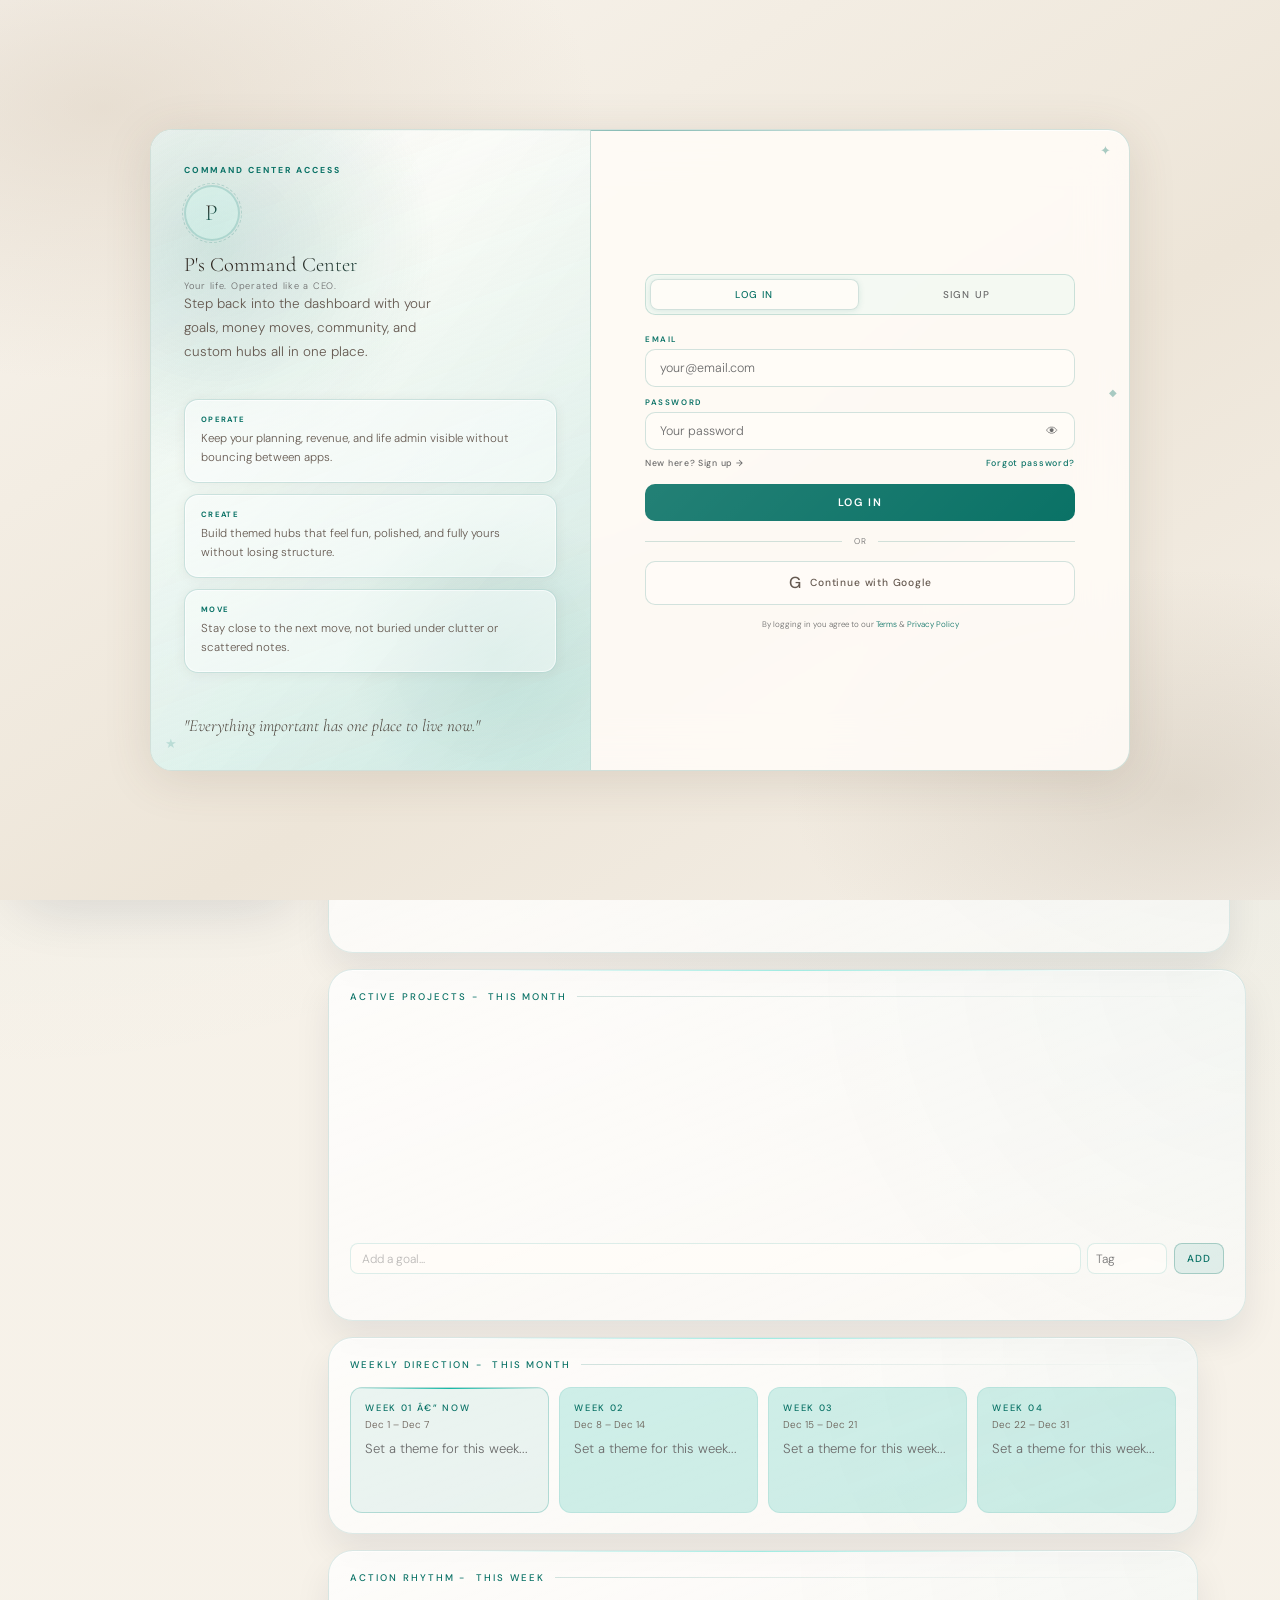
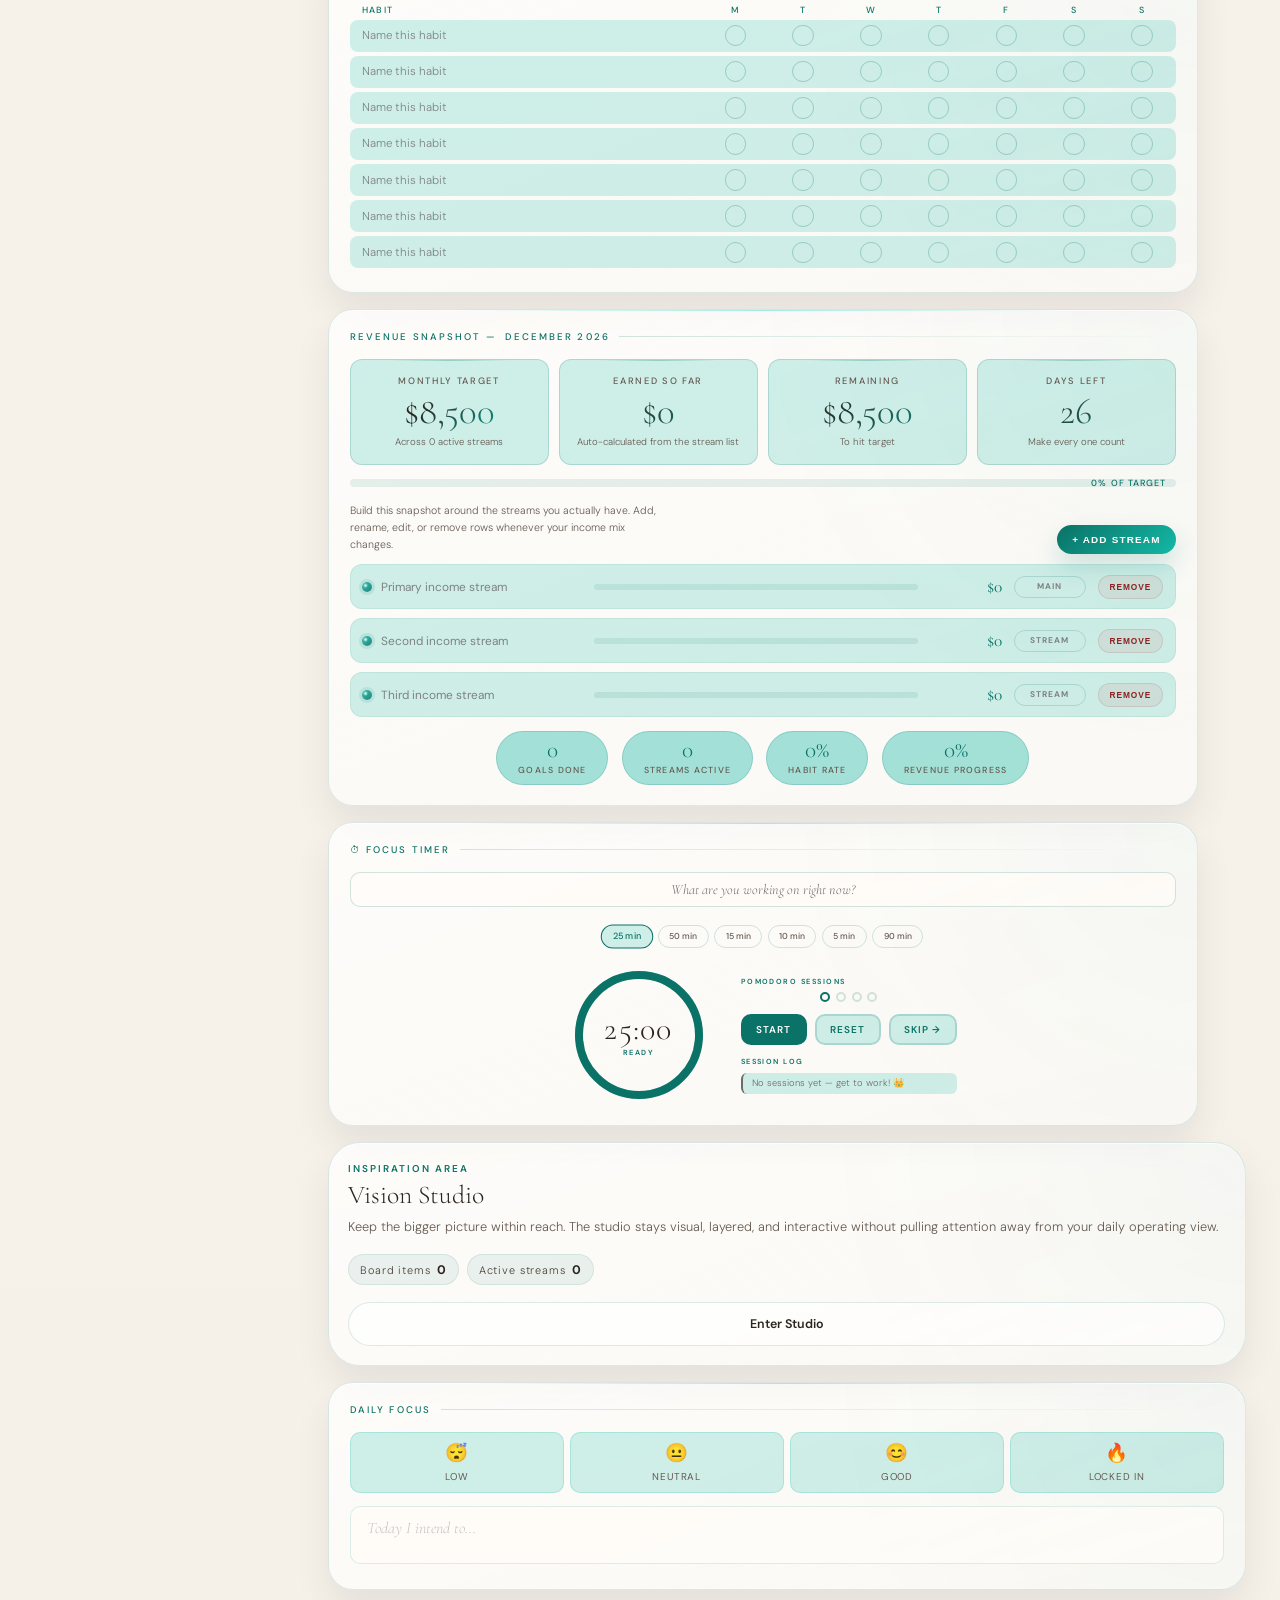
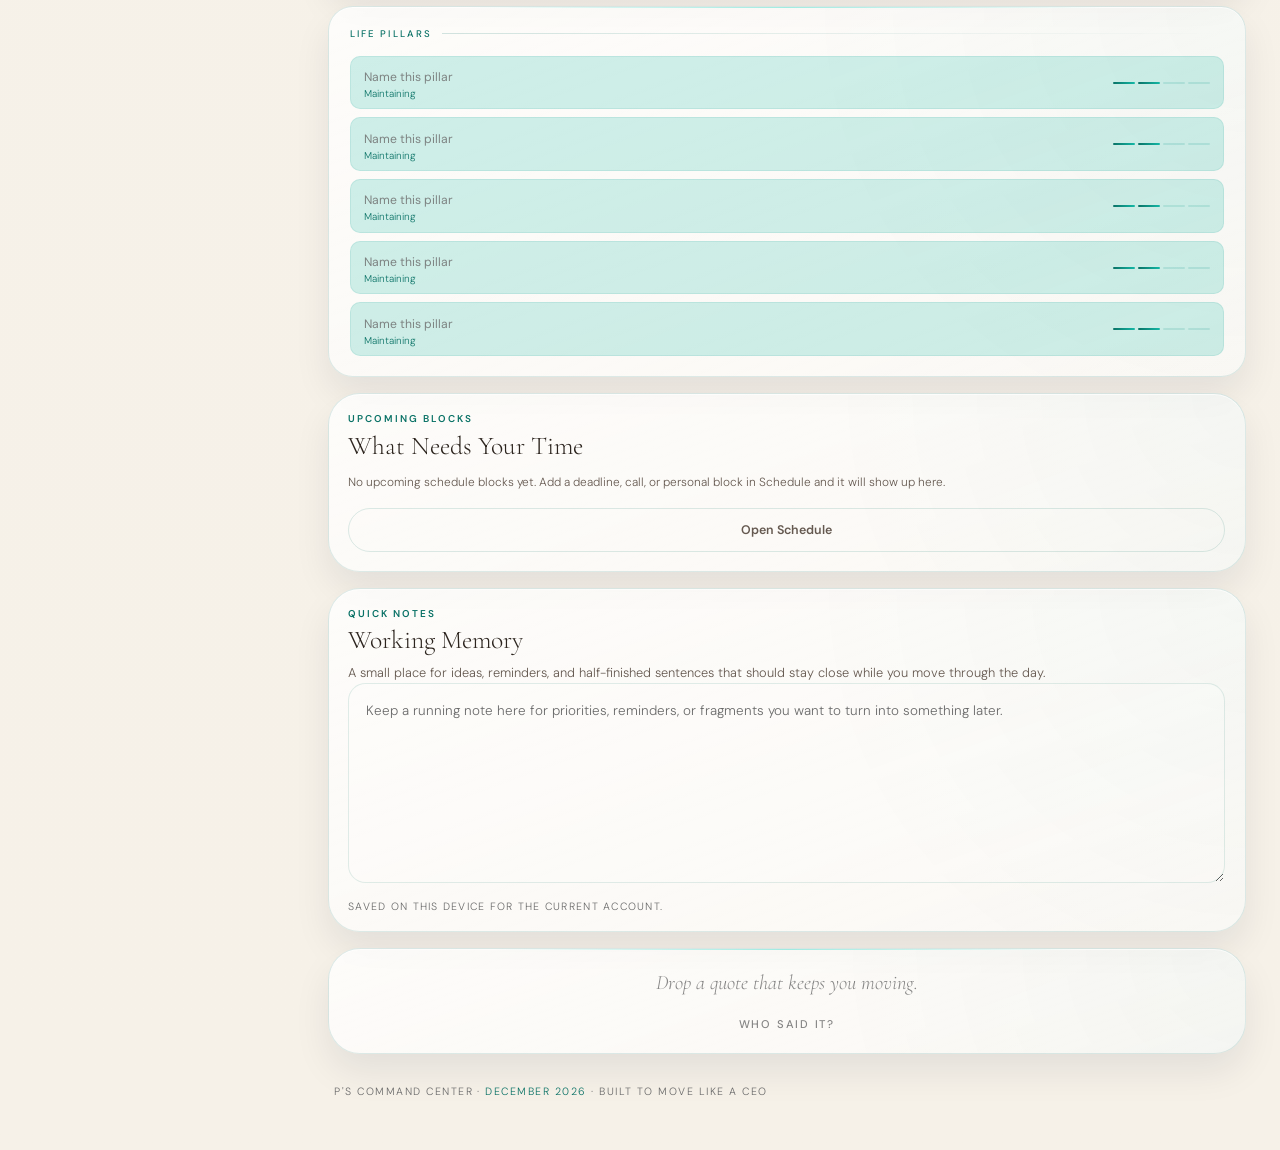
==== commit 58311b61: "Redesign command center shell and shared UI states" ====
--- a/index.html
+++ b/index.html
@@ -6,6 +6,7 @@
 <title>P's Command Center</title>
 
 <link href="https://fonts.googleapis.com/css2?family=Cormorant+Garamond:ital,wght@0,300;0,400;0,500;1,300;1,400&family=DM+Sans:wght@300;400;500&display=swap" rel="stylesheet">
+<link href="./pcc-ui.css" rel="stylesheet">
 <style>
 /* ── LIGHT MODE (default) ── */
 :root {
@@ -3900,6 +3901,7 @@
 .edit-color-swatch:hover { border-color: var(--ink); transform: scale(1.15); }
 
 </style>
+<link href="./pcc-shell-redesign.css" rel="stylesheet">
 </head>
 <body>
 <script>document.documentElement.setAttribute('data-js-alive','1');</script>
@@ -3959,7 +3961,7 @@
     </div>
 
     <!-- Error message -->
-    <div class="auth-error" id="auth-error"></div>
+    <div class="auth-error pcc-inline-notice" id="auth-error" role="alert" aria-live="assertive"></div>
 
     <!-- ── LOGIN FORM ── -->
     <div id="form-login">
@@ -4055,7 +4057,7 @@
           <input class="auth-input" id="forgot-email" type="email" placeholder="your@email.com" />
         </div>
         <button class="auth-submit" id="forgot-btn" type="button" onclick="handleForgot()">Send Reset Link</button>
-        <div id="forgot-status" style="display:none;font-size:.58rem;color:var(--teal);line-height:1.55;text-align:center;margin-top:.55rem;"></div>
+        <div id="forgot-status" class="pcc-inline-notice" role="status" aria-live="polite"></div>
         <button class="auth-tab" style="margin-top:.3rem;width:100%;padding:.5rem;" onclick="switchAuthTab('login')">← Back to Login</button>
       </div>
     </div>
@@ -4081,7 +4083,7 @@
           </div>
         </div>
         <button class="auth-submit" id="reset-btn" type="button" onclick="handlePasswordReset()">Update Password</button>
-        <div id="reset-status" style="display:none;font-size:.58rem;color:var(--teal);line-height:1.55;text-align:center;margin-top:.55rem;"></div>
+        <div id="reset-status" class="pcc-inline-notice" role="status" aria-live="polite"></div>
         <button class="auth-tab" style="margin-top:.3rem;width:100%;padding:.5rem;" onclick="switchAuthTab('login')">â† Back to Login</button>
       </div>
     </div>
@@ -7140,10 +7142,23 @@
         showPage(targetId, resolvedBtn);
       })
       .catch((error) => {
-        const kicker = page.querySelector('.page-shell-kicker');
-        const copy = page.querySelector('.page-shell-copy');
-        if (kicker) kicker.textContent = 'Load Error';
-        if (copy) copy.textContent = error?.message || 'Could not load this page right now.';
+        if (window.PccUi && typeof window.PccUi.mountStateCard === 'function') {
+          window.PccUi.mountStateCard(page, {
+            state: 'error',
+            tone: 'danger',
+            size: 'regular',
+            layout: 'centered',
+            className: 'page-shell-card',
+            kicker: 'Load Error',
+            title: 'This hub could not open',
+            copy: error?.message || 'Could not load this page right now.'
+          });
+        } else {
+          const kicker = page.querySelector('.page-shell-kicker');
+          const copy = page.querySelector('.page-shell-copy');
+          if (kicker) kicker.textContent = 'Load Error';
+          if (copy) copy.textContent = error?.message || 'Could not load this page right now.';
+        }
         if (typeof safeShowToast === 'function') {
           safeShowToast(error?.message || 'Could not load this page right now.');
         }
@@ -7923,11 +7938,24 @@
   if (!visionBoardItems.length) {
     const empty = document.createElement('div');
     empty.className = 'vision-board-empty';
+    if (window.PccUi && typeof window.PccUi.mountStateCard === 'function') {
+      window.PccUi.mountStateCard(empty, {
+        state: 'empty',
+        tone: 'brand',
+        size: 'compact',
+        layout: 'centered',
+        icon: '✦',
+        kicker: 'Vision Board',
+        title: 'Start With One Image',
+        copy: 'Upload photos, paste screenshots, and add little pieces of language that make the destination feel close enough to touch.'
+      });
+    } else {
     empty.innerHTML = `
       <div class="vision-board-empty-mark">✦</div>
       <div class="vision-board-empty-title">Start With One Image</div>
       <div class="vision-board-empty-copy">Upload photos, paste screenshots, and add little pieces of language that make the destination feel close enough to touch.</div>
     `;
+    }
     canvas.appendChild(empty);
     return;
   }
@@ -9118,11 +9146,21 @@
 // ── Error display ──
 function showAuthError(msg) {
   const el = document.getElementById('auth-error');
+  if (!el) return;
+  if (window.PccUi && typeof window.PccUi.setInlineNotice === 'function') {
+    window.PccUi.setInlineNotice(el, { tone: 'danger', message: msg, live: 'assertive' });
+    return;
+  }
   el.textContent = msg;
   el.classList.add('show');
 }
 function clearAuthError() {
   const el = document.getElementById('auth-error');
+  if (!el) return;
+  if (window.PccUi && typeof window.PccUi.clearInlineNotice === 'function') {
+    window.PccUi.clearInlineNotice(el);
+    return;
+  }
   el.textContent = '';
   el.classList.remove('show');
 }
@@ -9130,6 +9168,14 @@
 function showForgotStatus(msg) {
   const el = document.getElementById('forgot-status');
   if (!el) return;
+  if (window.PccUi && typeof window.PccUi.setInlineNotice === 'function') {
+    if (!msg) {
+      window.PccUi.clearInlineNotice(el);
+    } else {
+      window.PccUi.setInlineNotice(el, { tone: 'success', message: msg, live: 'polite' });
+    }
+    return;
+  }
   el.textContent = msg || '';
   el.style.display = msg ? 'block' : 'none';
 }
@@ -9138,9 +9184,7 @@
   showForgotStatus('');
   const btn = document.getElementById('forgot-btn');
   if (btn) {
-    btn.disabled = false;
-    btn.classList.remove('loading');
-    btn.textContent = 'Send Reset Link';
+    setAsyncButtonState(btn, { state: 'idle', idleLabel: 'Send Reset Link' });
   }
 }
 
@@ -9175,6 +9219,14 @@
 function showResetStatus(msg) {
   const el = document.getElementById('reset-status');
   if (!el) return;
+  if (window.PccUi && typeof window.PccUi.setInlineNotice === 'function') {
+    if (!msg) {
+      window.PccUi.clearInlineNotice(el);
+    } else {
+      window.PccUi.setInlineNotice(el, { tone: 'success', message: msg, live: 'polite' });
+    }
+    return;
+  }
   el.textContent = msg || '';
   el.style.display = msg ? 'block' : 'none';
 }
@@ -9333,6 +9385,26 @@
 // ── Validate email ──
 function isValidEmail(e) { return /^[^\s@]+@[^\s@]+\.[^\s@]+$/.test(e); }
 
+function setAsyncButtonState(button, config) {
+  if (!button) return;
+  if (window.PccUi && typeof window.PccUi.setButtonState === 'function') {
+    window.PccUi.setButtonState(button, config);
+    return;
+  }
+  const idleLabel = config?.idleLabel || 'Submit';
+  const busyLabel = config?.busyLabel || '';
+  const successLabel = config?.successLabel || 'Done';
+  const state = config?.state || 'idle';
+  button.dataset.uiState = state;
+  button.disabled = state === 'busy';
+  button.classList.toggle('loading', state === 'busy');
+  button.textContent = state === 'busy'
+    ? busyLabel
+    : state === 'success'
+      ? successLabel
+      : (config?.label || idleLabel);
+}
+
 // ── LOGIN ──
 async function handleLogin() {
   clearAuthError();
@@ -9343,25 +9415,24 @@
   if (!email || !pw) { showAuthError('Please fill in all fields.'); return; }
   if (!isValidEmail(email)) { showAuthError('Please enter a valid email address.'); return; }
 
-  btn.disabled = true;
-  btn.classList.add('loading');
-  btn.textContent = '';
+  setAsyncButtonState(btn, {
+    state: 'busy',
+    idleLabel: 'Log In',
+    busyLabel: 'Signing In...',
+    successLabel: 'Done'
+  });
 
   try {
     const { data, error } = await _supabase.auth.signInWithPassword({ email, password: pw });
 
     if (error) {
-      btn.disabled = false;
-      btn.classList.remove('loading');
-      btn.textContent = 'Log In';
+      setAsyncButtonState(btn, { state: 'idle', idleLabel: 'Log In' });
       showAuthError(error.message || 'Login failed. Check your email and password.');
       return;
     }
 
     if (!data || !data.user) {
-      btn.disabled = false;
-      btn.classList.remove('loading');
-      btn.textContent = 'Log In';
+      setAsyncButtonState(btn, { state: 'idle', idleLabel: 'Log In' });
       showAuthError('No account found. Please sign up first.');
       return;
     }
@@ -9369,13 +9440,11 @@
     const firstName = data.user?.user_metadata?.first_name || '';
     clearRecoverySession();
     saveSession({ email, firstName, id: data.user.id });
-    btn.textContent = 'Done';
+    setAsyncButtonState(btn, { state: 'success', idleLabel: 'Log In', successLabel: 'Done' });
     setTimeout(() => enterApp(firstName), 500);
 
   } catch(e) {
-    btn.disabled = false;
-    btn.classList.remove('loading');
-    btn.textContent = 'Log In';
+    setAsyncButtonState(btn, { state: 'idle', idleLabel: 'Log In' });
     showAuthError('Connection error: ' + e.message);
   }
 }
@@ -9395,9 +9464,12 @@
   if (pw.length < 8) { showAuthError('Password must be at least 8 characters.'); return; }
   if (pw !== confirm) { showAuthError('Passwords do not match.'); return; }
 
-  btn.disabled = true;
-  btn.classList.add('loading');
-  btn.textContent = '';
+  setAsyncButtonState(btn, {
+    state: 'busy',
+    idleLabel: 'Create Account',
+    busyLabel: 'Creating Account...',
+    successLabel: 'Done'
+  });
 
   let keepButtonState = false;
 
@@ -9424,9 +9496,7 @@
 
     if (!accessToken) {
       keepButtonState = true;
-      btn.disabled = false;
-      btn.classList.remove('loading');
-      btn.textContent = 'Check Email';
+      setAsyncButtonState(btn, { state: 'idle', idleLabel: 'Check Email', label: 'Check Email' });
       showAuthError('Account created. Check your email to confirm your account before logging in.');
       showToast('Account created. Check your inbox for the confirmation email.');
       const loginEmail = document.getElementById('login-email');
@@ -9437,16 +9507,14 @@
 
     clearRecoverySession();
     saveSession({ email, firstName: first, lastName: last, id: data.user.id });
-    btn.textContent = 'Done';
+    setAsyncButtonState(btn, { state: 'success', idleLabel: 'Create Account', successLabel: 'Done' });
     keepButtonState = true;
     setTimeout(() => enterApp(first), 500);
   } catch (e) {
     showAuthError('Connection error: ' + (e.message || 'Could not create account.'));
   } finally {
     if (!keepButtonState) {
-      btn.disabled = false;
-      btn.classList.remove('loading');
-      btn.textContent = 'Create Account';
+      setAsyncButtonState(btn, { state: 'idle', idleLabel: 'Create Account' });
     }
   }
 }
@@ -9462,9 +9530,12 @@
   forgotRequestInFlight = true;
 
   if (btn) {
-    btn.disabled = true;
-    btn.classList.add('loading');
-    btn.textContent = 'Sending...';
+    setAsyncButtonState(btn, {
+      state: 'busy',
+      idleLabel: 'Send Reset Link',
+      busyLabel: 'Sending...',
+      successLabel: 'Resend Reset Link'
+    });
   }
 
   const redirectTo = (
@@ -9482,16 +9553,16 @@
     }
 
     showForgotStatus("Reset link sent. If it doesn't arrive in a minute, you can resend it here.");
-    if (btn) btn.textContent = 'Resend Reset Link';
+    if (btn) setAsyncButtonState(btn, { state: 'idle', idleLabel: 'Resend Reset Link', label: 'Resend Reset Link' });
     showToast('Reset link sent! Check your inbox. 📬');
   } catch (e) {
     showAuthError(normalizeResetEmailErrorMessage(e?.message));
   } finally {
     forgotRequestInFlight = false;
     if (btn) {
-      btn.disabled = false;
-      btn.classList.remove('loading');
-      if (btn.textContent === 'Sending...') btn.textContent = 'Send Reset Link';
+      if (btn.dataset.uiState === 'busy' || btn.textContent === 'Sending...') {
+        setAsyncButtonState(btn, { state: 'idle', idleLabel: 'Send Reset Link' });
+      }
     }
   }
 }
@@ -9515,9 +9586,12 @@
   resetRequestInFlight = true;
 
   if (btn) {
-    btn.disabled = true;
-    btn.classList.add('loading');
-    btn.textContent = 'Updating...';
+    setAsyncButtonState(btn, {
+      state: 'busy',
+      idleLabel: 'Update Password',
+      busyLabel: 'Updating...',
+      successLabel: 'Done'
+    });
   }
 
   try {
@@ -9547,9 +9621,9 @@
   } finally {
     resetRequestInFlight = false;
     if (btn) {
-      btn.disabled = false;
-      btn.classList.remove('loading');
-      if (btn.textContent === 'Updating...') btn.textContent = 'Update Password';
+      if (btn.dataset.uiState === 'busy' || btn.textContent === 'Updating...') {
+        setAsyncButtonState(btn, { state: 'idle', idleLabel: 'Update Password' });
+      }
     }
   }
 }
@@ -10645,6 +10719,7 @@
   }
 })();
 </script>
+<script src="./pcc-ui.js"></script>
 <script src="./pcc-page-loader.js"></script>
 <script src="./pcc-hub-upgrade.js"></script>
 <style id="hub-editable-style">
@@ -11458,6 +11533,7 @@
 <script>
 document.documentElement.setAttribute('data-theme-fn', typeof window.openThemePanel);
 </script>
+<script src="./pcc-shell-redesign.js"></script>
 </body>
 
 </html>
--- a/pcc-ui.css
+++ b/pcc-ui.css
@@ -0,0 +1,292 @@
+.pcc-sr-only{
+  position:absolute !important;
+  width:1px !important;
+  height:1px !important;
+  padding:0 !important;
+  margin:-1px !important;
+  overflow:hidden !important;
+  clip:rect(0,0,0,0) !important;
+  white-space:nowrap !important;
+  border:0 !important;
+}
+
+.pcc-state-card{
+  position:relative;
+  display:flex;
+  flex-direction:column;
+  gap:.7rem;
+  border-radius:24px;
+  border:1px solid rgba(var(--teal-rgb),0.14);
+  background:
+    linear-gradient(145deg, rgba(255,255,255,0.84), rgba(255,255,255,0.62)),
+    radial-gradient(circle at top right, rgba(var(--teal-rgb),0.1), transparent 48%);
+  box-shadow:0 26px 56px rgba(44,36,32,0.10), inset 0 1px 0 rgba(255,255,255,0.74);
+  backdrop-filter:blur(16px);
+  -webkit-backdrop-filter:blur(16px);
+}
+
+.pcc-state-card.compact{
+  padding:1.2rem 1.25rem;
+  border-radius:20px;
+}
+
+.pcc-state-card.regular{
+  padding:1.9rem 2rem;
+}
+
+.pcc-state-card.centered{
+  align-items:flex-start;
+  text-align:left;
+}
+
+.pcc-state-card.inline{
+  flex-direction:row;
+  align-items:center;
+}
+
+.pcc-state-card.brand{
+  border-color:rgba(var(--teal-rgb),0.2);
+}
+
+.pcc-state-card.danger{
+  border-color:rgba(168,50,67,0.24);
+  background:
+    linear-gradient(145deg, rgba(255,255,255,0.88), rgba(255,246,248,0.72)),
+    radial-gradient(circle at top right, rgba(168,50,67,0.08), transparent 42%);
+}
+
+.pcc-state-top{
+  display:flex;
+  align-items:flex-start;
+  gap:.9rem;
+  width:100%;
+}
+
+.pcc-state-icon{
+  width:2.6rem;
+  height:2.6rem;
+  display:inline-flex;
+  align-items:center;
+  justify-content:center;
+  flex:0 0 auto;
+  border-radius:999px;
+  background:rgba(var(--teal-rgb),0.11);
+  color:var(--teal);
+  font-size:1.1rem;
+  box-shadow:inset 0 1px 0 rgba(255,255,255,0.65);
+}
+
+.pcc-state-card.danger .pcc-state-icon{
+  background:rgba(168,50,67,0.12);
+  color:#a83243;
+}
+
+.pcc-state-spinner{
+  width:1.1rem;
+  height:1.1rem;
+  border-radius:999px;
+  border:2px solid rgba(var(--teal-rgb),0.18);
+  border-top-color:var(--teal);
+  animation:pccSpin .9s linear infinite;
+}
+
+.pcc-state-meta{
+  min-width:0;
+  flex:1 1 auto;
+}
+
+.pcc-state-kicker{
+  margin:0 0 .34rem 0;
+  font-size:.64rem;
+  letter-spacing:.22em;
+  text-transform:uppercase;
+  color:var(--teal);
+  font-weight:600;
+}
+
+.pcc-state-title{
+  margin:0;
+  font-family:var(--font-display, 'Cormorant Garamond', serif);
+  font-size:1.65rem;
+  line-height:1.05;
+  color:var(--ink);
+}
+
+.pcc-state-copy{
+  margin:0;
+  font-size:.82rem;
+  line-height:1.72;
+  color:var(--charcoal);
+  max-width:56ch;
+}
+
+.pcc-state-actions{
+  display:flex;
+  flex-wrap:wrap;
+  gap:.65rem;
+}
+
+.pcc-btn{
+  appearance:none;
+  border:0;
+  border-radius:999px;
+  min-height:2.75rem;
+  padding:.82rem 1.15rem;
+  display:inline-flex;
+  align-items:center;
+  justify-content:center;
+  gap:.55rem;
+  font:inherit;
+  font-size:.78rem;
+  font-weight:600;
+  line-height:1;
+  cursor:pointer;
+  transition:transform .18s ease, box-shadow .18s ease, background .18s ease, color .18s ease, border-color .18s ease;
+}
+
+.pcc-btn:hover{
+  transform:translateY(-1px);
+}
+
+.pcc-btn:focus-visible{
+  outline:2px solid rgba(var(--teal-rgb),0.34);
+  outline-offset:2px;
+}
+
+.pcc-btn[disabled]{
+  cursor:not-allowed;
+  opacity:.72;
+  transform:none;
+}
+
+.pcc-btn.primary{
+  color:#fff;
+  background:linear-gradient(135deg, var(--teal), var(--teal-mid));
+  box-shadow:0 14px 24px rgba(var(--teal-rgb),0.18);
+}
+
+.pcc-btn.secondary{
+  color:var(--ink);
+  background:rgba(255,255,255,0.64);
+  border:1px solid rgba(var(--teal-rgb),0.14);
+}
+
+.pcc-btn.ghost{
+  color:var(--charcoal);
+  background:transparent;
+  border:1px solid rgba(var(--teal-rgb),0.14);
+}
+
+.pcc-btn.danger{
+  color:#fff;
+  background:linear-gradient(135deg, #b63a4f, #8f2637);
+  box-shadow:0 14px 24px rgba(143,38,55,0.18);
+}
+
+.pcc-btn.is-busy::before{
+  content:'';
+  width:.85rem;
+  height:.85rem;
+  border-radius:999px;
+  border:2px solid rgba(255,255,255,0.42);
+  border-top-color:currentColor;
+  animation:pccSpin .9s linear infinite;
+}
+
+.pcc-btn.secondary.is-busy::before,
+.pcc-btn.ghost.is-busy::before{
+  border-color:rgba(var(--teal-rgb),0.18);
+  border-top-color:currentColor;
+}
+
+.pcc-inline-notice{
+  display:none;
+  margin-top:.55rem;
+  padding:.78rem .95rem;
+  border-radius:16px;
+  font-size:.7rem;
+  line-height:1.6;
+  border:1px solid rgba(var(--teal-rgb),0.16);
+  background:rgba(var(--teal-rgb),0.08);
+  color:var(--ink);
+}
+
+.pcc-inline-notice.show{
+  display:block;
+}
+
+.pcc-inline-notice.info{
+  border-color:rgba(var(--teal-rgb),0.16);
+  background:rgba(var(--teal-rgb),0.08);
+}
+
+.pcc-inline-notice.success{
+  border-color:rgba(38,129,85,0.18);
+  background:rgba(38,129,85,0.08);
+}
+
+.pcc-inline-notice.danger{
+  border-color:rgba(168,50,67,0.18);
+  background:rgba(168,50,67,0.08);
+  color:#7d2435;
+}
+
+[data-theme="dark"] .pcc-state-card{
+  background:
+    linear-gradient(145deg, rgba(29,29,31,0.86), rgba(18,18,20,0.76)),
+    radial-gradient(circle at top right, rgba(var(--teal-rgb),0.16), transparent 48%);
+  border-color:rgba(var(--teal-rgb),0.22);
+  box-shadow:0 22px 48px rgba(0,0,0,0.34), inset 0 1px 0 rgba(255,255,255,0.04);
+}
+
+[data-theme="dark"] .pcc-btn.secondary{
+  background:rgba(255,255,255,0.06);
+  color:var(--ink);
+}
+
+[data-theme="dark"] .pcc-btn.ghost{
+  background:rgba(255,255,255,0.02);
+}
+
+[data-theme="dark"] .pcc-inline-notice.info{
+  background:rgba(var(--teal-rgb),0.12);
+}
+
+[data-theme="dark"] .pcc-inline-notice.success{
+  background:rgba(38,129,85,0.13);
+  color:#d8f0e5;
+}
+
+[data-theme="dark"] .pcc-inline-notice.danger{
+  background:rgba(168,50,67,0.16);
+  color:#ffd5dd;
+}
+
+.vision-board-empty .pcc-state-card{
+  max-width:460px;
+  margin:1rem auto 0;
+  text-align:center;
+  align-items:center;
+}
+
+.vision-board-empty .pcc-state-top{
+  justify-content:center;
+}
+
+.vision-board-empty .pcc-state-meta{
+  text-align:center;
+}
+
+@media (max-width: 900px){
+  .pcc-state-card.regular{
+    padding:1.4rem 1.2rem;
+  }
+
+  .pcc-state-title{
+    font-size:1.4rem;
+  }
+}
+
+@keyframes pccSpin{
+  to{ transform:rotate(360deg); }
+}
--- a/pcc-shell-redesign.css
+++ b/pcc-shell-redesign.css
@@ -0,0 +1,752 @@
+:root{
+  --os-sidebar-width:17.5rem;
+  --os-gap:1rem;
+  --os-radius-xl:2rem;
+  --os-radius-lg:1.55rem;
+  --os-radius-md:1.15rem;
+  --os-radius-sm:.9rem;
+  --os-panel-border:color-mix(in srgb, var(--teal) 14%, rgba(255,255,255,0.18));
+  --os-panel-bg:
+    linear-gradient(160deg, rgba(255,255,255,0.76), rgba(255,255,255,0.56)),
+    radial-gradient(circle at top right, rgba(var(--teal-rgb),0.08), transparent 46%);
+  --os-panel-bg-strong:
+    linear-gradient(160deg, rgba(255,255,255,0.86), rgba(255,255,255,0.64)),
+    radial-gradient(circle at top right, rgba(var(--teal-rgb),0.12), transparent 42%);
+  --os-shadow:0 24px 56px rgba(18,26,48,0.12), inset 0 1px 0 rgba(255,255,255,0.72);
+  --os-shadow-soft:0 18px 36px rgba(18,26,48,0.08), inset 0 1px 0 rgba(255,255,255,0.62);
+  --os-outline:0 0 0 1px rgba(255,255,255,0.18);
+}
+
+[data-theme="dark"]{
+  --os-panel-border:color-mix(in srgb, var(--teal) 20%, rgba(255,255,255,0.08));
+  --os-panel-bg:
+    linear-gradient(160deg, rgba(18,20,28,0.84), rgba(11,12,18,0.74)),
+    radial-gradient(circle at top right, rgba(var(--teal-rgb),0.16), transparent 48%);
+  --os-panel-bg-strong:
+    linear-gradient(160deg, rgba(24,26,34,0.92), rgba(14,16,23,0.82)),
+    radial-gradient(circle at top right, rgba(var(--teal-rgb),0.18), transparent 46%);
+  --os-shadow:0 28px 70px rgba(0,0,0,0.42), inset 0 1px 0 rgba(255,255,255,0.04);
+  --os-shadow-soft:0 18px 42px rgba(0,0,0,0.3), inset 0 1px 0 rgba(255,255,255,0.04);
+}
+
+body{
+  background:
+    radial-gradient(circle at top left, rgba(var(--teal-rgb),0.08), transparent 24%),
+    radial-gradient(circle at 88% 14%, rgba(var(--teal-rgb),0.06), transparent 18%),
+    linear-gradient(180deg, color-mix(in srgb, var(--bg) 94%, white 6%), var(--bg));
+}
+
+.marble-bg{
+  opacity:.34;
+  filter:saturate(.68);
+}
+
+.g{
+  transform:none;
+  transition:border-color .22s ease, box-shadow .22s ease, background .22s ease, transform .22s ease;
+}
+
+.g:hover{
+  transform:translateY(-2px);
+}
+
+.card-anime-pop,
+.rev-botanical-left,
+.rev-botanical-right{
+  display:none !important;
+}
+
+.page-shell-card,
+.theme-panel,
+#page-dashboard .card,
+#page-dashboard .quote-card,
+#page-dashboard .dashboard-panel,
+#page-dashboard .dashboard-command-card,
+#page-dashboard .dashboard-preview-card,
+#page-dashboard .dashboard-upcoming-card,
+#page-dashboard .dashboard-note-card{
+  border:1px solid var(--os-panel-border);
+  background:var(--os-panel-bg);
+  box-shadow:var(--os-shadow-soft);
+  backdrop-filter:blur(18px);
+  -webkit-backdrop-filter:blur(18px);
+}
+
+.page-shell-card{
+  border-radius:var(--os-radius-xl);
+}
+
+.pg-header{
+  margin-bottom:0;
+  align-items:flex-start;
+  gap:1.1rem;
+}
+
+.pg-header .eyebrow{
+  display:inline-flex;
+  align-items:center;
+  gap:.45rem;
+  padding:.48rem .72rem;
+  border-radius:999px;
+  background:rgba(var(--teal-rgb),0.08);
+  border:1px solid rgba(var(--teal-rgb),0.12);
+  letter-spacing:.19em;
+}
+
+.pg-header h1{
+  line-height:.94;
+  letter-spacing:.03em;
+}
+
+.pg-header .mantra{
+  max-width:22rem;
+  line-height:1.6;
+  font-size:1rem;
+  color:var(--ink-mid);
+}
+
+.theme-panel{
+  background:var(--os-panel-bg-strong);
+  box-shadow:var(--os-shadow);
+}
+
+.theme-panel-head,
+.theme-panel-foot{
+  background:transparent;
+}
+
+@media (min-width:1081px){
+  .nav{
+    top:1rem;
+    left:1rem;
+    right:auto;
+    bottom:1rem;
+    width:var(--os-sidebar-width);
+    min-height:auto;
+    padding:1rem;
+    border:1px solid var(--os-panel-border);
+    border-radius:2rem;
+    background:var(--os-panel-bg-strong);
+    box-shadow:var(--os-shadow);
+    justify-content:space-between;
+    overflow:hidden;
+  }
+
+  .nav-top-row{
+    height:auto;
+    padding:0;
+    align-items:stretch;
+    gap:1rem;
+  }
+
+  .nav-brand{
+    padding:.2rem .25rem .6rem;
+    font-size:1.55rem;
+    line-height:1.02;
+    letter-spacing:.03em;
+  }
+
+  .nav-right{
+    margin-left:0;
+    width:100%;
+    display:grid;
+    grid-template-columns:1fr;
+    gap:.72rem;
+    align-items:stretch;
+  }
+
+  .theme-toggle,
+  .nav-month-ctrl,
+  .nav-settings-btn,
+  .nav-logout-btn{
+    width:100%;
+  }
+
+  .theme-toggle{
+    display:flex;
+    align-items:center;
+    justify-content:space-between;
+    padding:.8rem .95rem;
+    border-radius:1rem;
+    background:rgba(255,255,255,0.08);
+    border:1px solid rgba(255,255,255,0.16);
+  }
+
+  .nav-month-ctrl{
+    display:grid;
+    grid-template-columns:2.25rem minmax(0,1fr) 2.25rem;
+    align-items:center;
+    gap:.5rem;
+    padding:.6rem;
+    border-radius:1rem;
+    background:rgba(255,255,255,0.08);
+    border:1px solid rgba(255,255,255,0.16);
+  }
+
+  .nav-month-label{
+    min-width:0;
+    font-size:.68rem;
+    letter-spacing:.18em;
+  }
+
+  .nav-month-btn,
+  .nav-settings-btn,
+  .nav-logout-btn{
+    min-height:2.75rem;
+    border-radius:1rem;
+    border:1px solid rgba(255,255,255,0.18);
+    background:rgba(255,255,255,0.08);
+    box-shadow:none;
+  }
+
+  .nav-settings-btn,
+  .nav-logout-btn{
+    display:inline-flex;
+    align-items:center;
+    justify-content:center;
+    font-size:.92rem;
+  }
+
+  .nav-date{
+    text-align:center;
+    font-size:.58rem;
+    letter-spacing:.18em;
+    padding:.25rem 0;
+  }
+
+  .nav-hamburger{
+    display:none !important;
+  }
+
+  .nav-tabs-wrap{
+    display:flex;
+    flex:1 1 auto;
+    min-height:0;
+    padding:0;
+    margin-top:1rem;
+    overflow:visible;
+  }
+
+  .nav-tabs-wrap::before,
+  .nav-tabs-wrap::after,
+  .tab-swipe-hint{
+    display:none !important;
+  }
+
+  .nav-tabs{
+    flex:1 1 auto;
+    min-height:0;
+    padding:0;
+    gap:.4rem;
+    flex-direction:column;
+    overflow-y:auto;
+    overflow-x:hidden;
+    justify-content:flex-start !important;
+  }
+
+  .nav-tab{
+    width:100%;
+    padding:.88rem 1rem;
+    border-radius:1.1rem;
+    border:1px solid transparent;
+    border-bottom-color:transparent;
+    font-size:.69rem;
+    letter-spacing:.14em;
+    display:flex;
+    align-items:center;
+    justify-content:flex-start;
+    gap:.72rem;
+    background:transparent;
+  }
+
+  .nav-tab::before{
+    content:"";
+    width:.52rem;
+    height:.52rem;
+    flex:none;
+    border-radius:999px;
+    background:rgba(var(--teal-rgb),0.16);
+    box-shadow:inset 0 0 0 1px rgba(var(--teal-rgb),0.12);
+  }
+
+  .nav-tab:hover{
+    background:rgba(var(--teal-rgb),0.08);
+    border-color:rgba(var(--teal-rgb),0.12);
+  }
+
+  .nav-tab.on{
+    color:var(--ink);
+    background:rgba(var(--teal-rgb),0.12);
+    border-color:rgba(var(--teal-rgb),0.18);
+    box-shadow:0 14px 24px rgba(var(--teal-rgb),0.08);
+  }
+
+  .nav-tab.on::before{
+    background:linear-gradient(135deg, var(--teal), var(--teal-light));
+    box-shadow:0 0 0 4px rgba(var(--teal-rgb),0.12);
+  }
+
+  .nav-tab-add{
+    margin-top:auto;
+    background:linear-gradient(135deg, rgba(var(--teal-rgb),0.16), rgba(var(--teal-rgb),0.08));
+  }
+
+  .page{
+    max-width:none;
+    margin:0 1.15rem 0 calc(var(--os-sidebar-width) + 2rem);
+    padding:1.15rem 1rem 2.75rem;
+  }
+
+  #page-vision.page{
+    padding-right:.55rem;
+  }
+}
+
+.dashboard-os-shell{
+  display:flex;
+  flex-direction:column;
+  gap:var(--os-gap);
+}
+
+.dashboard-os-hero{
+  display:grid;
+  grid-template-columns:minmax(0,1fr) 21rem;
+  gap:var(--os-gap);
+  align-items:stretch;
+}
+
+.dashboard-os-hero-main,
+.dashboard-os-hero-side,
+.dashboard-command-card,
+.dashboard-preview-card,
+.dashboard-upcoming-card,
+.dashboard-note-card,
+#page-dashboard .quote-card{
+  border-radius:var(--os-radius-xl);
+}
+
+.dashboard-os-hero-main{
+  padding:1.3rem 1.35rem 1.15rem;
+  background:var(--os-panel-bg-strong);
+  border:1px solid var(--os-panel-border);
+  box-shadow:var(--os-shadow);
+}
+
+.dashboard-os-hero-main .aff-bar{
+  margin-top:1rem;
+  margin-bottom:0;
+  padding:1rem 1.1rem;
+  border-radius:1.3rem;
+  background:rgba(var(--teal-rgb),0.06);
+  border:1px solid rgba(var(--teal-rgb),0.1);
+}
+
+.dashboard-os-hero-side{
+  display:flex;
+  flex-direction:column;
+  gap:var(--os-gap);
+}
+
+.dashboard-panel{
+  padding:1.15rem 1.2rem;
+}
+
+.dashboard-panel-kicker{
+  font-size:.62rem;
+  text-transform:uppercase;
+  letter-spacing:.2em;
+  color:var(--teal);
+  font-weight:600;
+  margin-bottom:.45rem;
+}
+
+.dashboard-panel-title{
+  font-family:var(--font-display, 'Cormorant Garamond', serif);
+  font-size:1.6rem;
+  line-height:1;
+  color:var(--ink);
+  margin-bottom:.55rem;
+}
+
+.dashboard-panel-copy{
+  font-size:.8rem;
+  line-height:1.7;
+  color:var(--charcoal);
+}
+
+.dashboard-status-grid{
+  display:grid;
+  grid-template-columns:repeat(2, minmax(0,1fr));
+  gap:.72rem;
+  margin-top:1rem;
+}
+
+.dashboard-status-card{
+  padding:.95rem;
+  border-radius:1.05rem;
+  background:rgba(255,255,255,0.18);
+  border:1px solid rgba(255,255,255,0.22);
+  box-shadow:var(--os-outline);
+}
+
+.dashboard-status-label{
+  display:block;
+  font-size:.62rem;
+  letter-spacing:.16em;
+  text-transform:uppercase;
+  color:var(--muted);
+  margin-bottom:.3rem;
+}
+
+.dashboard-status-value{
+  display:block;
+  font-size:1.45rem;
+  line-height:1;
+  color:var(--ink);
+  font-weight:600;
+}
+
+.dashboard-action-row{
+  display:flex;
+  flex-wrap:wrap;
+  gap:.6rem;
+  margin-top:1rem;
+}
+
+.dashboard-action-row .pcc-btn{
+  flex:1 1 9rem;
+  min-width:0;
+}
+
+.dashboard-os-layout{
+  display:grid;
+  grid-template-columns:minmax(0,1fr) 22rem;
+  gap:var(--os-gap);
+  align-items:start;
+}
+
+.dashboard-os-primary{
+  display:grid;
+  grid-template-columns:repeat(2, minmax(0,1fr));
+  gap:var(--os-gap);
+  align-items:start;
+}
+
+.dashboard-os-sidebar{
+  display:flex;
+  flex-direction:column;
+  gap:var(--os-gap);
+  position:sticky;
+  top:1.15rem;
+}
+
+#page-dashboard .card{
+  padding:1.25rem 1.3rem;
+  border-radius:var(--os-radius-lg);
+  overflow:hidden;
+  box-shadow:var(--os-shadow-soft);
+}
+
+#page-dashboard .quote-card{
+  padding:1.25rem 1.3rem;
+  border:1px solid var(--os-panel-border);
+  box-shadow:var(--os-shadow-soft);
+}
+
+.dash-card-focus,
+.dash-card-goals{
+  min-height:22rem;
+}
+
+.dash-card-weeks,
+.dash-card-habits,
+.dash-card-revenue,
+.dash-card-timer{
+  grid-column:1 / -1;
+}
+
+.dash-card-focus .focus-word{
+  font-size:clamp(2.4rem, 4vw, 4.2rem);
+  margin-bottom:1rem;
+}
+
+.dash-card-focus .focus-edit-wrap{
+  margin-top:1rem;
+}
+
+.dash-card-goals .goals{
+  min-height:13rem;
+}
+
+.dash-card-goals .goal-add-row{
+  margin-top:1rem;
+}
+
+.dash-card-weeks .weeks{
+  grid-template-columns:repeat(4, minmax(0,1fr));
+}
+
+.dash-card-habits .tracker-wrap{
+  overflow:auto;
+}
+
+.dash-card-revenue .stream-tools{
+  align-items:flex-end;
+}
+
+.dash-card-timer .timer-wrapper{
+  gap:1.1rem;
+}
+
+.dashboard-preview-pillrow{
+  display:flex;
+  flex-wrap:wrap;
+  gap:.5rem;
+  margin:1rem 0 1.05rem;
+}
+
+.dashboard-preview-pill{
+  display:inline-flex;
+  align-items:center;
+  gap:.4rem;
+  padding:.42rem .68rem;
+  border-radius:999px;
+  background:rgba(var(--teal-rgb),0.08);
+  border:1px solid rgba(var(--teal-rgb),0.1);
+  font-size:.68rem;
+  letter-spacing:.08em;
+  color:var(--ink-mid);
+}
+
+.dashboard-preview-pill strong{
+  color:var(--ink);
+  font-size:.78rem;
+}
+
+.dashboard-upcoming-list{
+  display:flex;
+  flex-direction:column;
+  gap:.7rem;
+  margin-top:.95rem;
+}
+
+.dashboard-upcoming-item{
+  display:grid;
+  grid-template-columns:minmax(0,1fr) auto;
+  gap:.85rem;
+  align-items:start;
+  padding:.8rem .9rem;
+  border-radius:1rem;
+  background:rgba(255,255,255,0.14);
+  border:1px solid rgba(255,255,255,0.16);
+}
+
+.dashboard-upcoming-head{
+  display:flex;
+  align-items:center;
+  gap:.5rem;
+  margin-bottom:.25rem;
+}
+
+.dashboard-upcoming-title{
+  font-size:.84rem;
+  line-height:1.4;
+  color:var(--ink);
+  font-weight:500;
+}
+
+.dashboard-upcoming-tag{
+  display:inline-flex;
+  align-items:center;
+  justify-content:center;
+  min-height:1.2rem;
+  padding:.14rem .44rem;
+  border-radius:999px;
+  background:rgba(var(--teal-rgb),0.1);
+  font-size:.56rem;
+  letter-spacing:.12em;
+  text-transform:uppercase;
+  color:var(--teal);
+}
+
+.dashboard-upcoming-date{
+  font-size:.68rem;
+  letter-spacing:.12em;
+  text-transform:uppercase;
+  color:var(--muted);
+  white-space:nowrap;
+}
+
+.dashboard-upcoming-copy,
+.dashboard-empty-copy{
+  font-size:.74rem;
+  line-height:1.6;
+  color:var(--charcoal);
+}
+
+.dashboard-inline-note{
+  width:100%;
+  min-height:12.5rem;
+  padding:1rem 1.05rem;
+  border-radius:1.1rem;
+  border:1px solid rgba(var(--teal-rgb),0.12);
+  background:rgba(255,255,255,0.12);
+  color:var(--ink);
+  resize:vertical;
+  outline:none;
+  font:inherit;
+  font-size:.84rem;
+  line-height:1.7;
+  transition:border-color .2s ease, box-shadow .2s ease, background .2s ease;
+}
+
+.dashboard-inline-note:focus{
+  border-color:rgba(var(--teal-rgb),0.32);
+  box-shadow:0 0 0 3px rgba(var(--teal-rgb),0.1);
+}
+
+.dashboard-inline-note::placeholder{
+  color:var(--muted);
+}
+
+.dashboard-note-meta{
+  margin-top:.7rem;
+  font-size:.66rem;
+  letter-spacing:.12em;
+  text-transform:uppercase;
+  color:var(--muted);
+}
+
+.dashboard-theme-mini{
+  display:inline-flex;
+  align-items:center;
+  gap:.45rem;
+  padding:.42rem .65rem;
+  border-radius:999px;
+  background:rgba(var(--teal-rgb),0.08);
+  border:1px solid rgba(var(--teal-rgb),0.12);
+  color:var(--teal);
+  font-size:.66rem;
+  letter-spacing:.14em;
+  text-transform:uppercase;
+}
+
+.dashboard-panel .pcc-btn.primary{
+  box-shadow:0 16px 30px rgba(var(--teal-rgb),0.14);
+}
+
+#page-dashboard .quote-card .q-body{
+  font-family:var(--font-display, 'Cormorant Garamond', serif);
+  font-size:1.28rem;
+  line-height:1.35;
+}
+
+#page-dashboard .quote-card .q-attr{
+  margin-top:.7rem;
+  font-size:.7rem;
+  letter-spacing:.16em;
+  text-transform:uppercase;
+  color:var(--muted);
+}
+
+#page-dashboard .footer{
+  margin-top:.4rem;
+  padding:.5rem .4rem;
+  text-align:left;
+  font-size:.66rem;
+  letter-spacing:.14em;
+  text-transform:uppercase;
+  color:var(--muted);
+}
+
+#page-vision .page,
+#page-vision.page{
+  max-width:none;
+}
+
+#page-vision .vision-studio-root{
+  margin:0;
+}
+
+#page-vision .vs-shell{
+  min-height:calc(100vh - 7.5rem);
+}
+
+#page-vision .vs-sidebar{
+  min-height:0;
+}
+
+#page-vision .vs-library-grid{
+  max-height:calc(100vh - 18rem);
+  overflow:auto;
+}
+
+@media (max-width:1280px){
+  .dashboard-os-hero,
+  .dashboard-os-layout{
+    grid-template-columns:minmax(0,1fr);
+  }
+
+  .dashboard-os-sidebar{
+    position:static;
+  }
+}
+
+@media (max-width:1080px){
+  .page{
+    max-width:none;
+  }
+
+  .dashboard-os-shell{
+    gap:.85rem;
+  }
+
+  .dashboard-os-hero-main{
+    padding:1rem;
+  }
+
+  .dashboard-os-primary{
+    grid-template-columns:minmax(0,1fr);
+  }
+
+  .dash-card-weeks,
+  .dash-card-habits,
+  .dash-card-revenue,
+  .dash-card-timer{
+    grid-column:auto;
+  }
+}
+
+@media (max-width:640px){
+  .pg-header{
+    gap:.8rem;
+  }
+
+  .pg-header h1{
+    font-size:clamp(2.2rem, 13vw, 3.4rem);
+  }
+
+  .dashboard-os-hero-main,
+  #page-dashboard .card,
+  #page-dashboard .quote-card,
+  #page-dashboard .dashboard-panel{
+    padding:1rem;
+    border-radius:1.35rem;
+  }
+
+  .dashboard-status-grid{
+    grid-template-columns:minmax(0,1fr) minmax(0,1fr);
+  }
+
+  .dashboard-action-row{
+    flex-direction:column;
+  }
+
+  .dashboard-upcoming-item{
+    grid-template-columns:minmax(0,1fr);
+  }
+
+  .dashboard-upcoming-date{
+    white-space:normal;
+  }
+}
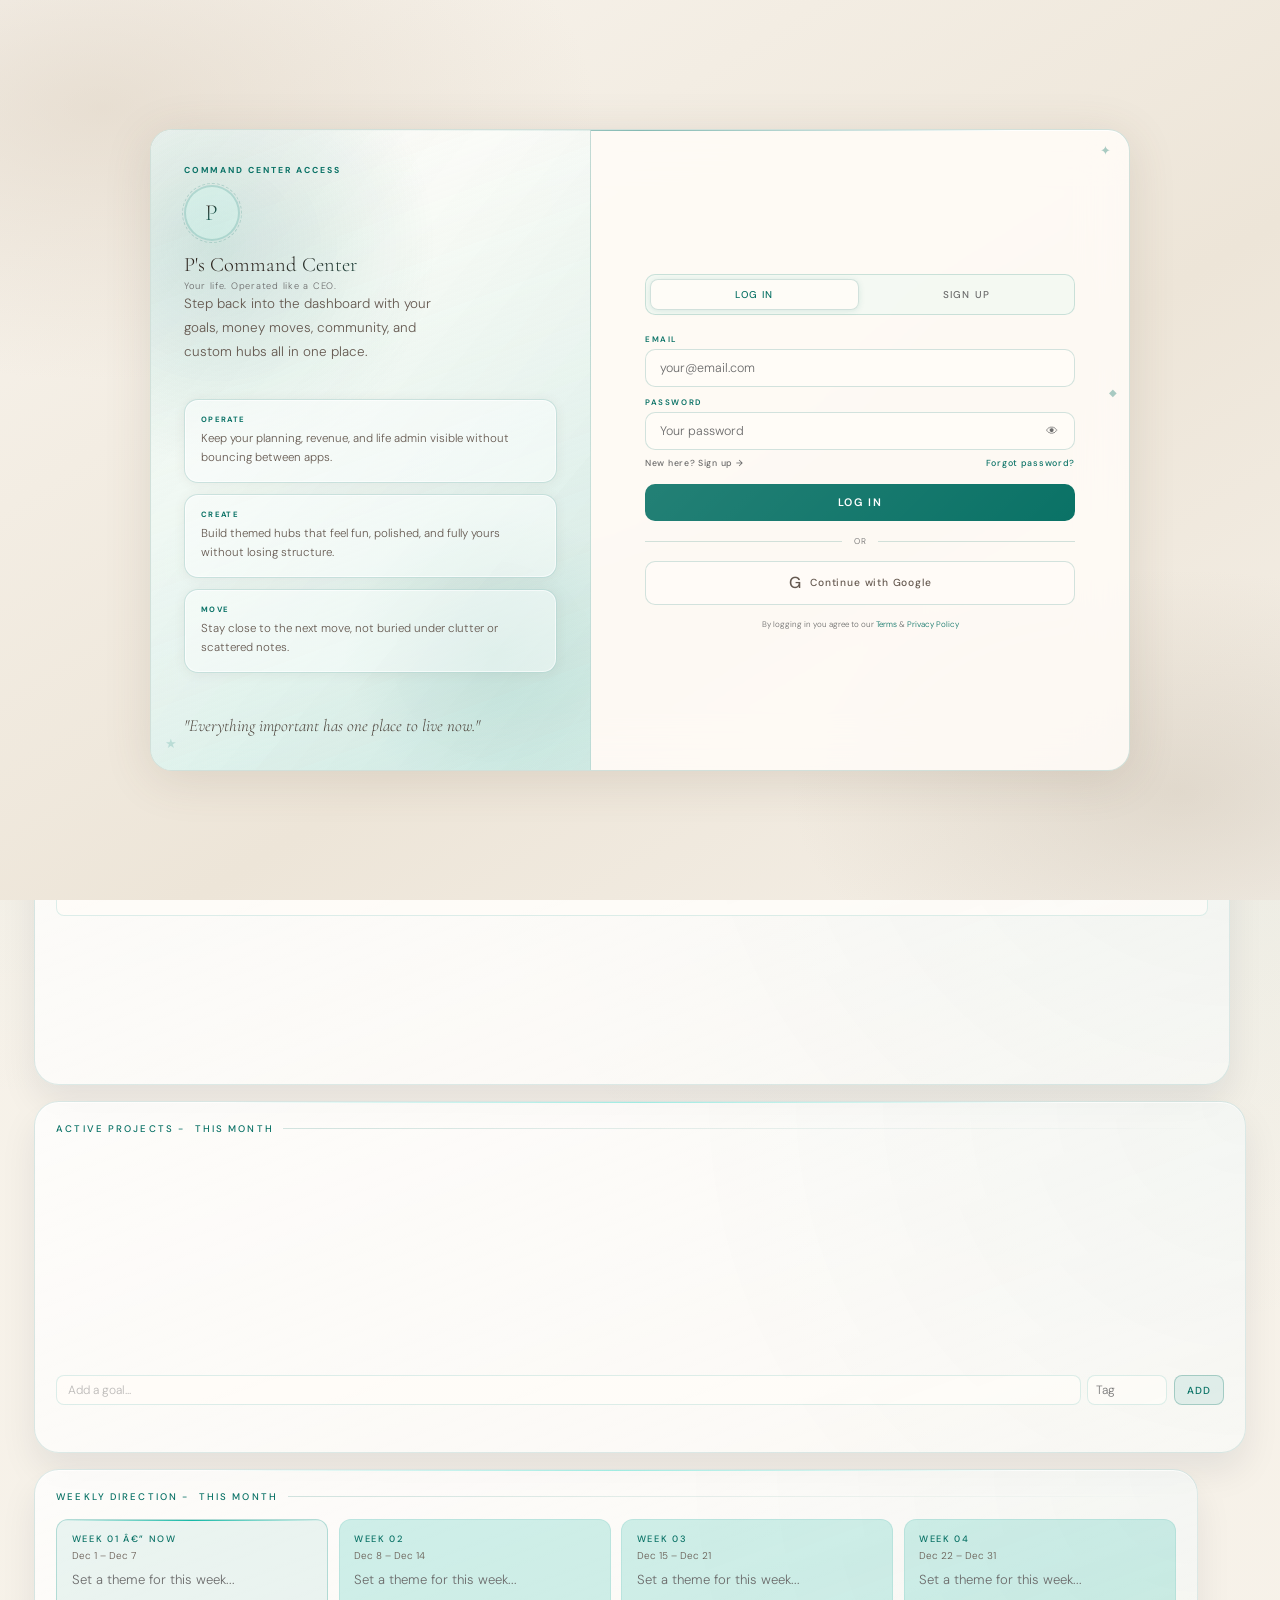
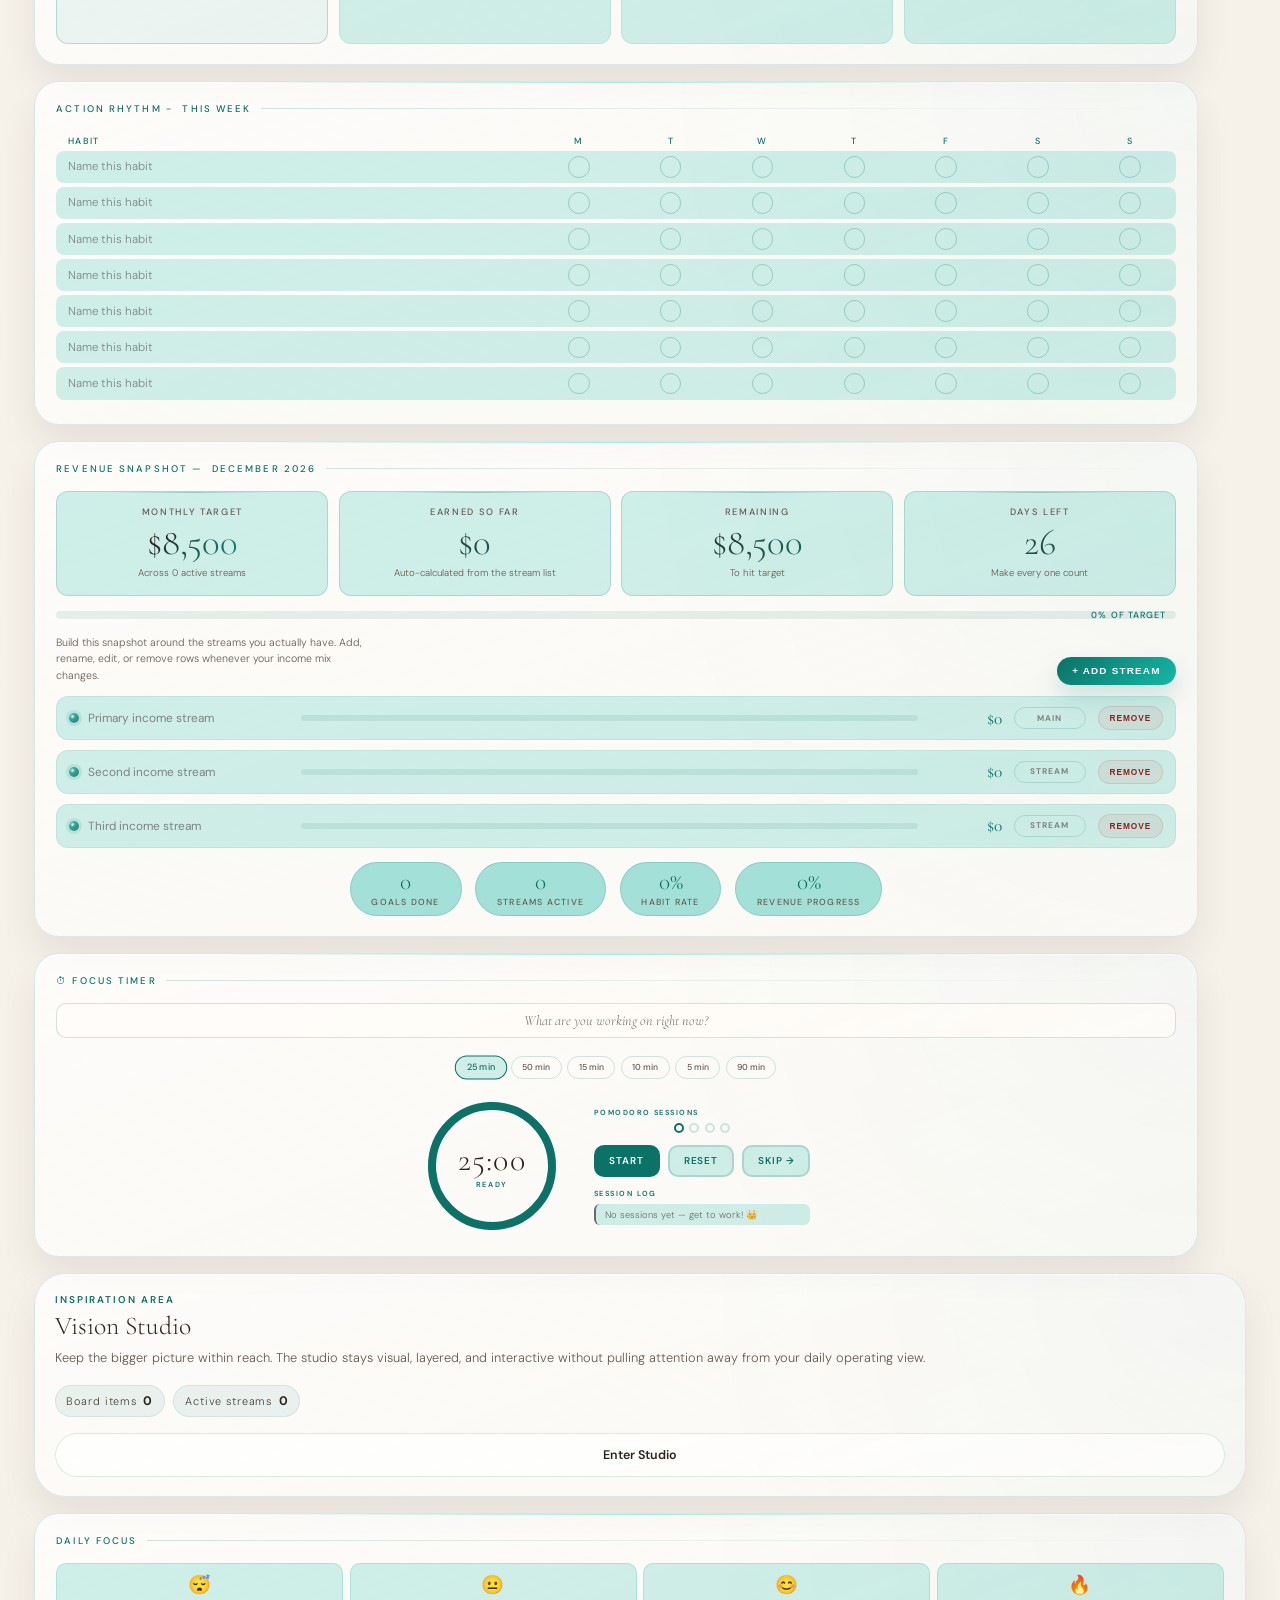
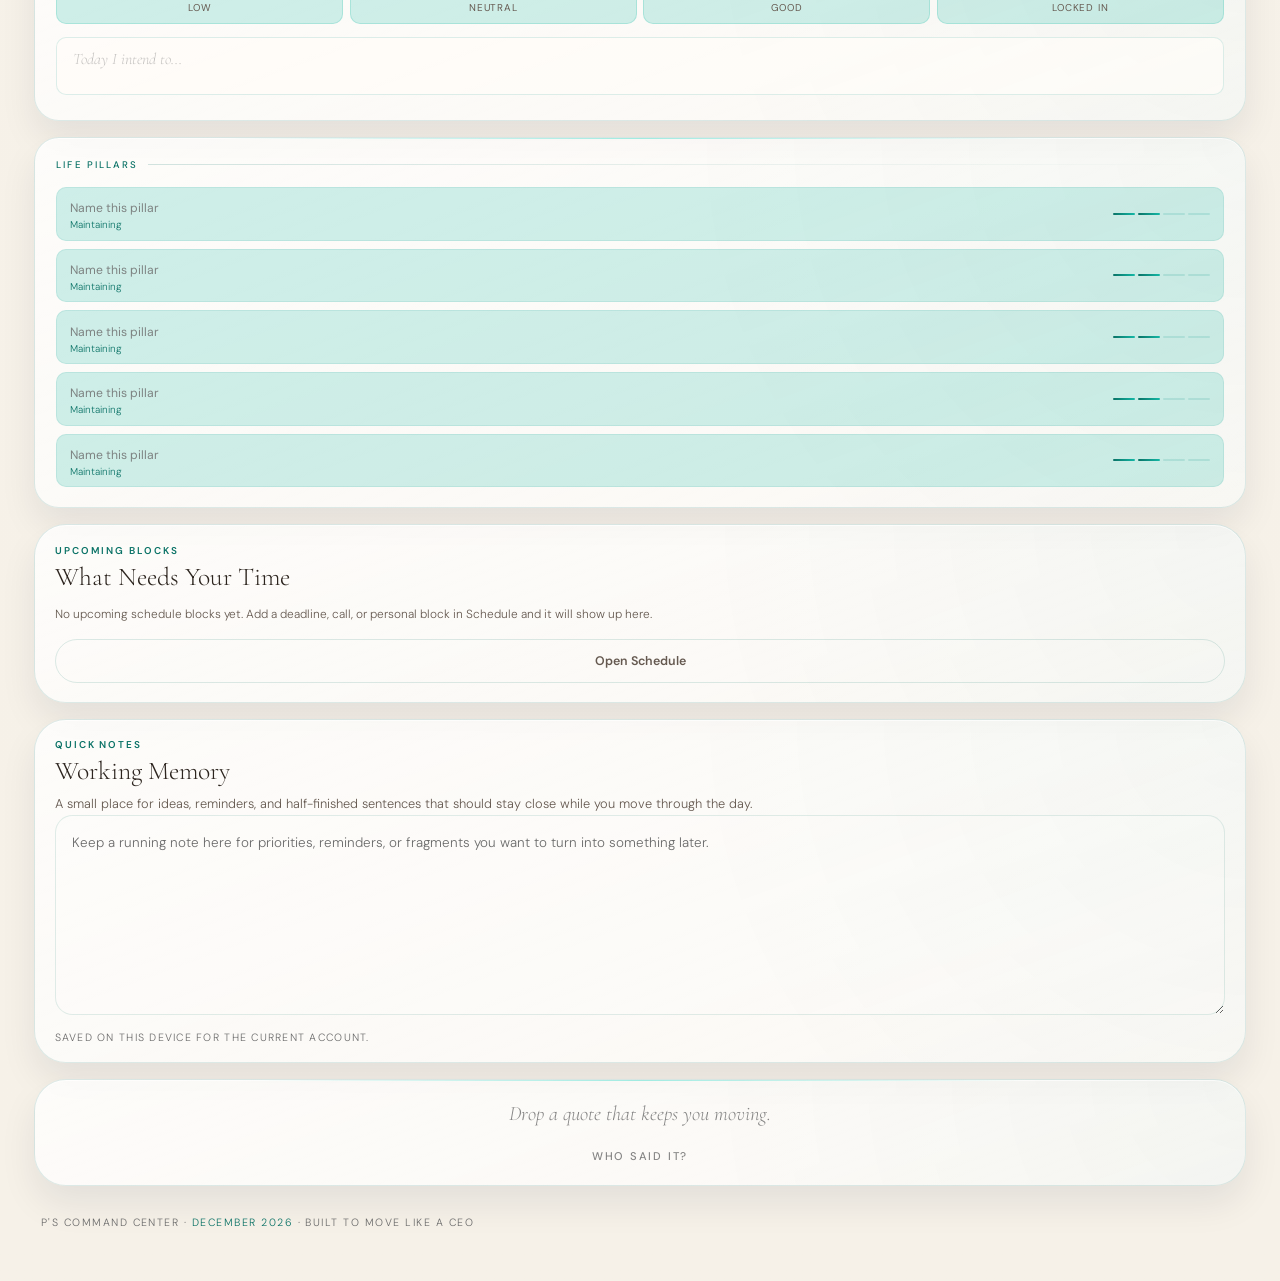
==== commit 87481a4a: "Load Supabase auth config from runtime" ====
--- a/index.html
+++ b/index.html
@@ -5075,8 +5075,6 @@
 
 <script>
 window.__PCC_CONFIG__ = Object.assign({
-  SUPABASE_URL: 'https://ausgchpdxghtmrdzymmy.supabase.co',
-  API_KEY: 'eyJhbGciOiJIUzI1NiIsInR5cCI6IkpXVCJ9.eyJpc3MiOiJzdXBhYmFzZSIsInJlZiI6ImF1c2djaHBkeGdodG1yZHp5bW15Iiwicm9sZSI6ImFub24iLCJpYXQiOjE3NzU1OTUwMDIsImV4cCI6MjA5MTE3MTAwMn0.8zXw7A4Xf4v7gi1UAhWaW1VvPpYJ3mJa3MTgVWAa3sw',
   ADMIN_EMAIL: 'precious.hearns@yahoo.com'
 }, window.__PCC_CONFIG__ || {});
 </script>
@@ -5084,20 +5082,77 @@
 <script>
 const PCC_RUNTIME_ENV = (typeof process !== 'undefined' && process && process.env) ? process.env : {};
 const PCC_RUNTIME_CONFIG = (typeof window !== 'undefined' && window.__PCC_CONFIG__) ? window.__PCC_CONFIG__ : {};
-const SUPABASE_URL = PCC_RUNTIME_ENV.SUPABASE_URL
-  || PCC_RUNTIME_CONFIG.SUPABASE_URL
-  || '';
-const SUPABASE_KEY = PCC_RUNTIME_ENV.API_KEY
-  || PCC_RUNTIME_ENV.SUPABASE_ANON_KEY
-  || PCC_RUNTIME_CONFIG.API_KEY
-  || PCC_RUNTIME_CONFIG.SUPABASE_ANON_KEY
-  || '';
+let SUPABASE_URL = '';
+let SUPABASE_KEY = '';
+let runtimeConfigPromise = null;
+
+function applyRuntimeConfig(partial = {}) {
+  if (!partial || typeof partial !== 'object') return;
+  if (typeof window !== 'undefined') {
+    window.__PCC_CONFIG__ = Object.assign(window.__PCC_CONFIG__ || {}, partial);
+  }
+  Object.assign(PCC_RUNTIME_CONFIG, partial);
+  SUPABASE_URL = PCC_RUNTIME_ENV.SUPABASE_URL
+    || PCC_RUNTIME_CONFIG.SUPABASE_URL
+    || '';
+  SUPABASE_KEY = PCC_RUNTIME_ENV.API_KEY
+    || PCC_RUNTIME_ENV.SUPABASE_ANON_KEY
+    || PCC_RUNTIME_CONFIG.API_KEY
+    || PCC_RUNTIME_CONFIG.SUPABASE_ANON_KEY
+    || '';
+}
+
+applyRuntimeConfig(PCC_RUNTIME_CONFIG);
 
 function getSupabaseConfigError() {
   if (SUPABASE_URL && SUPABASE_KEY) return null;
   return {
-    message: 'Missing Supabase configuration. Set process.env.SUPABASE_URL and process.env.API_KEY, or define window.__PCC_CONFIG__ before the app script loads.'
+    message: 'Missing Supabase configuration. Set SUPABASE_URL and API_KEY (or SUPABASE_ANON_KEY) in Vercel, or define window.__PCC_CONFIG__ before the app script loads.'
   };
+}
+
+async function loadRuntimeConfigFromServer() {
+  if (typeof window === 'undefined' || !window.location || !/^https?:$/i.test(window.location.protocol)) return;
+  const response = await fetch('/api/pcc-config', {
+    cache: 'no-store',
+    headers: { 'Accept': 'application/json' }
+  });
+  if (!response.ok) {
+    throw new Error('Could not load runtime config (' + response.status + ').');
+  }
+  const payload = await response.json().catch(() => ({}));
+  applyRuntimeConfig(payload);
+}
+
+async function ensureSupabaseConfig() {
+  if (SUPABASE_URL && SUPABASE_KEY) return null;
+  if (!runtimeConfigPromise) {
+    runtimeConfigPromise = loadRuntimeConfigFromServer().catch((error) => {
+      runtimeConfigPromise = null;
+      throw error;
+    });
+  }
+  try {
+    await runtimeConfigPromise;
+  } catch (error) {}
+  return getSupabaseConfigError();
+}
+
+function normalizeSupabaseFetchError(error, action) {
+  const raw = String(error?.message || '').trim();
+  if (/failed to fetch|networkerror|load failed/i.test(raw)) {
+    if (SUPABASE_URL) {
+      return 'Could not reach Supabase while trying to ' + action + '. Check that SUPABASE_URL points to your live project and that the deployment has the right runtime config.';
+    }
+    return 'Supabase runtime configuration is missing. Add SUPABASE_URL and API_KEY in Vercel so auth can connect.';
+  }
+  return raw || ('Could not ' + action + '.');
+}
+
+if (typeof window !== 'undefined') {
+  setTimeout(() => {
+    ensureSupabaseConfig().catch(() => {});
+  }, 0);
 }
 
 async function readSupabaseResponse(response) {
@@ -5145,7 +5200,7 @@
 const _supabase = {
   auth: {
     async signUp({ email, password, options }) {
-      const configError = getSupabaseConfigError();
+      const configError = await ensureSupabaseConfig();
       if (configError) return { data:null, error:configError };
       try {
         const r = await fetch(SUPABASE_URL+'/auth/v1/signup', {
@@ -5166,11 +5221,11 @@
           error:null
         };
       } catch (e) {
-        return { data:null, error:{message:e.message || 'Signup failed'} };
+        return { data:null, error:{message:normalizeSupabaseFetchError(e, 'create your account')} };
       }
     },
     async signInWithPassword({ email, password }) {
-      const configError = getSupabaseConfigError();
+      const configError = await ensureSupabaseConfig();
       if (configError) return { data:null, error:configError };
       try {
         const r = await fetch(SUPABASE_URL+'/auth/v1/token?grant_type=password', {
@@ -5187,7 +5242,7 @@
         }
         return { data:{user:d.user, session:d}, error:null };
       } catch (e) {
-        return { data:null, error:{message:e.message || 'Login failed'} };
+        return { data:null, error:{message:normalizeSupabaseFetchError(e, 'sign you in')} };
       }
     },
     async getSession() {
@@ -5199,7 +5254,7 @@
     },
     async getUser(accessToken) {
       try {
-        const configError = getSupabaseConfigError();
+        const configError = await ensureSupabaseConfig();
         if (configError) return { data:{ user:null }, error:configError };
         const token = accessToken || JSON.parse(localStorage.getItem('pcc-sb-token') || 'null')?.access_token;
         if (!token) return { data:{ user:null }, error:{ message:'Missing access token' } };
@@ -5220,7 +5275,7 @@
     },
     async signOut() {
       try {
-        const configError = getSupabaseConfigError();
+        const configError = await ensureSupabaseConfig();
         if (configError) {
           try { localStorage.removeItem('pcc-sb-token'); } catch(e){}
           return;
@@ -5232,7 +5287,7 @@
     },
     async updateUser(attributes = {}) {
       try {
-        const configError = getSupabaseConfigError();
+        const configError = await ensureSupabaseConfig();
         if (configError) return { data:null, error:configError };
         const stored = JSON.parse(localStorage.getItem('pcc-sb-token') || 'null');
         const token = stored?.access_token;
@@ -5260,7 +5315,7 @@
     },
     async verifyOtp(params = {}) {
       try {
-        const configError = getSupabaseConfigError();
+        const configError = await ensureSupabaseConfig();
         if (configError) return { data:null, error:configError };
         const payload = { type: params.type || 'recovery' };
         if (params.token_hash) payload.token_hash = params.token_hash;
@@ -5297,12 +5352,12 @@
         }
         return { data:{ session, user }, error:null };
       } catch (e) {
-        return { data:null, error:{ message:e.message || 'Could not verify recovery link' } };
+        return { data:null, error:{ message:normalizeSupabaseFetchError(e, 'verify your recovery link') } };
       }
     },
     async resetPasswordForEmail(email, options = {}) {
       try {
-        const configError = getSupabaseConfigError();
+        const configError = await ensureSupabaseConfig();
         if (configError) return { data:null, error:configError };
         const payload = { email };
         if (options?.redirectTo) payload.redirect_to = options.redirectTo;
@@ -5323,11 +5378,11 @@
         }
         return { data:d, error:null };
       } catch (e) {
-        return { data:null, error:{ message:e.message || 'Could not send reset email' } };
+        return { data:null, error:{ message:normalizeSupabaseFetchError(e, 'send the reset email') } };
       }
     },
-    signInWithOAuth({provider,options}) {
-      const configError = getSupabaseConfigError();
+    async signInWithOAuth({provider,options}) {
+      const configError = await ensureSupabaseConfig();
       if (configError) return {error:configError};
       window.location.href=SUPABASE_URL+'/auth/v1/authorize?provider='+provider+'&redirect_to='+encodeURIComponent(options?.redirectTo||window.location.origin);
       return {error:null};
@@ -5341,7 +5396,7 @@
       eq(c,v){_f.push({c,v});return this;},
       async upsert(row, options = {}) {
         try {
-          const configError = getSupabaseConfigError();
+          const configError = await ensureSupabaseConfig();
           if (configError) return {error:configError};
           const s=JSON.parse(localStorage.getItem('pcc-sb-token'));
           if(!s?.access_token) return {error:{message:'Not authenticated'}};
@@ -5357,11 +5412,11 @@
             return {error:{message:getSupabaseErrorMessage(payload.data || payload.raw, 'Save failed')}};
           }
           return { data: payload.data, error:null };
-        } catch(e){return {error:{message:e.message}};}
+        } catch(e){return {error:{message:normalizeSupabaseFetchError(e, 'save your data')}};}
       },
       async single() {
         try {
-          const configError = getSupabaseConfigError();
+          const configError = await ensureSupabaseConfig();
           if (configError) return {data:null,error:configError};
           const s=JSON.parse(localStorage.getItem('pcc-sb-token'));
           if(!s?.access_token) return {data:null,error:null};
@@ -5375,7 +5430,7 @@
           }
           const d=payload.data;
           return {data:Array.isArray(d)?d[0]:d,error:null};
-        } catch(e){return {data:null,error:{message:e.message}};}
+        } catch(e){return {data:null,error:{message:normalizeSupabaseFetchError(e, 'load your data')}};}
       }
     };
   }
@@ -5953,7 +6008,7 @@
 async function loadAllUserData() {
   const userId = getCurrentUserId();
   if (!userId) return;
-  const configError = getSupabaseConfigError();
+  const configError = await ensureSupabaseConfig();
   if (configError) {
     console.warn(configError.message);
     return;
--- a/pcc-shell-redesign.css
+++ b/pcc-shell-redesign.css
@@ -119,54 +119,49 @@
   .nav{
     top:1rem;
     left:1rem;
-    right:auto;
-    bottom:1rem;
-    width:var(--os-sidebar-width);
+    right:1rem;
+    bottom:auto;
     min-height:auto;
-    padding:1rem;
+    padding:.95rem 1rem 1rem;
     border:1px solid var(--os-panel-border);
     border-radius:2rem;
     background:var(--os-panel-bg-strong);
     box-shadow:var(--os-shadow);
-    justify-content:space-between;
     overflow:hidden;
+    gap:.85rem;
   }
 
   .nav-top-row{
     height:auto;
+    padding:0 .15rem;
+    align-items:center;
+    gap:1rem;
+  }
+
+  .nav-brand{
     padding:0;
-    align-items:stretch;
-    gap:1rem;
-  }
-
-  .nav-brand{
-    padding:.2rem .25rem .6rem;
-    font-size:1.55rem;
-    line-height:1.02;
+    font-size:1.5rem;
+    line-height:.96;
     letter-spacing:.03em;
+    white-space:nowrap;
   }
 
   .nav-right{
-    margin-left:0;
-    width:100%;
-    display:grid;
-    grid-template-columns:1fr;
-    gap:.72rem;
-    align-items:stretch;
-  }
-
-  .theme-toggle,
-  .nav-month-ctrl,
-  .nav-settings-btn,
-  .nav-logout-btn{
-    width:100%;
+    margin-left:auto;
+    width:auto;
+    display:flex;
+    flex-wrap:wrap;
+    justify-content:flex-end;
+    gap:.65rem;
+    align-items:center;
   }
 
   .theme-toggle{
     display:flex;
     align-items:center;
     justify-content:space-between;
-    padding:.8rem .95rem;
+    min-width:8.1rem;
+    padding:.65rem .85rem;
     border-radius:1rem;
     background:rgba(255,255,255,0.08);
     border:1px solid rgba(255,255,255,0.16);
@@ -174,10 +169,10 @@
 
   .nav-month-ctrl{
     display:grid;
-    grid-template-columns:2.25rem minmax(0,1fr) 2.25rem;
+    grid-template-columns:2.1rem minmax(6rem, auto) 2.1rem;
     align-items:center;
-    gap:.5rem;
-    padding:.6rem;
+    gap:.45rem;
+    padding:.52rem .56rem;
     border-radius:1rem;
     background:rgba(255,255,255,0.08);
     border:1px solid rgba(255,255,255,0.16);
@@ -185,14 +180,14 @@
 
   .nav-month-label{
     min-width:0;
-    font-size:.68rem;
-    letter-spacing:.18em;
+    font-size:.66rem;
+    letter-spacing:.16em;
   }
 
   .nav-month-btn,
   .nav-settings-btn,
   .nav-logout-btn{
-    min-height:2.75rem;
+    min-height:2.45rem;
     border-radius:1rem;
     border:1px solid rgba(255,255,255,0.18);
     background:rgba(255,255,255,0.08);
@@ -201,6 +196,8 @@
 
   .nav-settings-btn,
   .nav-logout-btn{
+    width:2.45rem;
+    height:2.45rem;
     display:inline-flex;
     align-items:center;
     justify-content:center;
@@ -208,10 +205,10 @@
   }
 
   .nav-date{
-    text-align:center;
-    font-size:.58rem;
-    letter-spacing:.18em;
-    padding:.25rem 0;
+    padding:0 .2rem;
+    font-size:.6rem;
+    letter-spacing:.16em;
+    white-space:nowrap;
   }
 
   .nav-hamburger{
@@ -222,9 +219,9 @@
     display:flex;
     flex:1 1 auto;
     min-height:0;
-    padding:0;
-    margin-top:1rem;
-    overflow:visible;
+    padding-top:.25rem;
+    border-top:1px solid rgba(255,255,255,0.12);
+    overflow:hidden;
   }
 
   .nav-tabs-wrap::before,
@@ -236,33 +233,34 @@
   .nav-tabs{
     flex:1 1 auto;
     min-height:0;
-    padding:0;
-    gap:.4rem;
-    flex-direction:column;
-    overflow-y:auto;
-    overflow-x:hidden;
+    padding:.18rem 0 0;
+    gap:.42rem;
+    flex-direction:row;
+    overflow-y:hidden;
+    overflow-x:auto;
     justify-content:flex-start !important;
+    align-items:center;
   }
 
   .nav-tab{
-    width:100%;
-    padding:.88rem 1rem;
-    border-radius:1.1rem;
+    width:auto;
+    padding:.76rem .98rem;
+    border-radius:1rem;
     border:1px solid transparent;
     border-bottom-color:transparent;
-    font-size:.69rem;
+    font-size:.67rem;
     letter-spacing:.14em;
     display:flex;
     align-items:center;
-    justify-content:flex-start;
-    gap:.72rem;
+    justify-content:center;
+    gap:.6rem;
     background:transparent;
   }
 
   .nav-tab::before{
     content:"";
-    width:.52rem;
-    height:.52rem;
+    width:.5rem;
+    height:.5rem;
     flex:none;
     border-radius:999px;
     background:rgba(var(--teal-rgb),0.16);
@@ -287,18 +285,21 @@
   }
 
   .nav-tab-add{
-    margin-top:auto;
+    margin-top:0;
+    margin-left:auto;
+    flex:none;
     background:linear-gradient(135deg, rgba(var(--teal-rgb),0.16), rgba(var(--teal-rgb),0.08));
   }
 
   .page{
+    max-width:min(1520px, calc(100vw - 2rem));
+    margin:0 auto;
+    padding:9.35rem 1.15rem 2.75rem;
+  }
+
+  #page-vision.page{
     max-width:none;
-    margin:0 1.15rem 0 calc(var(--os-sidebar-width) + 2rem);
-    padding:1.15rem 1rem 2.75rem;
-  }
-
-  #page-vision.page{
-    padding-right:.55rem;
+    padding:8.9rem 0 0;
   }
 }
 
